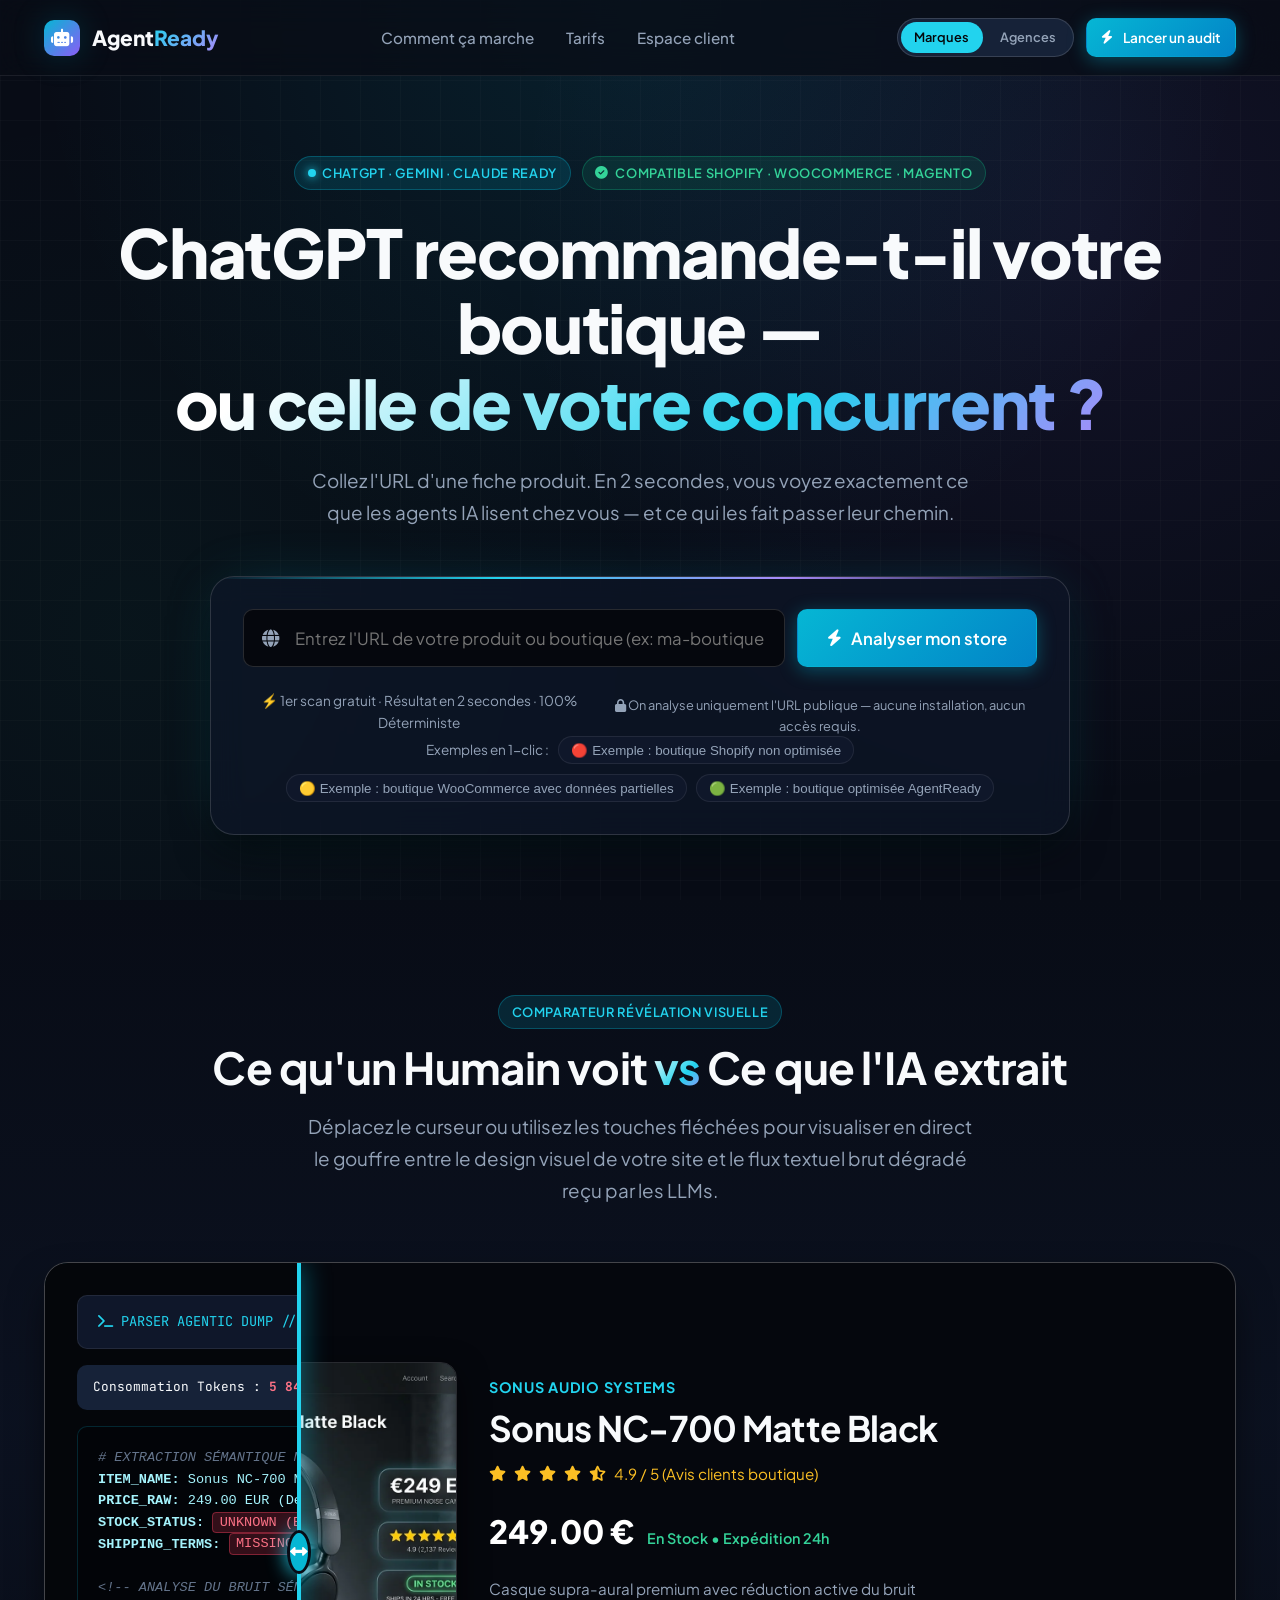
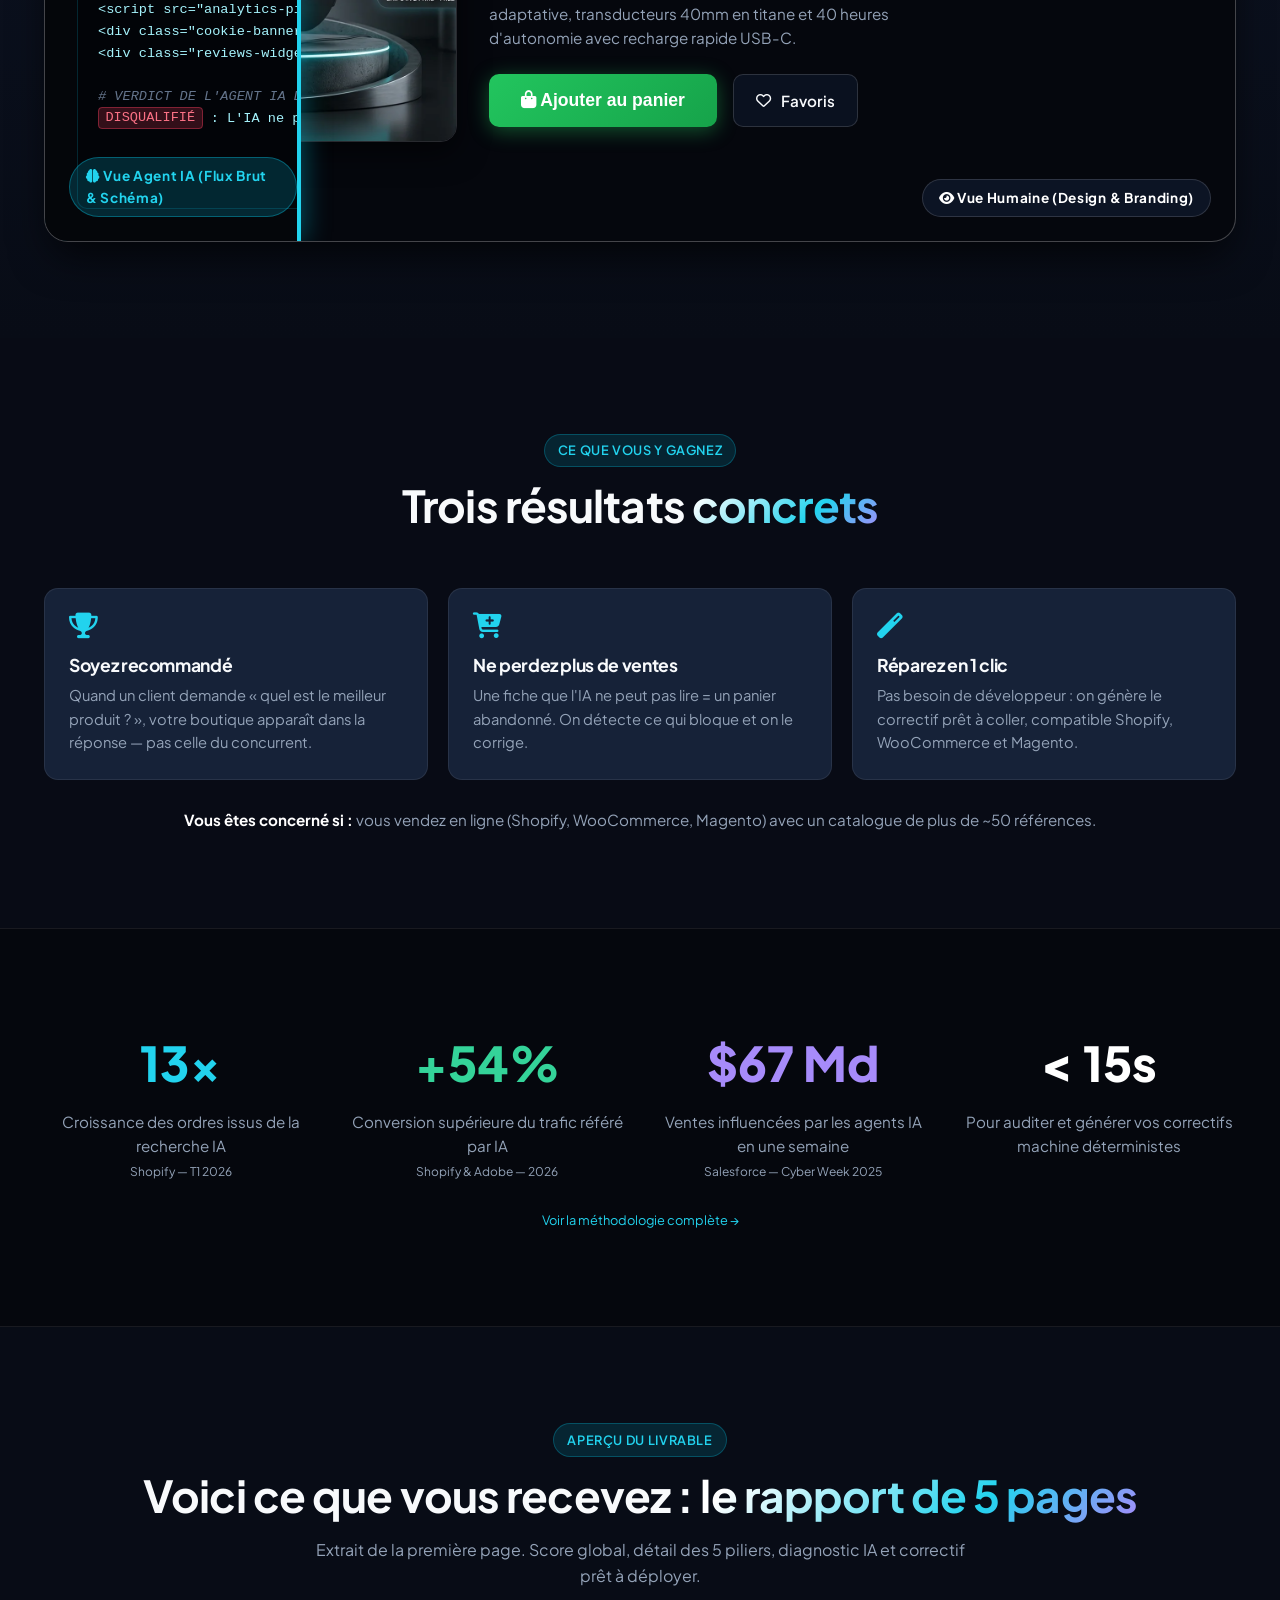
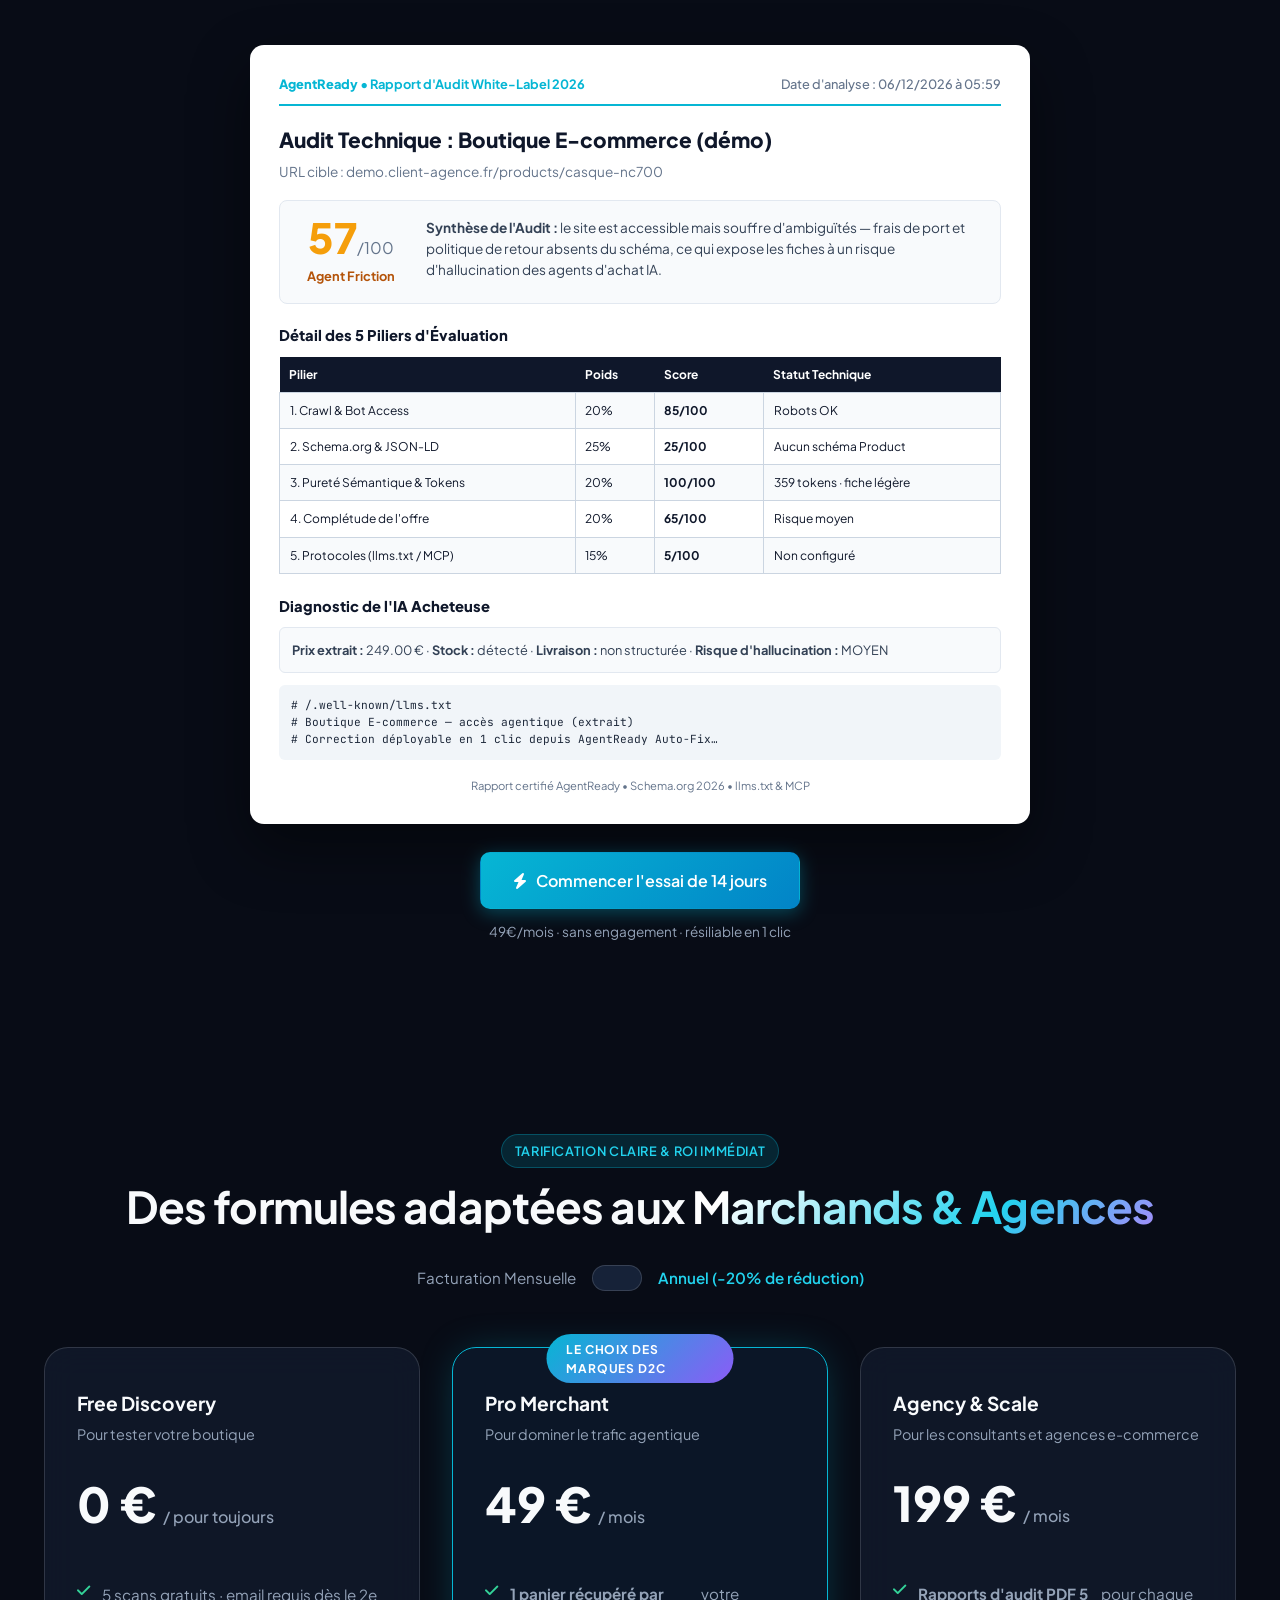
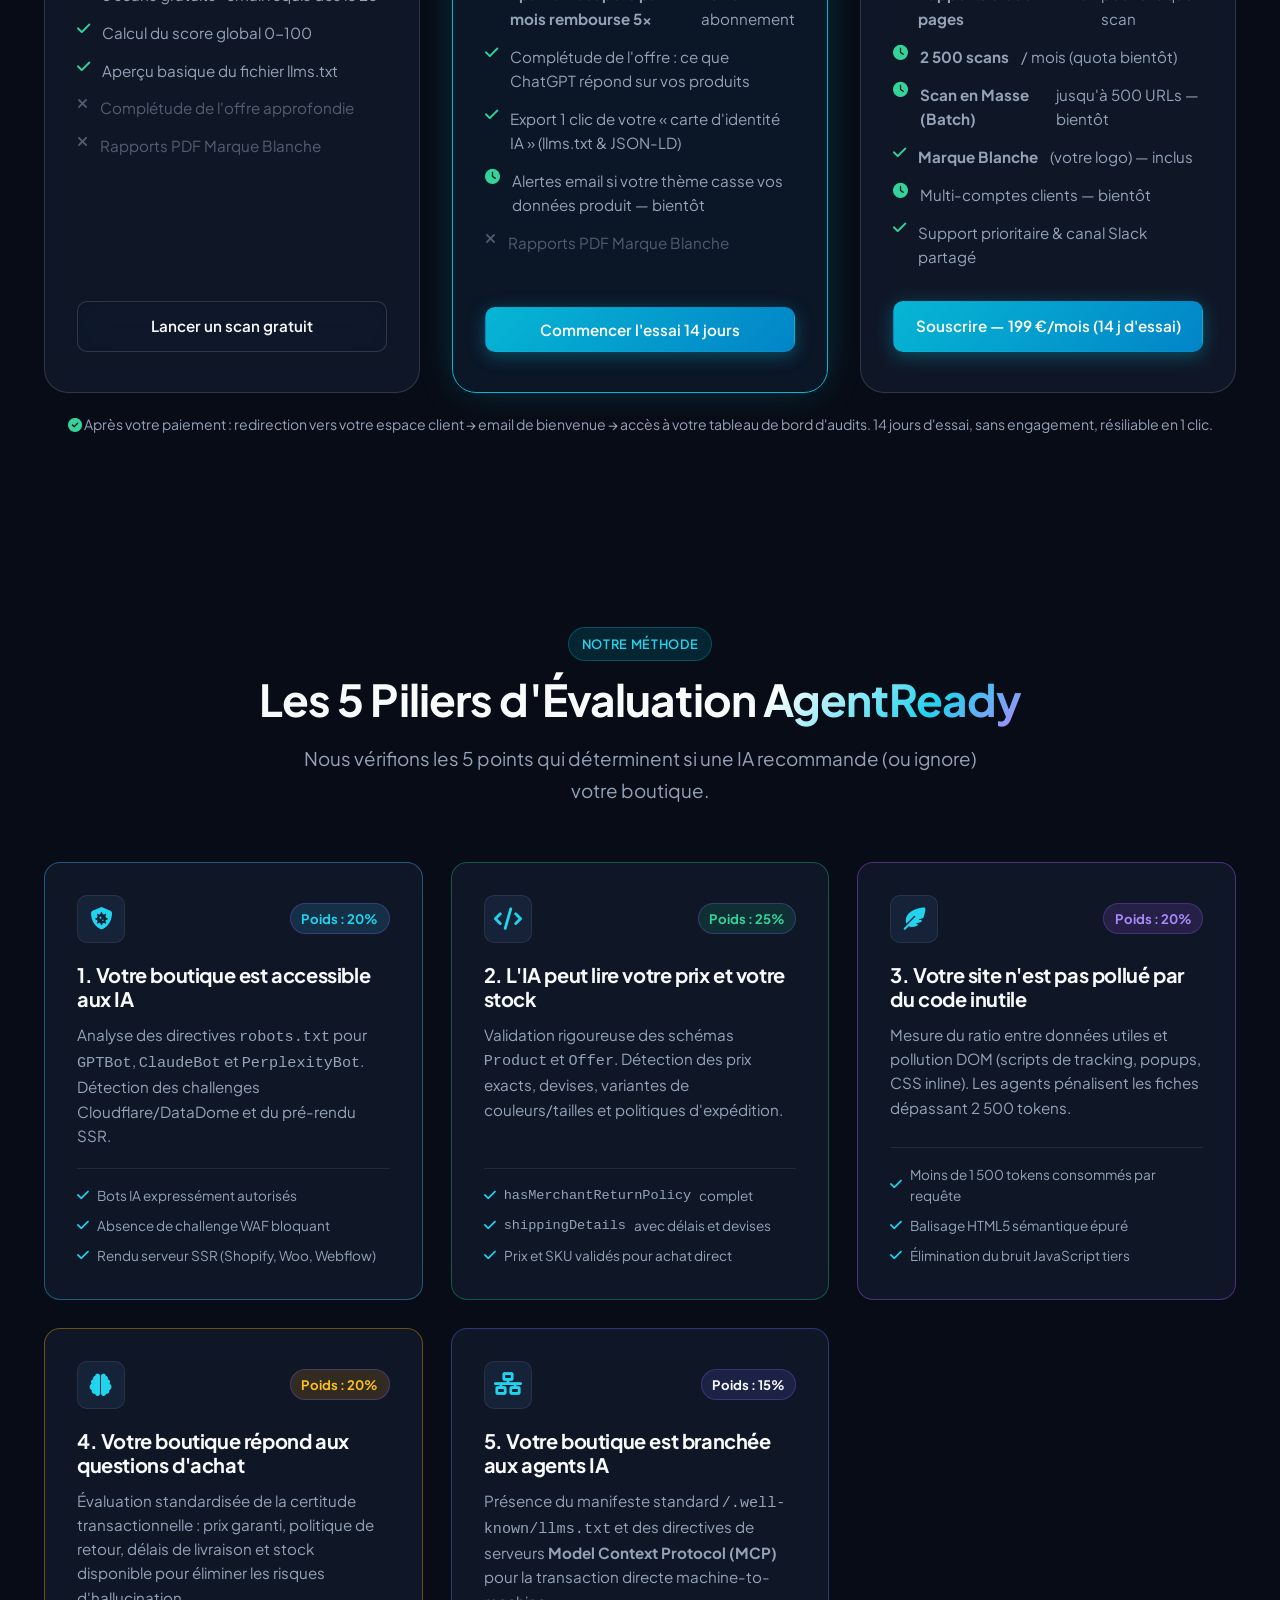
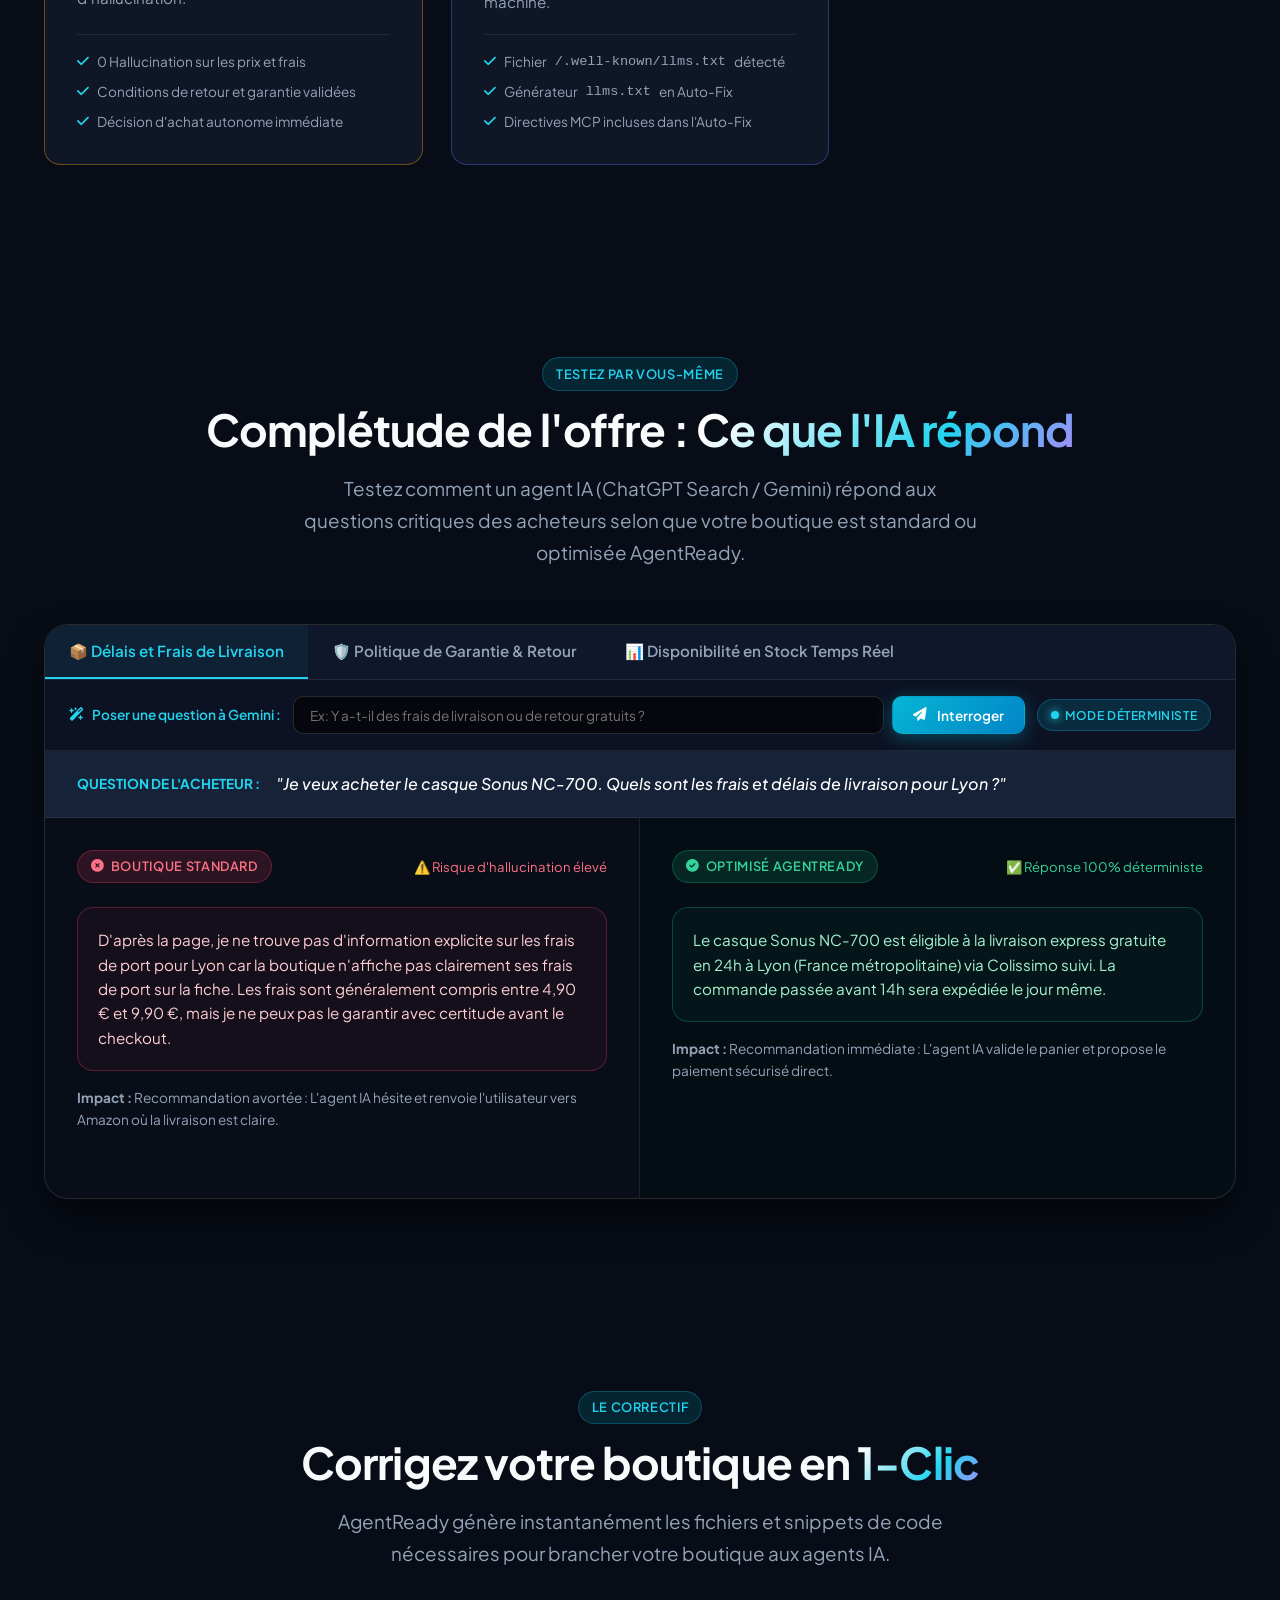
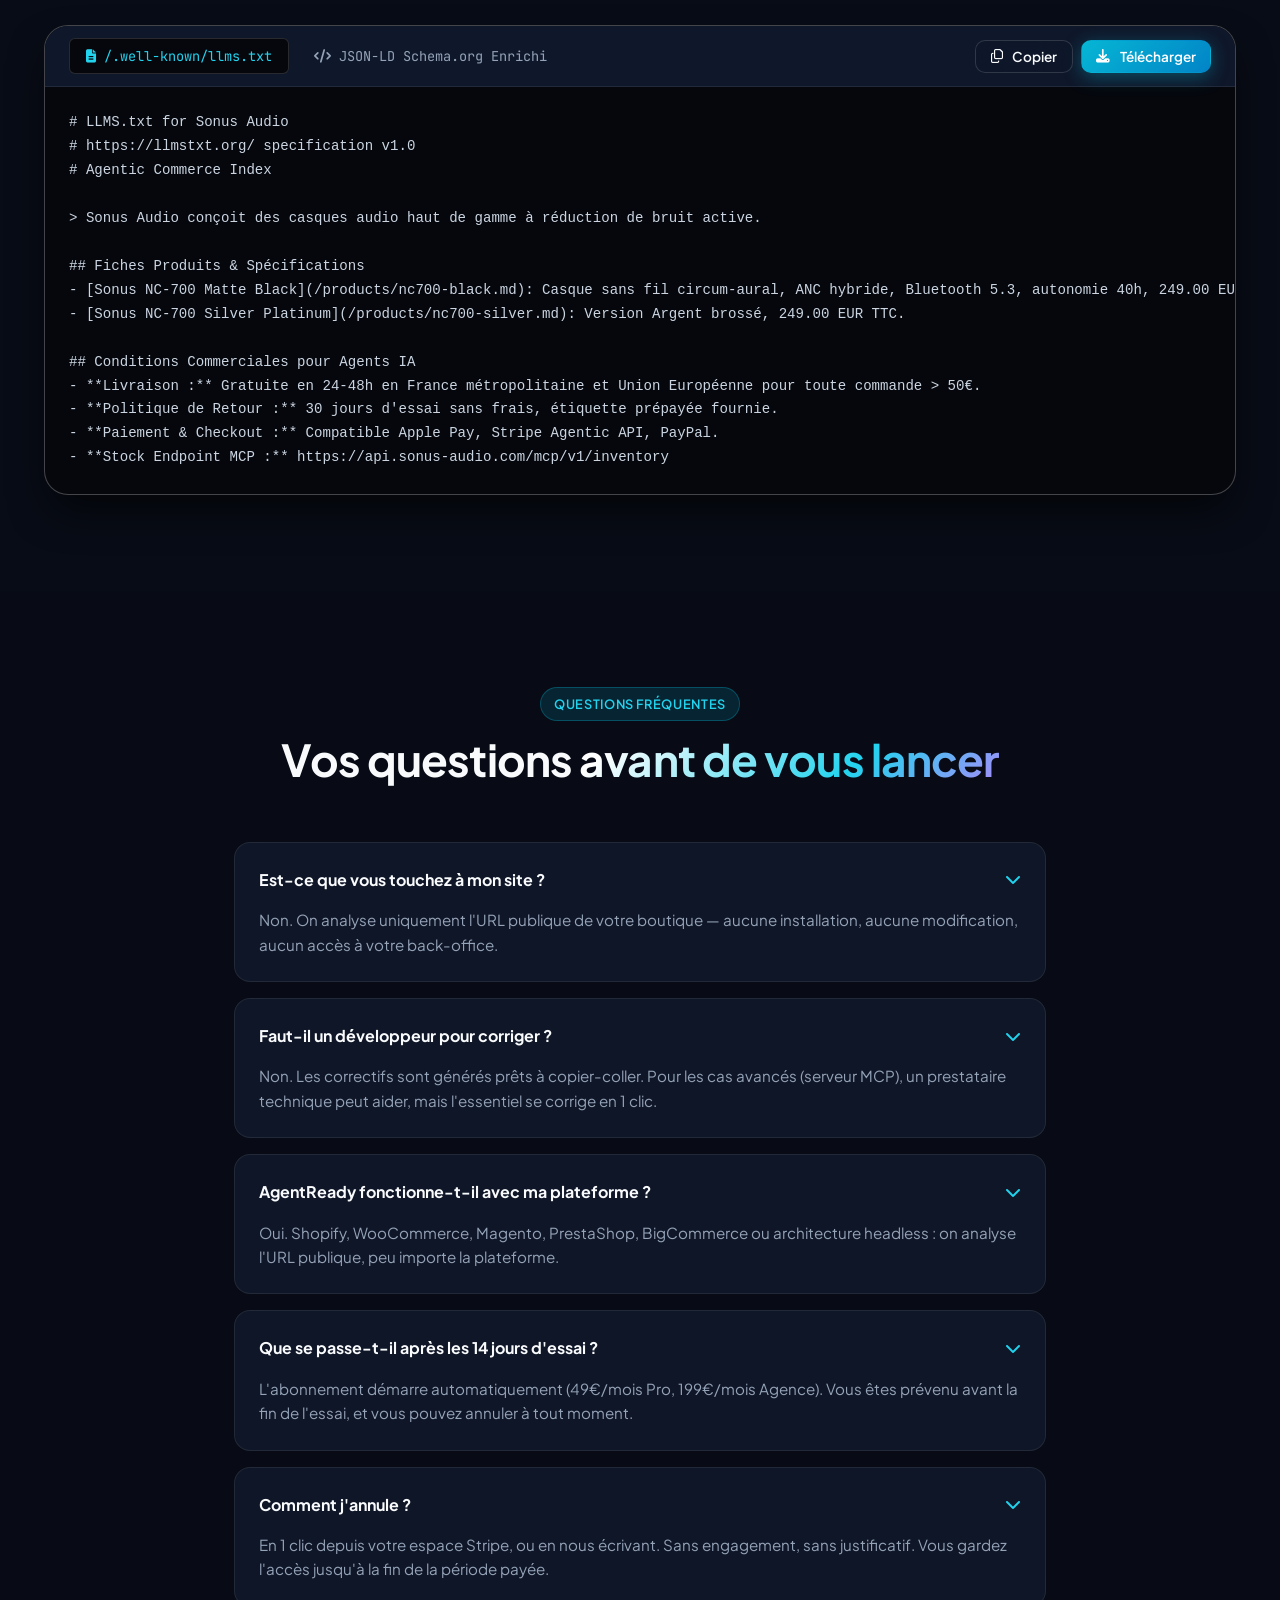
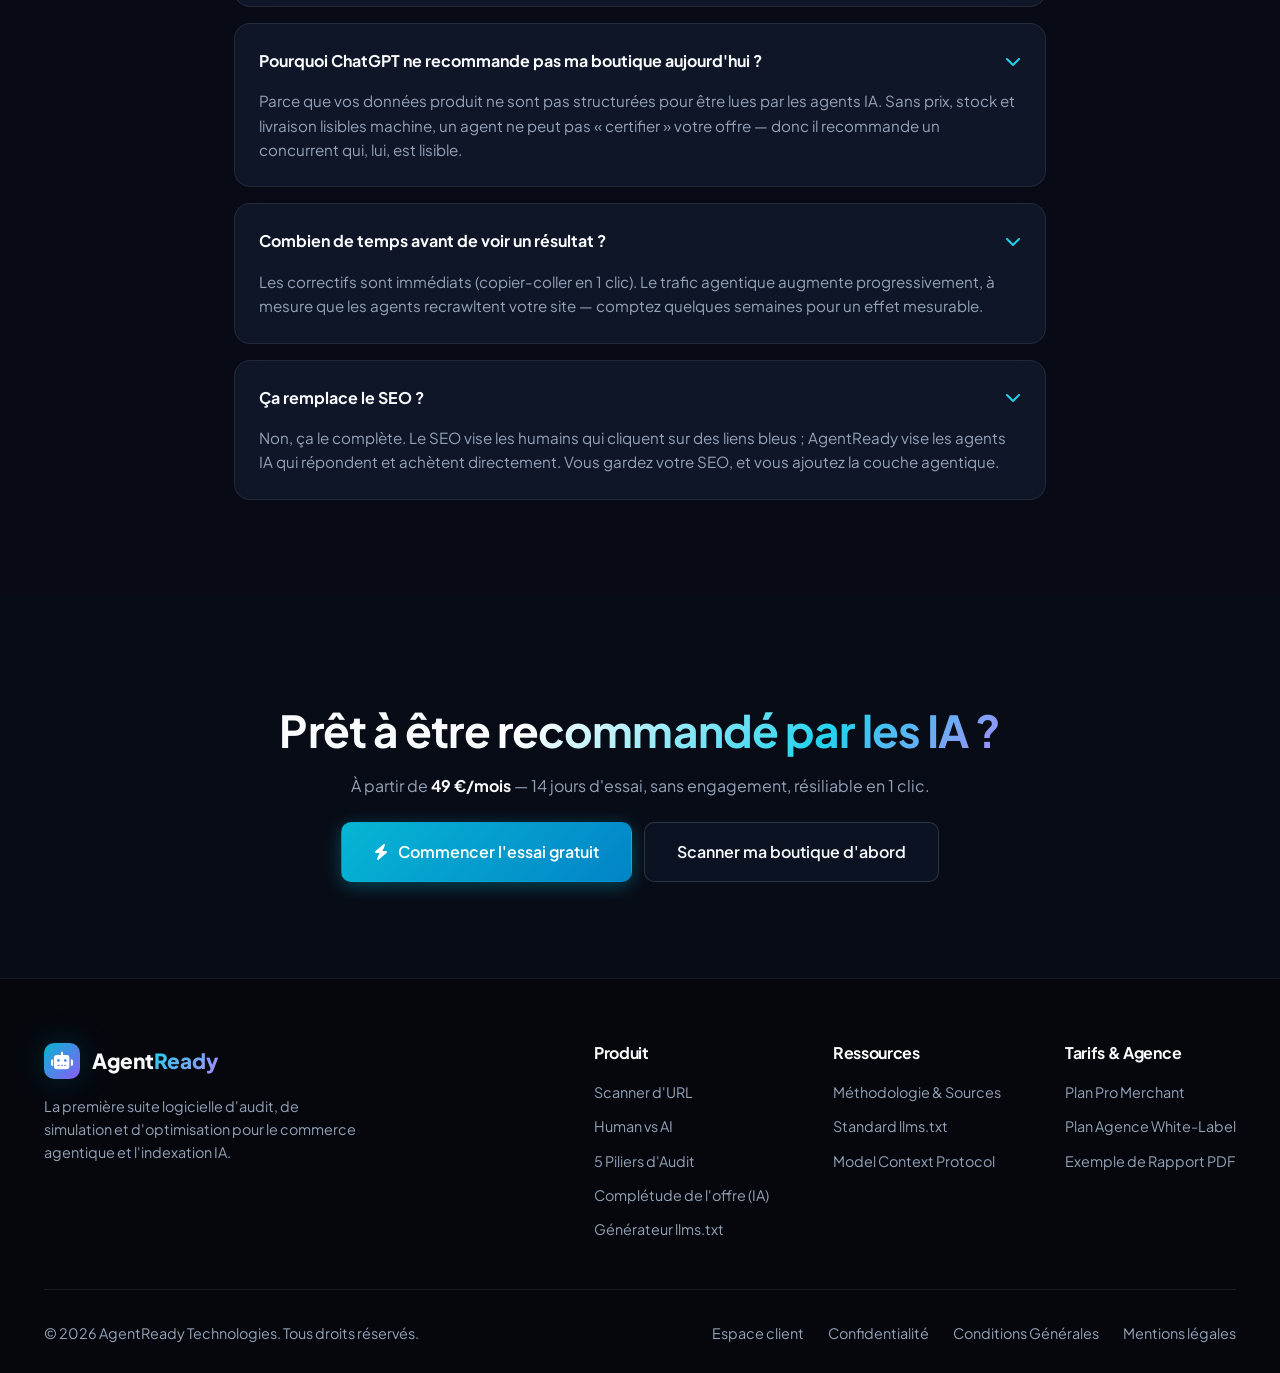
==== index.html @ 01f55ede "fix(honnêteté): désjargonise le fallback simulateur (JSON-LD/Schema.org) + retire la feature fantôme" ====
<!DOCTYPE html>
<html lang="fr">
<head>
  <meta charset="UTF-8">
  <link rel="icon" type="image/svg+xml" href="/favicon.ico">
  <meta name="viewport" content="width=device-width, initial-scale=1.0">
  <title>AgentReady 🤖 | Audit & Optimisation de Visibilité E-Commerce pour IA</title>
  <meta name="description" content="ChatGPT recommande-t-il votre boutique ou celle de votre concurrent ? AgentReady audite la perception de votre boutique par ChatGPT, Gemini et Claude, et déploie les protocoles en 1 clic. 100% déterministe.">
  
  <!-- OpenGraph / Social -->
  <meta property="og:type" content="website">
  <meta property="og:title" content="AgentReady | Visibilité E-Commerce pour Acheteurs IA">
  <meta property="og:description" content="Auditez comment ChatGPT, Gemini et Claude voient votre boutique — et déployez les protocoles de visibilité agentique en 1 clic.">
  <meta property="og:image" content="https://aiready-production-a6c0.up.railway.app/assets/product_human_view.jpg">

  <!-- Preconnect & Fonts Performance -->
  <link rel="preconnect" href="https://fonts.googleapis.com">
  <link rel="preconnect" href="https://fonts.gstatic.com" crossorigin>
  <link rel="preconnect" href="https://cdnjs.cloudflare.com">
  <link rel="preload" as="style" href="https://fonts.googleapis.com/css2?family=JetBrains+Mono:wght@400;500;600&family=Plus+Jakarta+Sans:wght@400;500;600;700;800&display=swap">
  <link rel="stylesheet" href="https://fonts.googleapis.com/css2?family=JetBrains+Mono:wght@400;500;600&family=Plus+Jakarta+Sans:wght@400;500;600;700;800&display=swap">

  <!-- FontAwesome Icons -->
  <link rel="stylesheet" href="https://cdnjs.cloudflare.com/ajax/libs/font-awesome/6.5.1/css/all.min.css" crossorigin="anonymous">

  <!-- Stylesheets -->
  <link rel="stylesheet" href="css/design-system.css">
  <link rel="stylesheet" href="css/components.css">
  <link rel="stylesheet" href="css/animations.css">

  <!-- Analytics Plausible (mesure d'audience anonyme, sans cookie) — remplacez le domaine par le vôtre -->
  <script defer data-domain="agentready.io" src="https://plausible.io/js/script.js"></script>
</head>
<body>

  <!-- Grid Background Deco -->
  <div class="bg-grid-pattern" aria-hidden="true"></div>

  <!-- ======================================================================
       1. NAVIGATION BAR
       ====================================================================== -->
  <header class="navbar">
    <div class="container">
      <a href="#" class="nav-brand">
        <div class="brand-icon">
          <i class="fas fa-robot"></i>
        </div>
        <span>Agent<span class="gradient-text-glow">Ready</span></span>
      </a>

      <button type="button" class="nav-toggle" id="btn-nav-toggle" aria-expanded="false" aria-controls="main-nav-menu" aria-label="Ouvrir le menu de navigation">
        <i class="fas fa-bars"></i>
      </button>

      <nav>
        <ul class="nav-menu" id="main-nav-menu">
          <li><a href="#split-screen" class="nav-link">Comment ça marche</a></li>
          <li><a href="#pricing" class="nav-link">Tarifs</a></li>
          <li><a href="/espace-client" class="nav-link">Espace client</a></li>
        </ul>
      </nav>

      <div class="nav-cta-group" style="display: flex; gap: 0.75rem; align-items: center;">
        <div class="audience-switch" aria-label="Changer d'audience">
          <a href="/" class="active">Marques</a>
          <a href="/agences">Agences</a>
        </div>
        <a href="#scanner" class="btn btn-primary btn-sm" id="nav-cta-fix">
          <i class="fas fa-bolt"></i> Lancer un audit
        </a>
      </div>
    </div>
  </header>

  <!-- ======================================================================
       2. HERO SECTION & LIVE SCANNER LEAD MAGNET
       ====================================================================== -->
  <section class="section hero-section" id="scanner">
    <div class="container">
      
      <div class="hero-pill-wrapper animate-fade-in">
        <span class="badge badge-cyan">
          <span class="pulse-dot"></span> ChatGPT · Gemini · Claude Ready
        </span>
        <span class="badge" style="background: rgba(16, 185, 129, 0.12); color: var(--emerald-400); border: 1px solid rgba(16, 185, 129, 0.3); margin-left: 0.5rem;">
          <i class="fas fa-check-circle"></i> Compatible Shopify · WooCommerce · Magento
        </span>
      </div>

      <h1 class="hero-title animate-slide-up" id="hero-main-title">
        ChatGPT recommande-t-il votre boutique — <br>
        <span class="gradient-text">ou celle de votre concurrent ?</span>
      </h1>

      <p class="lead animate-fade-in" id="hero-main-lead">
        Collez l'URL d'une fiche produit. En 2 secondes, vous voyez exactement ce que les agents IA lisent chez vous — et ce qui les fait passer leur chemin.
      </p>

      <!-- Language Toggle / Archive FR -->
      <div style="margin-bottom: 1.5rem; display: none; justify-content: center; gap: 0.5rem; font-size: 0.8rem;">
        <button type="button" class="lang-toggle-btn active" id="lang-btn-fr" style="background: none; border: 1px solid var(--border-medium); color: #fff; padding: 0.2rem 0.6rem; border-radius: 4px; cursor: pointer;">
          🇫🇷 Français
        </button>
        <button type="button" class="lang-toggle-btn" id="lang-btn-en" style="background: none; border: 1px solid var(--border-subtle); color: var(--text-muted); padding: 0.2rem 0.6rem; border-radius: 4px; cursor: pointer;">
          🇺🇸 English
        </button>
      </div>

      <!-- The Scanner Box -->
      <div class="scanner-card">
        <form id="scanner-form" class="scanner-form">
          <div class="scanner-input-wrapper">
            <i class="fas fa-globe scanner-input-icon"></i>
            <input 
              type="text" 
              id="scanner-url-input" 
              class="scanner-input" 
              placeholder="Entrez l'URL de votre produit ou boutique (ex: ma-boutique.fr/products/veste)"
              autocomplete="off"
            >
          </div>
          <button type="submit" class="btn btn-primary scanner-btn" id="btn-run-scan">
            <i class="fas fa-bolt"></i> Analyser mon store
          </button>
        </form>

        <div class="scanner-subtext">
          <span id="scanner-subtext-label">⚡ 1er scan gratuit · Résultat en 2 secondes · 100% Déterministe</span>
          <div style="font-size: 0.8rem; color: var(--text-muted); margin-top: 0.5rem;"><i class="fas fa-lock"></i> On analyse uniquement l'URL publique — aucune installation, aucun accès requis.</div>
        </div>

        <!-- Preset Chips -->
        <div class="preset-chips">
          <span>Exemples en 1-clic :</span>
          <button type="button" class="preset-chip" data-preset="blind" title="Simulation déterministe d'une boutique bloquée">
            🔴 Exemple : boutique Shopify non optimisée
          </button>
          <button type="button" class="preset-chip" data-preset="friction" title="Simulation déterministe avec données partielles">
            🟡 Exemple : boutique WooCommerce avec données partielles
          </button>
          <button type="button" class="preset-chip" data-preset="ready" title="Simulation déterministe optimisée Agent Ready">
            🟢 Exemple : boutique optimisée AgentReady
          </button>
        </div>

        <!-- Scan Progress Animation Box -->
        <div id="scan-progress-box" class="scan-progress-box">
          <div class="scan-progress-header">
            <span id="scan-progress-text">Analyse déterministe en cours...</span>
            <span class="radar-indicator"><i class="fas fa-circle-notch fa-spin"></i> Inspection temps réel</span>
          </div>
          <div class="scan-progress-bar-bg">
            <div id="scan-progress-fill" class="scan-progress-bar-fill"></div>
          </div>
          <ul class="scan-steps-list">
            <li class="scan-step-item" id="step-0"><i class="fas fa-circle-notch fa-spin"></i> 1. Robots.txt & WAF</li>
            <li class="scan-step-item" id="step-1"><i class="fas fa-circle-notch fa-spin"></i> 2. JSON-LD Schema.org</li>
            <li class="scan-step-item" id="step-2"><i class="fas fa-circle-notch fa-spin"></i> 3. Pureté & Tokens</li>
            <li class="scan-step-item" id="step-3"><i class="fas fa-clock"></i> 4. Complétude de l'offre</li>
            <li class="scan-step-item" id="step-4"><i class="fas fa-clock"></i> 5. Protocoles (llms.txt &amp; MCP)</li>
          </ul>
        </div>

        <!-- Scan Error / Backend explicit refusal Banner (TACHE-03 UX) -->
        <div id="scan-error-box" class="scan-error-box" style="display: none;">
          <div class="scan-error-head" id="scan-error-head">
            <i class="fas fa-exclamation-triangle"></i>
            <span id="scan-error-title">Scan non effectué</span>
          </div>
          <p id="scan-error-message" class="scan-error-message"></p>
          <div class="scan-error-actions">
            <button type="button" class="btn btn-primary btn-sm" id="btn-retry-scan-error">
              <i class="fas fa-redo"></i> Réessayer ce scan
            </button>
            <a id="scan-error-contact" class="btn btn-secondary btn-sm" href="mailto:contact@agentready.io?subject=Assistance%20Audit%20AgentReady">
              <i class="fas fa-envelope"></i> Contacter un conseiller
            </a>
          </div>
        </div>

        <!-- WAF / CSR Warning & Explanatory Banner -->
        <div id="waf-blocked-card" class="waf-blocked-card" style="display: none; margin-bottom: 1.5rem;">
          <div style="font-size: 1.1rem; font-weight: 800; color: #f87171; margin-bottom: 0.4rem; display: flex; align-items: center; gap: 0.5rem;">
            <i class="fas fa-exclamation-triangle" id="waf-banner-icon"></i> <span id="waf-banner-title">Alerte Architecture IA : Rendu CSR ou Pare-feu détecté</span>
          </div>
          <p style="color: var(--text-secondary); font-size: 0.9rem; margin-bottom: 0.5rem; line-height: 1.5;">
            Origine : <strong id="waf-blocker-name" style="color: #fff;">Cloudflare WAF / Anti-bot</strong>.
            <span id="waf-banner-message">Le contenu HTML initial ne contient pas de données produit textuelles directes.</span>
          </p>
          <div id="waf-banner-impact" style="font-size: 0.85rem; color: #fca5a5; margin-bottom: 0.5rem; line-height: 1.4;">
            <strong>Impact IA :</strong> Les robots d'achat IA (GPTBot, ClaudeBot, Perplexity) consomment le code brut sans moteur JavaScript lourd : vos fiches risquent d'être ignorées.
          </div>
          <div id="waf-banner-advice" style="font-size: 0.85rem; color: var(--cyan-400); margin-bottom: 1.25rem; line-height: 1.4;">
            <strong>Conseil :</strong> Activez le Server-Side Rendering (SSR) ou autorisez <code>AgentReadyBot</code> dans votre pare-feu.
          </div>
          <div style="display: flex; gap: 0.75rem; flex-wrap: wrap; align-items: center;">
            <button type="button" class="btn btn-secondary btn-sm" id="btn-retry-waf-scan">
              <i class="fas fa-redo"></i> Relancer le scan
            </button>
            <span style="font-size: 0.8rem; color: var(--text-muted);">
              <i class="fas fa-arrow-down"></i> Diagnostic détaillé des fichiers d'accès (robots.txt, llms.txt) disponible ci-dessous
            </span>
          </div>
        </div>

        <!-- Interactive Audit Results Card (Inverted Commando Layout) -->
        <div id="audit-results-card" class="audit-results-card">
          
          <!-- Top Info Bar -->
          <div class="audit-header-flex" style="margin-bottom: 1.25rem;">
            <div style="display: flex; gap: 1.25rem; align-items: center; flex-wrap: wrap;">
              <div id="audit-product-img-wrapper" style="width: 72px; height: 72px; border-radius: var(--radius-md); overflow: hidden; border: 1px solid var(--border-medium); background: var(--bg-surface-elevated); flex-shrink: 0; display: none; box-shadow: var(--shadow-sm);">
                <img id="audit-product-thumb" src="" alt="Photo de l'article scanné" style="width: 100%; height: 100%; object-fit: cover;" referrerpolicy="no-referrer" loading="lazy">
              </div>
              <div class="store-info">
                <div style="display: flex; gap: 0.6rem; align-items: center; margin-bottom: 0.25rem;">
                  <span id="audit-status-badge" class="badge badge-blind">
                    <span class="pulse-dot"></span> Agent Blind
                  </span>
                  <span class="badge" style="background: rgba(56, 189, 248, 0.1); color: var(--cyan-400); border: 1px solid rgba(56, 189, 248, 0.2); font-size: 0.75rem;">
                    <i class="fas fa-shield-alt"></i> 100% Déterministe
                  </span>
                </div>
                <h3 id="audit-domain-title" style="font-size: 1.25rem; margin-bottom: 0.2rem;">MyStore Fashion (Shopify Standard)</h3>
                <div id="audit-domain-url" class="store-url-badge">mystore-vintage.com/products/noise-canceling-nc700</div>
                <p id="audit-summary-text" style="color: var(--text-secondary); font-size: 0.88rem; margin-top: 0.5rem; line-height: 1.5;"></p>
              </div>
            </div>

            <!-- Score en retrait (Confirmation, pas star) -->
            <div style="display: flex; align-items: center; gap: 1rem;">
              <div style="text-align: right;">
                <div style="font-size: 0.75rem; text-transform: uppercase; color: var(--text-muted); font-weight: 700;">Score Agentique</div>
                <div style="font-size: 3.2rem; font-weight: 800; color: #fff; line-height: 1;" id="header-score-number">--<span style="font-size: 1rem; color: var(--text-muted);">/100</span></div>
                <div style="font-size: 0.7rem; color: var(--text-muted); margin-top: 0.2rem;">0-40 invisible · 40-60 partiel · 60+ recommandé</div>
              </div>
              <div class="gauge-svg-container" style="width: 64px; height: 64px;">
                <svg width="64" height="64" viewBox="0 0 96 96">
                  <circle class="gauge-circle-bg" cx="48" cy="48" r="40"></circle>
                  <circle id="gauge-circle-fill" class="gauge-circle-fill" cx="48" cy="48" r="40"></circle>
                </svg>
                <div class="gauge-score-text" style="font-size: 0.9rem;">
                  <span id="gauge-score-val">0</span>
                </div>
              </div>
            </div>
          </div>

          <!-- 1. WHAT'S BROKEN (LE CHOC VISUEL EN PREMIER) -->
          <div class="whats-broken-container" id="whats-broken-box">
            <div class="whats-broken-header">
              <div style="display: flex; align-items: center; gap: 0.5rem;">
                <span class="badge badge-blind" style="font-size: 0.78rem;">
                  <i class="fas fa-exclamation-triangle"></i> What's Broken
                </span>
                <span class="whats-broken-subtitle">Failles critiques empêchant les agents IA de convertir</span>
              </div>
              <span id="broken-count-badge" style="font-size: 0.8rem; color: var(--rose-400); font-weight: 600;">3 failles détectées</span>
            </div>
            <div class="whats-broken-list" id="whats-broken-list">
              <!-- Injecté dynamiquement par JavaScript -->
            </div>
          </div>

          <!-- 2. ONE-CLICK AUTO-FIX EN VEDETTE (AVANT / APRÈS) -->
          <div class="inline-autofix-card" id="inline-autofix-box">
            <div class="autofix-header-bar">
              <div>
                <div style="display: flex; align-items: center; gap: 0.5rem;">
                  <span class="badge badge-ready" style="font-size: 0.78rem;">
                    <i class="fas fa-magic"></i> 1-Click Fix
                  </span>
                  <span style="font-size: 0.95rem; font-weight: 700; color: #fff;">Correctif Schema.org Déployable</span>
                </div>
                <div style="font-size: 0.8rem; color: var(--text-muted); margin-top: 0.2rem;">
                  Injectez ce bloc dans le header de votre fiche produit pour réparer votre visibilité IA.
                </div>
              </div>

              <div style="display: flex; align-items: center; gap: 0.75rem;">
                <div class="autofix-tab-pills">
                  <button type="button" class="autofix-tab-btn before-mode" id="btn-tab-before">
                    <i class="fas fa-times-circle" style="color: var(--rose-400);"></i> Avant (Détecté)
                  </button>
                  <button type="button" class="autofix-tab-btn active after-mode" id="btn-tab-after">
                    <i class="fas fa-check-circle" style="color: var(--emerald-400);"></i> Après (Réparé)
                  </button>
                </div>
                <button type="button" class="btn btn-primary btn-sm" id="btn-copy-inline-fix" style="background: var(--emerald-500); border-color: var(--emerald-500);">
                  <i class="far fa-copy"></i> Copier le code
                </button>
              </div>
            </div>

            <div class="autofix-code-preview">
              <pre><code id="inline-autofix-code">Chargement du correctif...</code></pre>
            </div>
          </div>

          <!-- CTA POST-SCAN : débloquer les correctifs -->
          <div style="margin: 1.5rem 0; padding: 1.25rem; background: rgba(6, 182, 212, 0.08); border: 1px solid rgba(6, 182, 212, 0.3); border-radius: 12px; display: flex; justify-content: space-between; align-items: center; flex-wrap: wrap; gap: 1rem;">
            <div>
              <div style="font-weight: 700; color: #fff;">Débloquez tous les correctifs</div>
              <div style="font-size: 0.85rem; color: var(--text-secondary);">1 correctif affiché · les autres sont réservés aux membres Pro</div>
            </div>
            <a href="#pricing" class="btn btn-primary" style="white-space: nowrap;">
              <i class="fas fa-bolt"></i> Essai 14 jours gratuit
            </a>
          </div>

          <!-- 3. PILIERS DE SCORING DÉTERMINISTES (5 Piliers PRD) -->
          <div style="margin-bottom: 1.5rem;">
            <div style="display: flex; justify-content: space-between; align-items: center; margin-bottom: 0.75rem; flex-wrap: wrap; gap: 0.5rem;">
              <span style="font-size: 0.85rem; font-weight: 700; text-transform: uppercase; color: var(--text-muted); letter-spacing: 0.05em;">
                Détail des 5 Piliers d'Audit (Méthodologie PRD · 100% Déterministe)
              </span>
              <span style="font-size: 0.8rem; color: var(--cyan-400);">Pondération : Crawl 20% · Schema 25% · Tokens 20% · Complétude 20% · Protocoles 15%</span>
            </div>

            <div class="pillars-mini-grid" style="grid-template-columns: repeat(auto-fit, minmax(140px, 1fr));">
              <div class="pillar-mini-card">
                <div class="pillar-mini-title">1. Crawl (20%)</div>
                <div class="pillar-mini-score" id="pillar-score-crawl">--</div>
                <div style="font-size: 0.75rem; color: var(--text-muted); margin-top: 0.25rem;" id="pillar-status-crawl">--</div>
              </div>
              <div class="pillar-mini-card">
                <div class="pillar-mini-title">2. Schema (25%)</div>
                <div class="pillar-mini-score" id="pillar-score-schema">--</div>
                <div style="font-size: 0.75rem; color: var(--text-muted); margin-top: 0.25rem;" id="pillar-status-schema">--</div>
              </div>
              <div class="pillar-mini-card">
                <div class="pillar-mini-title">3. Tokens (20%)</div>
                <div class="pillar-mini-score" id="pillar-score-tokens">--</div>
                <div style="font-size: 0.75rem; color: var(--text-muted); margin-top: 0.25rem;" id="pillar-status-tokens">--</div>
              </div>
              <div class="pillar-mini-card">
                <div class="pillar-mini-title" style="display: flex; justify-content: space-between; align-items: center;">
                  <span>4. Simulator (20%)</span>
                  <span id="pillar-gemini-badge" style="font-size: 0.68rem; font-weight: 600; color: var(--cyan-400);"><i class="fas fa-microchip"></i> IA Déterministe</span>
                </div>
                <div class="pillar-mini-score" id="pillar-score-sim">--</div>
                <div style="font-size: 0.75rem; color: var(--text-muted); margin-top: 0.25rem;" id="pillar-status-sim">--</div>
              </div>
              <div class="pillar-mini-card">
                <div class="pillar-mini-title">5. Protocoles (15%)</div>
                <div class="pillar-mini-score" id="pillar-score-proto">--</div>
                <div style="font-size: 0.75rem; color: var(--text-muted); margin-top: 0.25rem;" id="pillar-status-proto">--</div>
              </div>
            </div>
          </div>

          <!-- Actions footer -->
          <div class="audit-actions" style="margin-top: 1.5rem; padding-top: 1.25rem; border-top: 1px solid var(--border-subtle); display: flex; justify-content: space-between; align-items: center; flex-wrap: wrap; gap: 1rem;">
            <div style="display: flex; gap: 0.75rem; flex-wrap: wrap;">
              <button type="button" class="btn btn-primary trigger-pdf-modal">
                <i class="fas fa-file-pdf"></i> Rapport complet PDF (Rapport Agence)
              </button>
              <button type="button" class="btn btn-secondary" id="btn-share-audit" title="Partager le lien direct vers cet audit">
                <i class="fas fa-share-nodes"></i> Partager l'audit
              </button>
              <a href="#autofix" class="btn btn-secondary">
                <i class="fas fa-file-code"></i> Fichiers llms.txt & MCP
              </a>
            </div>
            <div style="font-size: 0.8rem; color: var(--text-muted);">
              <i class="fas fa-check-circle" style="color: var(--emerald-400);"></i> Déployable sur Shopify, WooCommerce, Magento & Webflow
            </div>
          </div>

        </div>

      </div>

    </div>
  </section>

  <!-- ======================================================================
       3. SPLIT-SCREEN COMPARATOR : HUMAN VIEW vs AI AGENT VIEW
       ====================================================================== -->
  <section class="section comparator-section" id="split-screen">
    <div class="container">
      
      <div class="section-header">
        <span class="badge badge-cyan">Comparateur Révélation Visuelle</span>
        <h2 class="section-title">Ce qu'un Humain voit <span class="gradient-text">vs</span> Ce que l'IA extrait</h2>
        <p class="lead">
          Déplacez le curseur ou utilisez les touches fléchées pour visualiser en direct le gouffre entre le design visuel de votre site et le flux textuel brut dégradé reçu par les LLMs.
        </p>
      </div>

      <!-- Mobile Quick View Toggle -->
      <div class="split-mobile-toggle" id="split-mobile-toggle" aria-label="Choisir la vue du comparateur">
        <button type="button" class="btn btn-secondary btn-sm" id="btn-split-show-human">
          <i class="fas fa-eye"></i> Vue Humain
        </button>
        <button type="button" class="btn btn-secondary btn-sm" id="btn-split-show-center">
          <i class="fas fa-columns"></i> 50 / 50
        </button>
        <button type="button" class="btn btn-secondary btn-sm" id="btn-split-show-ai">
          <i class="fas fa-brain"></i> Vue Agent IA
        </button>
      </div>

      <div class="split-viewer-container" id="split-viewer-box">
        
        <!-- HUMAN VIEW (Left/Underneath) -->
        <div class="viewer-side viewer-human">
          <div class="viewer-content-human">
            <div class="human-store-mockup">
              <img id="human-product-img" src="assets/product_human_view.webp" width="1200" height="896" alt="Photo de l'article analysé - Vue Humaine" class="human-product-img" loading="lazy" decoding="async" referrerpolicy="no-referrer">
              <div class="human-product-details">
                <div class="human-brand" id="human-product-brand">Sonus Audio Systems</div>
                <h3 class="human-title" id="human-product-title">Sonus NC-700 Matte Black</h3>
                <div class="human-reviews">
                  <i class="fas fa-star"></i><i class="fas fa-star"></i><i class="fas fa-star"></i><i class="fas fa-star"></i><i class="fas fa-star-half-alt"></i>
                  <span>4.9 / 5 (Avis clients boutique)</span>
                </div>
                <div class="human-price" id="human-product-price">
                  249.00 € <span style="font-size: 0.9rem; color: var(--emerald-400); font-weight: 600;">En Stock • Expédition 24h</span>
                </div>
                <p id="human-product-desc" style="color: var(--text-secondary); margin-bottom: 1.5rem; max-width: 480px; font-size: 0.95rem;">
                  Casque supra-aural premium avec réduction active du bruit adaptative, transducteurs 40mm en titane et 40 heures d'autonomie avec recharge rapide USB-C.
                </p>
                <div style="display: flex; gap: 1rem;">
                  <button class="human-btn-buy"><i class="fas fa-shopping-bag"></i> Ajouter au panier</button>
                  <button class="btn btn-secondary"><i class="far fa-heart"></i> Favoris</button>
                </div>
              </div>
            </div>
          </div>
          <span class="viewer-label viewer-label-human">
            <i class="fas fa-eye"></i> Vue Humaine (Design & Branding)
          </span>
        </div>

        <!-- AI AGENT VIEW (Right Overlay) -->
        <div class="viewer-side viewer-ai" id="viewer-ai-side">
          <div class="viewer-content-ai">
            <div class="ai-store-mockup">
              
              <div class="ai-terminal-header">
                <span><i class="fas fa-terminal"></i> PARSER AGENTIC DUMP // GPTBot-v4.2</span>
                <span id="ai-inspect-bot" class="ai-tag-missing">GPTBot: BLOCKED (WAF Challenge)</span>
              </div>

              <div class="ai-metric-bar">
                <div>Consommation Tokens : <strong id="ai-inspect-tokens" style="color: var(--rose-400);">5 840 tokens</strong></div>
                <div>Pureté DOM : <strong id="ai-inspect-purity" style="color: var(--amber-400);">12.4% utile</strong></div>
                <div>Risque d'hallucination : <strong id="ai-inspect-risk" style="color: var(--rose-400);">ÉLEVÉ</strong></div>
              </div>

              <div class="ai-raw-stream">
<pre><code><span class="hl-comment"># EXTRACTION SÉMANTIQUE MACHINE-READABLE</span>
<strong>ITEM_NAME:</strong> <span id="ai-inspect-name">Sonus NC-700 Matte Black</span>
<strong>PRICE_RAW:</strong> <span id="ai-inspect-price">249.00 EUR (Devise non explicite dans JSON-LD)</span>
<strong>STOCK_STATUS:</strong> <span id="ai-inspect-stock" class="ai-tag-missing">UNKNOWN (Bouton JS non exécuté)</span>
<strong>SHIPPING_TERMS:</strong> <span id="ai-inspect-shipping" class="ai-tag-missing">MISSING (hasMerchantReturnPolicy absent)</span>

<span class="hl-comment">&lt;!-- ANALYSE DU BRUIT SÉMANTIQUE (Scripts, trackers et bannières) --&gt;</span>
&lt;script src="analytics-pixel.js"&gt;...&lt;/script&gt;
&lt;div class="cookie-banner modal-popup"&gt;Acceptez-vous les cookies tiers ?&lt;/div&gt;
&lt;div class="reviews-widget iframe"&gt;Avis masqués dans un iframe externe non indexable&lt;/div&gt;

<span class="hl-comment"># VERDICT DE L'AGENT IA D'ACHAT</span>
<span id="ai-inspect-verdict"><span class="ai-tag-missing">DISQUALIFIÉ</span> : L'IA ne peut pas confirmer la disponibilité ni la garantie en 24h.</span></code></pre>
              </div>

            </div>
          </div>
          <span class="viewer-label viewer-label-ai">
            <i class="fas fa-brain"></i> Vue Agent IA (Flux Brut & Schéma)
          </span>
        </div>

        <!-- Slider Handle with accessible ARIA slider role -->
        <div class="split-slider-handle" id="split-handle"
             role="slider"
             tabindex="0"
             aria-label="Curseur de comparaison vue humaine versus vue agent IA"
             aria-valuemin="0"
             aria-valuemax="100"
             aria-valuenow="50">
          <div class="handle-button">
            <i class="fas fa-arrows-alt-h"></i>
          </div>
        </div>

      </div>

    </div>
  </section>

  <!-- ======================================================================
       3bis. LES 3 RÉSULTATS CONCRETS
       ====================================================================== -->
  <section class="section" style="background: rgba(8, 12, 22, 0.4);">
    <div class="container">
      <div class="section-header">
        <span class="badge badge-cyan">Ce que vous y gagnez</span>
        <h2 class="section-title">Trois résultats <span class="gradient-text">concrets</span></h2>
      </div>
      <div class="steps-grid">
        <div class="step-card">
          <i class="fas fa-trophy" style="font-size: 1.6rem; color: var(--cyan-400); margin-bottom: 1rem;"></i>
          <h3 style="font-size: 1.1rem; margin-bottom: 0.5rem;">Soyez recommandé</h3>
          <p style="color: var(--text-secondary); font-size: 0.92rem; line-height: 1.6;">Quand un client demande « quel est le meilleur produit ? », votre boutique apparaît dans la réponse — pas celle du concurrent.</p>
        </div>
        <div class="step-card">
          <i class="fas fa-cart-plus" style="font-size: 1.6rem; color: var(--cyan-400); margin-bottom: 1rem;"></i>
          <h3 style="font-size: 1.1rem; margin-bottom: 0.5rem;">Ne perdez plus de ventes</h3>
          <p style="color: var(--text-secondary); font-size: 0.92rem; line-height: 1.6;">Une fiche que l'IA ne peut pas lire = un panier abandonné. On détecte ce qui bloque et on le corrige.</p>
        </div>
        <div class="step-card">
          <i class="fas fa-magic" style="font-size: 1.6rem; color: var(--cyan-400); margin-bottom: 1rem;"></i>
          <h3 style="font-size: 1.1rem; margin-bottom: 0.5rem;">Réparez en 1 clic</h3>
          <p style="color: var(--text-secondary); font-size: 0.92rem; line-height: 1.6;">Pas besoin de développeur : on génère le correctif prêt à coller, compatible Shopify, WooCommerce et Magento.</p>
        </div>
      </div>

      <p style="text-align: center; margin-top: 1.75rem; color: var(--text-secondary); font-size: 0.95rem;">
        <strong style="color: #fff;">Vous êtes concerné si :</strong> vous vendez en ligne (Shopify, WooCommerce, Magento) avec un catalogue de plus de ~50 références.
      </p>
    </div>
  </section>

  <!-- ======================================================================
       7. MARKET URGENCY & STATS
       ====================================================================== -->
  <section class="section" style="border-top: 1px solid var(--border-subtle); border-bottom: 1px solid var(--border-subtle); background: var(--bg-darkest);">
    <div class="container">
      <div style="display: grid; grid-template-columns: repeat(auto-fit, minmax(240px, 1fr)); gap: 2rem; text-align: center;">
        <div>
          <div style="font-size: 3rem; font-weight: 800; color: var(--cyan-400); margin-bottom: 0.5rem;">13×</div>
          <div style="color: var(--text-secondary); font-size: 0.95rem;">Croissance des ordres issus de la recherche IA</div>
          <div style="color: var(--text-muted); font-size: 0.75rem; margin-top: 0.25rem;">Shopify — T1 2026</div>
        </div>
        <div>
          <div style="font-size: 3rem; font-weight: 800; color: var(--emerald-400); margin-bottom: 0.5rem;">+54%</div>
          <div style="color: var(--text-secondary); font-size: 0.95rem;">Conversion supérieure du trafic référé par IA</div>
          <div style="color: var(--text-muted); font-size: 0.75rem; margin-top: 0.25rem;">Shopify & Adobe — 2026</div>
        </div>
        <div>
          <div style="font-size: 3rem; font-weight: 800; color: var(--violet-400); margin-bottom: 0.5rem;">$67 Md</div>
          <div style="color: var(--text-secondary); font-size: 0.95rem;">Ventes influencées par les agents IA en une semaine</div>
          <div style="color: var(--text-muted); font-size: 0.75rem; margin-top: 0.25rem;">Salesforce — Cyber Week 2025</div>
        </div>
        <div>
          <div style="font-size: 3rem; font-weight: 800; color: #fff; margin-bottom: 0.5rem;">&lt; 15s</div>
          <div style="color: var(--text-secondary); font-size: 0.95rem;">Pour auditer et générer vos correctifs machine déterministes</div>
        </div>
      </div>
      <div style="text-align: center; margin-top: 1.75rem; font-size: 0.8rem; color: var(--text-muted);">
        <a href="/methodologie" style="color: var(--cyan-400); text-decoration: none;">Voir la méthodologie complète →</a>
      </div>
    </div>
  </section>

  <!-- ======================================================================
       APERÇU DU RAPPORT (livrable PDF)
       ====================================================================== -->
  <section class="section" id="apercu-rapport">
    <div class="container">
      <div class="section-header">
        <span class="badge badge-cyan">Aperçu du livrable</span>
        <h2 class="section-title">Voici ce que vous recevez : <span class="gradient-text">le rapport de 5 pages</span></h2>
        <p class="section-subtitle" style="color: var(--text-secondary); max-width: 680px; margin-left: auto; margin-right: auto;">
          Extrait de la première page. Score global, détail des 5 piliers, diagnostic IA et correctif prêt à déployer.
        </p>
      </div>

      <div class="report-preview">
        <div class="report-preview-head">
          <div><span style="font-weight: 800;">AgentReady</span> • Rapport d'Audit White-Label 2026</div>
          <div class="date">Date d'analyse : <span class='report-date-dynamic'>—</span></div>
        </div>
        <div class="report-preview-rule"></div>
        <div class="report-preview-title">Audit Technique : Boutique E-commerce (démo)</div>
        <div class="report-preview-url">URL cible : demo.client-agence.fr/products/casque-nc700</div>

        <div class="report-preview-summary">
          <div class="report-score">
            <span class="report-score-num">57</span><span class="den">/100</span>
            <div class="report-score-status">Agent Friction</div>
          </div>
          <div class="report-summary-text">
            <b>Synthèse de l'Audit :</b> le site est accessible mais souffre d'ambiguïtés — frais de port et politique de retour absents du schéma, ce qui expose les fiches à un risque d'hallucination des agents d'achat IA.
          </div>
        </div>

        <div class="report-pillars-title">Détail des 5 Piliers d'Évaluation</div>
        <table class="report-pillars">
          <tr><th>Pilier</th><th>Poids</th><th>Score</th><th>Statut Technique</th></tr>
          <tr><td>1. Crawl &amp; Bot Access</td><td>20%</td><td><b>85/100</b></td><td>Robots OK</td></tr>
          <tr><td>2. Schema.org &amp; JSON-LD</td><td>25%</td><td><b>25/100</b></td><td>Aucun schéma Product</td></tr>
          <tr><td>3. Pureté Sémantique &amp; Tokens</td><td>20%</td><td><b>100/100</b></td><td>359 tokens · fiche légère</td></tr>
          <tr><td>4. Complétude de l'offre</td><td>20%</td><td><b>65/100</b></td><td>Risque moyen</td></tr>
          <tr><td>5. Protocoles (llms.txt / MCP)</td><td>15%</td><td><b>5/100</b></td><td>Non configuré</td></tr>
        </table>

        <div class="report-diag-title">Diagnostic de l'IA Acheteuse</div>
        <div class="report-diag">
          <b>Prix extrait :</b> 249.00 € · <b>Stock :</b> détecté · <b>Livraison :</b> non structurée · <b>Risque d'hallucination :</b> MOYEN
        </div>

        <div class="report-llms"># /.well-known/llms.txt
# Boutique E-commerce — accès agentique (extrait)
# Correction déployable en 1 clic depuis AgentReady Auto-Fix…</div>

        <div class="report-preview-foot">Rapport certifié AgentReady • Schema.org 2026 • llms.txt &amp; MCP</div>
      </div>

      <div style="text-align: center; margin-top: 1.75rem;">
        <a href="#pricing" class="btn btn-primary btn-lg" style="font-size: 1rem; padding: 0.9rem 2rem;">
          <i class="fas fa-bolt"></i> Commencer l'essai de 14 jours
        </a>
        <p style="color: var(--text-muted); font-size: 0.85rem; margin-top: 0.75rem;">49€/mois · sans engagement · résiliable en 1 clic</p>
      </div>
    </div>
  </section>

  <!-- ======================================================================
       8. PRICING & PLANS
       ====================================================================== -->
  <section class="section" id="pricing">
    <div class="container">
      
      <div class="section-header">
        <span class="badge badge-cyan">Tarification Claire & ROI Immédiat</span>
        <h2 class="section-title">Des formules adaptées aux <span class="gradient-text">Marchands & Agences</span></h2>
        
        <!-- Billing Toggle -->
        <div style="display: flex; align-items: center; justify-content: center; gap: 1rem; margin-top: 2rem;">
          <span style="font-size: 0.95rem; color: var(--text-secondary);">Facturation Mensuelle</span>
          <label style="position: relative; display: inline-block; width: 50px; height: 26px;">
            <input type="checkbox" id="pricing-billing-toggle" style="opacity: 0; width: 0; height: 0;">
            <span style="position: absolute; cursor: pointer; inset: 0; background: var(--bg-surface-elevated); border: 1px solid var(--border-medium); border-radius: 34px; transition: 0.3s;"></span>
          </label>
          <span style="font-size: 0.95rem; color: var(--cyan-400); font-weight: 600;">Annuel (-20% de réduction)</span>
        </div>
      </div>

      <div class="pricing-grid">
        
        <!-- Free Tier -->
        <div class="pricing-card">
          <div style="font-size: 1.2rem; font-weight: 700; color: var(--text-primary);">Free Discovery</div>
          <div style="font-size: 0.9rem; color: var(--text-muted); margin-top: 0.25rem;">Pour tester votre boutique</div>
          
          <div class="pricing-price">
            0 € <span class="pricing-period">/ pour toujours</span>
          </div>

          <ul class="pricing-features">
            <li class="included"><i class="fas fa-check"></i> 5 scans gratuits · email requis dès le 2e</li>
            <li class="included"><i class="fas fa-check"></i> Calcul du score global 0-100</li>
            <li class="included"><i class="fas fa-check"></i> Aperçu basique du fichier llms.txt</li>
            <li class="excluded"><i class="fas fa-times"></i> Complétude de l'offre approfondie</li>
            <li class="excluded"><i class="fas fa-times"></i> Rapports PDF Marque Blanche</li>
          </ul>

          <a href="#scanner" class="btn btn-secondary" style="width: 100%;">Lancer un scan gratuit</a>
        </div>

        <!-- Pro Merchant (Featured) -->
        <div class="pricing-card featured">
          <div class="pricing-badge-popular">Le Choix des Marques D2C</div>
          
          <div style="font-size: 1.2rem; font-weight: 700; color: var(--text-primary);">Pro Merchant</div>
          <div style="font-size: 0.9rem; color: var(--text-muted); margin-top: 0.25rem;">Pour dominer le trafic agentique</div>
          
          <div class="pricing-price" id="price-pro">
            49 € <span class="pricing-period">/ mois</span>
          </div>

          <ul class="pricing-features">
            <li class="included"><i class="fas fa-check"></i> <strong>1 panier récupéré par mois rembourse 5×</strong> votre abonnement</li>
            <li class="included"><i class="fas fa-check"></i> Complétude de l'offre : ce que ChatGPT répond sur vos produits</li>
            <li class="included"><i class="fas fa-check"></i> Export 1 clic de votre « carte d'identité IA » (llms.txt & JSON-LD)</li>
            <li class="included"><i class="fas fa-clock"></i> Alertes email si votre thème casse vos données produit — bientôt</li>
            <li class="excluded"><i class="fas fa-times"></i> Rapports PDF Marque Blanche</li>
          </ul>

          <button class="btn btn-primary" id="btn-pro-cta" style="width: 100%;">Commencer l'essai 14 jours</button>
        </div>

        <!-- Agency / Scale -->
        <div class="pricing-card">
          <div style="font-size: 1.2rem; font-weight: 700; color: var(--text-primary);">Agency & Scale</div>
          <div style="font-size: 0.9rem; color: var(--text-muted); margin-top: 0.25rem;">Pour les consultants et agences e-commerce</div>
          
          <div class="pricing-price" id="price-agency">
            199 € <span class="pricing-period">/ mois</span>
          </div>

          <ul class="pricing-features">
            <li class="included"><i class="fas fa-check"></i> <strong>Rapports d'audit PDF 5 pages</strong> pour chaque scan</li>
            <li class="included"><i class="fas fa-clock"></i> <strong>2 500 scans</strong> / mois (quota bientôt)</li>
            <li class="included"><i class="fas fa-clock"></i> <strong>Scan en Masse (Batch)</strong> jusqu'à 500 URLs — bientôt</li>
            <li class="included"><i class="fas fa-check"></i> <strong>Marque Blanche</strong> (votre logo) — inclus</li>
            <li class="included"><i class="fas fa-clock"></i> Multi-comptes clients — bientôt</li>
            <li class="included"><i class="fas fa-check"></i> Support prioritaire & canal Slack partagé</li>
          </ul>

          <a href="https://buy.stripe.com/4gM8wQa0te9cdQQ3hpco004" target="_blank" rel="noopener" class="btn btn-primary" style="width: 100%;">Souscrire — 199 €/mois (14 j d'essai)</a>
        </div>

      </div>

      <div style="text-align: center; margin-top: 1.25rem; color: var(--text-muted); font-size: 0.88rem;">
        <i class="fas fa-check-circle" style="color: var(--emerald-400);"></i>
        Après votre paiement : redirection vers votre espace client → email de bienvenue → accès à votre tableau de bord d'audits. 14 jours d'essai, sans engagement, résiliable en 1 clic.
      </div>

    </div>
  </section>

  <!-- ======================================================================
       4. THE 5 PILLARS DEEP DIVE
       ====================================================================== -->
  <section class="section" id="pillars">
    <div class="container">
      
      <div class="section-header">
        <span class="badge badge-cyan">Notre méthode</span>
        <h2 class="section-title">Les 5 Piliers d'Évaluation <span class="gradient-text">AgentReady</span></h2>
        <p class="lead">
          Nous vérifions les 5 points qui déterminent si une IA recommande (ou ignore) votre boutique.
        </p>
      </div>

      <div class="pillars-grid">
        
        <!-- Pilier 1 (20%) -->
        <div class="pillar-card" style="border-color: rgba(56, 189, 248, 0.4);">
          <div class="pillar-card-top">
            <div class="pillar-icon-box"><i class="fas fa-shield-virus"></i></div>
            <span class="pillar-weight-badge" style="background: rgba(56, 189, 248, 0.15); color: var(--cyan-400);">Poids : 20%</span>
          </div>
          <h3 class="pillar-title">1. Votre boutique est accessible aux IA</h3>
          <p class="pillar-desc">
            Analyse des directives <code>robots.txt</code> pour <code>GPTBot</code>, <code>ClaudeBot</code> et <code>PerplexityBot</code>. Détection des challenges Cloudflare/DataDome et du pré-rendu SSR.
          </p>
          <ul class="pillar-checklist">
            <li><i class="fas fa-check"></i> Bots IA expressément autorisés</li>
            <li><i class="fas fa-check"></i> Absence de challenge WAF bloquant</li>
            <li><i class="fas fa-check"></i> Rendu serveur SSR (Shopify, Woo, Webflow)</li>
          </ul>
        </div>

        <!-- Pilier 2 (25%) -->
        <div class="pillar-card" style="border-color: rgba(16, 185, 129, 0.4);">
          <div class="pillar-card-top">
            <div class="pillar-icon-box"><i class="fas fa-code"></i></div>
            <span class="pillar-weight-badge" style="background: rgba(16, 185, 129, 0.15); color: var(--emerald-400);">Poids : 25%</span>
          </div>
          <h3 class="pillar-title">2. L'IA peut lire votre prix et votre stock</h3>
          <p class="pillar-desc">
            Validation rigoureuse des schémas <code>Product</code> et <code>Offer</code>. Détection des prix exacts, devises, variantes de couleurs/tailles et politiques d'expédition.
          </p>
          <ul class="pillar-checklist">
            <li><i class="fas fa-check"></i> <code>hasMerchantReturnPolicy</code> complet</li>
            <li><i class="fas fa-check"></i> <code>shippingDetails</code> avec délais et devises</li>
            <li><i class="fas fa-check"></i> Prix et SKU validés pour achat direct</li>
          </ul>
        </div>

        <!-- Pilier 3 (20%) -->
        <div class="pillar-card" style="border-color: rgba(168, 85, 247, 0.4);">
          <div class="pillar-card-top">
            <div class="pillar-icon-box"><i class="fas fa-feather-alt"></i></div>
            <span class="pillar-weight-badge" style="background: rgba(168, 85, 247, 0.15); color: var(--violet-400);">Poids : 20%</span>
          </div>
          <h3 class="pillar-title">3. Votre site n'est pas pollué par du code inutile</h3>
          <p class="pillar-desc">
            Mesure du ratio entre données utiles et pollution DOM (scripts de tracking, popups, CSS inline). Les agents pénalisent les fiches dépassant 2 500 tokens.
          </p>
          <ul class="pillar-checklist">
            <li><i class="fas fa-check"></i> Moins de 1 500 tokens consommés par requête</li>
            <li><i class="fas fa-check"></i> Balisage HTML5 sémantique épuré</li>
            <li><i class="fas fa-check"></i> Élimination du bruit JavaScript tiers</li>
          </ul>
        </div>

        <!-- Pilier 4 (20%) -->
        <div class="pillar-card" style="border-color: rgba(245, 158, 11, 0.4);">
          <div class="pillar-card-top">
            <div class="pillar-icon-box"><i class="fas fa-brain"></i></div>
            <span class="pillar-weight-badge" style="background: rgba(245, 158, 11, 0.15); color: var(--amber-400);">Poids : 20%</span>
          </div>
          <h3 class="pillar-title">4. Votre boutique répond aux questions d'achat</h3>
          <p class="pillar-desc">
            Évaluation standardisée de la certitude transactionnelle : prix garanti, politique de retour, délais de livraison et stock disponible pour éliminer les risques d'hallucination.
          </p>
          <ul class="pillar-checklist">
            <li><i class="fas fa-check"></i> 0 Hallucination sur les prix et frais</li>
            <li><i class="fas fa-check"></i> Conditions de retour et garantie validées</li>
            <li><i class="fas fa-check"></i> Décision d'achat autonome immédiate</li>
          </ul>
        </div>

        <!-- Pilier 5 (15%) -->
        <div class="pillar-card" style="border-color: rgba(99, 102, 241, 0.4);">
          <div class="pillar-card-top">
            <div class="pillar-icon-box"><i class="fas fa-network-wired"></i></div>
            <span class="pillar-weight-badge" style="background: rgba(99, 102, 241, 0.15); color: var(--indigo-400);">Poids : 15%</span>
          </div>
          <h3 class="pillar-title">5. Votre boutique est branchée aux agents IA</h3>
          <p class="pillar-desc">
            Présence du manifeste standard <code>/.well-known/llms.txt</code> et des directives de serveurs <strong>Model Context Protocol (MCP)</strong> pour la transaction directe machine-to-machine.
          </p>
          <ul class="pillar-checklist">
            <li><i class="fas fa-check"></i> Fichier <code>/.well-known/llms.txt</code> détecté</li>
            <li><i class="fas fa-check"></i> Générateur <code>llms.txt</code> en Auto-Fix</li>
            <li><i class="fas fa-check"></i> Directives MCP incluses dans l'Auto-Fix</li>
          </ul>
        </div>

      </div>

    </div>
  </section>

  <!-- ======================================================================
       5. COMPLÉTUDE DE L'OFFRE — DÉMO DÉTERMINISTE (sans clé)
       ====================================================================== -->
  <section class="section" id="simulator" style="background: rgba(8, 12, 22, 0.6);">
    <div class="container">
      
      <div class="section-header">
        <span class="badge badge-cyan">Testez par vous-même</span>
        <h2 class="section-title">Complétude de l'offre : <span class="gradient-text">Ce que l'IA répond</span></h2>
        <p class="lead">
          Testez comment un agent IA (ChatGPT Search / Gemini) répond aux questions critiques des acheteurs selon que votre boutique est standard ou optimisée AgentReady.
        </p>
      </div>

      <div class="simulator-box">
        
        <!-- Question Selector Tabs -->
        <div class="sim-nav-pills" id="sim-nav-pills">
          <!-- Injected via JavaScript -->
        </div>

        <!-- Interactive Custom Question Bar with Gemini -->
        <div style="padding: 1rem 1.5rem; background: rgba(13, 20, 36, 0.95); border-bottom: 1px solid var(--border-subtle); display: flex; gap: 0.75rem; align-items: center; flex-wrap: wrap;">
          <div style="display: flex; align-items: center; gap: 0.5rem; color: var(--cyan-400); font-weight: 600; font-size: 0.85rem; white-space: nowrap;">
            <i class="fas fa-wand-magic-sparkles"></i> Poser une question à Gemini :
          </div>
          <div style="flex: 1; min-width: 250px; display: flex; gap: 0.5rem;">
            <input 
              type="text" 
              id="sim-custom-input" 
              placeholder="Ex: Y a-t-il des frais de livraison ou de retour gratuits ?" 
              class="scanner-input" 
              style="padding: 0.6rem 1rem; font-size: 0.85rem;"
            >
            <button class="btn btn-primary btn-sm" id="btn-ask-gemini" style="white-space: nowrap; padding: 0.6rem 1.25rem;">
              <i class="fas fa-paper-plane"></i> Interroger
            </button>
          </div>
          <div id="gemini-live-indicator-sim" class="badge badge-cyan" style="font-size: 0.75rem;">
            <span class="pulse-dot"></span> <span id="sim-model-label">Mode Déterministe</span>
          </div>
        </div>

        <!-- Question Prompt Banner -->
        <div style="padding: 1.25rem 2rem; background: var(--bg-surface-elevated); border-bottom: 1px solid var(--border-subtle); display: flex; align-items: center; gap: 1rem;">
          <span style="font-size: 0.85rem; text-transform: uppercase; color: var(--cyan-400); font-weight: 700;">Question de l'acheteur :</span>
          <span id="sim-user-prompt" style="font-style: italic; color: #fff; font-weight: 500;">"..."</span>
        </div>

        <div class="sim-content-grid">
          
          <!-- Standard Store Response -->
          <div class="sim-panel sim-panel-standard">
            <div class="sim-panel-header">
              <span class="badge badge-blind"><i class="fas fa-times-circle"></i> Boutique Standard</span>
              <span id="sim-std-status" style="font-size: 0.82rem; color: var(--rose-400);">⚠️ Hallucination</span>
            </div>
            
            <div class="sim-chat-bubble ai-fail" id="sim-std-response">
              Chargement de la réponse...
            </div>

            <div style="font-size: 0.85rem; color: var(--text-muted); margin-top: 1rem;" id="sim-std-verdict">
              <strong>Impact :</strong> Recommandation compromise.
            </div>
          </div>

          <!-- AgentReady Store Response -->
          <div class="sim-panel sim-panel-agentready">
            <div class="sim-panel-header">
              <span class="badge badge-ready"><i class="fas fa-check-circle"></i> Optimisé AgentReady</span>
              <span id="sim-ready-status" style="font-size: 0.82rem; color: var(--emerald-400);">✅ 100% Déterministe</span>
            </div>

            <div class="sim-chat-bubble ai-success" id="sim-ready-response">
              Chargement de la réponse...
            </div>

            <div style="font-size: 0.85rem; color: var(--text-muted); margin-top: 1rem;" id="sim-ready-verdict">
              <strong>Impact :</strong> Panier validé et achat direct.
            </div>
          </div>

        </div>

      </div>

    </div>
  </section>

  <!-- ======================================================================
       6. 1-CLICK AUTO-FIX & PROTOCOL GENERATOR
       ====================================================================== -->
  <section class="section" id="autofix">
    <div class="container">
      
      <div class="section-header">
        <span class="badge badge-cyan">Le correctif</span>
        <h2 class="section-title">Corrigez votre boutique en <span class="gradient-text">1-Clic</span></h2>
        <p class="lead">
          AgentReady génère instantanément les fichiers et snippets de code nécessaires pour brancher votre boutique aux agents IA.
        </p>
      </div>

      <div class="code-generator-wrapper">
        <div class="code-tabs-header">
          <div class="code-tabs-list">
            <button class="code-tab-btn active" data-tab="llmsTxt">
              <i class="fas fa-file-alt"></i> /.well-known/llms.txt
            </button>
            <button class="code-tab-btn" data-tab="schemaJson">
              <i class="fas fa-code"></i> JSON-LD Schema.org Enrichi
            </button>
          </div>

          <div class="code-actions">
            <button class="btn btn-secondary btn-sm" id="btn-copy-code">
              <i class="far fa-copy"></i> Copier
            </button>
            <button class="btn btn-primary btn-sm" id="btn-download-code">
              <i class="fas fa-download"></i> Télécharger
            </button>
          </div>
        </div>

        <div class="code-view-container">
          <pre><code id="code-display-block">Chargement du code...</code></pre>
        </div>
      </div>

    </div>
  </section>

  <!-- ======================================================================
       9. FAQ SECTION
       ====================================================================== -->
  <section class="section" style="background: rgba(8, 12, 22, 0.4);">
    <div class="container" style="max-width: 860px;">
      
      <div class="section-header">
        <span class="badge badge-cyan">Questions Fréquentes</span>
        <h2 class="section-title">Vos questions <span class="gradient-text">avant de vous lancer</span></h2>
      </div>

      <div class="faq-list" style="display: flex; flex-direction: column; gap: 1rem;">
        
        <div class="faq-item pillar-card" style="padding: 1.5rem; cursor: pointer;">
          <div class="faq-question" style="display: flex; justify-content: space-between; align-items: center; font-weight: 700;">
            <span>Est-ce que vous touchez à mon site ?</span>
            <i class="fas fa-chevron-down" style="color: var(--cyan-400);"></i>
          </div>
          <div class="faq-answer" style="margin-top: 1rem; color: var(--text-secondary); font-size: 0.95rem; line-height: 1.6;">
            Non. On analyse uniquement l'URL publique de votre boutique — aucune installation, aucune modification, aucun accès à votre back-office.
          </div>
        </div>

        <div class="faq-item pillar-card" style="padding: 1.5rem; cursor: pointer;">
          <div class="faq-question" style="display: flex; justify-content: space-between; align-items: center; font-weight: 700;">
            <span>Faut-il un développeur pour corriger ?</span>
            <i class="fas fa-chevron-down" style="color: var(--cyan-400);"></i>
          </div>
          <div class="faq-answer" style="margin-top: 1rem; color: var(--text-secondary); font-size: 0.95rem; line-height: 1.6;">
            Non. Les correctifs sont générés prêts à copier-coller. Pour les cas avancés (serveur MCP), un prestataire technique peut aider, mais l'essentiel se corrige en 1 clic.
          </div>
        </div>

        <div class="faq-item pillar-card" style="padding: 1.5rem; cursor: pointer;">
          <div class="faq-question" style="display: flex; justify-content: space-between; align-items: center; font-weight: 700;">
            <span>AgentReady fonctionne-t-il avec ma plateforme ?</span>
            <i class="fas fa-chevron-down" style="color: var(--cyan-400);"></i>
          </div>
          <div class="faq-answer" style="margin-top: 1rem; color: var(--text-secondary); font-size: 0.95rem; line-height: 1.6;">
            Oui. Shopify, WooCommerce, Magento, PrestaShop, BigCommerce ou architecture headless : on analyse l'URL publique, peu importe la plateforme.
          </div>
        </div>

        <div class="faq-item pillar-card" style="padding: 1.5rem; cursor: pointer;">
          <div class="faq-question" style="display: flex; justify-content: space-between; align-items: center; font-weight: 700;">
            <span>Que se passe-t-il après les 14 jours d'essai ?</span>
            <i class="fas fa-chevron-down" style="color: var(--cyan-400);"></i>
          </div>
          <div class="faq-answer" style="margin-top: 1rem; color: var(--text-secondary); font-size: 0.95rem; line-height: 1.6;">
            L'abonnement démarre automatiquement (49€/mois Pro, 199€/mois Agence). Vous êtes prévenu avant la fin de l'essai, et vous pouvez annuler à tout moment.
          </div>
        </div>

        <div class="faq-item pillar-card" style="padding: 1.5rem; cursor: pointer;">
          <div class="faq-question" style="display: flex; justify-content: space-between; align-items: center; font-weight: 700;">
            <span>Comment j'annule ?</span>
            <i class="fas fa-chevron-down" style="color: var(--cyan-400);"></i>
          </div>
          <div class="faq-answer" style="margin-top: 1rem; color: var(--text-secondary); font-size: 0.95rem; line-height: 1.6;">
            En 1 clic depuis votre espace Stripe, ou en nous écrivant. Sans engagement, sans justificatif. Vous gardez l'accès jusqu'à la fin de la période payée.
          </div>
        </div>

        <div class="faq-item pillar-card" style="padding: 1.5rem; cursor: pointer;">
          <div class="faq-question" style="display: flex; justify-content: space-between; align-items: center; font-weight: 700;">
            <span>Pourquoi ChatGPT ne recommande pas ma boutique aujourd'hui ?</span>
            <i class="fas fa-chevron-down" style="color: var(--cyan-400);"></i>
          </div>
          <div class="faq-answer" style="margin-top: 1rem; color: var(--text-secondary); font-size: 0.95rem; line-height: 1.6;">
            Parce que vos données produit ne sont pas structurées pour être lues par les agents IA. Sans prix, stock et livraison lisibles machine, un agent ne peut pas « certifier » votre offre — donc il recommande un concurrent qui, lui, est lisible.
          </div>
        </div>

        <div class="faq-item pillar-card" style="padding: 1.5rem; cursor: pointer;">
          <div class="faq-question" style="display: flex; justify-content: space-between; align-items: center; font-weight: 700;">
            <span>Combien de temps avant de voir un résultat ?</span>
            <i class="fas fa-chevron-down" style="color: var(--cyan-400);"></i>
          </div>
          <div class="faq-answer" style="margin-top: 1rem; color: var(--text-secondary); font-size: 0.95rem; line-height: 1.6;">
            Les correctifs sont immédiats (copier-coller en 1 clic). Le trafic agentique augmente progressivement, à mesure que les agents recrawltent votre site — comptez quelques semaines pour un effet mesurable.
          </div>
        </div>

        <div class="faq-item pillar-card" style="padding: 1.5rem; cursor: pointer;">
          <div class="faq-question" style="display: flex; justify-content: space-between; align-items: center; font-weight: 700;">
            <span>Ça remplace le SEO ?</span>
            <i class="fas fa-chevron-down" style="color: var(--cyan-400);"></i>
          </div>
          <div class="faq-answer" style="margin-top: 1rem; color: var(--text-secondary); font-size: 0.95rem; line-height: 1.6;">
            Non, ça le complète. Le SEO vise les humains qui cliquent sur des liens bleus ; AgentReady vise les agents IA qui répondent et achètent directement. Vous gardez votre SEO, et vous ajoutez la couche agentique.
          </div>
        </div>

      </div>

    </div>
  </section>

  <!-- ======================================================================
       9bis. CTA DE CLÔTURE
       ====================================================================== -->
  <section class="section" style="text-align: center;">
    <div class="container">
      <h2 class="section-title">Prêt à être <span class="gradient-text">recommandé par les IA ?</span></h2>
      <p style="color: var(--text-secondary); margin-top: 0.5rem;">À partir de <strong style="color: var(--text-primary);">49 €/mois</strong> — 14 jours d'essai, sans engagement, résiliable en 1 clic.</p>
      <div style="margin-top: 1.5rem; display: flex; justify-content: center; gap: 0.75rem; flex-wrap: wrap;">
        <a href="#pricing" class="btn btn-primary btn-lg" style="font-size: 1rem; padding: 1rem 2rem;">
          <i class="fas fa-bolt"></i> Commencer l'essai gratuit
        </a>
        <a href="#scanner" class="btn btn-secondary btn-lg" style="font-size: 1rem; padding: 1rem 2rem;">
          Scanner ma boutique d'abord
        </a>
      </div>
    </div>
  </section>

  <!-- ======================================================================
       10. FOOTER
       ====================================================================== -->
  <footer class="footer">
    <div class="container">
      <div class="footer-top">
        <div class="footer-brand">
          <div class="nav-brand">
            <div class="brand-icon">
              <i class="fas fa-robot"></i>
            </div>
            <span>Agent<span class="gradient-text-glow">Ready</span></span>
          </div>
          <p>
            La première suite logicielle d'audit, de simulation et d'optimisation pour le commerce agentique et l'indexation IA.
          </p>
        </div>

        <div class="footer-links-grid">
          <div class="footer-col">
            <h4>Produit</h4>
            <ul>
              <li><a href="#scanner">Scanner d'URL</a></li>
              <li><a href="#split-screen">Human vs AI</a></li>
              <li><a href="#pillars">5 Piliers d'Audit</a></li>
              <li><a href="#simulator">Complétude de l'offre (IA)</a></li>
              <li><a href="#autofix">Générateur llms.txt</a></li>
            </ul>
          </div>

          <div class="footer-col">
            <h4>Ressources</h4>
            <ul>
              <li><a href="/methodologie">Méthodologie &amp; Sources</a></li>
              <li><a href="https://llmstxt.org/" target="_blank">Standard llms.txt</a></li>
              <li><a href="https://modelcontextprotocol.io/" target="_blank">Model Context Protocol</a></li>
            </ul>
          </div>

          <div class="footer-col">
            <h4>Tarifs & Agence</h4>
            <ul>
              <li><a href="#pricing">Plan Pro Merchant</a></li>
              <li><a href="/agences">Plan Agence White-Label</a></li>
              <li><a href="#" class="trigger-pdf-modal">Exemple de Rapport PDF</a></li>
            </ul>
          </div>
        </div>
      </div>

      <div class="footer-bottom">
        <div>© 2026 AgentReady Technologies. Tous droits réservés.</div>
        <div style="display: flex; gap: 1.5rem;">
          <a href="/espace-client" style="color: var(--text-muted); text-decoration: none;">Espace client</a>
          <a href="/confidentialite" style="color: var(--text-muted); text-decoration: none;">Confidentialité</a>
          <a href="/cgu" style="color: var(--text-muted); text-decoration: none;">Conditions Générales</a>
          <a href="/mentions-legales" style="color: var(--text-muted); text-decoration: none;">Mentions légales</a>
        </div>
      </div>
    </div>
  </footer>

  <!-- ======================================================================
       11. LEAD CAPTURE MODAL (PDF REPORT DOWNLOAD)
       ====================================================================== -->
  <div class="modal-overlay" id="pdf-report-modal">
    <div class="modal-card">
      <button class="modal-close-btn" id="modal-close-x">&times;</button>
      
      <div id="modal-lead-form">
        <span class="badge badge-cyan" style="margin-bottom: 1rem;">Export Complet Marque Blanche</span>
        <h3 id="modal-heading" style="font-size: 1.5rem; margin-bottom: 0.75rem;">Recevez l'audit complet de 5 pages</h3>
        <p id="modal-subtext" style="color: var(--text-secondary); font-size: 0.95rem; margin-bottom: 1.75rem; line-height: 1.5;">
          Inclut la liste exhaustive des 32 points de contrôle, le rapport d'hallucinations de la Complétude de l'offre et le fichier <code>llms.txt</code> prêt à déployer.
        </p>

        <form>
          <div style="margin-bottom: 1rem;">
            <label style="display: block; font-size: 0.85rem; color: var(--text-secondary); margin-bottom: 0.5rem;">Votre Email Professionnel</label>
            <input 
              type="email" 
              id="lead-email-input" 
              required 
              placeholder="directeur.ecommerce@votre-marque.com" 
              class="scanner-input" 
              style="padding-left: 1.2rem;"
            >
          </div>

          <div style="margin-bottom: 1rem;">
            <label style="display: block; font-size: 0.85rem; color: var(--text-secondary); margin-bottom: 0.5rem;">Nom de votre agence (optionnel — marque blanche)</label>
            <input
              type="text"
              id="lead-brand-input"
              placeholder="Ex : Mon Agence Digitale"
              class="scanner-input"
              style="padding-left: 1.2rem;"
            >
            <div style="font-size: 0.72rem; color: var(--text-muted); margin-top: 0.3rem;">Agences : revendez l'audit sous votre marque. Laissez vide pour un rapport standard.</div>
          </div>

          <div style="margin-bottom: 1rem; display: flex; align-items: flex-start; gap: 0.5rem; text-align: left;">
            <input type="checkbox" id="lead-consent-input" style="margin-top: 0.2rem;">
            <label for="lead-consent-input" style="font-size: 0.8rem; color: var(--text-muted); cursor: pointer;">
              Recevez aussi mes 9 conseils d'optimisation GEO (gratuits, désinscription en 1 clic).
            </label>
          </div>

          <button type="submit" id="modal-submit-btn" class="btn btn-primary" style="width: 100%; padding: 1rem; font-size: 1rem;">
            <i class="fas fa-file-pdf"></i> Générer mon Rapport PDF Gratuit
          </button>
        </form>

        <div style="font-size: 0.8rem; color: var(--text-muted); text-align: center; margin-top: 1rem;">
          <i class="fas fa-lock"></i> Aucune carte bancaire requise. Données 100% confidentielles.
        </div>
      </div>

      <!-- Success State -->
      <div id="modal-success-state" style="display: none; text-align: center; padding: 1.5rem 0;">
        <div style="width: 64px; height: 64px; border-radius: 50%; background: rgba(16, 185, 129, 0.2); color: var(--emerald-400); display: flex; align-items: center; justify-content: center; font-size: 1.8rem; margin: 0 auto 1.25rem;">
          <i class="fas fa-check"></i>
        </div>
        <h3 style="font-size: 1.4rem; margin-bottom: 0.5rem;">Rapport PDF en route !</h3>
        <p style="color: var(--text-secondary); font-size: 0.95rem; margin-bottom: 1.5rem;">
          L'audit complet et le pack d'auto-fix viennent d'être envoyés à <strong id="lead-sent-email" style="color: var(--cyan-400);">votre email</strong>.
        </p>
        <button type="button" class="btn btn-secondary" onclick="document.getElementById('pdf-report-modal').classList.remove('active')">
          Fermer la fenêtre
        </button>
      </div>

    </div>
  </div>

  <!-- Scripts -->
  <script type="module" src="js/app.js?v=2.7"></script>
<script>
  (function() {
    var d = new Date();
    var dateStr = d.toLocaleDateString('fr-FR', {day:'2-digit',month:'2-digit',year:'numeric'}) + ' à ' + d.toLocaleTimeString('fr-FR', {hour:'2-digit',minute:'2-digit'});
    document.querySelectorAll('.report-date-dynamic').forEach(function(el){ el.textContent = dateStr; });
  })();
</script>
</body>
</html>
---- css/design-system.css ----
/* ==========================================================================
   AGENTREADY DESIGN SYSTEM - Core Tokens & Foundations
   ========================================================================== */

/* Google Fonts loaded asynchronously via <link rel="stylesheet"> in HTML head */

:root {
  /* Color Palette - Dark & Vibrant Accents */
  --bg-darkest: #05070d;
  --bg-primary: #080c16;
  --bg-surface: #0f172a;
  --bg-surface-elevated: #162238;
  --bg-surface-hover: #1e2e4a;
  
  /* Text & Sémantique */
  --text-primary: #f8fafc;
  --text-secondary: #94a3b8;
  --text-muted: #94a3b8; /* Enhanced contrast: > 5.5:1 against #080c16 (WCAG AA compliant) */
  --text-inverse: #020617;
  
  /* Accents & Gradients */
  --cyan-400: #22d3ee;
  --cyan-500: #06b6d4;
  --cyan-glow: rgba(6, 182, 212, 0.35);
  
  --violet-400: #a78bfa;
  --violet-500: #8b5cf6;
  --violet-glow: rgba(139, 92, 246, 0.35);
  
  --emerald-400: #34d399;
  --emerald-500: #10b981;
  --emerald-glow: rgba(16, 185, 129, 0.3);
  
  --amber-400: #fbbf24;
  --amber-500: #f59e0b;
  --amber-glow: rgba(245, 158, 11, 0.3);
  
  --rose-400: #fb7185;
  --rose-500: #f43f5e;
  --rose-glow: rgba(244, 63, 94, 0.3);

  /* Status Tokens */
  --status-ready: var(--emerald-500);
  --status-friction: var(--amber-500);
  --status-blind: var(--rose-500);

  /* Glassmorphism & Borders */
  --border-subtle: rgba(255, 255, 255, 0.08);
  --border-medium: rgba(255, 255, 255, 0.14);
  --border-bright: rgba(255, 255, 255, 0.25);
  --glass-bg: rgba(15, 23, 42, 0.65);
  --glass-bg-card: rgba(22, 34, 56, 0.55);
  --glass-blur: blur(16px);
  
  /* Radii */
  --radius-sm: 6px;
  --radius-md: 10px;
  --radius-lg: 16px;
  --radius-xl: 24px;
  --radius-full: 9999px;

  /* Typography */
  --font-sans: 'Plus Jakarta Sans', -apple-system, BlinkMacSystemFont, 'Segoe UI', Roboto, sans-serif;
  --font-mono: 'JetBrains Mono', monospace;

  /* Shadows */
  --shadow-sm: 0 2px 8px rgba(0, 0, 0, 0.4);
  --shadow-md: 0 8px 24px -4px rgba(0, 0, 0, 0.5);
  --shadow-lg: 0 20px 40px -8px rgba(0, 0, 0, 0.7);
  --shadow-neon-cyan: 0 0 35px -5px var(--cyan-glow);
  --shadow-neon-violet: 0 0 35px -5px var(--violet-glow);

  /* Transitions */
  --transition-fast: 0.15s cubic-bezier(0.4, 0, 0.2, 1);
  --transition-normal: 0.25s cubic-bezier(0.4, 0, 0.2, 1);
  --transition-slow: 0.45s cubic-bezier(0.16, 1, 0.3, 1);
}

/* Base resets & box-sizing */
*, *::before, *::after {
  box-sizing: border-box;
  margin: 0;
  padding: 0;
}

html {
  font-family: var(--font-sans);
  background-color: var(--bg-primary);
  color: var(--text-primary);
  scroll-behavior: smooth;
  text-rendering: optimizeLegibility;
  -webkit-font-smoothing: antialiased;
  -moz-osx-font-smoothing: grayscale;
}

body {
  min-height: 100vh;
  overflow-x: hidden;
  background-image: 
    radial-gradient(circle at 50% 0%, rgba(6, 182, 212, 0.12) 0%, transparent 55%),
    radial-gradient(circle at 85% 25%, rgba(139, 92, 246, 0.08) 0%, transparent 45%),
    radial-gradient(circle at 10% 70%, rgba(16, 185, 129, 0.05) 0%, transparent 40%);
  background-attachment: fixed;
  line-height: 1.6;
}

/* Background Grid Pattern */
.bg-grid-pattern {
  position: absolute;
  inset: 0;
  background-size: 40px 40px;
  background-image: 
    linear-gradient(to right, rgba(255, 255, 255, 0.02) 1px, transparent 1px),
    linear-gradient(to bottom, rgba(255, 255, 255, 0.02) 1px, transparent 1px);
  pointer-events: none;
  z-index: 0;
}

/* Container */
.container {
  width: 100%;
  max-width: 1240px;
  margin-inline: auto;
  padding-inline: 1.5rem;
  position: relative;
  z-index: 1;
}

/* Typography Utilities */
h1, h2, h3, h4, h5, h6 {
  color: var(--text-primary);
  font-weight: 700;
  line-height: 1.2;
  letter-spacing: -0.02em;
}

.gradient-text {
  background: linear-gradient(135deg, #ffffff 10%, var(--cyan-400) 65%, var(--violet-400) 100%);
  -webkit-background-clip: text;
  -webkit-text-fill-color: transparent;
}

.gradient-text-glow {
  background: linear-gradient(135deg, var(--cyan-400) 0%, var(--violet-400) 100%);
  -webkit-background-clip: text;
  -webkit-text-fill-color: transparent;
}

p.lead {
  font-size: 1.18rem;
  color: var(--text-secondary);
  max-width: 680px;
  margin-inline: auto;
  line-height: 1.7;
}

/* Buttons */
.btn {
  display: inline-flex;
  align-items: center;
  justify-content: center;
  gap: 0.6rem;
  font-family: var(--font-sans);
  font-size: 0.95rem;
  font-weight: 600;
  padding: 0.75rem 1.4rem;
  border-radius: var(--radius-md);
  border: 1px solid transparent;
  cursor: pointer;
  text-decoration: none;
  transition: all var(--transition-normal);
  white-space: nowrap;
}

.btn-primary {
  background: linear-gradient(135deg, var(--cyan-500) 0%, #0284c7 100%);
  color: #ffffff;
  box-shadow: 0 4px 18px var(--cyan-glow);
}

.btn-primary:hover {
  transform: translateY(-2px);
  box-shadow: 0 8px 26px rgba(6, 182, 212, 0.55);
  filter: brightness(1.1);
}

.btn-secondary {
  background: var(--glass-bg);
  backdrop-filter: var(--glass-blur);
  color: var(--text-primary);
  border-color: var(--border-medium);
}

.btn-secondary:hover {
  background: var(--bg-surface-elevated);
  border-color: var(--cyan-400);
  transform: translateY(-2px);
}

.btn-sm {
  padding: 0.45rem 0.9rem;
  font-size: 0.85rem;
}

/* Badges */
.badge {
  display: inline-flex;
  align-items: center;
  gap: 0.4rem;
  padding: 0.35rem 0.8rem;
  border-radius: var(--radius-full);
  font-size: 0.8rem;
  font-weight: 600;
  text-transform: uppercase;
  letter-spacing: 0.05em;
}

.badge-cyan {
  background: rgba(6, 182, 212, 0.15);
  color: var(--cyan-400);
  border: 1px solid rgba(6, 182, 212, 0.3);
}

.badge-ready {
  background: rgba(16, 185, 129, 0.15);
  color: var(--emerald-400);
  border: 1px solid rgba(16, 185, 129, 0.3);
}

.badge-friction {
  background: rgba(245, 158, 11, 0.15);
  color: var(--amber-400);
  border: 1px solid rgba(245, 158, 11, 0.3);
}

.badge-blind {
  background: rgba(244, 63, 94, 0.15);
  color: var(--rose-400);
  border: 1px solid rgba(244, 63, 94, 0.3);
}

/* Pulse Dot */
.pulse-dot {
  width: 8px;
  height: 8px;
  border-radius: 50%;
  background: currentColor;
  box-shadow: 0 0 10px currentColor;
  animation: pulseDot 2s infinite ease-in-out;
}

@keyframes pulseDot {
  0%, 100% { opacity: 1; transform: scale(1); }
  50% { opacity: 0.4; transform: scale(0.85); }
}

/* Section Wrapper */
.section {
  padding: 6rem 0;
  position: relative;
}

.section-header {
  text-align: center;
  margin-bottom: 3.5rem;
}

.section-title {
  font-size: clamp(2rem, 3.5vw, 2.75rem);
  margin-top: 0.75rem;
  margin-bottom: 1rem;
}

/* Custom Scrollbar */
::-webkit-scrollbar {
  width: 8px;
  height: 8px;
}
::-webkit-scrollbar-track {
  background: var(--bg-darkest);
}
::-webkit-scrollbar-thumb {
  background: var(--bg-surface-elevated);
  border-radius: var(--radius-full);
}
::-webkit-scrollbar-thumb:hover {
  background: var(--cyan-500);
}
---- css/components.css ----
/* ==========================================================================
   AGENTREADY COMPONENTS - Modern UI Elements
   ========================================================================== */

/* --------------------------------------------------------------------------
   1. NAVBAR
   -------------------------------------------------------------------------- */
.navbar {
  position: sticky;
  top: 0;
  width: 100%;
  height: 76px;
  display: flex;
  align-items: center;
  background: rgba(8, 12, 22, 0.75);
  backdrop-filter: var(--glass-blur);
  border-bottom: 1px solid var(--border-subtle);
  z-index: 100;
  transition: all var(--transition-normal);
}

.navbar .container {
  display: flex;
  align-items: center;
  justify-content: space-between;
}

.nav-brand {
  display: flex;
  align-items: center;
  gap: 0.75rem;
  text-decoration: none;
  font-weight: 800;
  font-size: 1.3rem;
  color: var(--text-primary);
}

.brand-icon {
  width: 36px;
  height: 36px;
  border-radius: var(--radius-md);
  background: linear-gradient(135deg, var(--cyan-500), var(--violet-500));
  display: flex;
  align-items: center;
  justify-content: center;
  color: #fff;
  font-size: 1.1rem;
  box-shadow: var(--shadow-neon-cyan);
}

.nav-menu {
  display: flex;
  align-items: center;
  gap: 2rem;
  list-style: none;
}

.nav-link {
  color: var(--text-secondary);
  text-decoration: none;
  font-size: 0.95rem;
  font-weight: 500;
  transition: color var(--transition-fast);
}

.nav-link:hover {
  color: var(--cyan-400);
}

.nav-cta-group {
  display: flex;
  align-items: center;
  gap: 1rem;
}

.nav-toggle {
  display: none;
  background: transparent;
  border: 1px solid var(--border-medium);
  color: var(--text-primary);
  font-size: 1.15rem;
  padding: 0.45rem 0.75rem;
  border-radius: var(--radius-md);
  cursor: pointer;
  transition: all var(--transition-fast);
}

.nav-toggle:hover {
  background: var(--bg-surface-elevated);
  border-color: var(--cyan-400);
}

@media (max-width: 900px) {
  .nav-toggle {
    display: block;
  }
  .nav-menu {
    display: none;
    position: absolute;
    top: 76px;
    left: 0;
    width: 100%;
    flex-direction: column;
    align-items: flex-start;
    background: rgba(8, 12, 22, 0.98);
    backdrop-filter: var(--glass-blur);
    border-bottom: 1px solid var(--border-medium);
    padding: 1.5rem 2rem;
    gap: 1.25rem;
    box-shadow: var(--shadow-lg);
    z-index: 99;
  }
  .nav-menu.mobile-open {
    display: flex;
  }
  .nav-cta-group {
    display: none;
  }
  .nav-menu.mobile-open .mobile-cta-row {
    display: flex;
    gap: 0.75rem;
    width: 100%;
    margin-top: 0.75rem;
    padding-top: 1rem;
    border-top: 1px solid var(--border-subtle);
  }
}

/* --------------------------------------------------------------------------
   2. HERO SECTION & SCANNER
   -------------------------------------------------------------------------- */
.hero-section {
  padding-top: 5rem;
  padding-bottom: 4rem;
  text-align: center;
  position: relative;
}

.hero-pill-wrapper {
  margin-bottom: 1.5rem;
}

.hero-title {
  font-size: clamp(2.5rem, 5.5vw, 4.2rem);
  font-weight: 800;
  line-height: 1.12;
  margin-bottom: 1.5rem;
}

/* The Scanner Box */
.scanner-card {
  margin: 3rem auto 0;
  max-width: 860px;
  background: var(--glass-bg);
  backdrop-filter: var(--glass-blur);
  border: 1px solid var(--border-medium);
  border-radius: var(--radius-xl);
  padding: 2rem;
  box-shadow: var(--shadow-lg), 0 0 60px -20px var(--cyan-glow);
  position: relative;
  overflow: hidden;
}

.scanner-card::before {
  content: '';
  position: absolute;
  top: 0;
  left: 0;
  right: 0;
  height: 2px;
  background: linear-gradient(90deg, transparent, var(--cyan-400), var(--violet-400), transparent);
}

.scanner-form {
  display: flex;
  flex-wrap: wrap;
  gap: 0.75rem;
  margin-bottom: 1.25rem;
}

.scanner-input-wrapper {
  flex: 1;
  position: relative;
  display: flex;
  align-items: center;
}

.scanner-input-icon {
  position: absolute;
  left: 1.2rem;
  color: var(--text-muted);
  font-size: 1.1rem;
  pointer-events: none;
}

.scanner-input {
  width: 100%;
  padding: 1.1rem 1.2rem 1.1rem 3.2rem;
  background: var(--bg-darkest);
  border: 1px solid var(--border-medium);
  border-radius: var(--radius-md);
  color: var(--text-primary);
  font-family: var(--font-sans);
  font-size: 1.05rem;
  outline: none;
  transition: all var(--transition-fast);
}

.scanner-input:focus {
  border-color: var(--cyan-400);
  box-shadow: 0 0 0 3px rgba(6, 182, 212, 0.2);
}

.scanner-btn {
  padding-inline: 1.8rem;
  font-size: 1.05rem;
}

/* Preset chips */
.preset-chips {
  display: flex;
  align-items: center;
  justify-content: center;
  flex-wrap: wrap;
  gap: 0.6rem;
  font-size: 0.85rem;
  color: var(--text-muted);
}

.preset-chip {
  background: var(--bg-surface);
  border: 1px solid var(--border-subtle);
  color: var(--text-secondary);
  padding: 0.35rem 0.75rem;
  border-radius: var(--radius-full);
  cursor: pointer;
  transition: all var(--transition-fast);
}

.preset-chip:hover {
  background: var(--bg-surface-elevated);
  border-color: var(--cyan-500);
  color: var(--text-primary);
  transform: translateY(-1px);
}

/* Live Scan Progress Animation State */
.scan-progress-box {
  display: none;
  margin-top: 1.75rem;
  padding: 1.25rem;
  background: var(--bg-darkest);
  border: 1px solid var(--border-subtle);
  border-radius: var(--radius-md);
  text-align: left;
}

.scan-progress-header {
  display: flex;
  justify-content: space-between;
  margin-bottom: 0.6rem;
  font-size: 0.88rem;
  font-weight: 600;
  color: var(--cyan-400);
}

.scan-progress-bar-bg {
  width: 100%;
  height: 6px;
  background: var(--bg-surface-elevated);
  border-radius: var(--radius-full);
  overflow: hidden;
  margin-bottom: 1rem;
}

.scan-progress-bar-fill {
  width: 0%;
  height: 100%;
  background: linear-gradient(90deg, var(--cyan-500), var(--violet-500));
  border-radius: var(--radius-full);
  transition: width 0.3s ease;
}

.scan-steps-list {
  display: grid;
  grid-template-columns: repeat(auto-fit, minmax(180px, 1fr));
  gap: 0.5rem;
  font-size: 0.82rem;
  color: var(--text-muted);
  list-style: none;
}

.scan-step-item {
  display: flex;
  align-items: center;
  gap: 0.5rem;
  transition: color var(--transition-fast);
}

.scan-step-item.active {
  color: var(--cyan-400);
  font-weight: 600;
}

.scan-step-item.done {
  color: var(--emerald-400);
}

/* --------------------------------------------------------------------------
   3. RESULT AUDIT DASHBOARD (Dynamic Showcase)
   -------------------------------------------------------------------------- */
.audit-results-card {
  margin-top: 2rem;
  background: var(--glass-bg-card);
  border: 1px solid var(--border-medium);
  border-radius: var(--radius-lg);
  padding: 2rem;
  text-align: left;
  display: none;
  animation: fadeIn 0.4s ease-out forwards;
}

.audit-results-card.active {
  display: block;
}

.audit-header-flex {
  display: flex;
  align-items: center;
  justify-content: space-between;
  flex-wrap: wrap;
  gap: 1.5rem;
  padding-bottom: 1.5rem;
  border-bottom: 1px solid var(--border-subtle);
  margin-bottom: 1.5rem;
}

.store-info h3 {
  font-size: 1.4rem;
  margin-bottom: 0.25rem;
}

.store-url-badge {
  font-family: var(--font-mono);
  font-size: 0.85rem;
  color: var(--cyan-400);
}

.gauge-wrapper {
  display: flex;
  align-items: center;
  gap: 1.25rem;
}

.gauge-svg-container {
  position: relative;
  width: 96px;
  height: 96px;
}

.gauge-circle-bg {
  fill: none;
  stroke: var(--bg-surface-elevated);
  stroke-width: 8;
}

.gauge-circle-fill {
  fill: none;
  stroke-width: 8;
  stroke-linecap: round;
  stroke: var(--emerald-500);
  transform: rotate(-90deg);
  transform-origin: 50% 50%;
  stroke-dasharray: 251.2;
  stroke-dashoffset: 251.2;
  transition: stroke-dashoffset 1.2s cubic-bezier(0.16, 1, 0.3, 1), stroke 0.4s;
}

.gauge-score-text {
  position: absolute;
  inset: 0;
  display: flex;
  flex-direction: column;
  align-items: center;
  justify-content: center;
  font-family: var(--font-sans);
  font-weight: 800;
  font-size: 1.6rem;
  line-height: 1;
  color: var(--text-primary);
}

.gauge-max {
  font-size: 0.7rem;
  color: var(--text-muted);
}

/* 5 Pillars Mini-Cards in Audit Result */
.pillars-mini-grid {
  display: grid;
  grid-template-columns: repeat(auto-fit, minmax(180px, 1fr));
  gap: 1rem;
  margin-bottom: 1.75rem;
}

.pillar-mini-card {
  background: var(--bg-surface);
  border: 1px solid var(--border-subtle);
  border-radius: var(--radius-md);
  padding: 1rem;
  transition: all var(--transition-fast);
}

.pillar-mini-card:hover {
  border-color: var(--border-medium);
  transform: translateY(-2px);
}

.pillar-mini-title {
  font-size: 0.8rem;
  color: var(--text-muted);
  text-transform: uppercase;
  margin-bottom: 0.4rem;
}

.pillar-mini-score {
  font-size: 1.3rem;
  font-weight: 700;
  display: flex;
  align-items: center;
  justify-content: space-between;
}

/* Actions in result card */
.audit-actions {
  display: flex;
  align-items: center;
  justify-content: space-between;
  flex-wrap: wrap;
  gap: 1rem;
  padding-top: 1rem;
  border-top: 1px solid var(--border-subtle);
}

/* --------------------------------------------------------------------------
   4. SPLIT-SCREEN COMPARATOR (Human vs AI View)
   -------------------------------------------------------------------------- */
.comparator-section {
  background: linear-gradient(180deg, transparent 0%, rgba(15, 23, 42, 0.5) 50%, transparent 100%);
}

.split-viewer-container {
  position: relative;
  width: 100%;
  height: 580px;
  background: var(--bg-darkest);
  border: 1px solid var(--border-bright);
  border-radius: var(--radius-xl);
  overflow: hidden;
  box-shadow: var(--shadow-lg);
  user-select: none;
}

/* The two sides */
.viewer-side {
  position: absolute;
  top: 0;
  bottom: 0;
  width: 100%;
  overflow: hidden;
}

.viewer-human {
  left: 0;
  z-index: 1;
}

.viewer-ai {
  left: 0;
  width: 50%;
  z-index: 2;
  border-right: 2px solid var(--cyan-400);
  background: #04060a;
  box-shadow: 5px 0 25px rgba(6, 182, 212, 0.4);
}

/* Internal full-width canvas */
.viewer-content-human, .viewer-content-ai {
  position: absolute;
  top: 0;
  left: 0;
  width: var(--slider-width, 100%);
  max-width: 1200px;
  height: 100%;
  padding: 2rem;
}

/* Human View Mockup */
.human-store-mockup {
  display: flex;
  gap: 2rem;
  align-items: center;
  height: 100%;
  max-width: 100%;
}

.human-product-img {
  width: 380px;
  max-width: 45%;
  height: auto;
  aspect-ratio: 1;
  border-radius: var(--radius-lg);
  object-fit: cover;
  border: 1px solid var(--border-medium);
  box-shadow: 0 10px 30px rgba(0, 0, 0, 0.6);
}

.human-product-details {
  flex: 1;
}

.human-brand {
  font-size: 0.9rem;
  color: var(--cyan-400);
  font-weight: 700;
  text-transform: uppercase;
  letter-spacing: 0.05em;
  margin-bottom: 0.5rem;
}

.human-title {
  font-size: 2.2rem;
  margin-bottom: 0.75rem;
}

.human-price {
  font-size: 2rem;
  font-weight: 800;
  color: #ffffff;
  margin-bottom: 1.25rem;
  display: flex;
  align-items: baseline;
  gap: 0.75rem;
}

.human-reviews {
  display: flex;
  align-items: center;
  gap: 0.5rem;
  color: var(--amber-400);
  margin-bottom: 1.25rem;
  font-size: 0.95rem;
}

.human-btn-buy {
  background: linear-gradient(135deg, #22c55e, #16a34a);
  color: #fff;
  font-size: 1.1rem;
  padding: 1rem 2rem;
  border-radius: var(--radius-md);
  border: none;
  font-weight: 700;
  box-shadow: 0 4px 20px rgba(34, 197, 94, 0.4);
}

/* AI View Mockup */
.ai-store-mockup {
  height: 100%;
  display: flex;
  flex-direction: column;
  gap: 1rem;
  font-family: var(--font-mono);
  max-width: 1100px;
}

.ai-terminal-header {
  display: flex;
  align-items: center;
  justify-content: space-between;
  padding: 0.75rem 1.25rem;
  background: var(--bg-surface);
  border: 1px solid var(--border-subtle);
  border-radius: var(--radius-md);
  font-size: 0.85rem;
  color: var(--cyan-400);
}

.ai-raw-stream {
  flex: 1;
  background: #020408;
  border: 1px solid rgba(6, 182, 212, 0.2);
  border-radius: var(--radius-md);
  padding: 1.25rem;
  font-size: 0.85rem;
  line-height: 1.6;
  color: #a5f3fc;
  overflow-y: auto;
}

.ai-tag-missing {
  background: rgba(244, 63, 94, 0.2);
  color: var(--rose-400);
  padding: 0.15rem 0.4rem;
  border-radius: 4px;
  border: 1px solid rgba(244, 63, 94, 0.4);
}

.ai-tag-ok {
  background: rgba(16, 185, 129, 0.2);
  color: var(--emerald-400);
  padding: 0.15rem 0.4rem;
  border-radius: 4px;
  border: 1px solid rgba(16, 185, 129, 0.4);
}

.ai-metric-bar {
  display: flex;
  gap: 1rem;
  background: var(--bg-surface-elevated);
  padding: 0.75rem 1rem;
  border-radius: var(--radius-md);
  font-size: 0.8rem;
}

/* Slider Handle */
.split-slider-handle {
  position: absolute;
  top: 0;
  bottom: 0;
  left: 50%;
  width: 4px;
  background: var(--cyan-400);
  cursor: ew-resize;
  z-index: 10;
  display: flex;
  align-items: center;
  justify-content: center;
  transform: translateX(-50%);
  outline: none;
}

.split-slider-handle:focus-visible .handle-button {
  outline: 3px solid var(--cyan-400);
  outline-offset: 4px;
  transform: scale(1.15);
  box-shadow: 0 0 35px var(--cyan-400);
}

.split-mobile-toggle {
  display: none;
  justify-content: center;
  gap: 0.5rem;
  margin-bottom: 1.25rem;
}

.split-mobile-toggle .btn {
  padding: 0.45rem 0.9rem;
  font-size: 0.82rem;
  border-radius: var(--radius-full);
}

.split-mobile-toggle .btn.active {
  background: linear-gradient(135deg, var(--cyan-500), #0284c7);
  color: #ffffff;
  border-color: var(--cyan-400);
  box-shadow: 0 2px 10px var(--cyan-glow);
}

.handle-button {
  width: 44px;
  height: 44px;
  border-radius: 50%;
  background: var(--cyan-500);
  color: #fff;
  border: 3px solid #080c16;
  box-shadow: 0 0 20px var(--cyan-400);
  display: flex;
  align-items: center;
  justify-content: center;
  font-size: 1.1rem;
  user-select: none;
  transition: transform var(--transition-fast), box-shadow var(--transition-fast);
}

.handle-button:hover {
  transform: scale(1.1);
  box-shadow: 0 0 30px var(--cyan-300);
}

.handle-button.is-auto-animating {
  animation: handleGlowPulse 2.5s ease-in-out infinite;
}

@keyframes handleGlowPulse {
  0%, 100% {
    box-shadow: 0 0 15px var(--cyan-400);
  }
  50% {
    box-shadow: 0 0 35px var(--cyan-300), 0 0 55px rgba(6, 182, 212, 0.45);
  }
}

.viewer-label {
  position: absolute;
  bottom: 1.5rem;
  padding: 0.45rem 1rem;
  border-radius: var(--radius-full);
  font-size: 0.85rem;
  font-weight: 700;
  letter-spacing: 0.05em;
  z-index: 15;
  pointer-events: none;
}

.viewer-label-human {
  right: 1.5rem;
  background: rgba(15, 23, 42, 0.85);
  color: #ffffff;
  border: 1px solid var(--border-medium);
}

.viewer-label-ai {
  left: 1.5rem;
  background: rgba(6, 182, 212, 0.2);
  color: var(--cyan-400);
  border: 1px solid rgba(6, 182, 212, 0.4);
}

/* --------------------------------------------------------------------------
   5. THE 5 PILLARS GRID
   -------------------------------------------------------------------------- */
.pillars-grid {
  display: grid;
  grid-template-columns: repeat(auto-fit, minmax(320px, 1fr));
  gap: 1.75rem;
}

.pillar-card {
  background: var(--glass-bg-card);
  backdrop-filter: var(--glass-blur);
  border: 1px solid var(--border-subtle);
  border-radius: var(--radius-lg);
  padding: 2rem;
  position: relative;
  transition: all var(--transition-normal);
  display: flex;
  flex-direction: column;
}

.pillar-card:hover {
  border-color: var(--border-bright);
  transform: translateY(-4px);
  box-shadow: var(--shadow-md);
}

.pillar-card-top {
  display: flex;
  align-items: center;
  justify-content: space-between;
  margin-bottom: 1.25rem;
}

.pillar-icon-box {
  width: 48px;
  height: 48px;
  border-radius: var(--radius-md);
  background: var(--bg-surface-elevated);
  display: flex;
  align-items: center;
  justify-content: center;
  font-size: 1.4rem;
  color: var(--cyan-400);
  border: 1px solid var(--border-subtle);
}

.pillar-weight-badge {
  font-size: 0.82rem;
  font-weight: 700;
  color: var(--violet-400);
  background: rgba(139, 92, 246, 0.15);
  border: 1px solid rgba(139, 92, 246, 0.3);
  padding: 0.25rem 0.65rem;
  border-radius: var(--radius-full);
}

.pillar-title {
  font-size: 1.25rem;
  margin-bottom: 0.75rem;
}

.pillar-desc {
  font-size: 0.95rem;
  color: var(--text-secondary);
  line-height: 1.6;
  margin-bottom: 1.25rem;
  flex: 1;
}

.pillar-checklist {
  list-style: none;
  font-size: 0.85rem;
  color: var(--text-muted);
  display: flex;
  flex-direction: column;
  gap: 0.5rem;
  padding-top: 1rem;
  border-top: 1px solid var(--border-subtle);
}

.pillar-checklist li {
  display: flex;
  align-items: center;
  gap: 0.5rem;
}

.pillar-checklist li i {
  color: var(--cyan-400);
}

/* --------------------------------------------------------------------------
   6. COMPLÉTUDE DE L'OFFRE — DÉMO DÉTERMINISTE
   -------------------------------------------------------------------------- */
.simulator-box {
  background: var(--bg-darkest);
  border: 1px solid var(--border-medium);
  border-radius: var(--radius-xl);
  overflow: hidden;
  box-shadow: var(--shadow-lg);
}

.sim-nav-pills {
  display: flex;
  background: var(--bg-surface);
  border-bottom: 1px solid var(--border-subtle);
  overflow-x: auto;
}

.sim-pill {
  padding: 1rem 1.5rem;
  background: transparent;
  border: none;
  color: var(--text-secondary);
  font-family: var(--font-sans);
  font-size: 0.95rem;
  font-weight: 600;
  cursor: pointer;
  border-bottom: 2px solid transparent;
  transition: all var(--transition-fast);
  white-space: nowrap;
}

.sim-pill.active {
  color: var(--cyan-400);
  background: rgba(6, 182, 212, 0.06);
  border-bottom-color: var(--cyan-400);
}

.sim-content-grid {
  display: grid;
  grid-template-columns: 1fr 1fr;
  min-height: 380px;
}

@media (max-width: 768px) {
  .sim-content-grid {
    grid-template-columns: 1fr;
  }
}

.sim-panel {
  padding: 2rem;
}

.sim-panel-standard {
  background: rgba(15, 23, 42, 0.4);
  border-right: 1px solid var(--border-subtle);
}

.sim-panel-agentready {
  background: rgba(6, 182, 212, 0.03);
}

.sim-panel-header {
  display: flex;
  align-items: center;
  justify-content: space-between;
  margin-bottom: 1.5rem;
}

.sim-chat-bubble {
  background: var(--bg-surface-elevated);
  border-radius: var(--radius-lg);
  padding: 1.25rem;
  margin-bottom: 1rem;
  font-size: 0.95rem;
  line-height: 1.6;
}

.sim-chat-bubble.user {
  background: var(--bg-surface);
  border: 1px solid var(--border-subtle);
  color: var(--text-primary);
}

.sim-chat-bubble.ai-fail {
  border: 1px solid rgba(244, 63, 94, 0.3);
  background: rgba(244, 63, 94, 0.05);
  color: #fecdd3;
}

.sim-chat-bubble.ai-success {
  border: 1px solid rgba(16, 185, 129, 0.3);
  background: rgba(16, 185, 129, 0.05);
  color: #a7f3d0;
}

/* --------------------------------------------------------------------------
   7. AUTO-FIX & PROTOCOL CODE GENERATOR
   -------------------------------------------------------------------------- */
.code-generator-wrapper {
  background: #05070d;
  border: 1px solid var(--border-bright);
  border-radius: var(--radius-xl);
  overflow: hidden;
  box-shadow: var(--shadow-lg);
}

.code-tabs-header {
  display: flex;
  align-items: center;
  justify-content: space-between;
  padding: 0.75rem 1.5rem;
  background: var(--bg-surface);
  border-bottom: 1px solid var(--border-subtle);
}

.code-tabs-list {
  display: flex;
  gap: 0.5rem;
}

.code-tab-btn {
  background: transparent;
  border: 1px solid transparent;
  padding: 0.5rem 1rem;
  border-radius: var(--radius-sm);
  color: var(--text-muted);
  font-family: var(--font-mono);
  font-size: 0.85rem;
  cursor: pointer;
  transition: all var(--transition-fast);
}

.code-tab-btn.active {
  background: var(--bg-darkest);
  border-color: var(--border-medium);
  color: var(--cyan-400);
}

.code-actions {
  display: flex;
  gap: 0.5rem;
}

.code-view-container {
  padding: 1.5rem;
  max-height: 420px;
  overflow-y: auto;
  font-family: var(--font-mono);
  font-size: 0.88rem;
  line-height: 1.7;
  color: #cbd5e1;
}

pre code {
  font-family: inherit;
}

/* Syntax highlight simulation */
.hl-key { color: #38bdf8; }
.hl-str { color: #34d399; }
.hl-num { color: #f59e0b; }
.hl-comment { color: #64748b; font-style: italic; }

/* --------------------------------------------------------------------------
   8. PRICING SECTION
   -------------------------------------------------------------------------- */
.pricing-grid {
  display: grid;
  grid-template-columns: repeat(auto-fit, minmax(300px, 1fr));
  gap: 2rem;
  align-items: stretch;
}

.pricing-card {
  background: var(--glass-bg-card);
  backdrop-filter: var(--glass-blur);
  border: 1px solid var(--border-medium);
  border-radius: var(--radius-xl);
  padding: 2.5rem 2rem;
  display: flex;
  flex-direction: column;
  position: relative;
  transition: all var(--transition-normal);
}

.pricing-card:hover {
  transform: translateY(-6px);
  border-color: var(--border-bright);
  box-shadow: var(--shadow-lg);
}

.pricing-card.featured {
  border-color: var(--cyan-500);
  box-shadow: 0 0 40px -10px var(--cyan-glow);
  background: rgba(14, 28, 48, 0.7);
}

.pricing-badge-popular {
  position: absolute;
  top: -14px;
  left: 50%;
  transform: translateX(-50%);
  background: linear-gradient(135deg, var(--cyan-500), var(--violet-500));
  color: #ffffff;
  padding: 0.35rem 1.2rem;
  border-radius: var(--radius-full);
  font-size: 0.75rem;
  font-weight: 700;
  letter-spacing: 0.08em;
  text-transform: uppercase;
}

.pricing-price {
  font-size: 3rem;
  font-weight: 800;
  margin: 1.25rem 0 0.5rem;
  display: flex;
  align-items: baseline;
  gap: 0.4rem;
}

.pricing-period {
  font-size: 1rem;
  color: var(--text-muted);
  font-weight: 500;
}

.pricing-features {
  list-style: none;
  margin: 2rem 0;
  display: flex;
  flex-direction: column;
  gap: 0.85rem;
  font-size: 0.95rem;
  flex: 1;
}

.pricing-features li {
  display: flex;
  align-items: flex-start;
  gap: 0.75rem;
  color: var(--text-secondary);
}

.pricing-features li.included i {
  color: var(--emerald-400);
}

.pricing-features li.excluded {
  color: var(--text-muted);
  opacity: 0.5;
}

/* --------------------------------------------------------------------------
   9. MODAL LEAD CAPTURE (PDF AUDIT)
   -------------------------------------------------------------------------- */
.modal-overlay {
  position: fixed;
  inset: 0;
  background: rgba(2, 6, 15, 0.85);
  backdrop-filter: blur(12px);
  z-index: 1000;
  display: none;
  align-items: center;
  justify-content: center;
  padding: 1.5rem;
}

.modal-overlay.active {
  display: flex;
  animation: fadeIn 0.25s ease-out;
}

.modal-card {
  background: var(--bg-surface);
  border: 1px solid var(--border-bright);
  border-radius: var(--radius-xl);
  max-width: 540px;
  width: 100%;
  padding: 2.5rem;
  position: relative;
  box-shadow: var(--shadow-lg), 0 0 50px -10px var(--cyan-glow);
}

.modal-close-btn {
  position: absolute;
  top: 1.25rem;
  right: 1.25rem;
  background: transparent;
  border: none;
  color: var(--text-muted);
  font-size: 1.5rem;
  cursor: pointer;
  transition: color var(--transition-fast);
}

.modal-close-btn:hover {
  color: var(--text-primary);
}

/* --------------------------------------------------------------------------
   10. FOOTER
   -------------------------------------------------------------------------- */
.footer {
  border-top: 1px solid var(--border-subtle);
  padding: 4rem 0 2rem;
  background: var(--bg-darkest);
  color: var(--text-muted);
  font-size: 0.9rem;
}

.footer-top {
  display: flex;
  justify-content: space-between;
  flex-wrap: wrap;
  gap: 3rem;
  margin-bottom: 3rem;
}

.footer-brand p {
  max-width: 320px;
  margin-top: 1rem;
  line-height: 1.6;
}

.footer-links-grid {
  display: flex;
  gap: 4rem;
  flex-wrap: wrap;
}

.footer-col h4 {
  color: var(--text-primary);
  font-size: 1rem;
  margin-bottom: 1.2rem;
}

.footer-col ul {
  list-style: none;
  display: flex;
  flex-direction: column;
  gap: 0.7rem;
}

.footer-col a {
  color: var(--text-muted);
  text-decoration: none;
  transition: color var(--transition-fast);
}

.footer-col a:hover {
  color: var(--cyan-400);
}

.footer-bottom {
  padding-top: 2rem;
  border-top: 1px solid var(--border-subtle);
  display: flex;
  justify-content: space-between;
  align-items: center;
  flex-wrap: wrap;
  gap: 1rem;
}

/* --------------------------------------------------------------------------
   NEW V1 COMMANDO: WHAT'S BROKEN & INLINE BEFORE/AFTER AUTO-FIX
   -------------------------------------------------------------------------- */
.scanner-subtext {
  margin-top: 0.75rem;
  font-size: 0.85rem;
  color: var(--text-muted);
  display: flex;
  align-items: center;
  justify-content: center;
  gap: 0.5rem;
}

.whats-broken-container {
  background: rgba(239, 68, 68, 0.06);
  border: 1px solid rgba(239, 68, 68, 0.25);
  border-radius: var(--radius-md);
  padding: 1.25rem 1.5rem;
  margin-bottom: 1.75rem;
  box-shadow: 0 4px 20px rgba(239, 68, 68, 0.08);
}

.whats-broken-header {
  display: flex;
  align-items: center;
  justify-content: space-between;
  flex-wrap: wrap;
  gap: 0.75rem;
  margin-bottom: 1rem;
  padding-bottom: 0.75rem;
  border-bottom: 1px solid rgba(239, 68, 68, 0.15);
}

.whats-broken-subtitle {
  font-size: 0.85rem;
  color: var(--rose-400);
  font-weight: 600;
}

.whats-broken-list {
  display: flex;
  flex-direction: column;
  gap: 0.85rem;
}

.whats-broken-item {
  display: flex;
  align-items: flex-start;
  gap: 0.85rem;
  padding: 0.75rem 1rem;
  background: rgba(15, 23, 42, 0.6);
  border: 1px solid rgba(239, 68, 68, 0.2);
  border-radius: var(--radius-sm);
}

.whats-broken-item.warning {
  border-color: rgba(245, 158, 11, 0.3);
  background: rgba(245, 158, 11, 0.05);
}

.whats-broken-item.info {
  border-color: rgba(56, 189, 248, 0.3);
  background: rgba(56, 189, 248, 0.05);
}

.whats-broken-icon {
  font-size: 1.1rem;
  margin-top: 0.15rem;
  flex-shrink: 0;
}

.whats-broken-content {
  flex: 1;
}

.whats-broken-title {
  font-size: 0.92rem;
  font-weight: 700;
  color: #fff;
  margin-bottom: 0.2rem;
}

.whats-broken-impact {
  font-size: 0.84rem;
  color: var(--text-secondary);
  line-height: 1.45;
}

/* Inline Auto-Fix Card (Before / After) */
.inline-autofix-card {
  background: var(--bg-surface-elevated);
  border: 1px solid var(--border-medium);
  border-radius: var(--radius-md);
  margin-bottom: 1.75rem;
  overflow: hidden;
}

.autofix-header-bar {
  display: flex;
  align-items: center;
  justify-content: space-between;
  flex-wrap: wrap;
  gap: 1rem;
  padding: 1rem 1.25rem;
  background: rgba(13, 20, 36, 0.95);
  border-bottom: 1px solid var(--border-subtle);
}

.autofix-tab-pills {
  display: flex;
  gap: 0.4rem;
  background: var(--bg-darkest);
  padding: 0.25rem;
  border-radius: var(--radius-full);
  border: 1px solid var(--border-subtle);
}

.autofix-tab-btn {
  background: transparent;
  border: none;
  color: var(--text-muted);
  padding: 0.35rem 0.85rem;
  border-radius: var(--radius-full);
  font-size: 0.82rem;
  font-weight: 600;
  cursor: pointer;
  display: flex;
  align-items: center;
  gap: 0.4rem;
  transition: all var(--transition-fast);
}

.autofix-tab-btn:hover {
  color: #fff;
}

.autofix-tab-btn.active {
  background: var(--bg-surface-elevated);
  color: #fff;
  box-shadow: var(--shadow-sm);
}

.autofix-tab-btn.active.before-mode {
  background: rgba(239, 68, 68, 0.2);
  color: var(--rose-400);
}

.autofix-tab-btn.active.after-mode {
  background: rgba(16, 185, 129, 0.2);
  color: var(--emerald-400);
}

.autofix-code-preview {
  padding: 1.25rem;
  background: #060911;
  max-height: 260px;
  overflow-y: auto;
  font-family: var(--font-mono);
  font-size: 0.82rem;
  line-height: 1.6;
}

.autofix-code-preview pre {
  margin: 0;
  white-space: pre-wrap;
  word-break: break-word;
}

/* Scan error / explicit refusal state (TACHE-03 UX) */
.scan-error-box {
  background: rgba(245, 158, 11, 0.08);
  border: 1px solid rgba(245, 158, 11, 0.4);
  border-radius: var(--radius-md);
  padding: 1.25rem 1.5rem;
  margin-top: 1.25rem;
  box-shadow: 0 4px 20px rgba(245, 158, 11, 0.10);
  animation: fadeIn 0.3s ease-out forwards;
  text-align: left;
}
.scan-error-box.is-hard {
  background: rgba(239, 68, 68, 0.08);
  border-color: rgba(239, 68, 68, 0.4);
  box-shadow: 0 4px 20px rgba(239, 68, 68, 0.10);
}
.scan-error-head {
  display: flex;
  align-items: center;
  gap: 0.5rem;
  font-weight: 800;
  color: #fbbf24;
  margin-bottom: 0.45rem;
}
.scan-error-box.is-hard .scan-error-head { color: #f87171; }
.scan-error-message { line-height: 1.6; font-size: 0.9rem; color: var(--text-secondary); }
.scan-error-actions {
  display: flex;
  gap: 0.75rem;
  flex-wrap: wrap;
  margin-top: 1rem;
}

/* WAF / CSR Fallback State (Task 4) */
.waf-blocked-card {
  background: rgba(239, 68, 68, 0.08);
  border: 1px solid rgba(239, 68, 68, 0.35);
  border-radius: var(--radius-md);
  padding: 1.5rem 1.75rem;
  margin-top: 1.5rem;
  box-shadow: 0 4px 24px rgba(239, 68, 68, 0.12);
  animation: fadeIn 0.3s ease-out forwards;
  text-align: left;
}

/* ==========================================================================
   MOBILE RESPONSIVE RULES (Viewport 390px - 768px)
   ========================================================================== */
@media (max-width: 768px) {
  .hero-section {
    padding-top: 3rem;
  }
  .hero-title {
    font-size: 1.95rem;
    line-height: 1.25;
  }
  p.lead {
    font-size: 1rem;
  }
  .scanner-form {
    flex-direction: column;
    gap: 0.75rem;
  }
  .scanner-input-wrapper {
    width: 100%;
  }
  .scanner-form .btn-primary {
    width: 100%;
    justify-content: center;
    padding: 0.85rem;
  }
  .preset-chips {
    flex-wrap: wrap;
    gap: 0.4rem;
  }
  .preset-chip {
    font-size: 0.75rem;
    padding: 0.35rem 0.65rem;
  }
  .split-mobile-toggle {
    display: flex;
  }
  .split-viewer-container {
    height: 520px;
  }
  .viewer-content-human, .viewer-content-ai {
    padding: 1rem;
    width: 100%;
  }
  .human-store-mockup {
    flex-direction: column;
    align-items: flex-start;
    gap: 1rem;
  }
  .human-product-img {
    width: 140px;
    max-width: 140px;
    height: 140px;
  }
  .human-title {
    font-size: 1.35rem;
  }
  .human-price {
    font-size: 1.25rem;
    margin-bottom: 0.75rem;
  }
  .ai-store-mockup {
    padding: 0.5rem;
  }
  .ai-raw-code {
    font-size: 0.72rem;
    padding: 0.75rem;
  }
  .audit-header-flex {
    flex-direction: column;
    align-items: flex-start;
    gap: 1rem;
  }
  .pillars-mini-grid {
    grid-template-columns: repeat(2, 1fr) !important;
  }
  .autofix-header-bar {
    flex-direction: column;
    align-items: flex-start;
    gap: 0.75rem;
  }
  .pricing-grid {
    grid-template-columns: 1fr !important;
  }
  .footer-grid {
    grid-template-columns: 1fr 1fr !important;
    gap: 2rem !important;
  }
}

@media (max-width: 480px) {
  .pillars-mini-grid {
    grid-template-columns: 1fr !important;
  }
  .footer-grid {
    grid-template-columns: 1fr !important;
  }
  .modal-card {
    padding: 1.25rem !important;
    margin: 1rem;
  }
}

/* ==========================================================================
   AUDIENCE SWITCH (Marques / Agences)
   ========================================================================== */
.audience-switch {
  display: inline-flex;
  align-items: center;
  gap: 0.2rem;
  background: var(--bg-surface-elevated);
  border: 1px solid var(--border-medium);
  border-radius: 999px;
  padding: 0.2rem;
  flex-shrink: 0;
}
.audience-switch a {
  font-size: 0.8rem;
  font-weight: 600;
  color: var(--text-muted);
  text-decoration: none;
  padding: 0.32rem 0.85rem;
  border-radius: 999px;
  transition: color 0.2s, background 0.2s;
  white-space: nowrap;
}
.audience-switch a.active {
  background: var(--cyan-400);
  color: #04060a;
}
.audience-switch a:hover:not(.active) {
  color: var(--text-primary);
}

/* ==========================================================================
   CROSS BANNER (routage audience)
   ========================================================================== */
.cross-banner {
  background: linear-gradient(90deg, rgba(6, 182, 212, 0.12), rgba(59, 130, 246, 0.12));
  border-bottom: 1px solid var(--border-subtle);
  text-align: center;
  padding: 0.6rem 1rem;
  font-size: 0.9rem;
  color: var(--text-secondary);
}
.cross-banner a {
  color: var(--cyan-400);
  font-weight: 700;
  text-decoration: none;
}
.cross-banner a:hover {
  text-decoration: underline;
}

/* ==========================================================================
   AGENCY PAGE — cartes & blocs dédiés
   ========================================================================== */
.margin-grid {
  display: grid;
  grid-template-columns: repeat(3, 1fr);
  gap: 1.25rem;
  margin-top: 2rem;
}
.margin-card {
  background: var(--bg-surface-elevated);
  border: 1px solid var(--border-medium);
  border-radius: 14px;
  padding: 1.5rem;
  text-align: center;
}
.margin-card .margin-value {
  font-size: 2rem;
  font-weight: 800;
  color: var(--cyan-400);
  line-height: 1.1;
}
.margin-card .margin-label {
  font-size: 0.85rem;
  color: var(--text-muted);
  margin-top: 0.4rem;
}
.steps-grid {
  display: grid;
  grid-template-columns: repeat(3, 1fr);
  gap: 1.25rem;
  margin-top: 2rem;
}
.step-card {
  background: var(--bg-surface-elevated);
  border: 1px solid var(--border-subtle);
  border-radius: 14px;
  padding: 1.5rem;
}
.step-card .step-num {
  display: inline-flex;
  align-items: center;
  justify-content: center;
  width: 2rem;
  height: 2rem;
  border-radius: 50%;
  background: rgba(6, 182, 212, 0.15);
  color: var(--cyan-400);
  font-weight: 800;
  margin-bottom: 0.75rem;
}
@media (max-width: 820px) {
  .margin-grid, .steps-grid {
    grid-template-columns: 1fr;
  }
}

/* ==========================================================================
   REPORT PREVIEW (mockup du livrable PDF)
   ========================================================================== */
.report-preview {
  background: #ffffff;
  color: #0f172a;
  border-radius: 14px;
  padding: 1.75rem;
  max-width: 780px;
  margin: 2.5rem auto 0;
  text-align: left;
  box-shadow: 0 24px 60px rgba(0, 0, 0, 0.45);
  border: 1px solid var(--border-subtle);
  font-family: 'Plus Jakarta Sans', system-ui, sans-serif;
}
.report-preview-head {
  display: flex;
  justify-content: space-between;
  gap: 1rem;
  font-size: 0.8rem;
  color: #06b6d4;
  font-weight: 700;
  flex-wrap: wrap;
}
.report-preview-head .date { color: #64748b; font-weight: 500; }
.report-preview-rule { height: 2px; background: #06b6d4; margin: 0.6rem 0 1.1rem; }
.report-preview-title { font-size: 1.3rem; font-weight: 800; color: #0f172a; }
.report-preview-url { font-size: 0.85rem; color: #64748b; margin-top: 0.25rem; }
.report-preview-summary {
  display: flex;
  gap: 1.25rem;
  background: #f8fafc;
  border: 1px solid #e2e8f0;
  border-radius: 8px;
  padding: 1rem;
  margin-top: 1.1rem;
  align-items: flex-start;
  flex-wrap: wrap;
}
.report-score { text-align: center; min-width: 110px; }
.report-score-num { font-size: 2.6rem; font-weight: 800; color: #f59e0b; line-height: 1; }
.report-score .den { color: #64748b; font-size: 1rem; }
.report-score-status { font-size: 0.8rem; font-weight: 700; color: #b45309; margin-top: 0.35rem; }
.report-summary-text { flex: 1; min-width: 220px; font-size: 0.85rem; color: #334155; line-height: 1.55; }
.report-pillars-title, .report-diag-title { font-size: 0.92rem; font-weight: 800; color: #0f172a; margin: 1.3rem 0 0.55rem; }
.report-pillars { width: 100%; border-collapse: collapse; font-size: 0.75rem; }
.report-pillars th { background: #0f172a; color: #fff; text-align: left; padding: 0.5rem 0.6rem; }
.report-pillars td { border: 1px solid #cbd5e1; padding: 0.5rem 0.6rem; }
.report-pillars tr:nth-child(even) td { background: #f8fafc; }
.report-diag {
  font-size: 0.8rem;
  color: #334155;
  background: #f8fafc;
  border: 1px solid #e2e8f0;
  padding: 0.75rem;
  border-radius: 6px;
  line-height: 1.6;
}
.report-llms {
  font-family: 'JetBrains Mono', monospace;
  font-size: 0.7rem;
  color: #1e293b;
  background: #f1f5f9;
  padding: 0.75rem;
  border-radius: 6px;
  margin-top: 0.75rem;
  white-space: pre-wrap;
  line-height: 1.5;
}
.report-preview-foot { font-size: 0.7rem; color: #64748b; margin-top: 1.1rem; text-align: center; }
---- css/animations.css ----
/* ==========================================================================
   AGENTREADY ANIMATIONS & MOTION
   ========================================================================== */

@keyframes fadeIn {
  from {
    opacity: 0;
    transform: translateY(8px);
  }
  to {
    opacity: 1;
    transform: translateY(0);
  }
}

@keyframes slideUp {
  from {
    opacity: 0;
    transform: translateY(24px);
  }
  to {
    opacity: 1;
    transform: translateY(0);
  }
}

@keyframes radarScan {
  0% {
    transform: translateY(-100%);
  }
  100% {
    transform: translateY(1000%);
  }
}

@keyframes neonShimmer {
  0% {
    background-position: -200% 0;
  }
  100% {
    background-position: 200% 0;
  }
}

@keyframes floatElement {
  0%, 100% {
    transform: translateY(0);
  }
  50% {
    transform: translateY(-6px);
  }
}

.animate-fade-in {
  animation: fadeIn 0.4s ease-out forwards;
}

.animate-slide-up {
  animation: slideUp 0.6s cubic-bezier(0.16, 1, 0.3, 1) forwards;
}

.animate-float {
  animation: floatElement 4s ease-in-out infinite;
}

/* Shimmer on highlight text */
.text-shimmer {
  background: linear-gradient(90deg, #fff 0%, var(--cyan-400) 25%, #fff 50%, var(--violet-400) 75%, #fff 100%);
  background-size: 200% auto;
  -webkit-background-clip: text;
  -webkit-text-fill-color: transparent;
  animation: neonShimmer 6s linear infinite;
}

/* Radar scan beam effect */
.radar-beam {
  position: absolute;
  top: 0;
  left: 0;
  right: 0;
  height: 60px;
  background: linear-gradient(180deg, rgba(6, 182, 212, 0.35) 0%, transparent 100%);
  pointer-events: none;
  animation: radarScan 3s ease-in-out infinite;
}

/* Accessibility: prefers-reduced-motion */
@media (prefers-reduced-motion: reduce) {
  *,
  *::before,
  *::after {
    animation-duration: 0.01ms !important;
    animation-iteration-count: 1 !important;
    transition-duration: 0.01ms !important;
    scroll-behavior: auto !important;
  }
  
  .gauge-circle-fill {
    transition: none !important;
  }

  .radar-beam {
    display: none !important;
    animation: none !important;
  }

  .pulse-dot,
  .animate-float,
  .animate-fade-in,
  .animate-slide-up,
  .text-shimmer,
  .fa-spin {
    animation: none !important;
  }
}
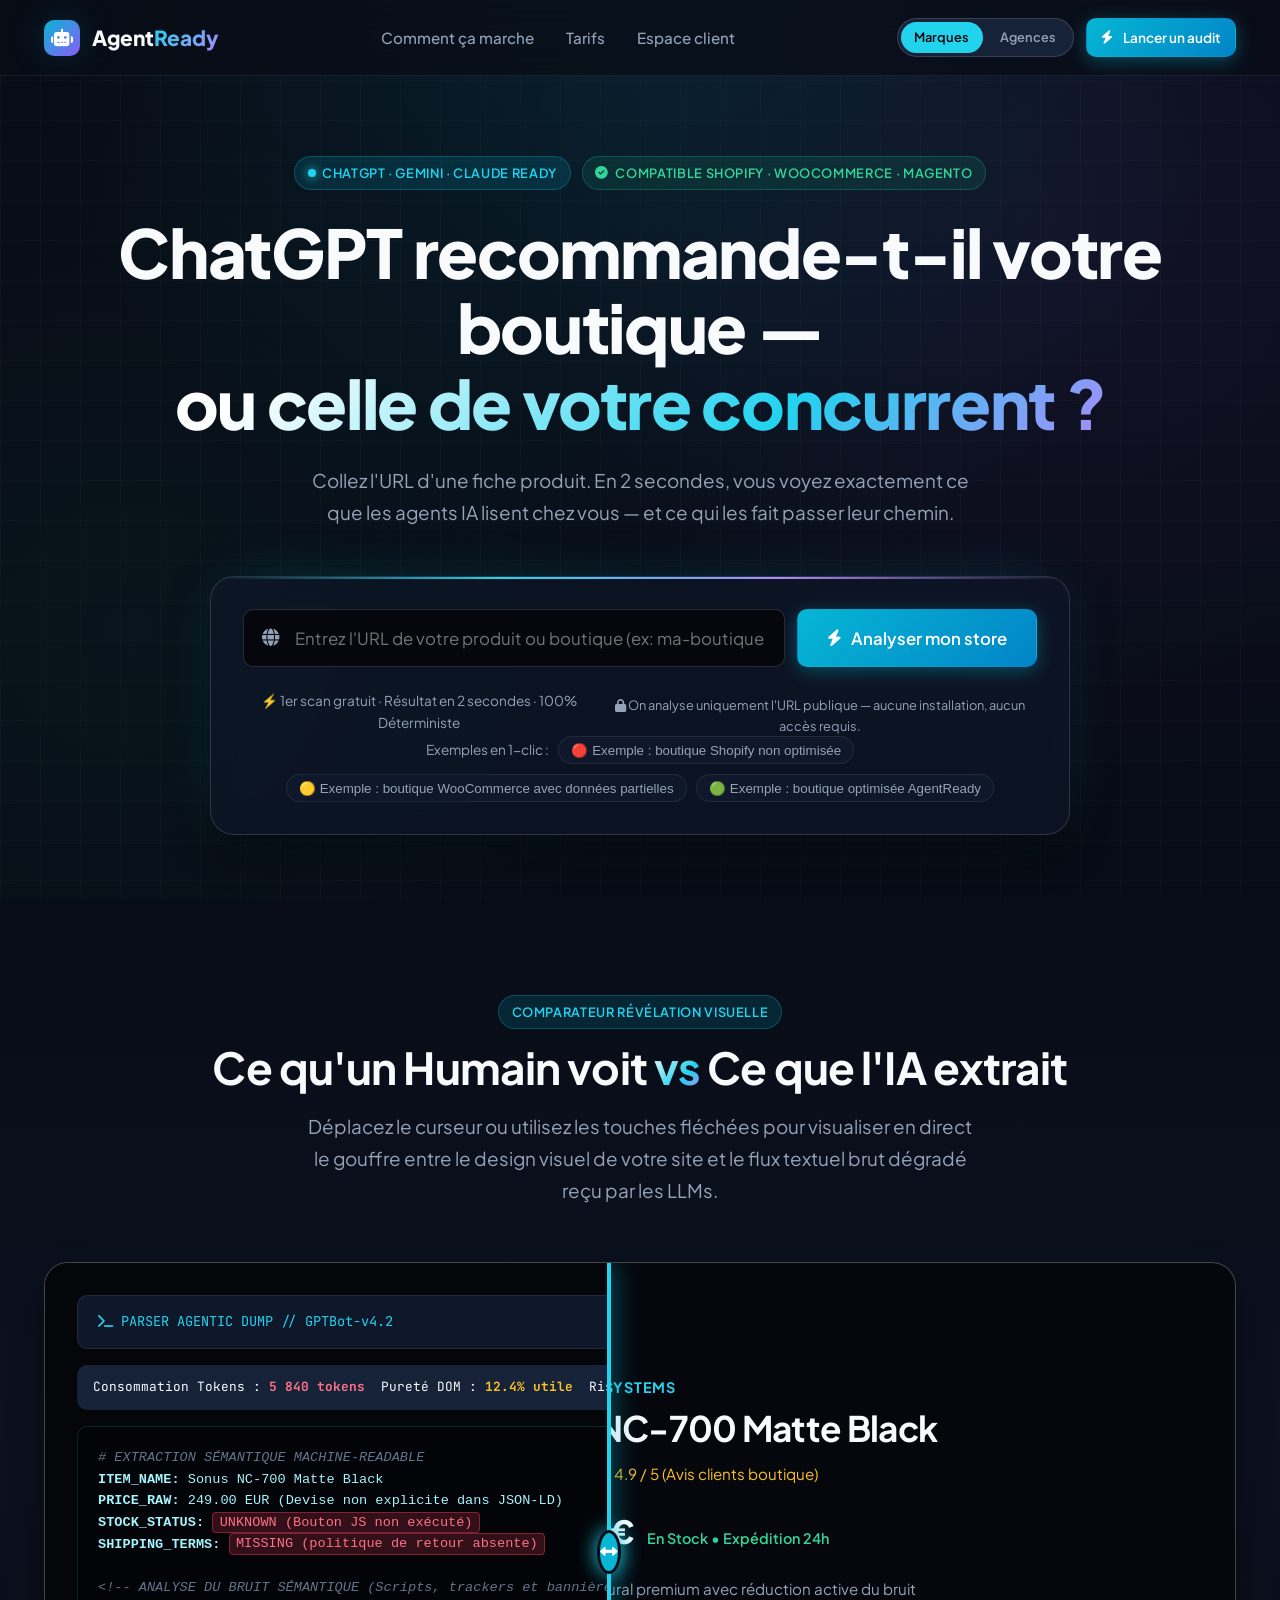
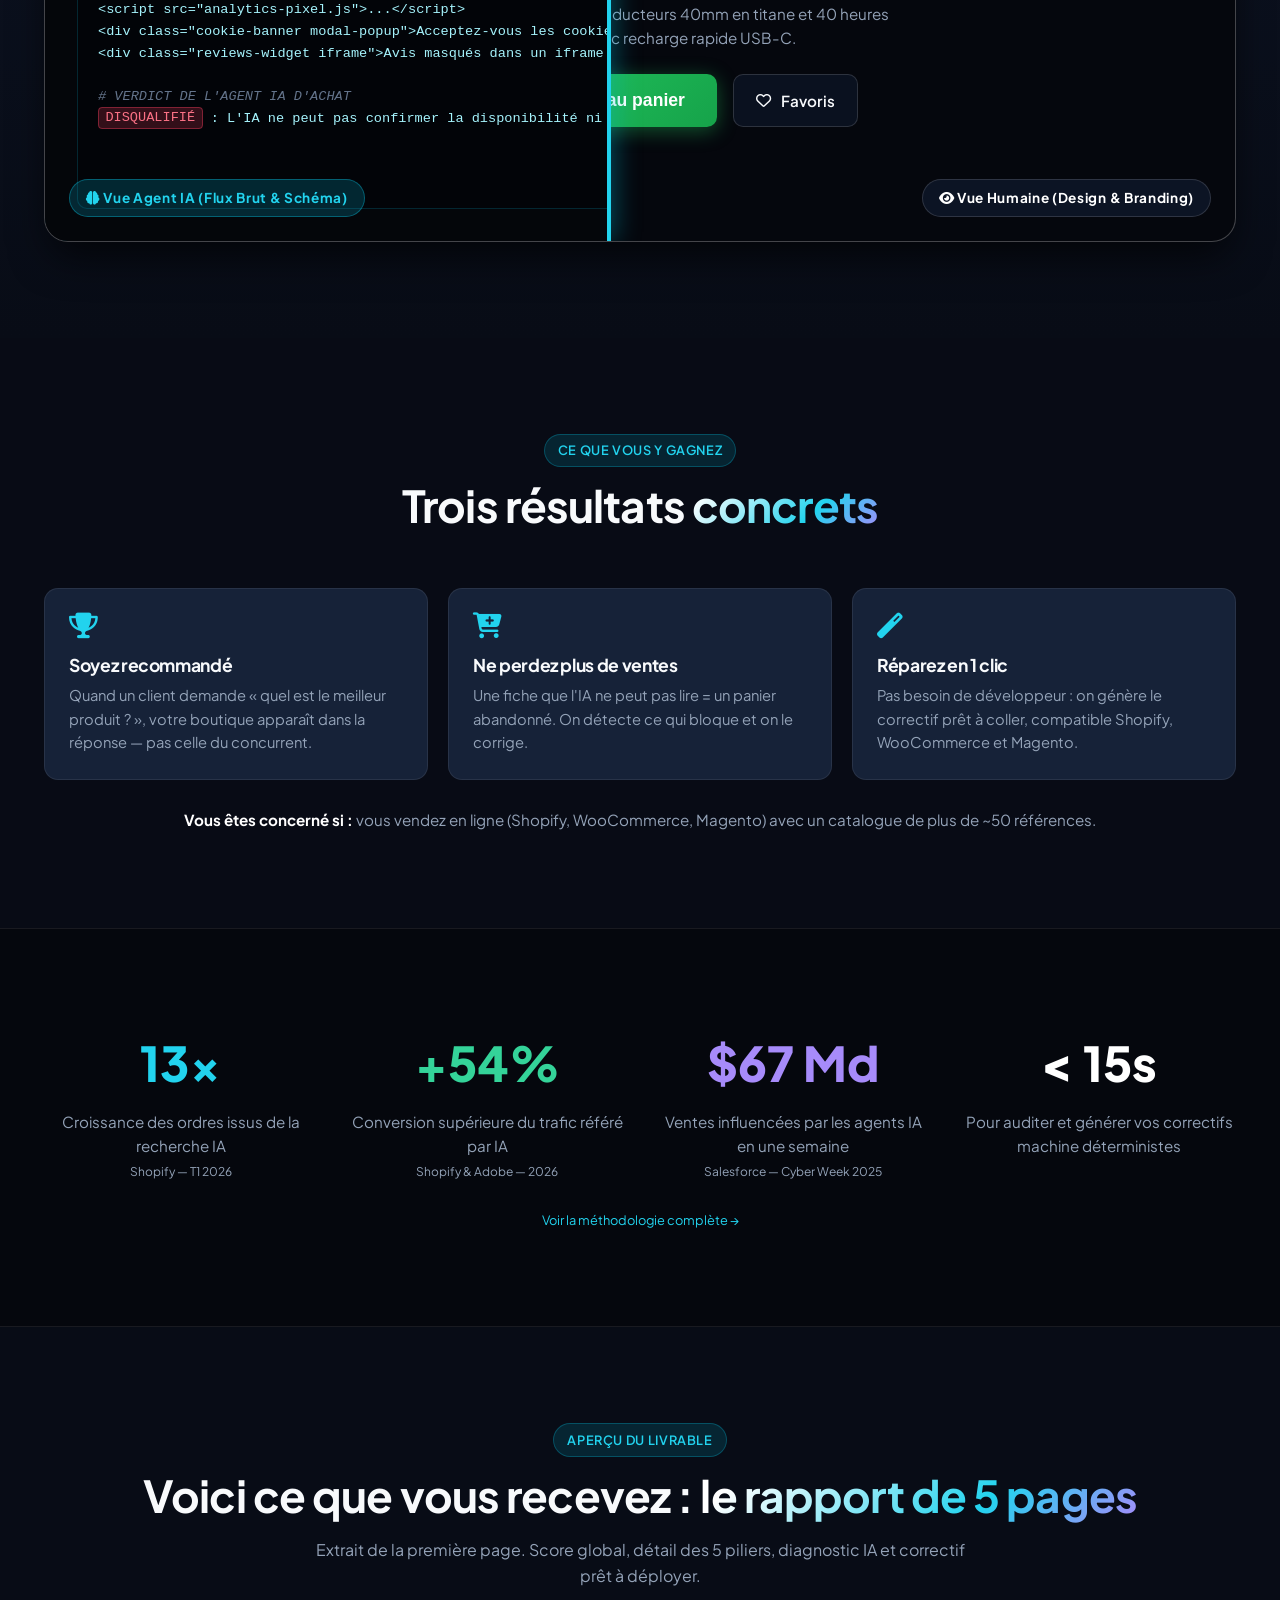
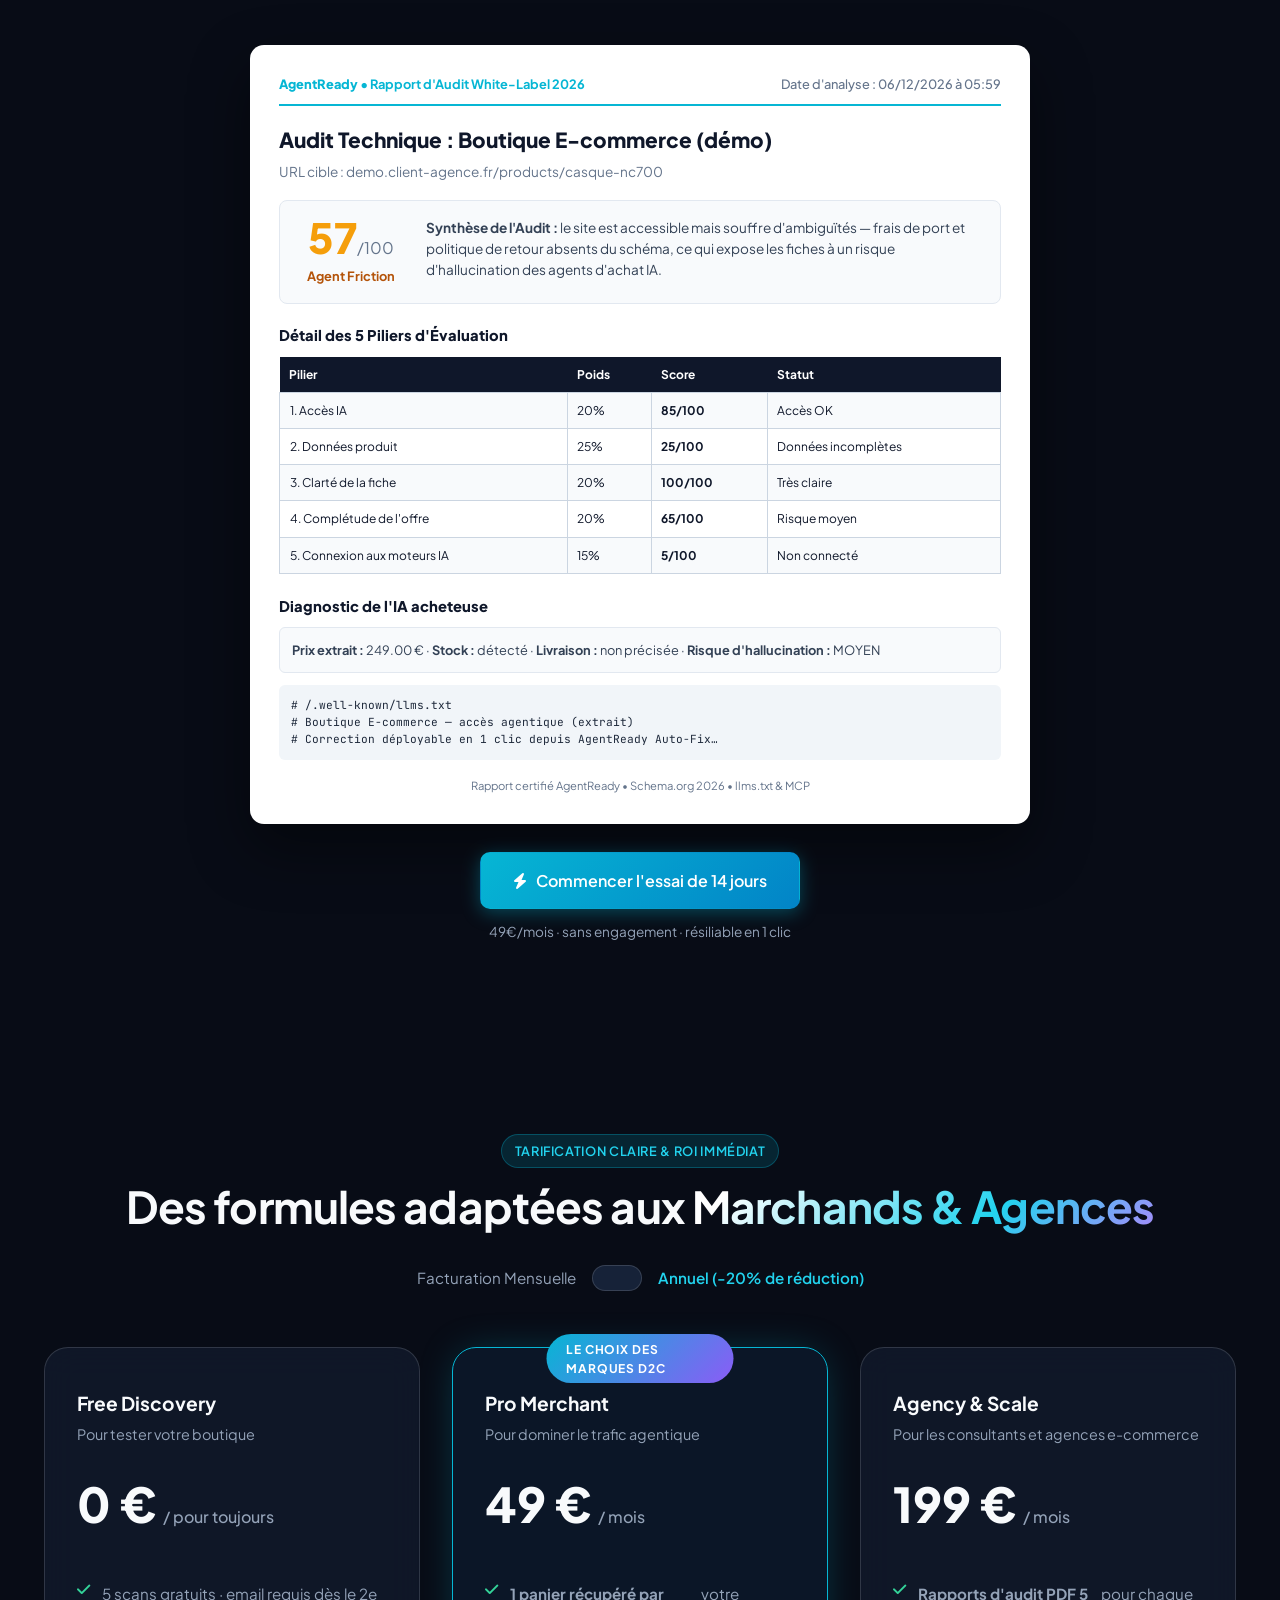
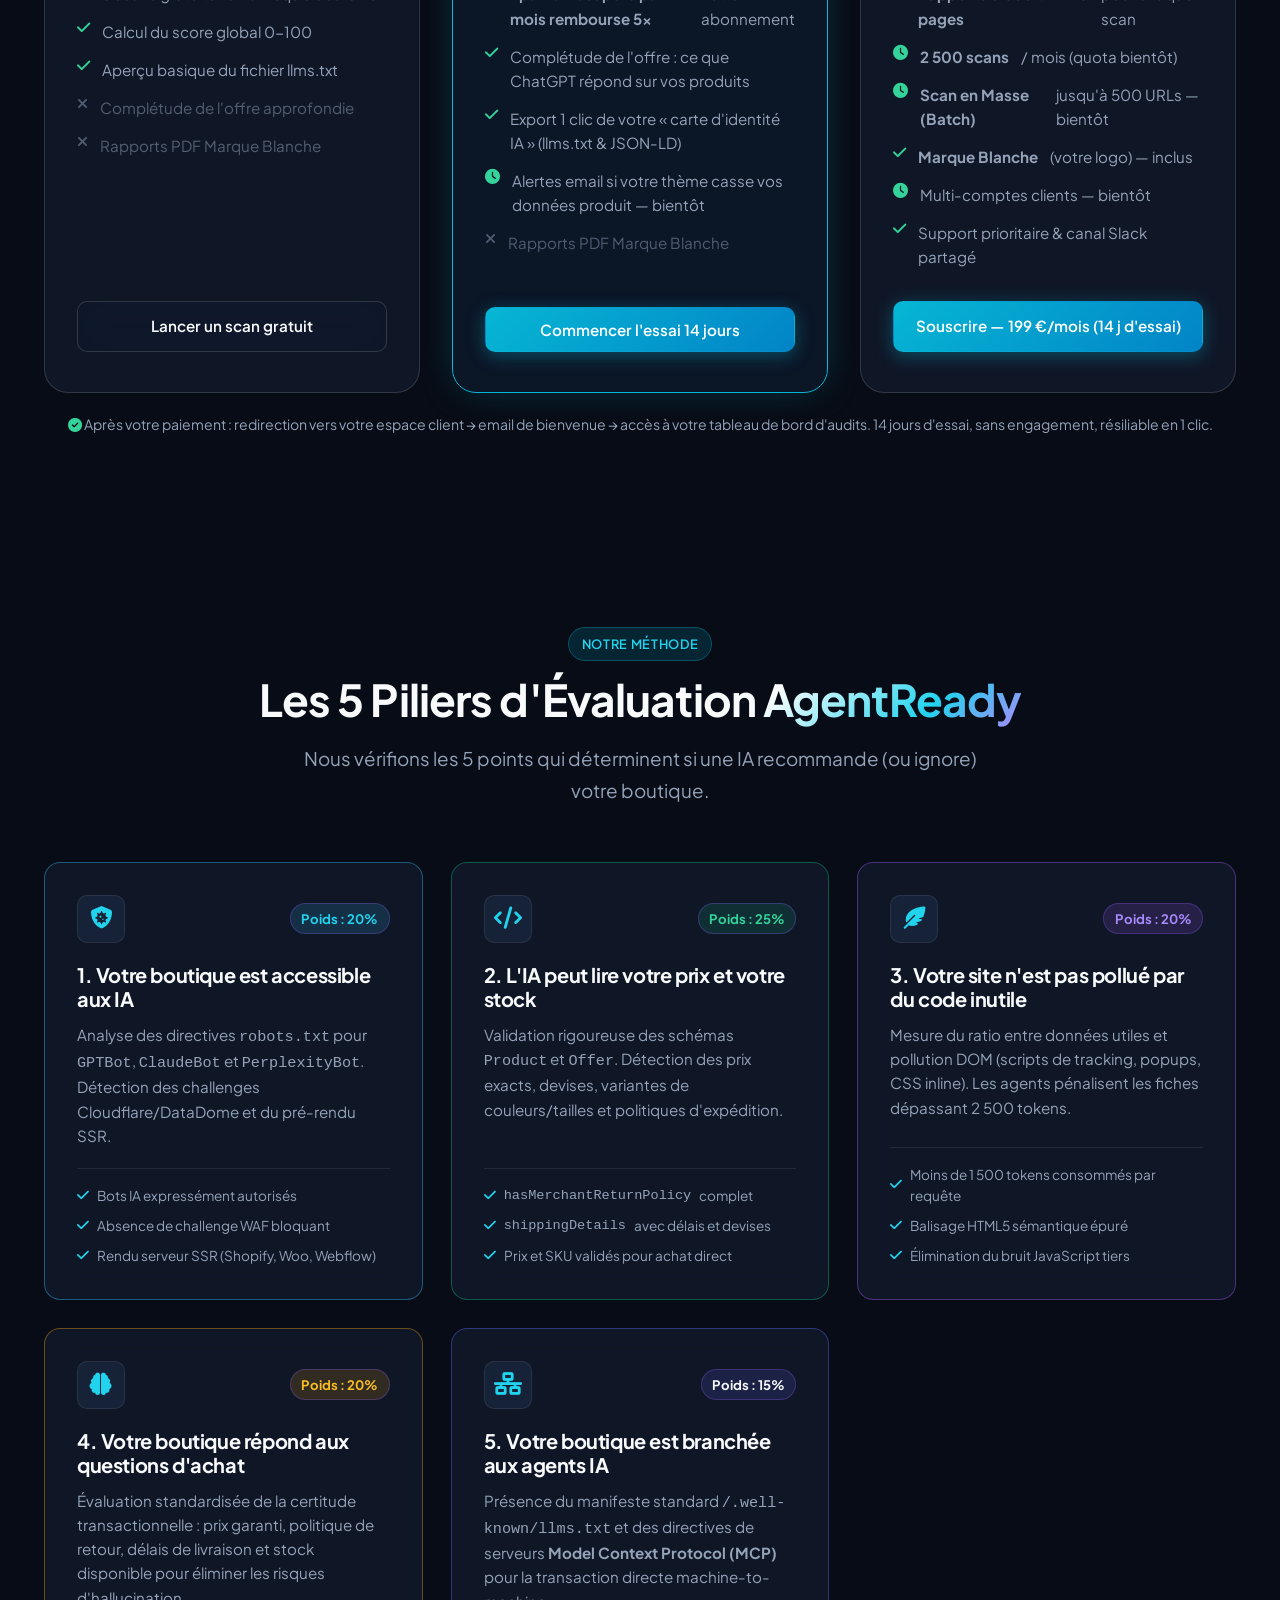
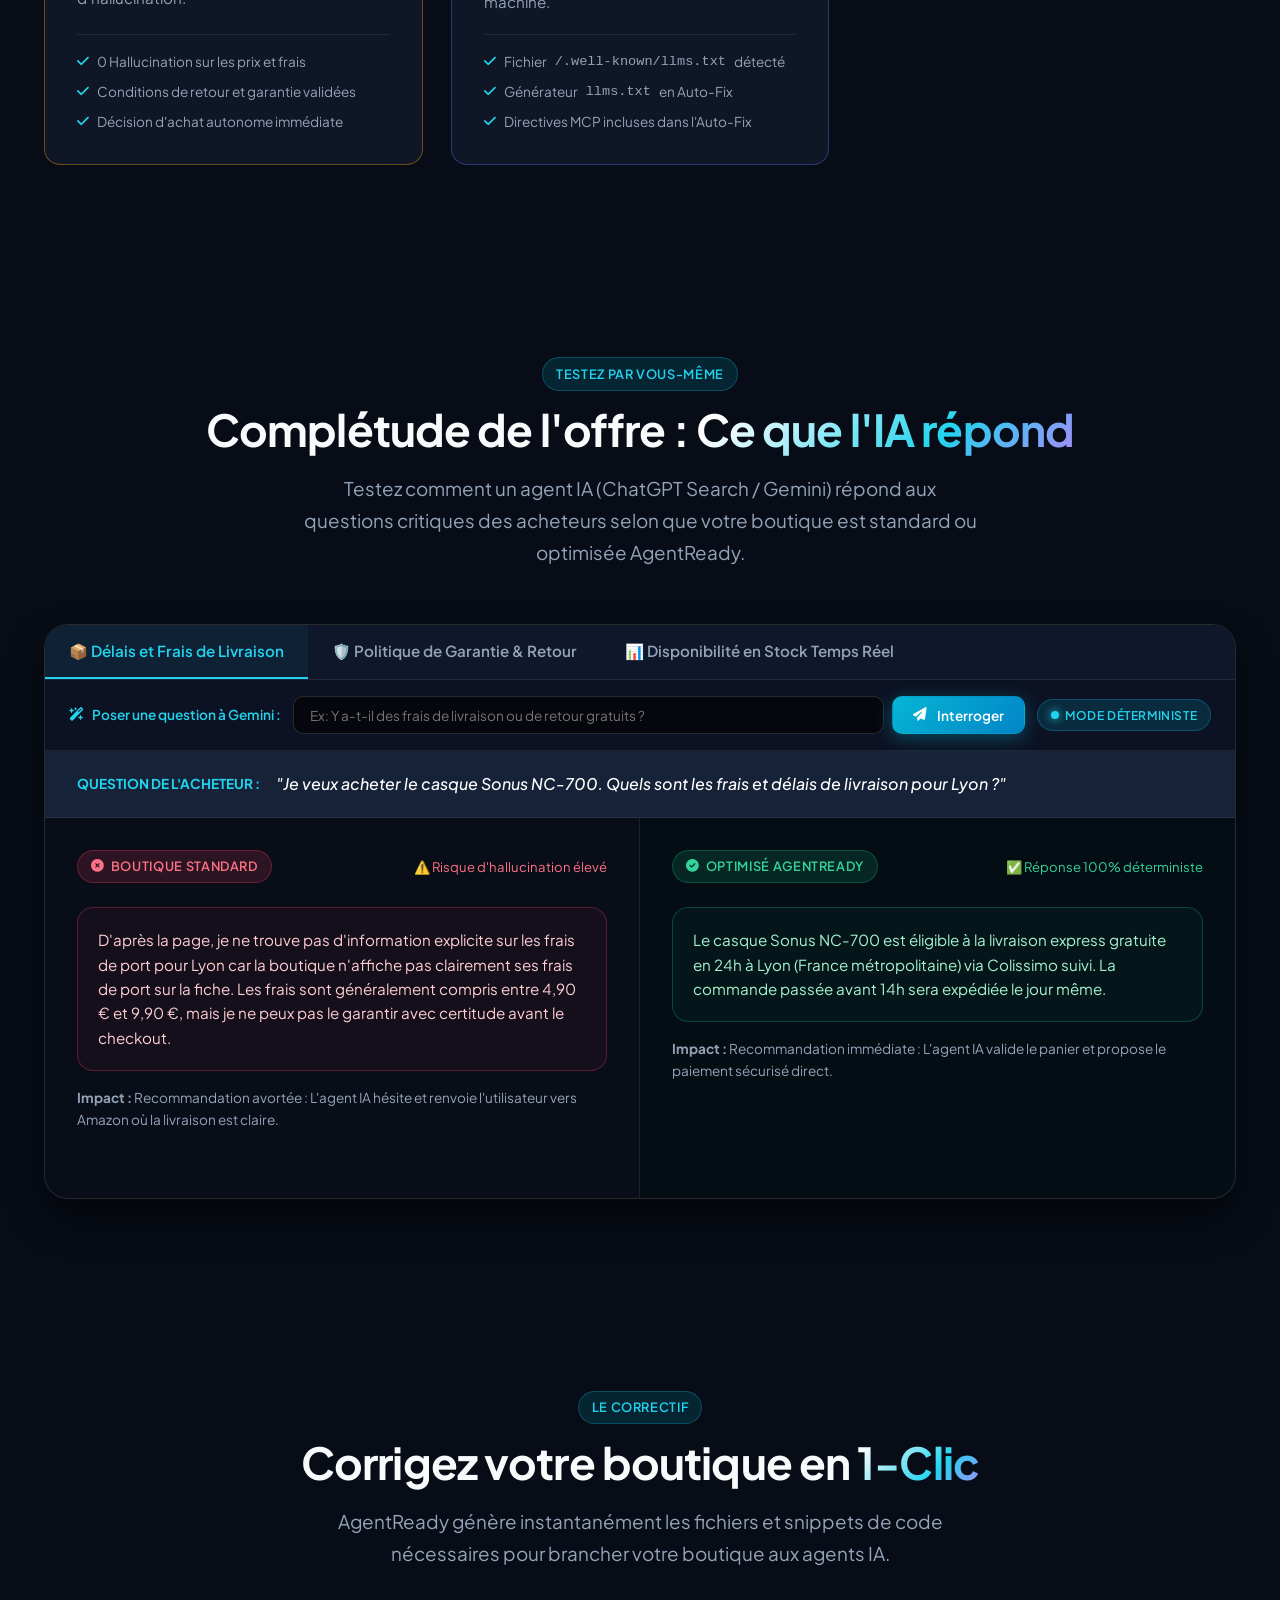
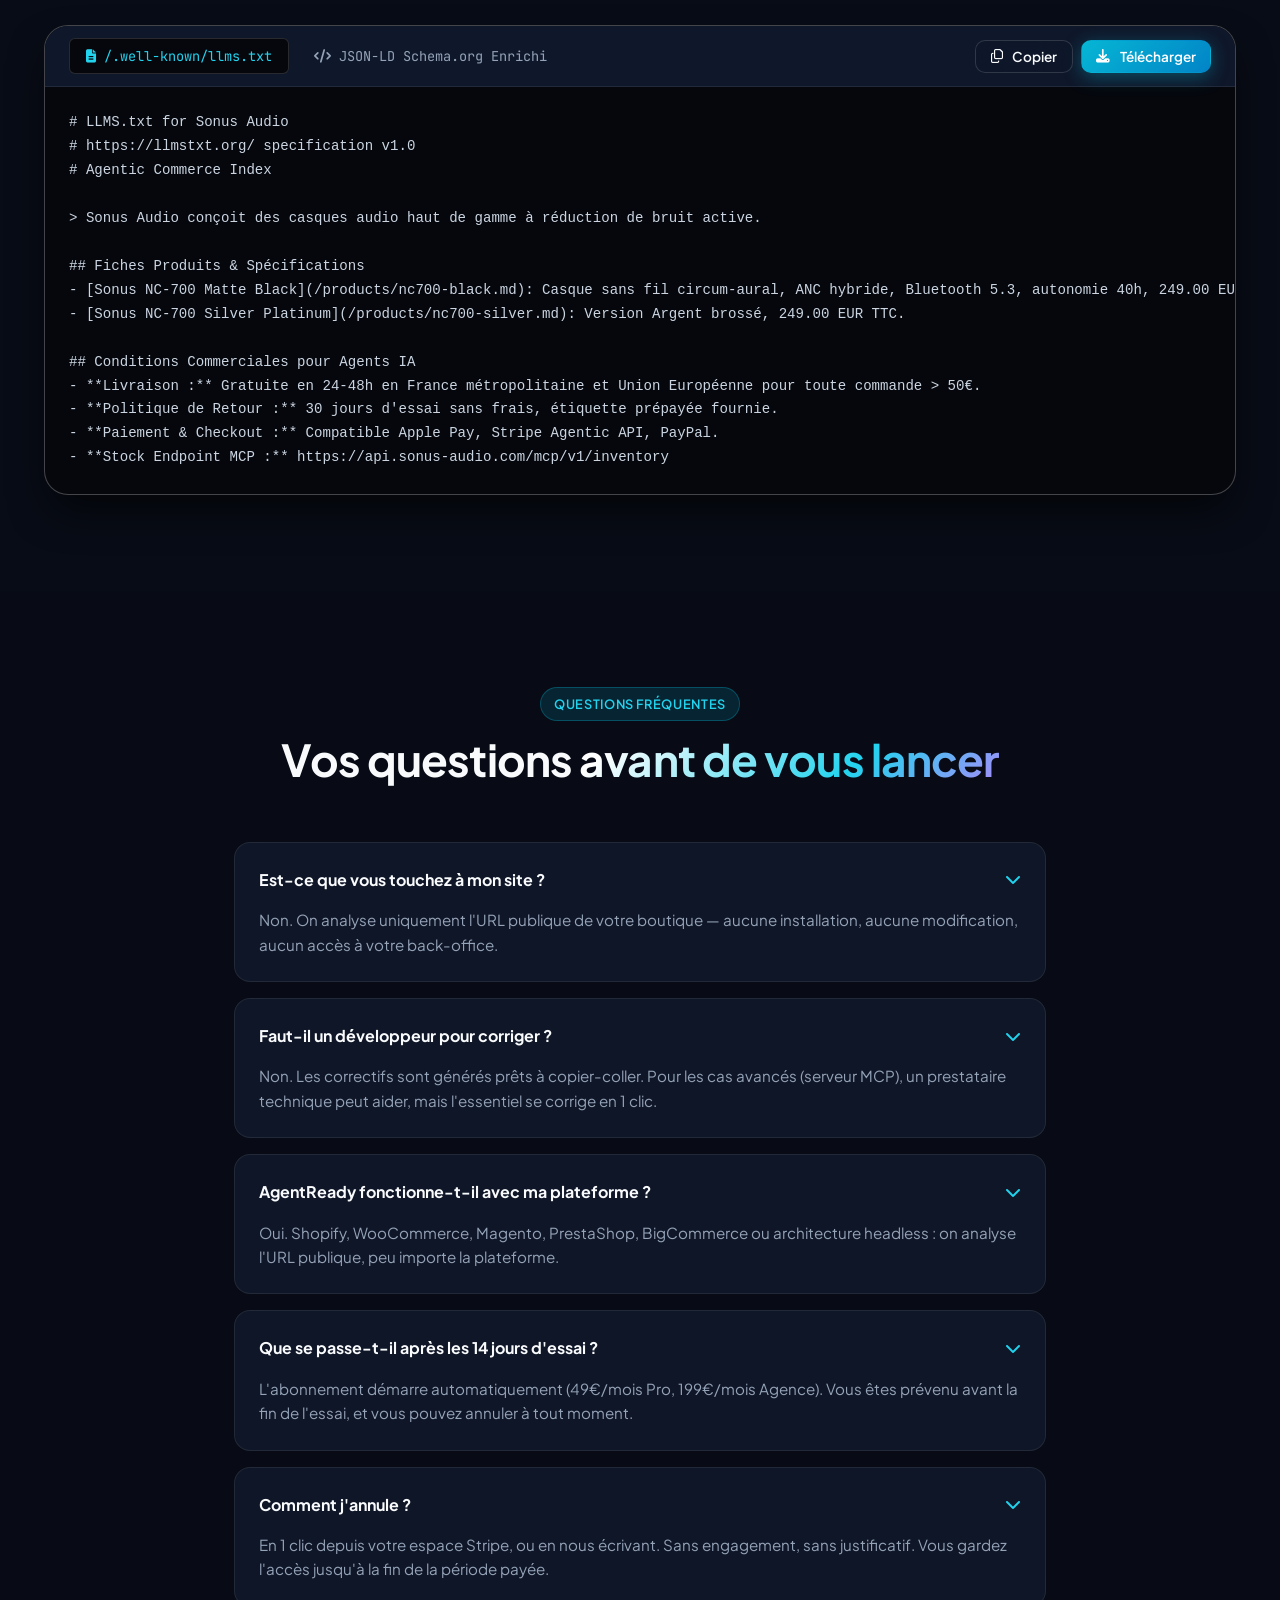
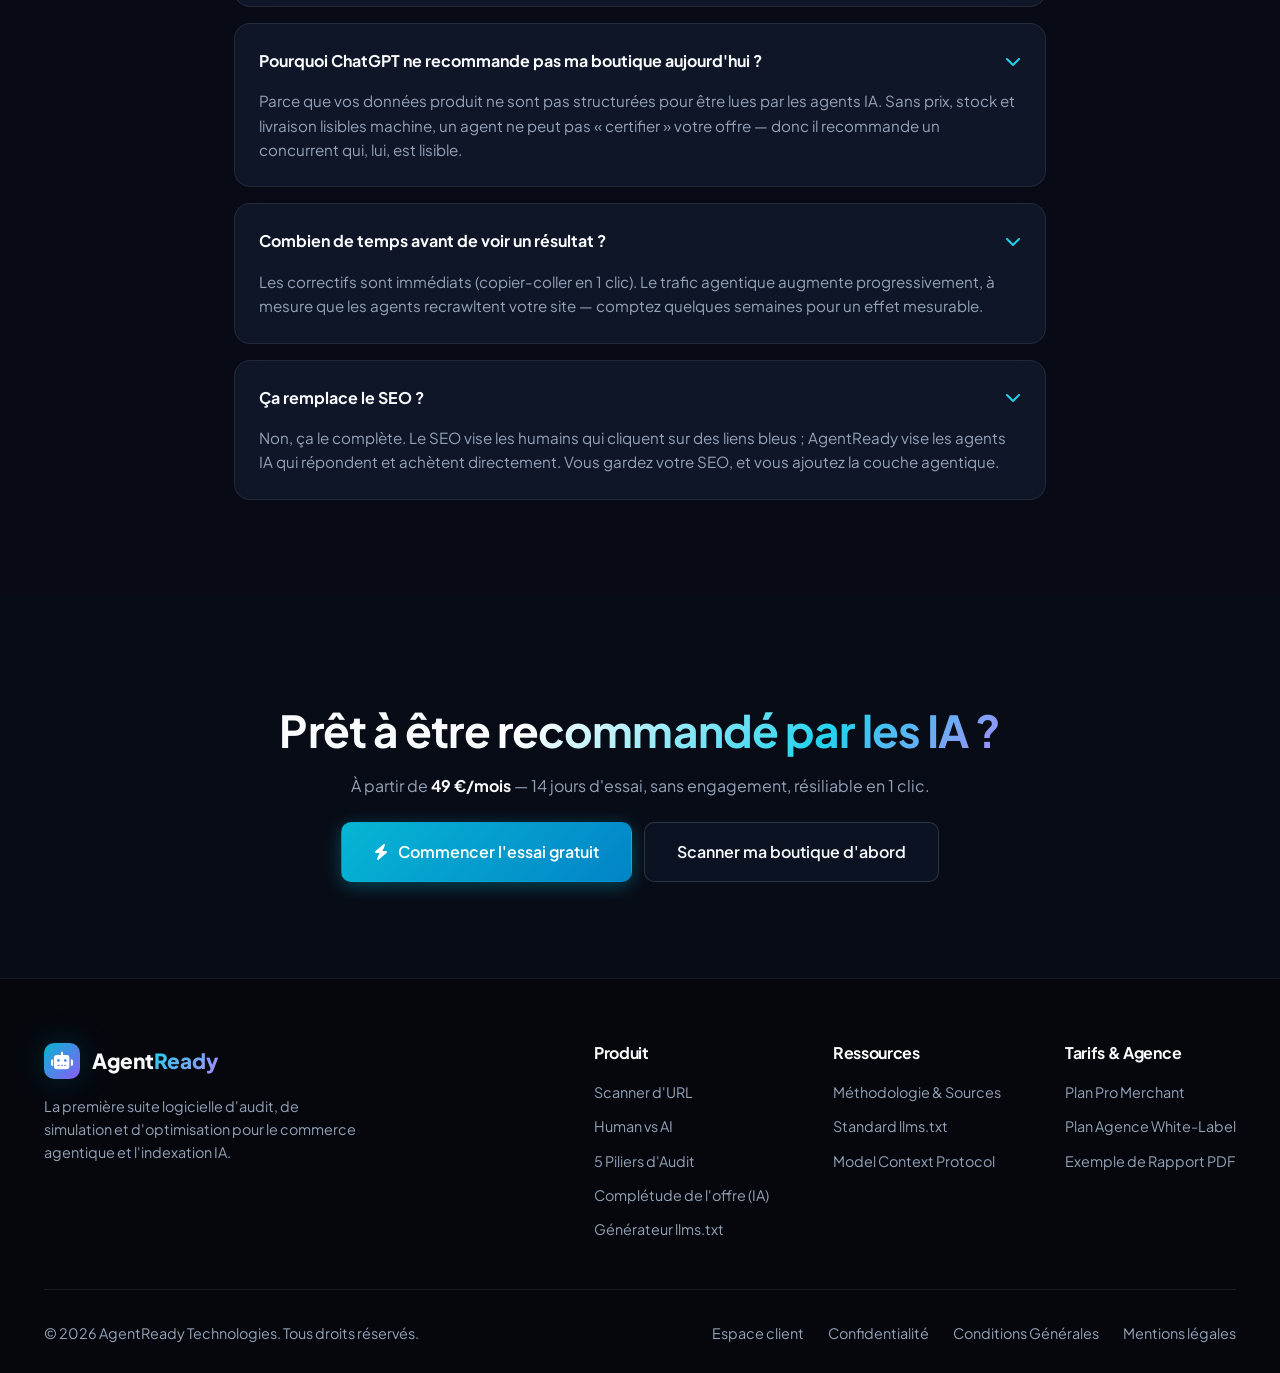
==== commit 9fc5da85: "fix(coherence): uniformise les noms des 5 piliers partout (mini-cartes, étapes scan, rapport exemple" ====
--- a/index.html
+++ b/index.html
@@ -153,11 +153,11 @@
             <div id="scan-progress-fill" class="scan-progress-bar-fill"></div>
           </div>
           <ul class="scan-steps-list">
-            <li class="scan-step-item" id="step-0"><i class="fas fa-circle-notch fa-spin"></i> 1. Robots.txt & WAF</li>
-            <li class="scan-step-item" id="step-1"><i class="fas fa-circle-notch fa-spin"></i> 2. JSON-LD Schema.org</li>
-            <li class="scan-step-item" id="step-2"><i class="fas fa-circle-notch fa-spin"></i> 3. Pureté & Tokens</li>
+            <li class="scan-step-item" id="step-0"><i class="fas fa-circle-notch fa-spin"></i> 1. Accès de ChatGPT à votre boutique</li>
+            <li class="scan-step-item" id="step-1"><i class="fas fa-circle-notch fa-spin"></i> 2. Lecture de vos données produit</li>
+            <li class="scan-step-item" id="step-2"><i class="fas fa-circle-notch fa-spin"></i> 3. Clarté de vos fiches</li>
             <li class="scan-step-item" id="step-3"><i class="fas fa-clock"></i> 4. Complétude de l'offre</li>
-            <li class="scan-step-item" id="step-4"><i class="fas fa-clock"></i> 5. Protocoles (llms.txt &amp; MCP)</li>
+            <li class="scan-step-item" id="step-4"><i class="fas fa-clock"></i> 5. Connexion aux moteurs IA</li>
           </ul>
         </div>
 
@@ -314,35 +314,35 @@
               <span style="font-size: 0.85rem; font-weight: 700; text-transform: uppercase; color: var(--text-muted); letter-spacing: 0.05em;">
                 Détail des 5 Piliers d'Audit (Méthodologie PRD · 100% Déterministe)
               </span>
-              <span style="font-size: 0.8rem; color: var(--cyan-400);">Pondération : Crawl 20% · Schema 25% · Tokens 20% · Complétude 20% · Protocoles 15%</span>
+              <span style="font-size: 0.8rem; color: var(--cyan-400);">Pondération : Accès IA 20% · Données produit 25% · Clarté 20% · Complétude 20% · Connexion IA 15%</span>
             </div>
 
             <div class="pillars-mini-grid" style="grid-template-columns: repeat(auto-fit, minmax(140px, 1fr));">
               <div class="pillar-mini-card">
-                <div class="pillar-mini-title">1. Crawl (20%)</div>
+                <div class="pillar-mini-title">1. Accès IA (20%)</div>
                 <div class="pillar-mini-score" id="pillar-score-crawl">--</div>
                 <div style="font-size: 0.75rem; color: var(--text-muted); margin-top: 0.25rem;" id="pillar-status-crawl">--</div>
               </div>
               <div class="pillar-mini-card">
-                <div class="pillar-mini-title">2. Schema (25%)</div>
+                <div class="pillar-mini-title">2. Données produit (25%)</div>
                 <div class="pillar-mini-score" id="pillar-score-schema">--</div>
                 <div style="font-size: 0.75rem; color: var(--text-muted); margin-top: 0.25rem;" id="pillar-status-schema">--</div>
               </div>
               <div class="pillar-mini-card">
-                <div class="pillar-mini-title">3. Tokens (20%)</div>
+                <div class="pillar-mini-title">3. Clarté (20%)</div>
                 <div class="pillar-mini-score" id="pillar-score-tokens">--</div>
                 <div style="font-size: 0.75rem; color: var(--text-muted); margin-top: 0.25rem;" id="pillar-status-tokens">--</div>
               </div>
               <div class="pillar-mini-card">
                 <div class="pillar-mini-title" style="display: flex; justify-content: space-between; align-items: center;">
-                  <span>4. Simulator (20%)</span>
+                  <span>4. Complétude (20%)</span>
                   <span id="pillar-gemini-badge" style="font-size: 0.68rem; font-weight: 600; color: var(--cyan-400);"><i class="fas fa-microchip"></i> IA Déterministe</span>
                 </div>
                 <div class="pillar-mini-score" id="pillar-score-sim">--</div>
                 <div style="font-size: 0.75rem; color: var(--text-muted); margin-top: 0.25rem;" id="pillar-status-sim">--</div>
               </div>
               <div class="pillar-mini-card">
-                <div class="pillar-mini-title">5. Protocoles (15%)</div>
+                <div class="pillar-mini-title">5. Connexion IA (15%)</div>
                 <div class="pillar-mini-score" id="pillar-score-proto">--</div>
                 <div style="font-size: 0.75rem; color: var(--text-muted); margin-top: 0.25rem;" id="pillar-status-proto">--</div>
               </div>
@@ -454,7 +454,7 @@
 <strong>ITEM_NAME:</strong> <span id="ai-inspect-name">Sonus NC-700 Matte Black</span>
 <strong>PRICE_RAW:</strong> <span id="ai-inspect-price">249.00 EUR (Devise non explicite dans JSON-LD)</span>
 <strong>STOCK_STATUS:</strong> <span id="ai-inspect-stock" class="ai-tag-missing">UNKNOWN (Bouton JS non exécuté)</span>
-<strong>SHIPPING_TERMS:</strong> <span id="ai-inspect-shipping" class="ai-tag-missing">MISSING (hasMerchantReturnPolicy absent)</span>
+<strong>SHIPPING_TERMS:</strong> <span id="ai-inspect-shipping" class="ai-tag-missing">MISSING (politique de retour absente)</span>
 
 <span class="hl-comment">&lt;!-- ANALYSE DU BRUIT SÉMANTIQUE (Scripts, trackers et bannières) --&gt;</span>
 &lt;script src="analytics-pixel.js"&gt;...&lt;/script&gt;
@@ -589,17 +589,17 @@
 
         <div class="report-pillars-title">Détail des 5 Piliers d'Évaluation</div>
         <table class="report-pillars">
-          <tr><th>Pilier</th><th>Poids</th><th>Score</th><th>Statut Technique</th></tr>
-          <tr><td>1. Crawl &amp; Bot Access</td><td>20%</td><td><b>85/100</b></td><td>Robots OK</td></tr>
-          <tr><td>2. Schema.org &amp; JSON-LD</td><td>25%</td><td><b>25/100</b></td><td>Aucun schéma Product</td></tr>
-          <tr><td>3. Pureté Sémantique &amp; Tokens</td><td>20%</td><td><b>100/100</b></td><td>359 tokens · fiche légère</td></tr>
+          <tr><th>Pilier</th><th>Poids</th><th>Score</th><th>Statut</th></tr>
+          <tr><td>1. Accès IA</td><td>20%</td><td><b>85/100</b></td><td>Accès OK</td></tr>
+          <tr><td>2. Données produit</td><td>25%</td><td><b>25/100</b></td><td>Données incomplètes</td></tr>
+          <tr><td>3. Clarté de la fiche</td><td>20%</td><td><b>100/100</b></td><td>Très claire</td></tr>
           <tr><td>4. Complétude de l'offre</td><td>20%</td><td><b>65/100</b></td><td>Risque moyen</td></tr>
-          <tr><td>5. Protocoles (llms.txt / MCP)</td><td>15%</td><td><b>5/100</b></td><td>Non configuré</td></tr>
+          <tr><td>5. Connexion aux moteurs IA</td><td>15%</td><td><b>5/100</b></td><td>Non connecté</td></tr>
         </table>
 
-        <div class="report-diag-title">Diagnostic de l'IA Acheteuse</div>
+        <div class="report-diag-title">Diagnostic de l'IA acheteuse</div>
         <div class="report-diag">
-          <b>Prix extrait :</b> 249.00 € · <b>Stock :</b> détecté · <b>Livraison :</b> non structurée · <b>Risque d'hallucination :</b> MOYEN
+          <b>Prix extrait :</b> 249.00 € · <b>Stock :</b> détecté · <b>Livraison :</b> non précisée · <b>Risque d'hallucination :</b> MOYEN
         </div>
 
         <div class="report-llms"># /.well-known/llms.txt
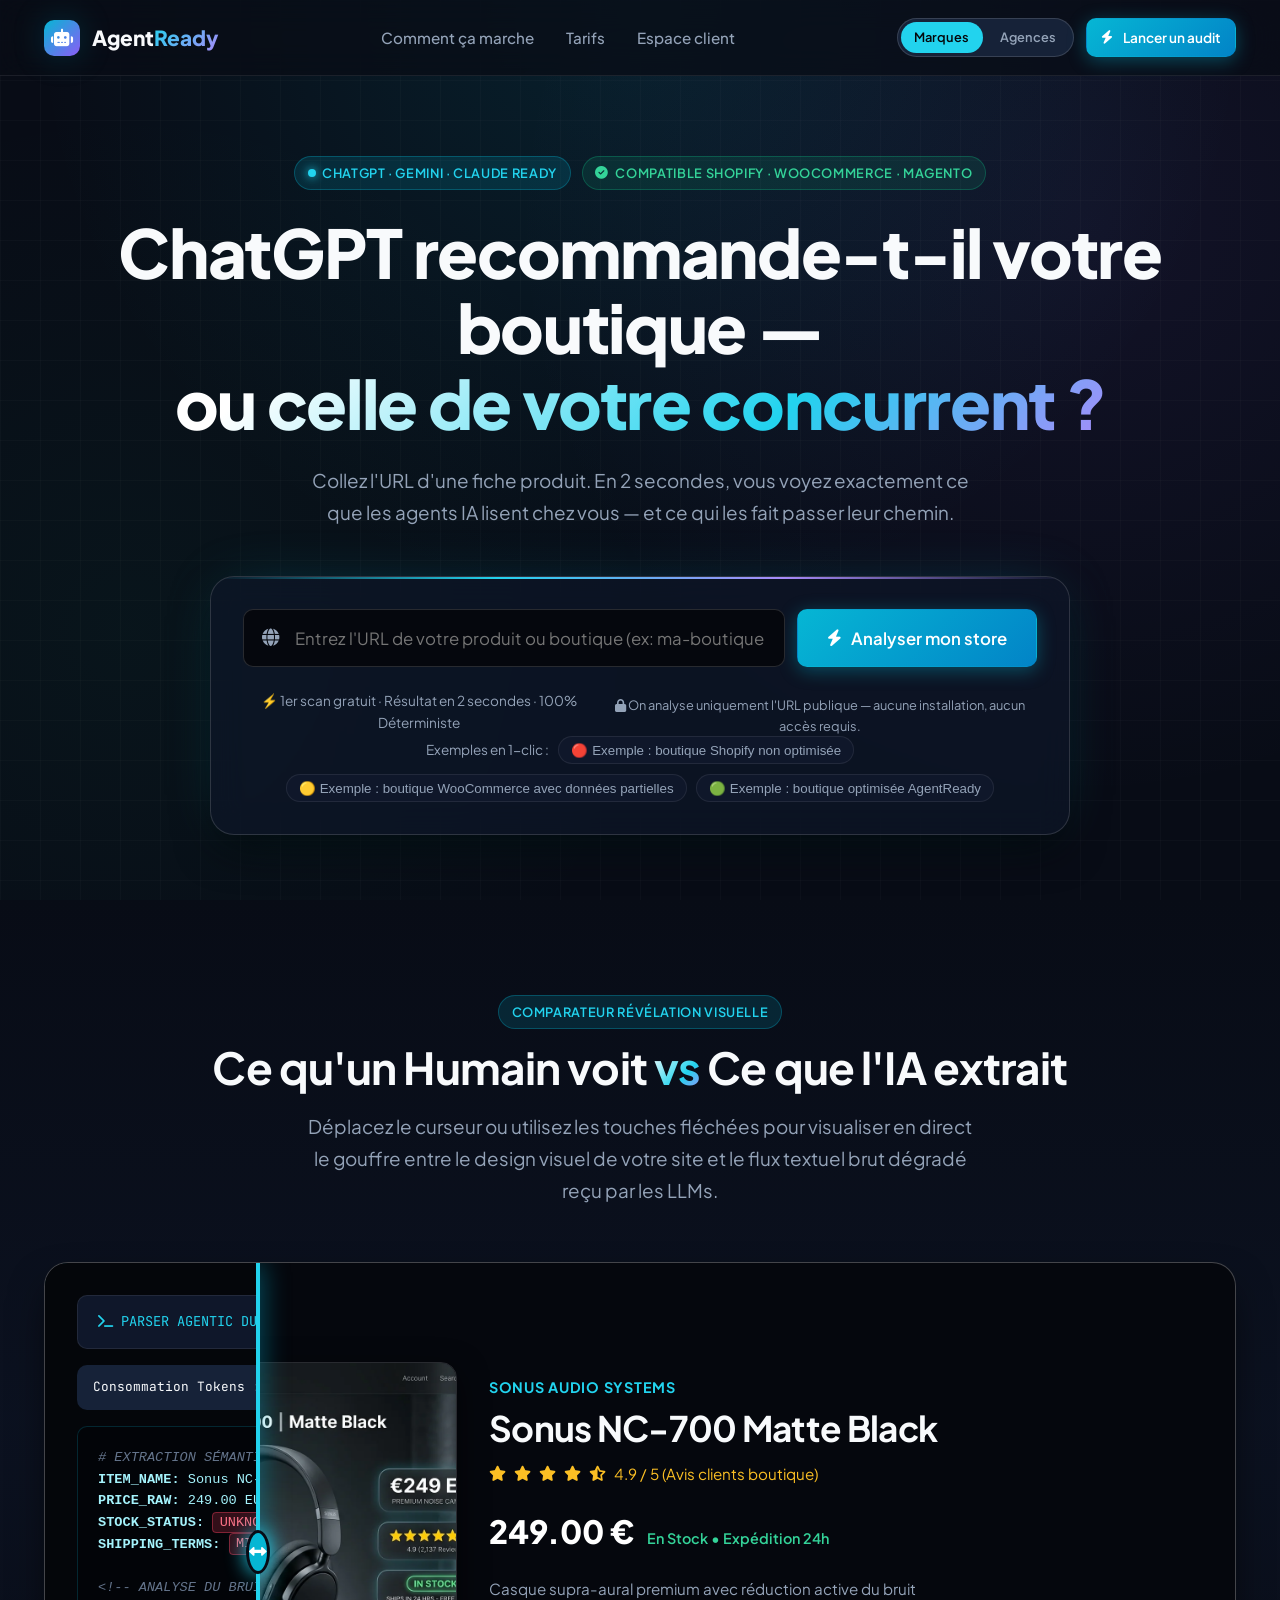
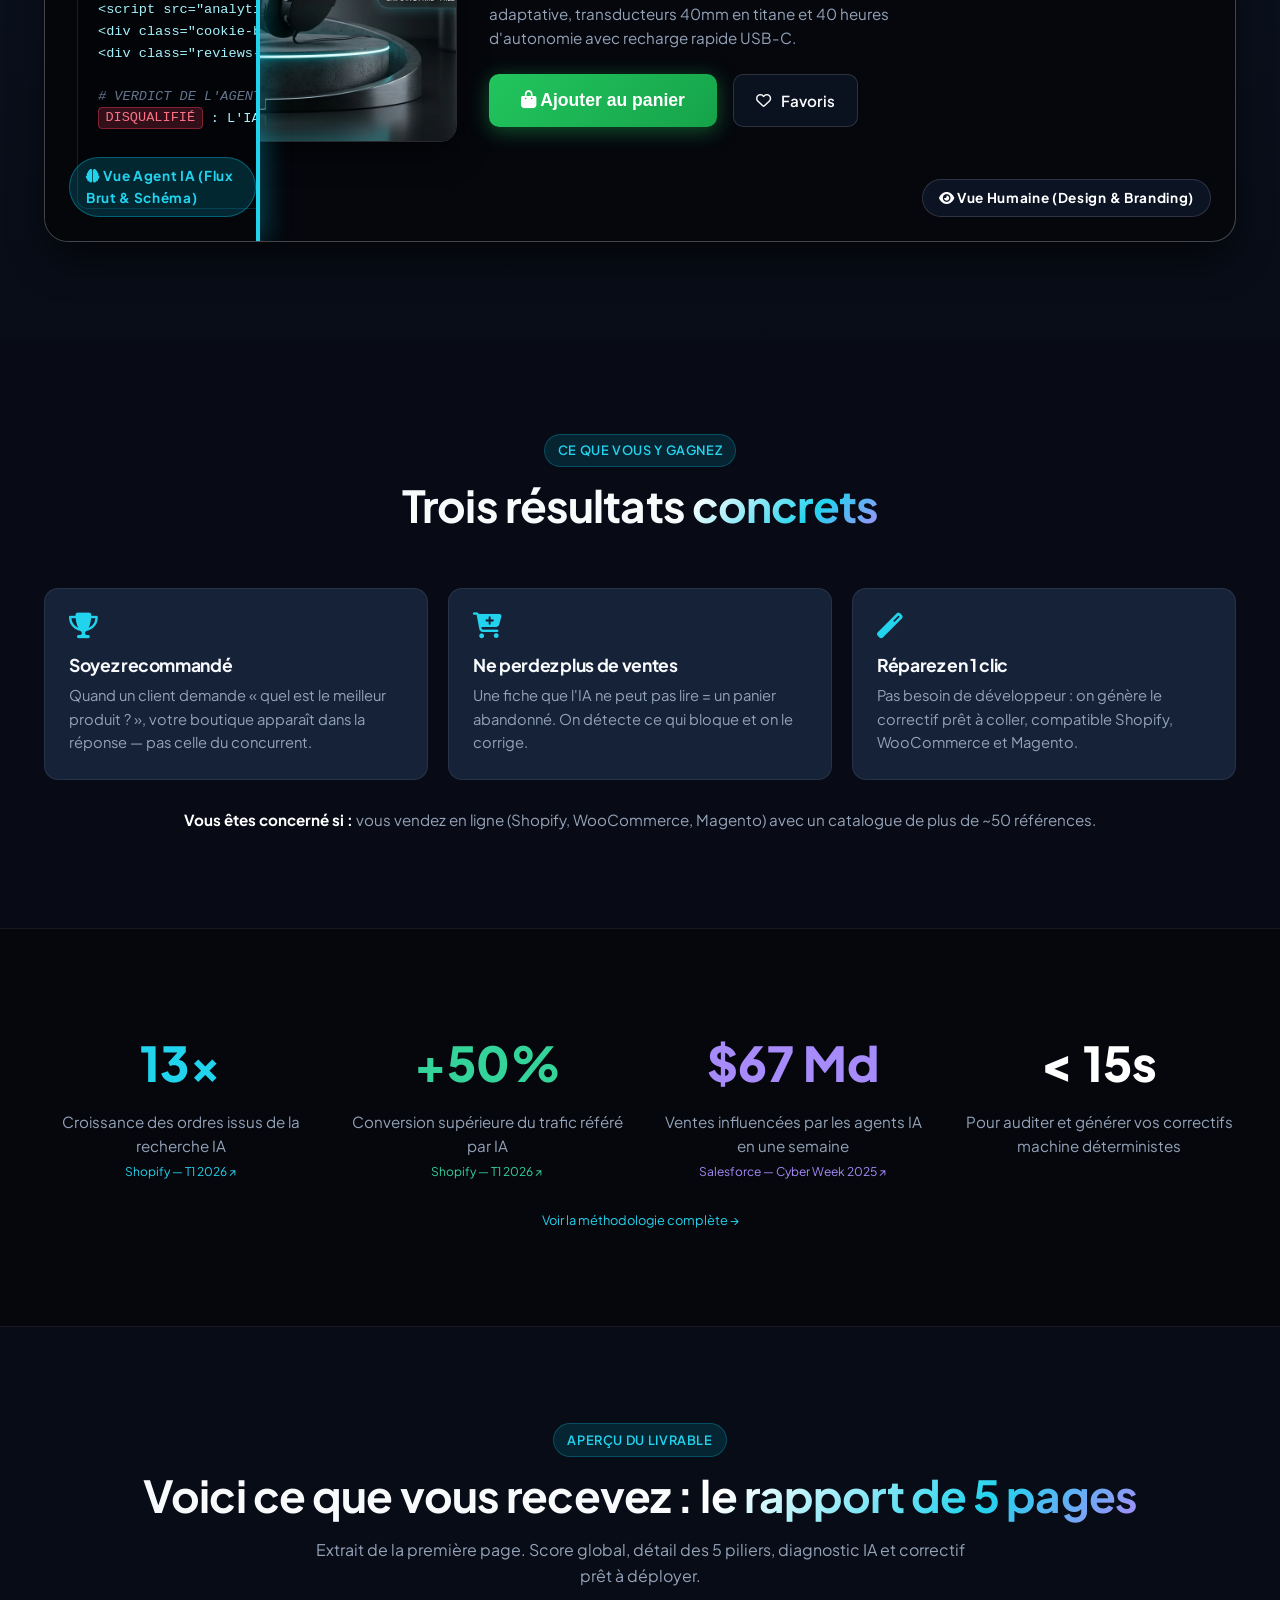
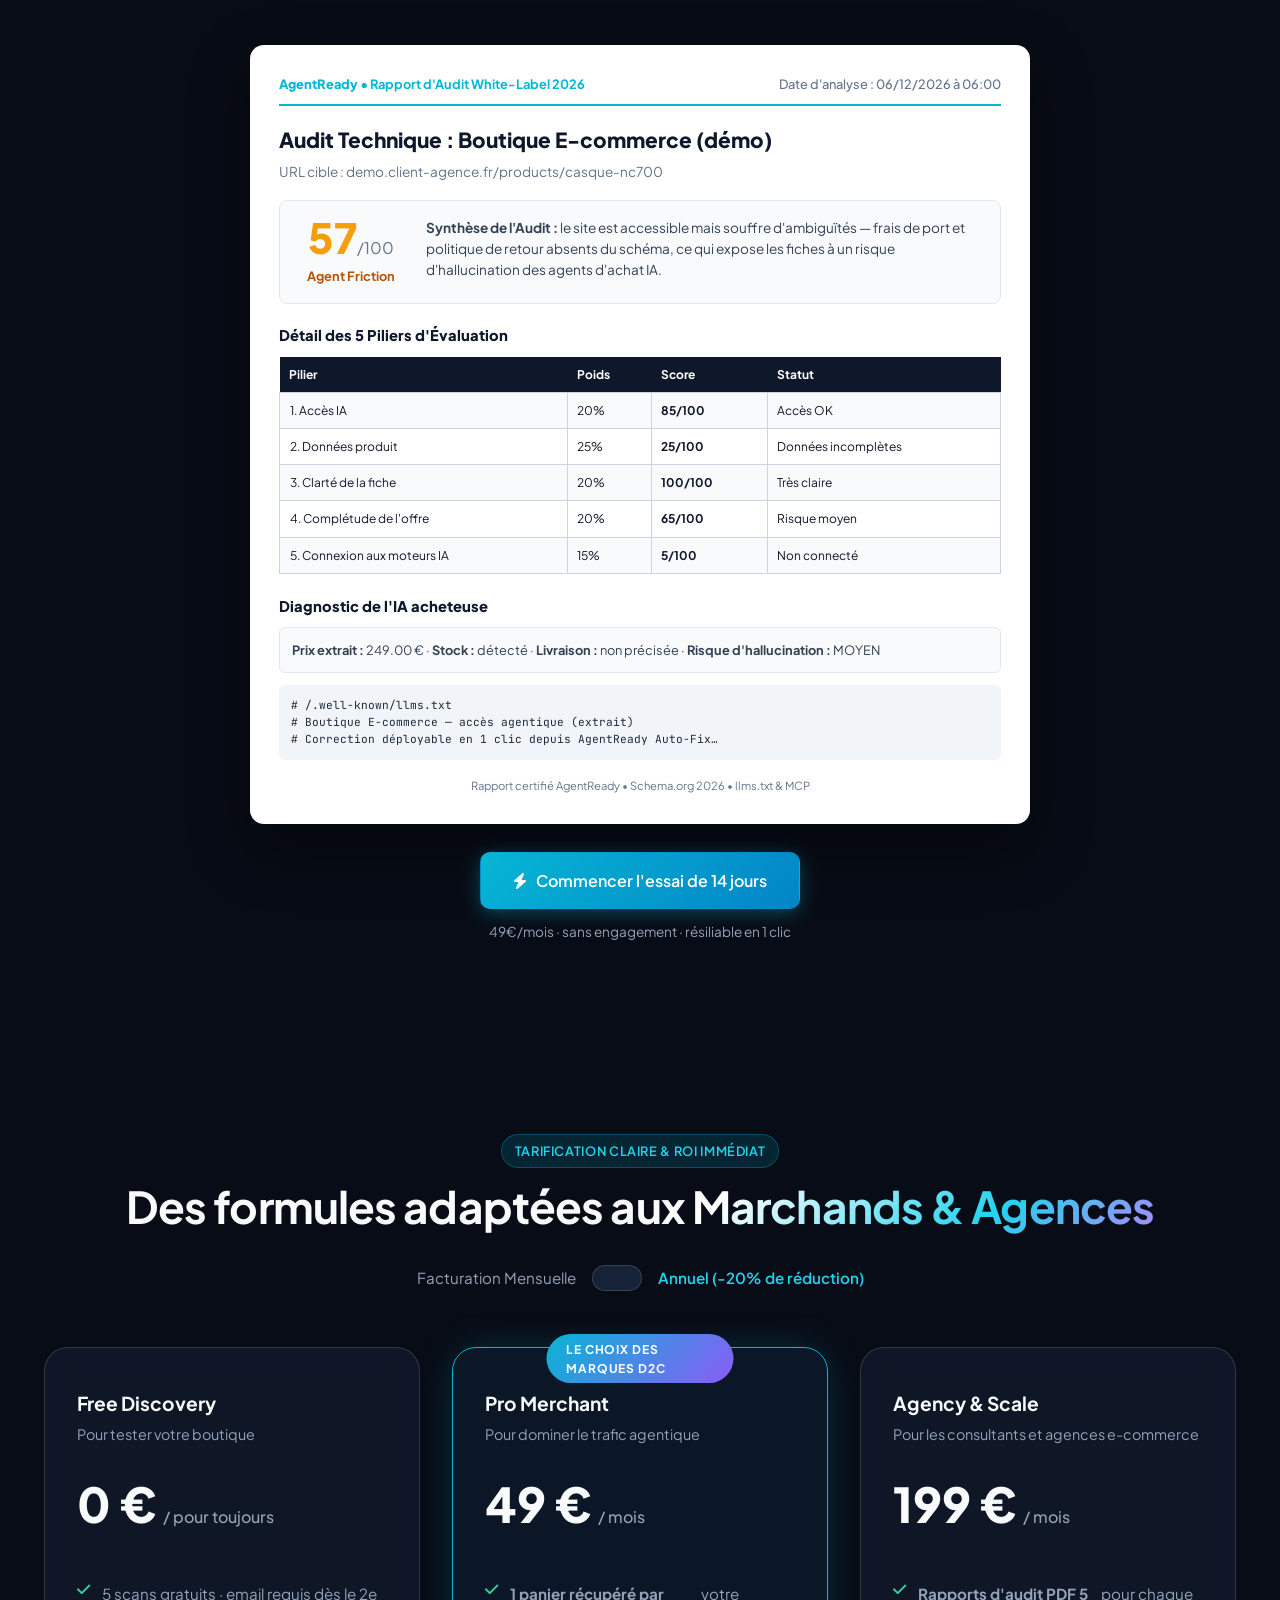
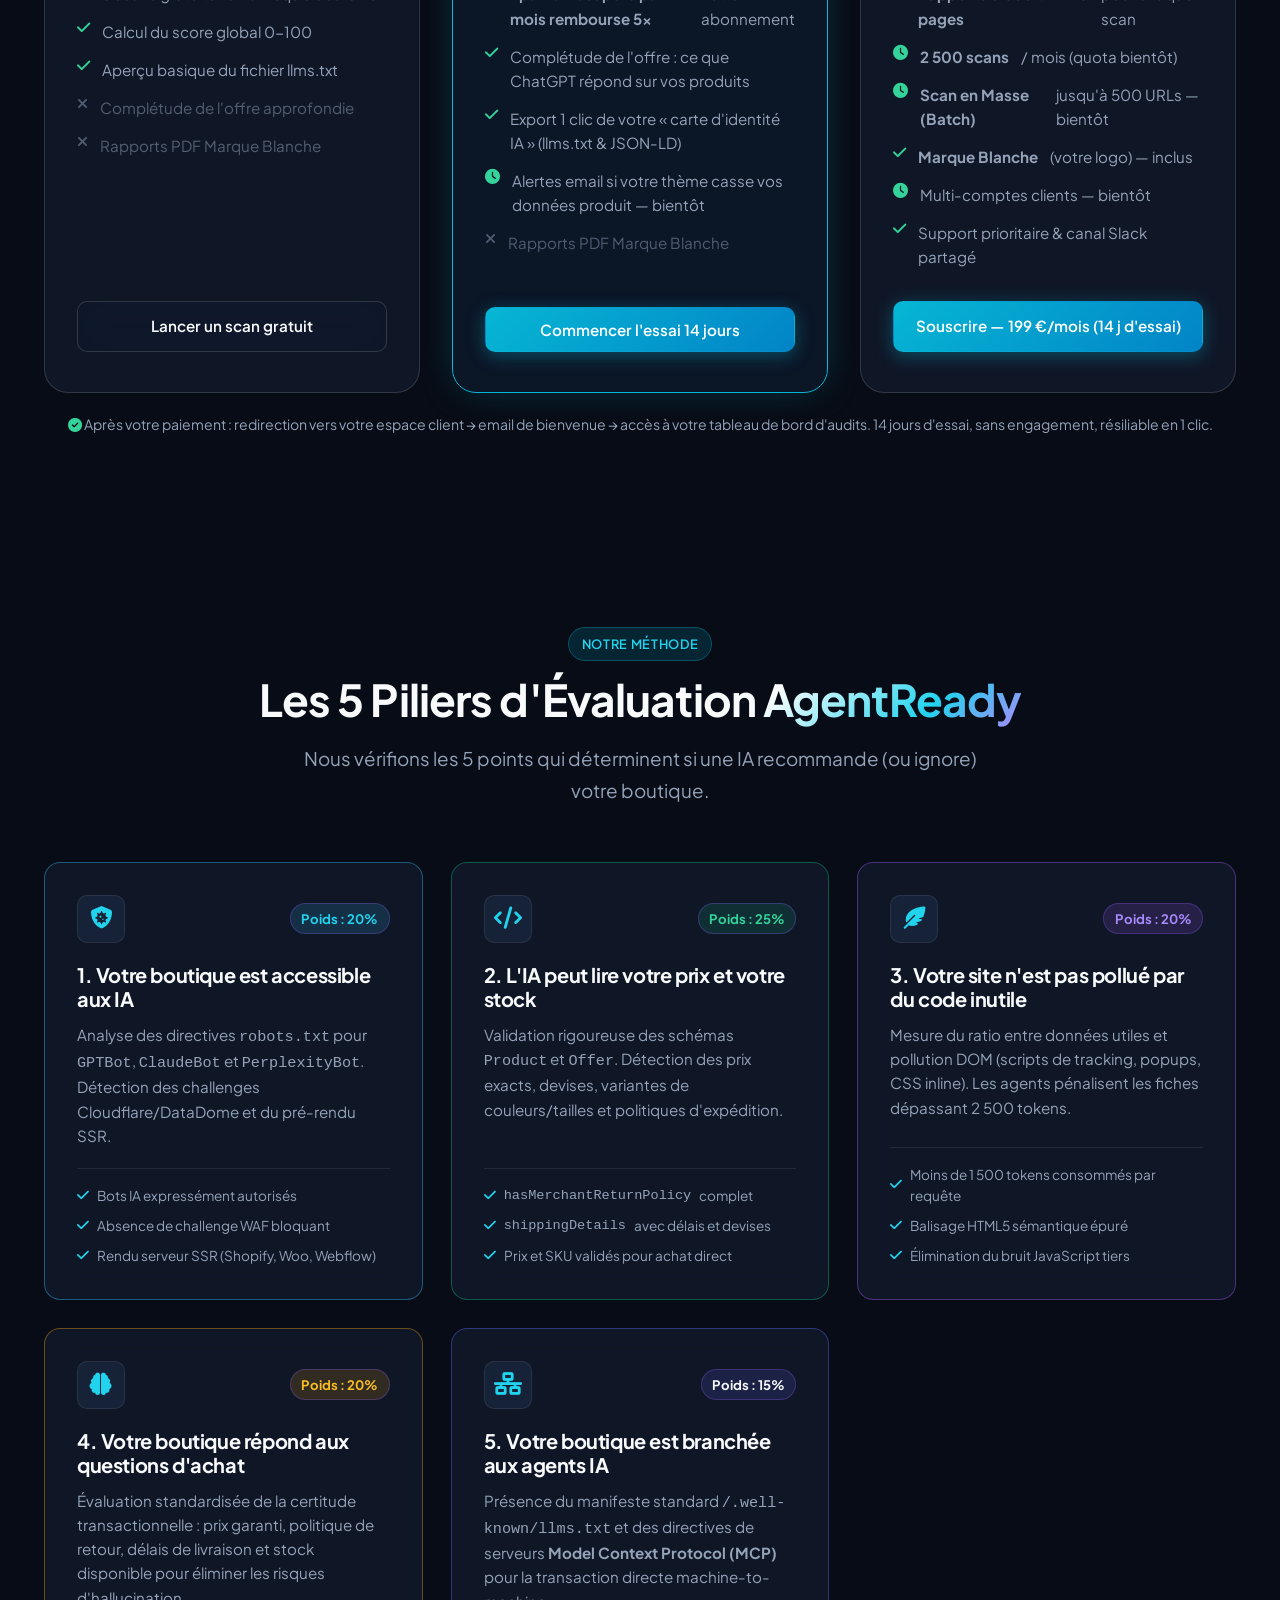
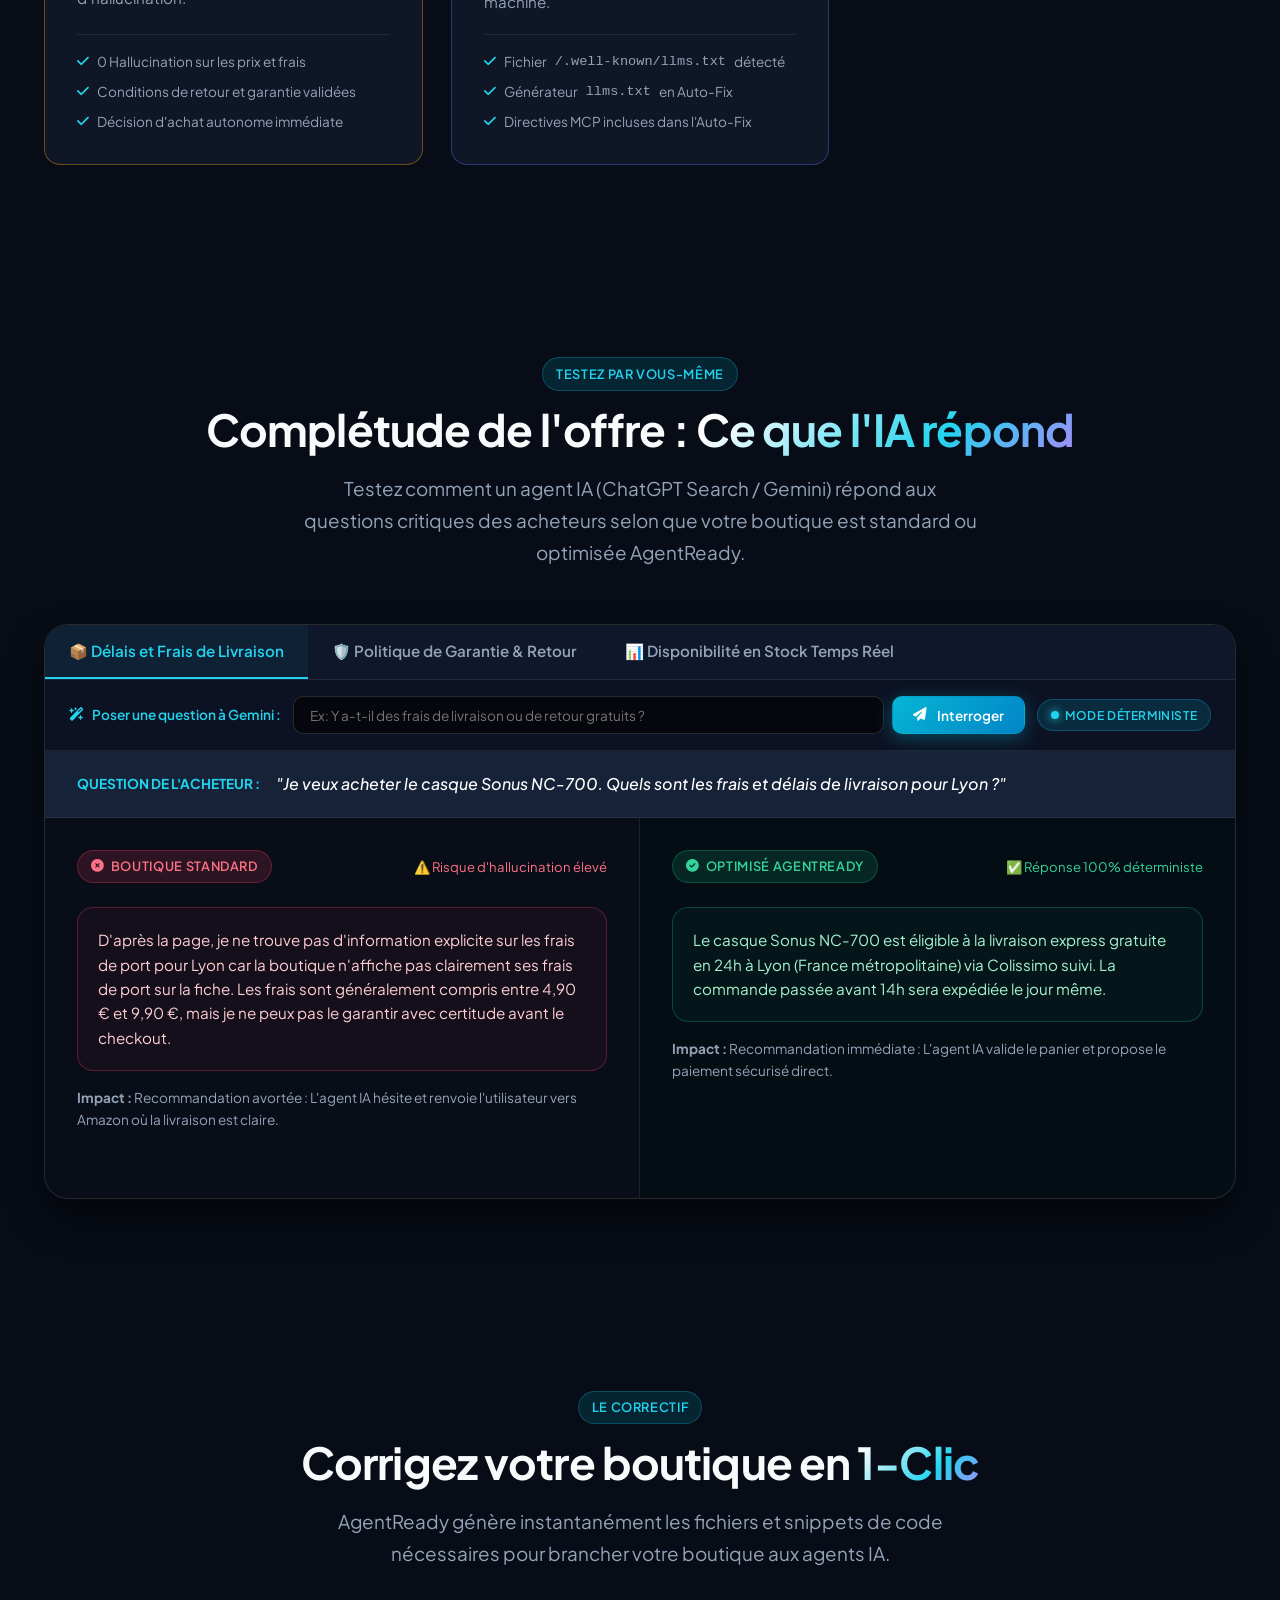
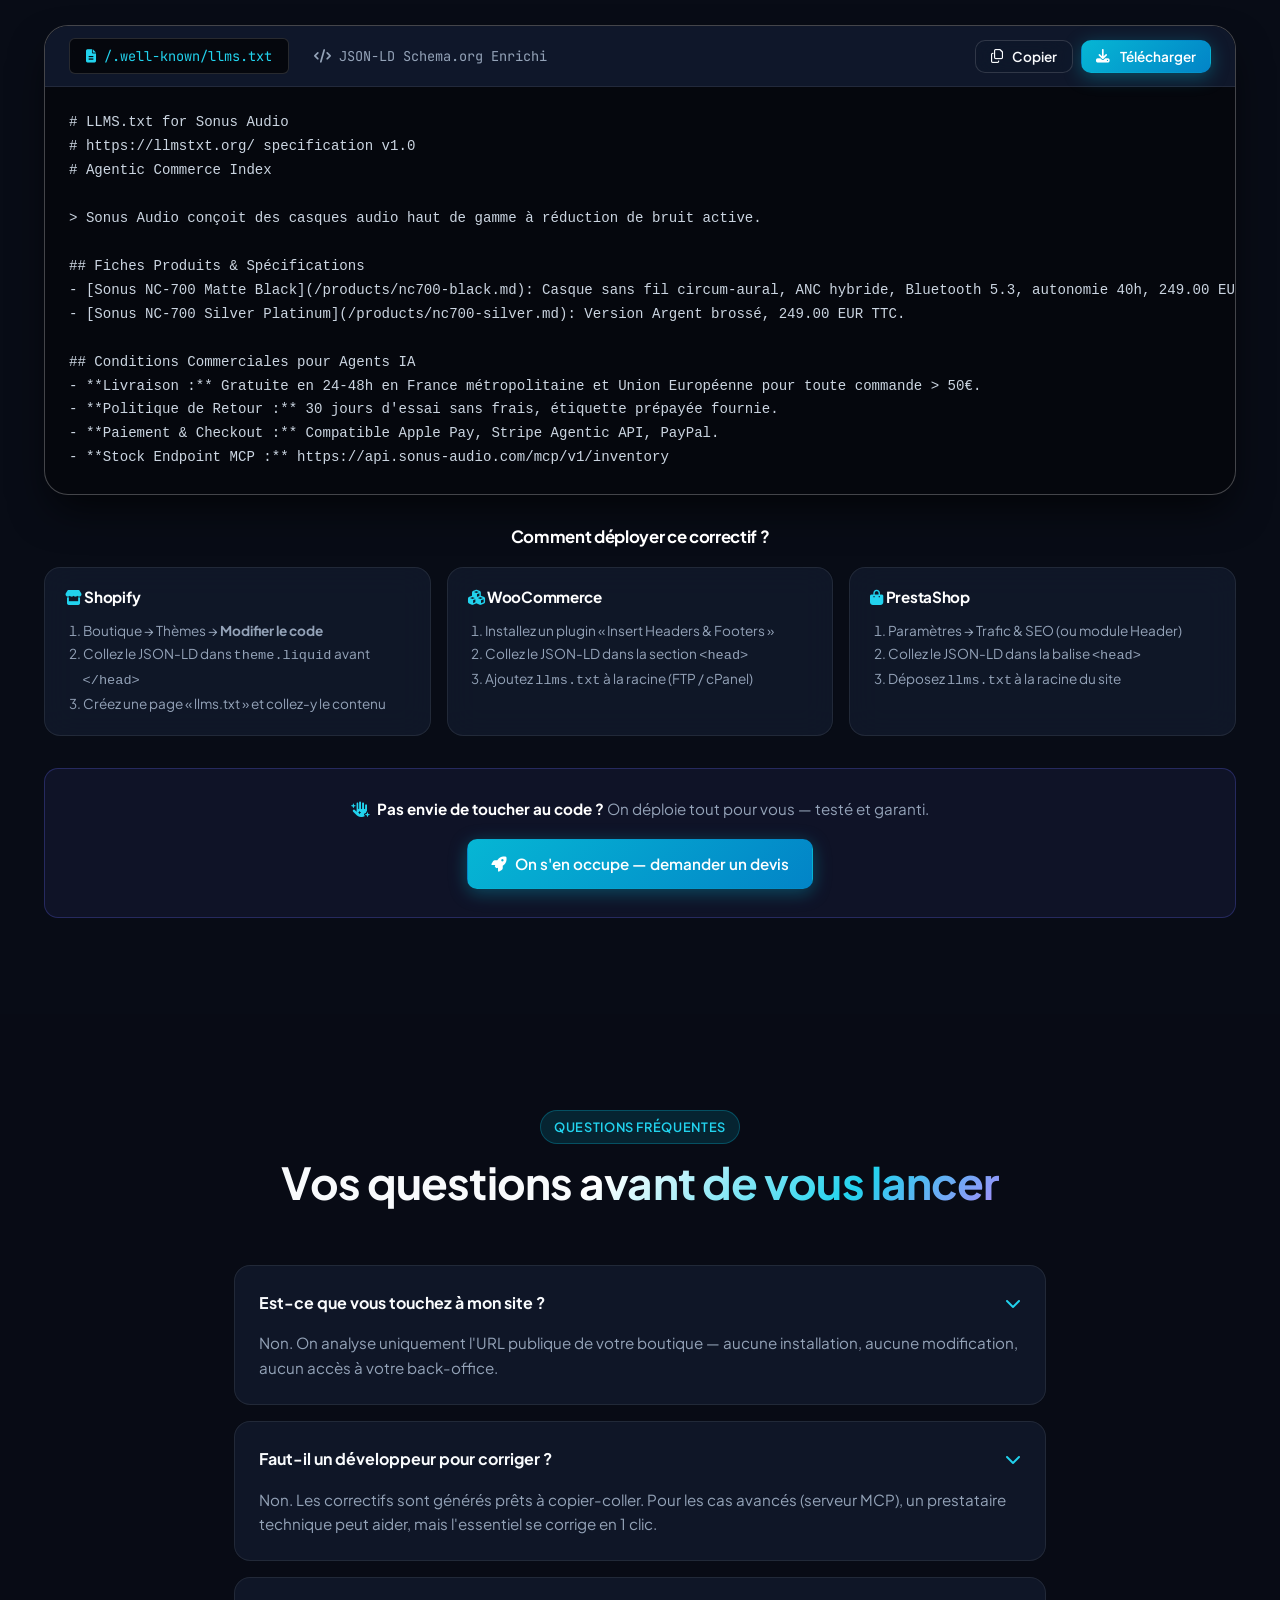
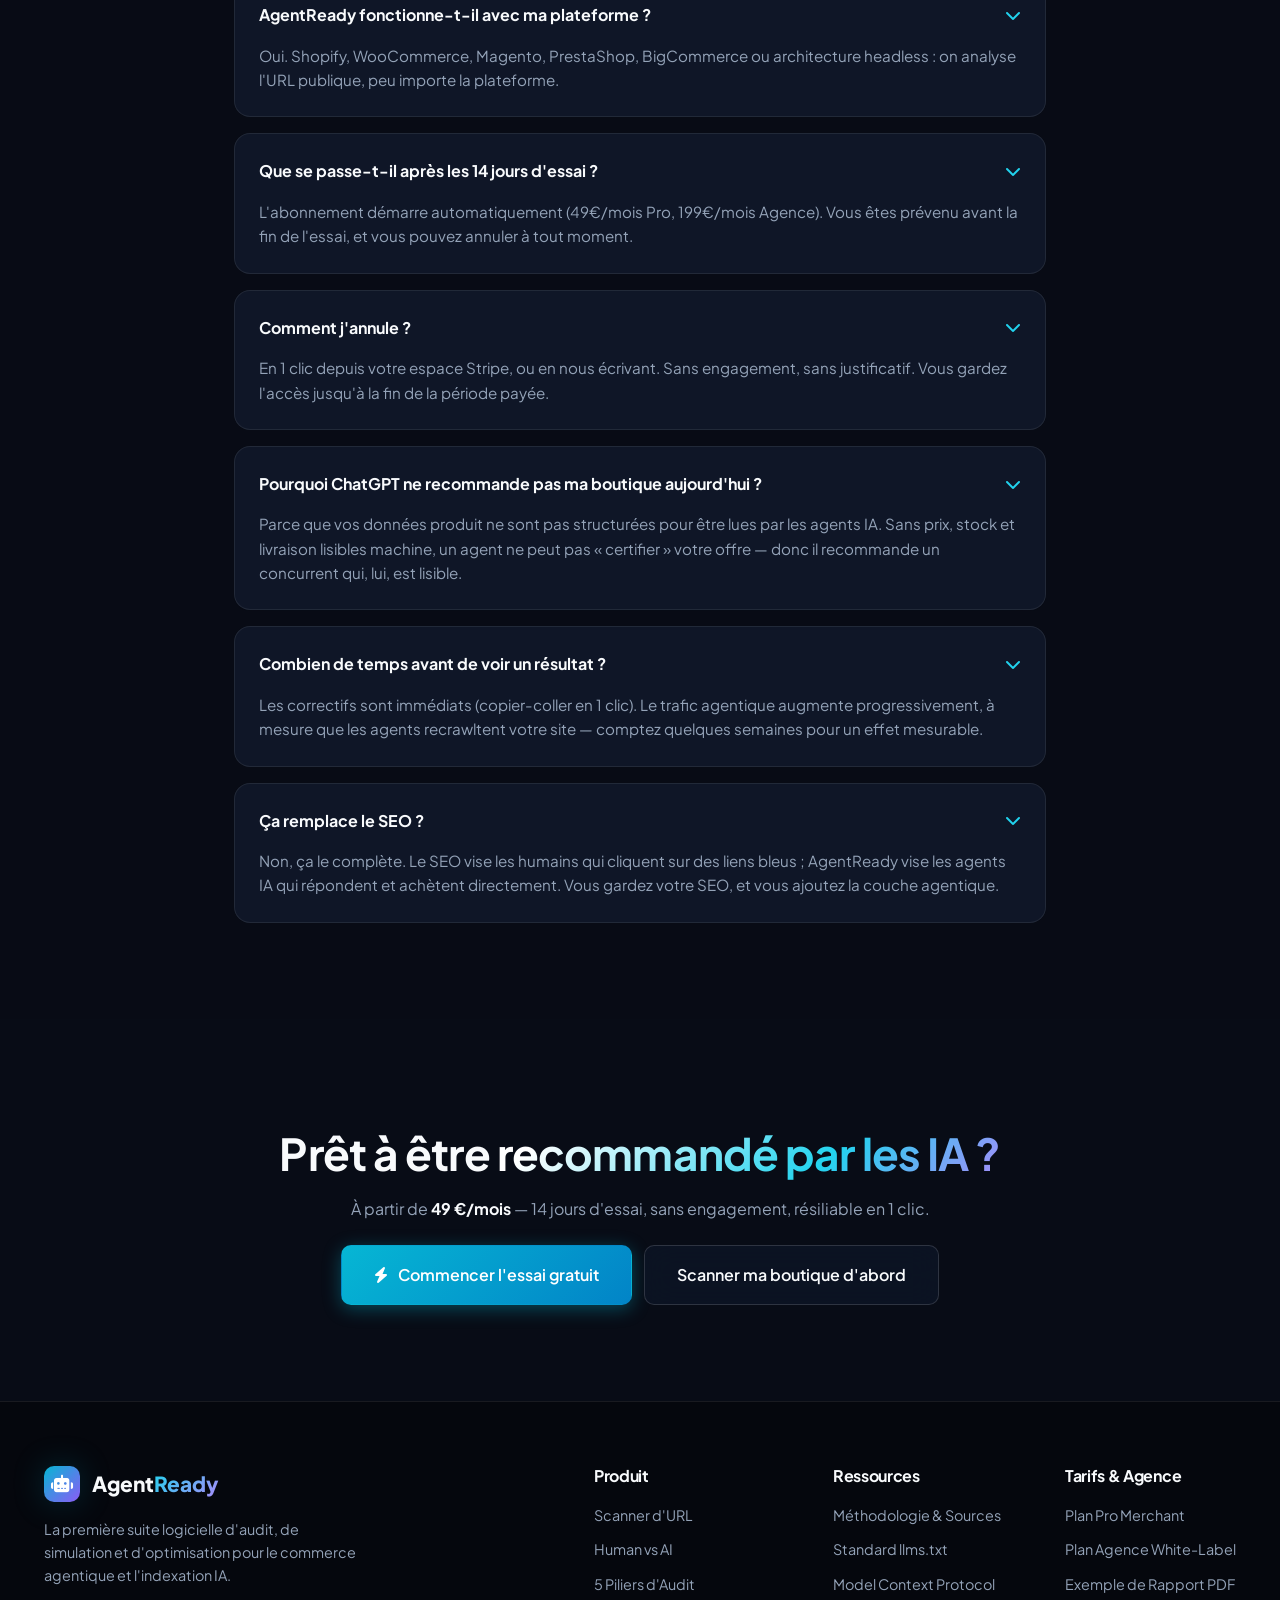
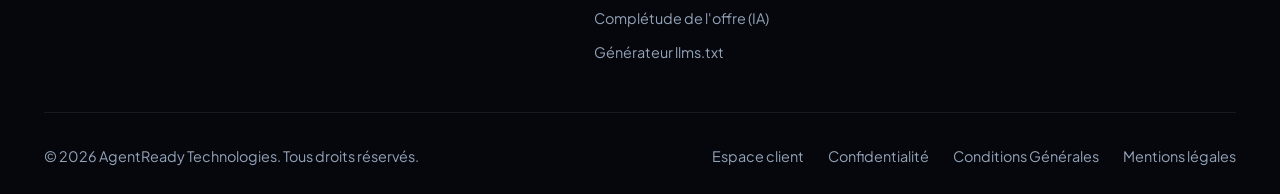
==== commit 55a055fa: "fix(honnetete+conversion): stats marche sourcées avec liens réels (Adobe 805%, Shopify +50%, Salesfo" ====
--- a/index.html
+++ b/index.html
@@ -532,17 +532,17 @@
         <div>
           <div style="font-size: 3rem; font-weight: 800; color: var(--cyan-400); margin-bottom: 0.5rem;">13×</div>
           <div style="color: var(--text-secondary); font-size: 0.95rem;">Croissance des ordres issus de la recherche IA</div>
-          <div style="color: var(--text-muted); font-size: 0.75rem; margin-top: 0.25rem;">Shopify — T1 2026</div>
+          <div style="color: var(--text-muted); font-size: 0.75rem; margin-top: 0.25rem;"><a href="https://www.shopify.com/enterprise/blog/ai-search-insights" target="_blank" rel="noopener" style="color: var(--cyan-400); text-decoration: none;">Shopify — T1 2026 ↗</a></div>
         </div>
         <div>
-          <div style="font-size: 3rem; font-weight: 800; color: var(--emerald-400); margin-bottom: 0.5rem;">+54%</div>
+          <div style="font-size: 3rem; font-weight: 800; color: var(--emerald-400); margin-bottom: 0.5rem;">+50%</div>
           <div style="color: var(--text-secondary); font-size: 0.95rem;">Conversion supérieure du trafic référé par IA</div>
-          <div style="color: var(--text-muted); font-size: 0.75rem; margin-top: 0.25rem;">Shopify & Adobe — 2026</div>
+          <div style="color: var(--text-muted); font-size: 0.75rem; margin-top: 0.25rem;"><a href="https://www.shopify.com/enterprise/blog/ai-search-insights" target="_blank" rel="noopener" style="color: var(--emerald-400); text-decoration: none;">Shopify — T1 2026 ↗</a></div>
         </div>
         <div>
           <div style="font-size: 3rem; font-weight: 800; color: var(--violet-400); margin-bottom: 0.5rem;">$67 Md</div>
           <div style="color: var(--text-secondary); font-size: 0.95rem;">Ventes influencées par les agents IA en une semaine</div>
-          <div style="color: var(--text-muted); font-size: 0.75rem; margin-top: 0.25rem;">Salesforce — Cyber Week 2025</div>
+          <div style="color: var(--text-muted); font-size: 0.75rem; margin-top: 0.25rem;"><a href="https://www.salesforce.com/news/press-releases/2025/12/05/cyber-week-ai-agents-sales/" target="_blank" rel="noopener" style="color: var(--violet-400); text-decoration: none;">Salesforce — Cyber Week 2025 ↗</a></div>
         </div>
         <div>
           <div style="font-size: 3rem; font-weight: 800; color: #fff; margin-bottom: 0.5rem;">&lt; 15s</div>
@@ -950,6 +950,48 @@
         </div>
       </div>
 
+      <!-- Guide de déploiement par plateforme -->
+      <div style="margin-top: 2rem; text-align: center;">
+        <h3 style="font-size: 1.05rem; margin-bottom: 1.25rem; color: #fff;">Comment déployer ce correctif ?</h3>
+        <div style="display: grid; grid-template-columns: repeat(auto-fit, minmax(240px, 1fr)); gap: 1rem; text-align: left;">
+          <div class="pillar-card" style="padding: 1.25rem;">
+            <h4 style="font-size: 0.95rem; margin-bottom: 0.75rem; color: #fff;"><i class="fas fa-store" style="color: var(--cyan-400);"></i> Shopify</h4>
+            <ol style="padding-left: 1.1rem; color: var(--text-secondary); font-size: 0.85rem; line-height: 1.7; margin: 0;">
+              <li>Boutique → Thèmes → <b>Modifier le code</b></li>
+              <li>Collez le JSON-LD dans <code>theme.liquid</code> avant <code>&lt;/head&gt;</code></li>
+              <li>Créez une page « llms.txt » et collez-y le contenu</li>
+            </ol>
+          </div>
+          <div class="pillar-card" style="padding: 1.25rem;">
+            <h4 style="font-size: 0.95rem; margin-bottom: 0.75rem; color: #fff;"><i class="fas fa-cubes" style="color: var(--cyan-400);"></i> WooCommerce</h4>
+            <ol style="padding-left: 1.1rem; color: var(--text-secondary); font-size: 0.85rem; line-height: 1.7; margin: 0;">
+              <li>Installez un plugin « Insert Headers &amp; Footers »</li>
+              <li>Collez le JSON-LD dans la section <code>&lt;head&gt;</code></li>
+              <li>Ajoutez <code>llms.txt</code> à la racine (FTP / cPanel)</li>
+            </ol>
+          </div>
+          <div class="pillar-card" style="padding: 1.25rem;">
+            <h4 style="font-size: 0.95rem; margin-bottom: 0.75rem; color: #fff;"><i class="fas fa-shopping-bag" style="color: var(--cyan-400);"></i> PrestaShop</h4>
+            <ol style="padding-left: 1.1rem; color: var(--text-secondary); font-size: 0.85rem; line-height: 1.7; margin: 0;">
+              <li>Paramètres → Trafic &amp; SEO (ou module Header)</li>
+              <li>Collez le JSON-LD dans la balise <code>&lt;head&gt;</code></li>
+              <li>Déposez <code>llms.txt</code> à la racine du site</li>
+            </ol>
+          </div>
+        </div>
+      </div>
+
+      <!-- Upsell "on s'en occupe" -->
+      <div style="text-align: center; margin-top: 2rem; padding: 1.75rem 1.5rem; background: rgba(99, 102, 241, 0.08); border: 1px solid rgba(99, 102, 241, 0.28); border-radius: 14px;">
+        <p style="color: var(--text-secondary); font-size: 0.95rem; margin-bottom: 1.1rem; line-height: 1.6;">
+          <i class="fas fa-hand-sparkles" style="color: var(--cyan-400); margin-right: 0.3rem;"></i>
+          <strong style="color: #fff;">Pas envie de toucher au code ?</strong> On déploie tout pour vous — testé et garanti.
+        </p>
+        <a href="mailto:contact@agentready.io?subject=D%C3%A9ploiement%20AgentReady%20pour%20ma%20boutique" class="btn btn-primary" style="font-size: 0.95rem;">
+          <i class="fas fa-rocket"></i> On s'en occupe — demander un devis
+        </a>
+      </div>
+
     </div>
   </section>
 
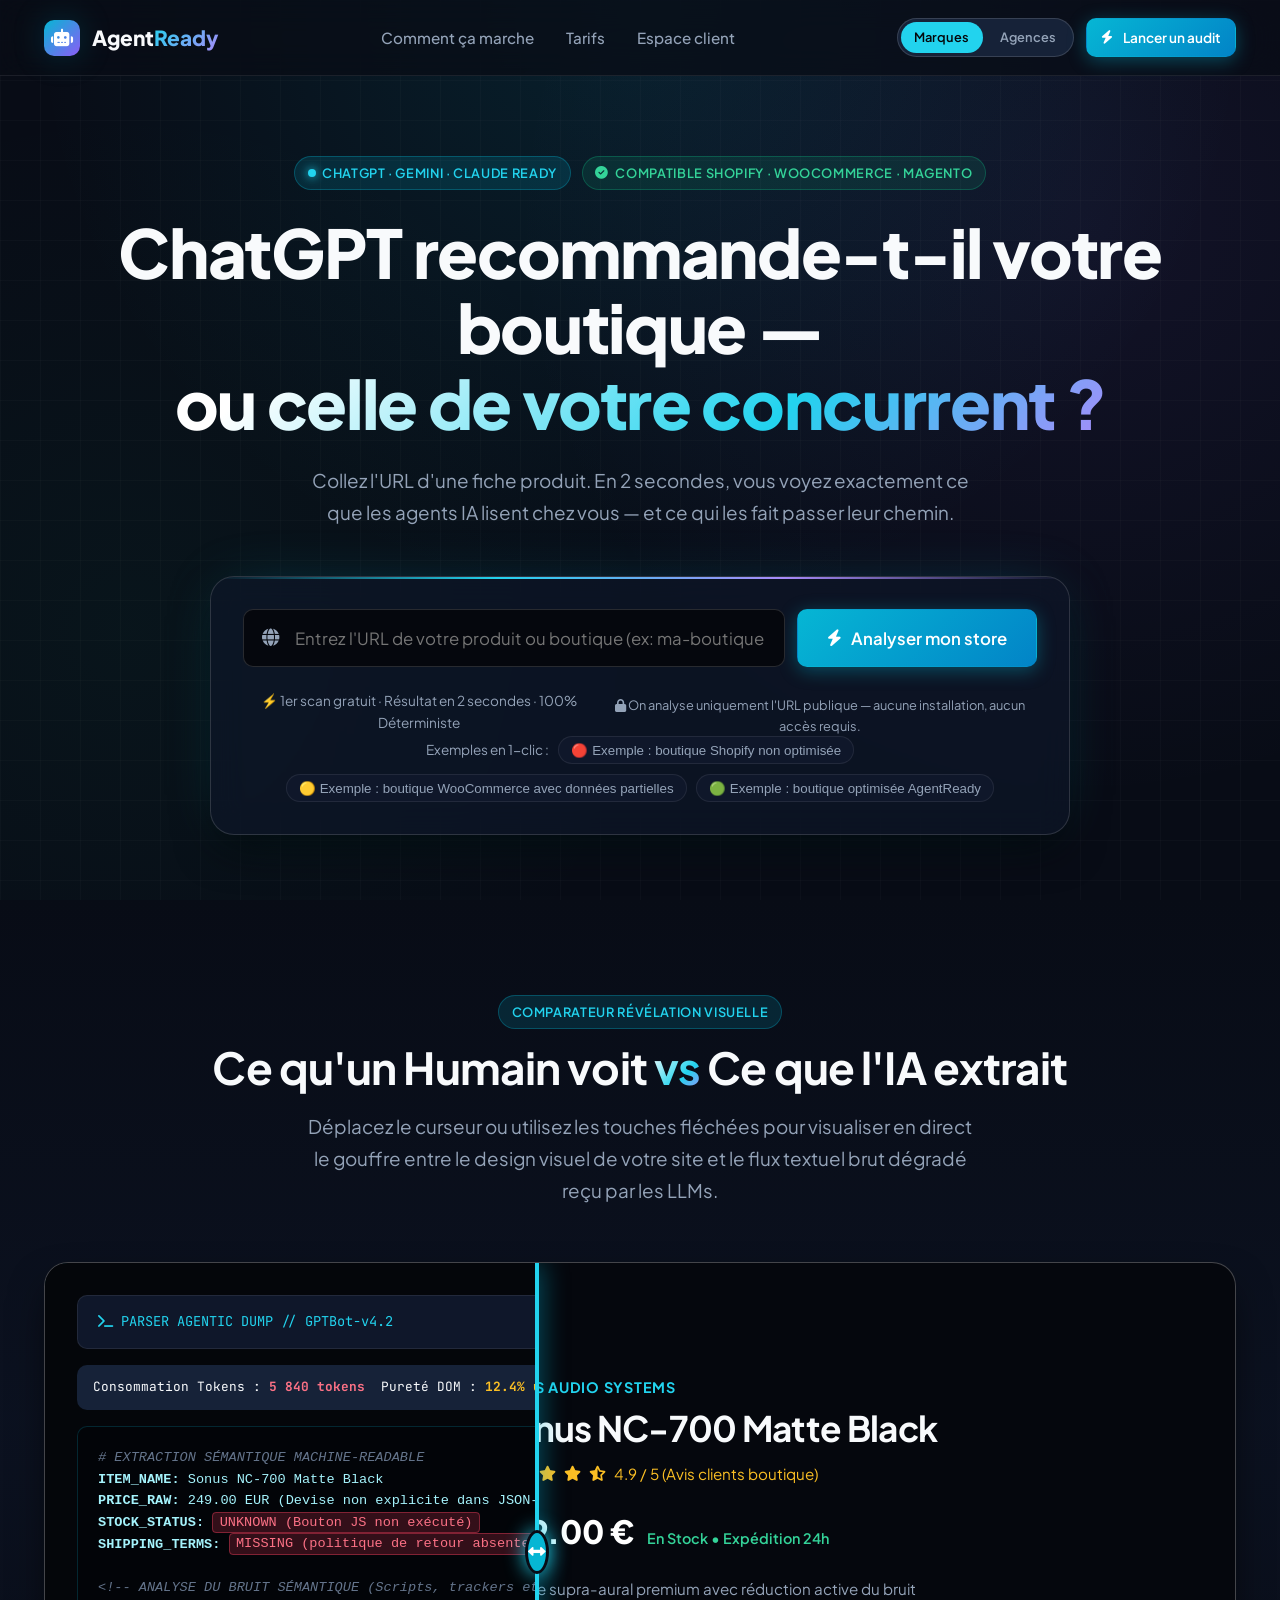
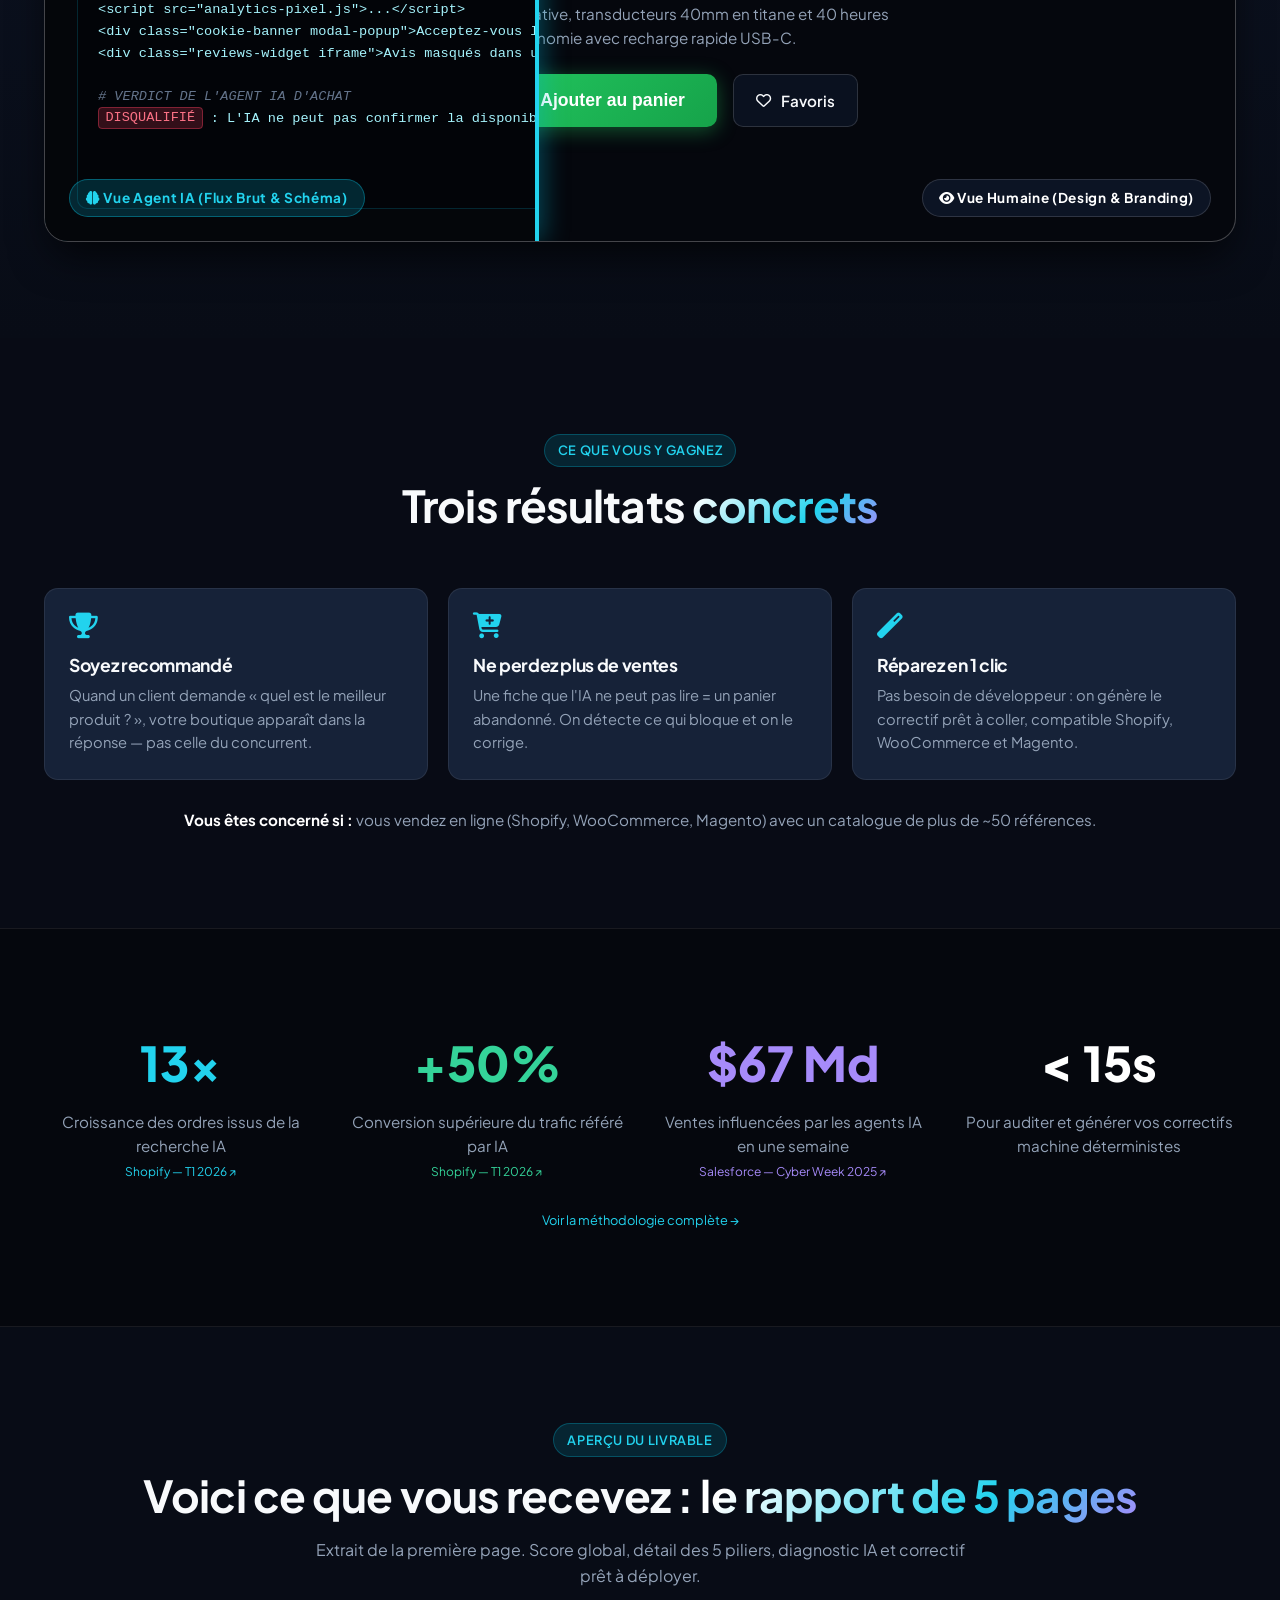
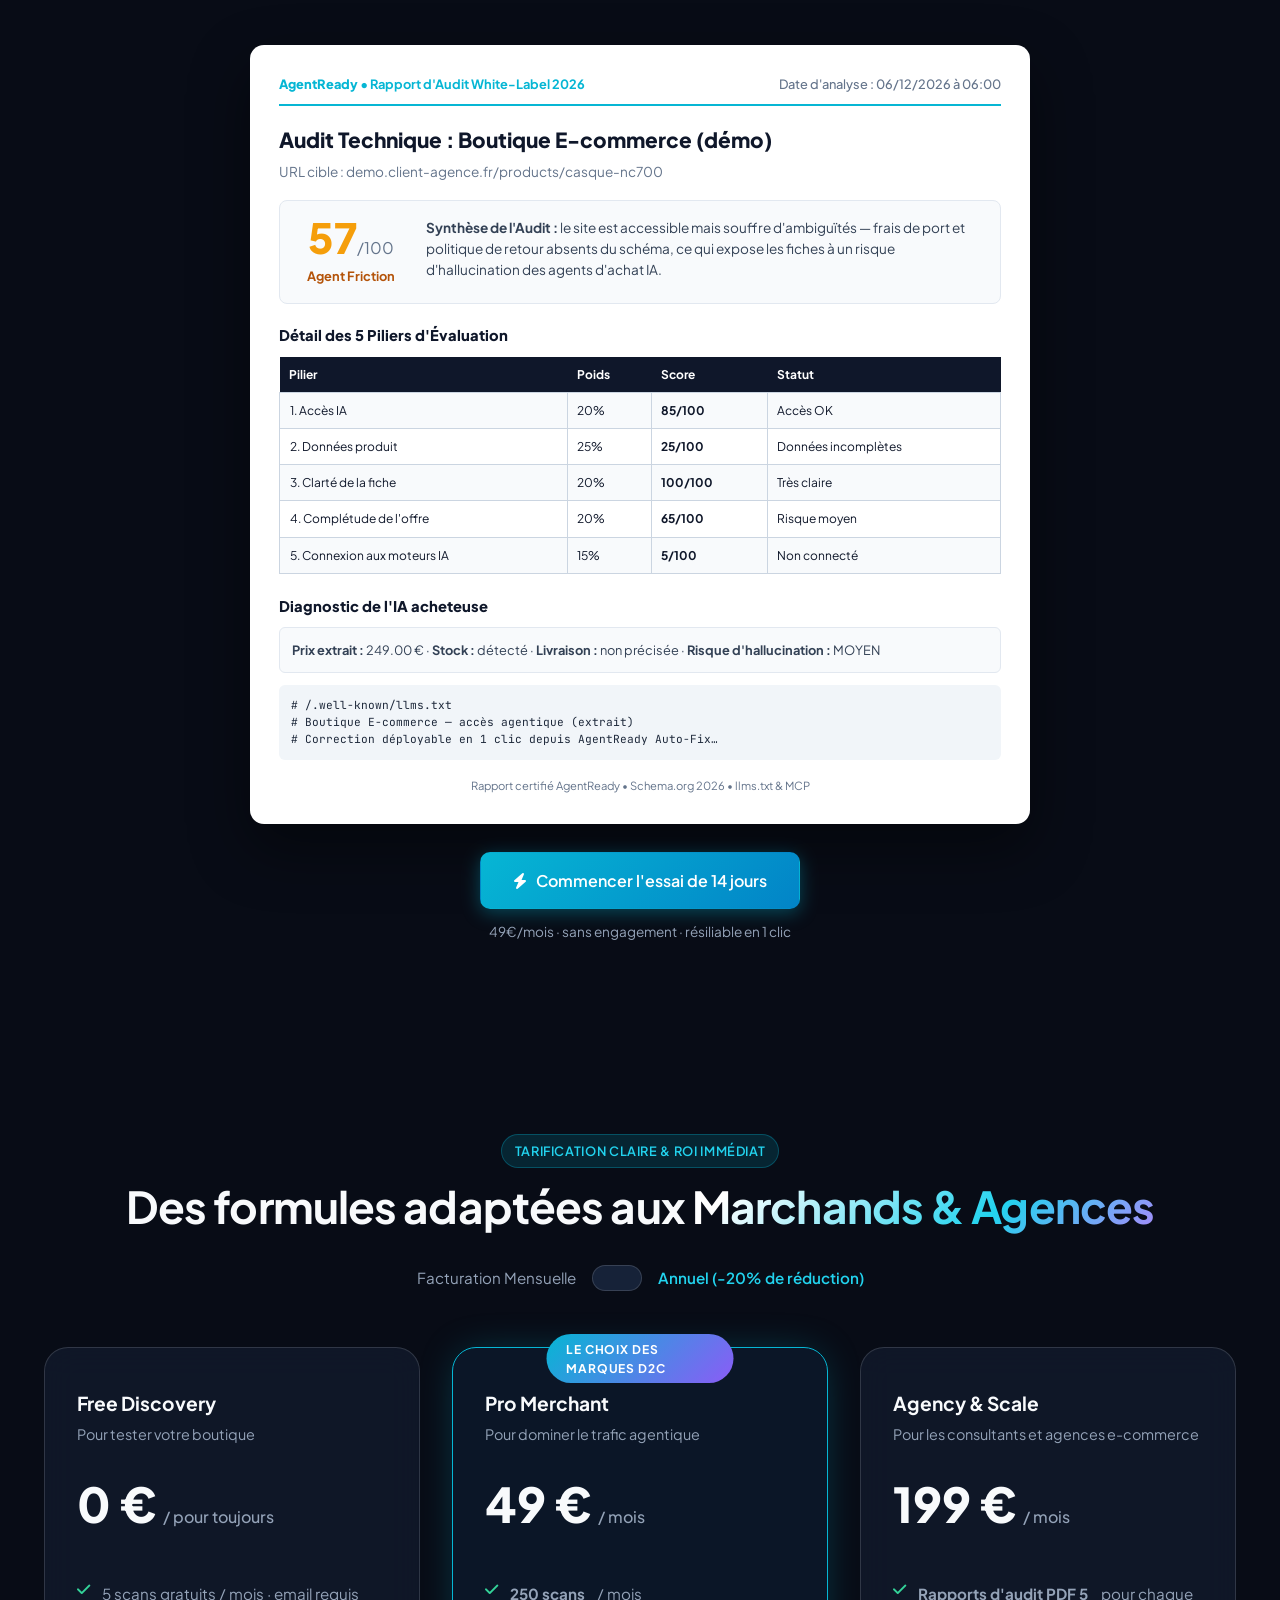
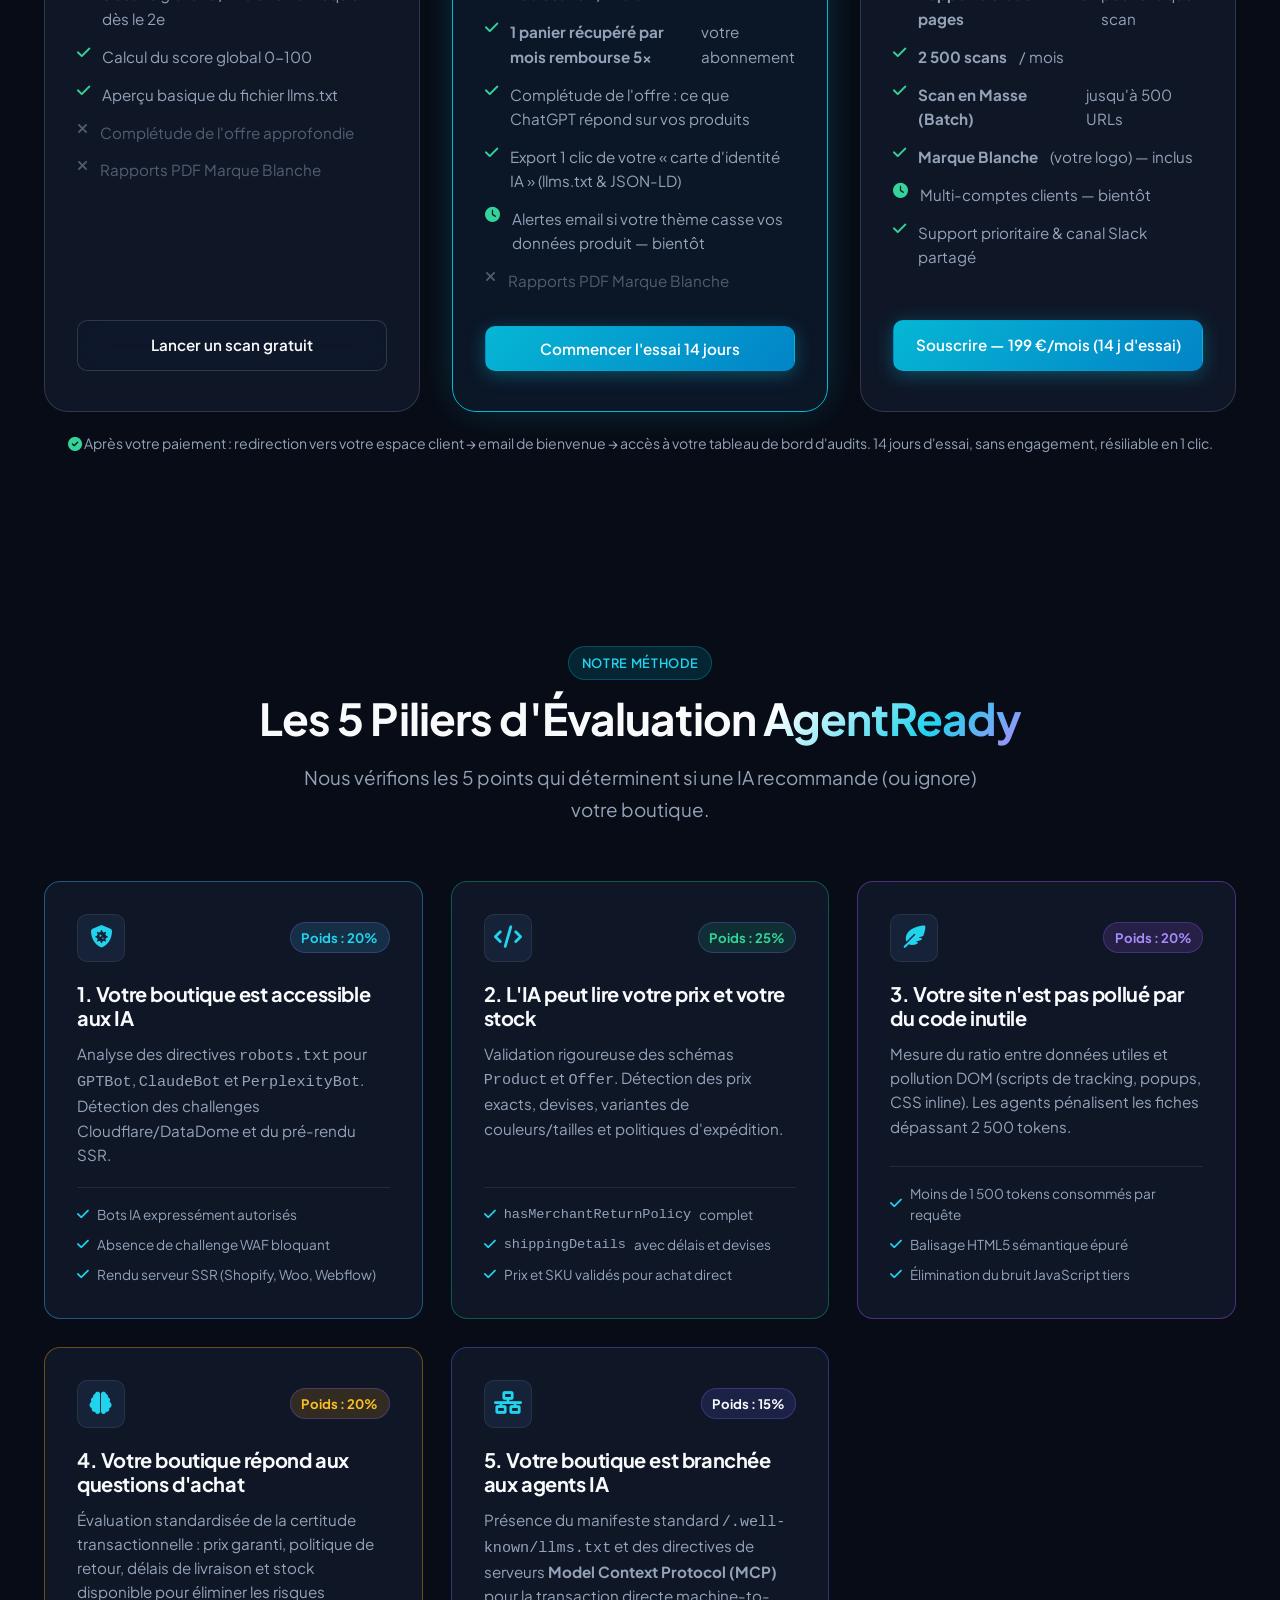
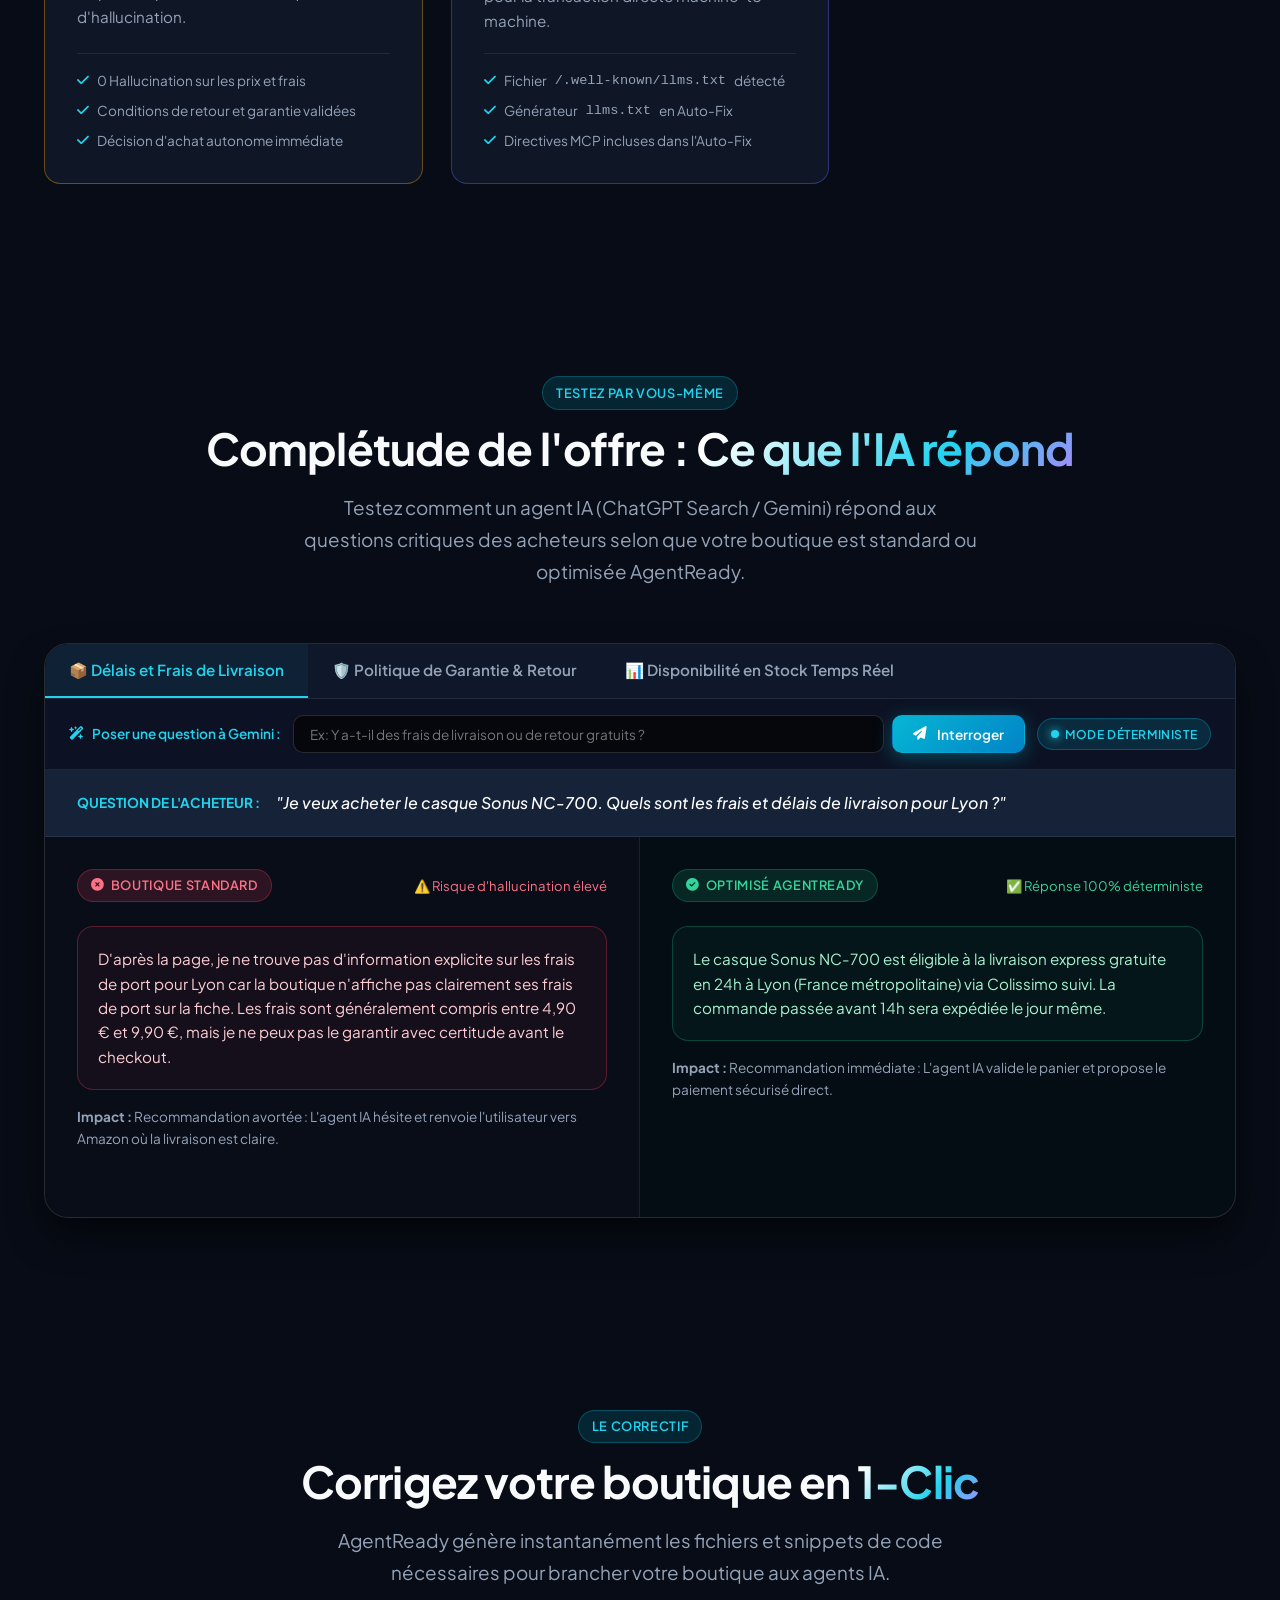
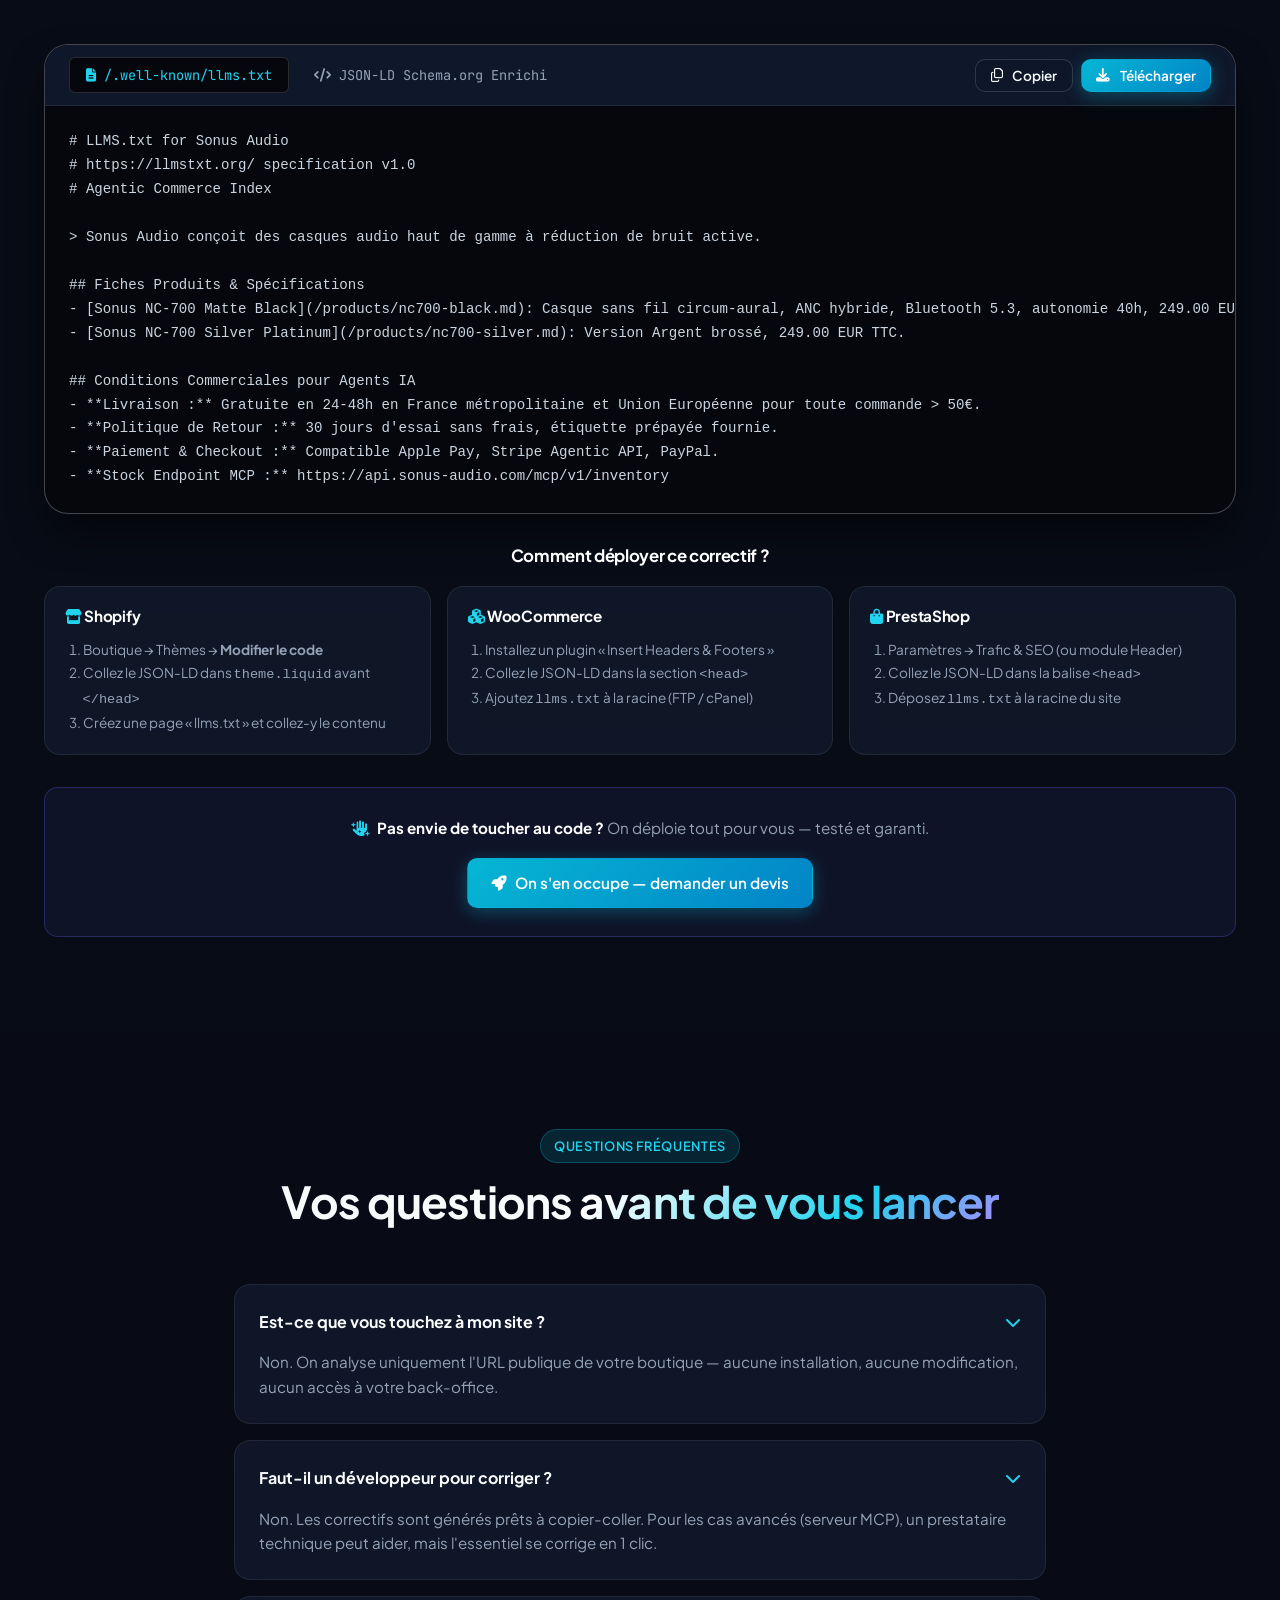
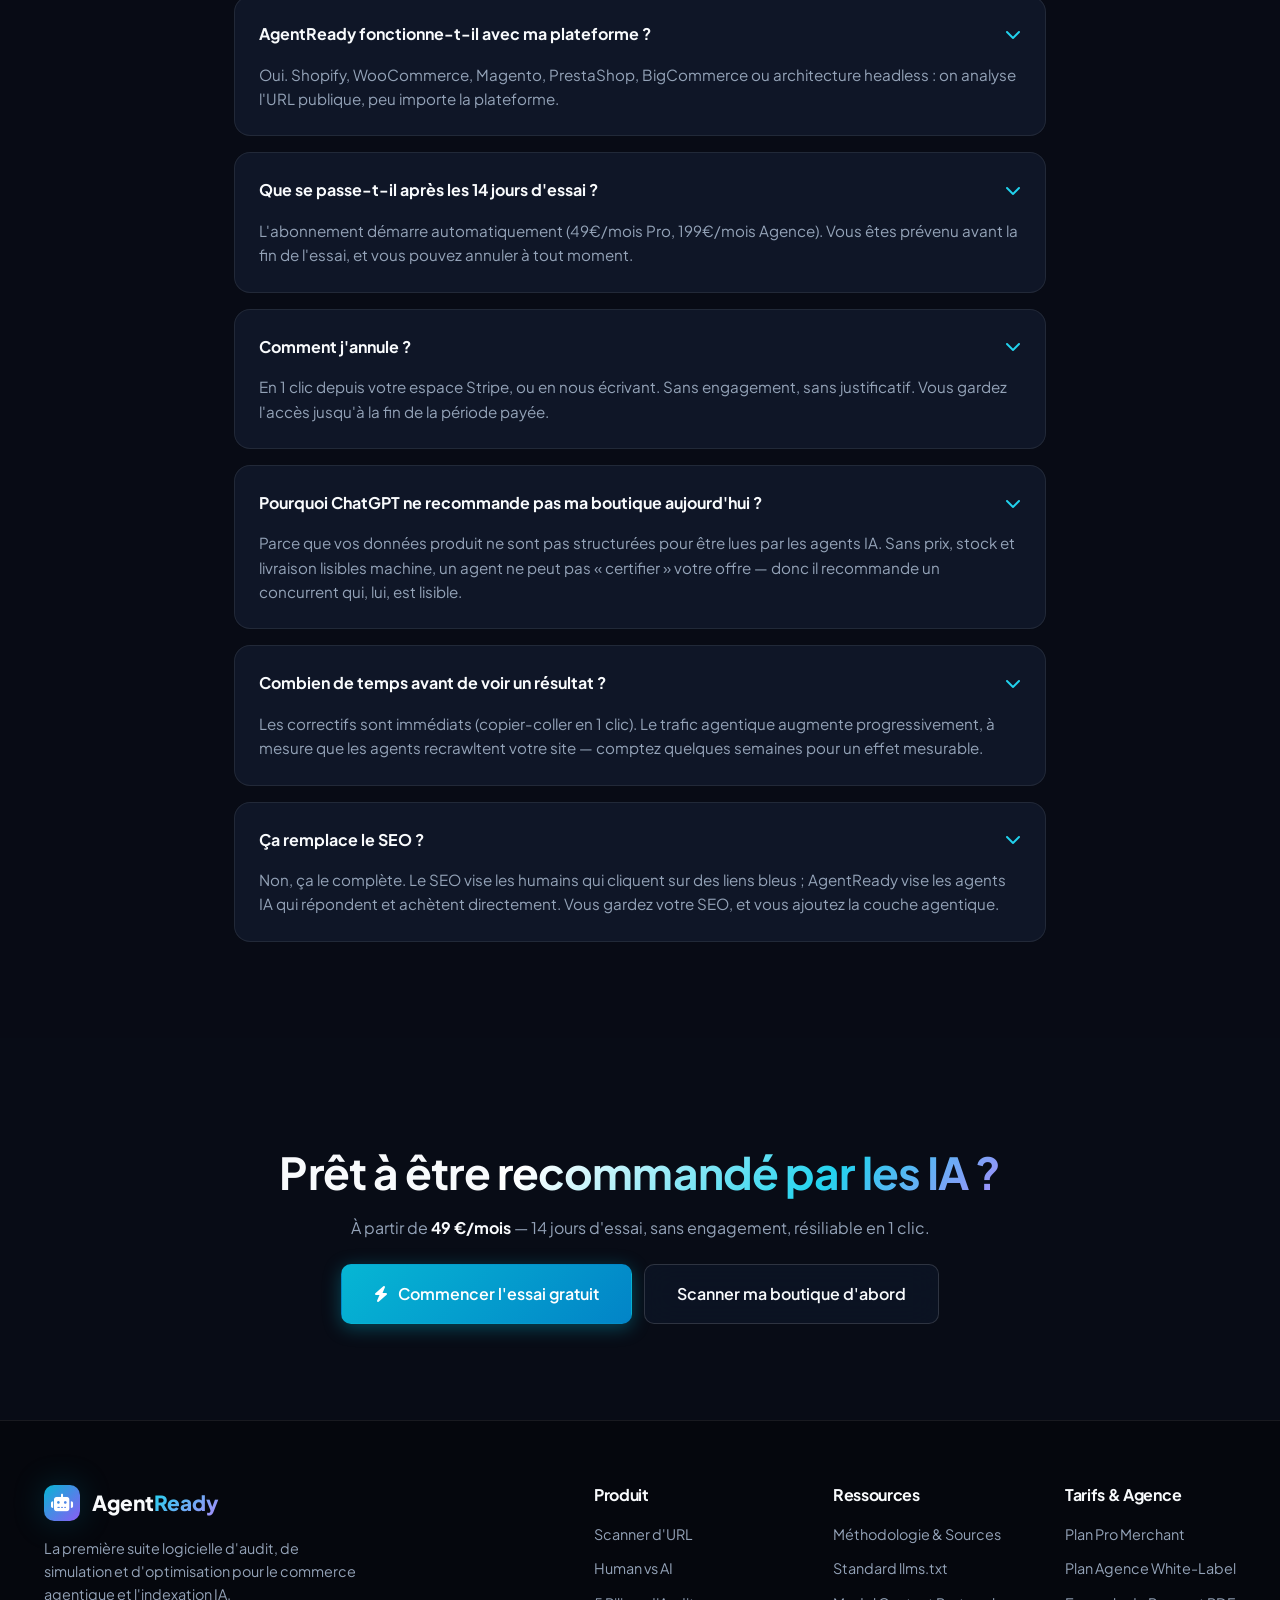
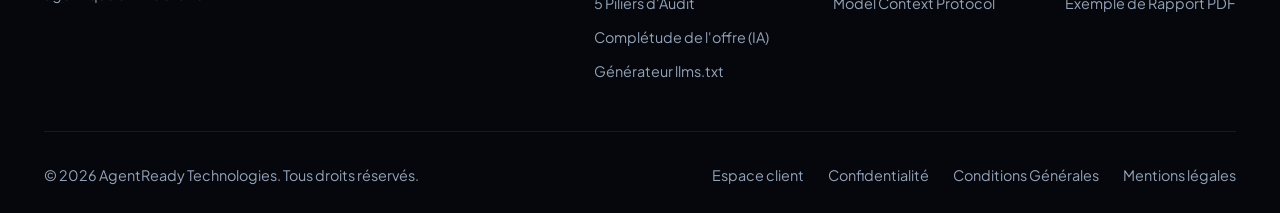
==== commit cffeeedd: "feat(quota): quota mensuel par palier (gratuit 5 / Pro 250 / Agency 2500) - _get_subscription_tier()" ====
--- a/index.html
+++ b/index.html
@@ -651,7 +651,7 @@
           </div>
 
           <ul class="pricing-features">
-            <li class="included"><i class="fas fa-check"></i> 5 scans gratuits · email requis dès le 2e</li>
+            <li class="included"><i class="fas fa-check"></i> 5 scans gratuits / mois · email requis dès le 2e</li>
             <li class="included"><i class="fas fa-check"></i> Calcul du score global 0-100</li>
             <li class="included"><i class="fas fa-check"></i> Aperçu basique du fichier llms.txt</li>
             <li class="excluded"><i class="fas fa-times"></i> Complétude de l'offre approfondie</li>
@@ -673,6 +673,7 @@
           </div>
 
           <ul class="pricing-features">
+            <li class="included"><i class="fas fa-check"></i> <strong>250 scans</strong> / mois</li>
             <li class="included"><i class="fas fa-check"></i> <strong>1 panier récupéré par mois rembourse 5×</strong> votre abonnement</li>
             <li class="included"><i class="fas fa-check"></i> Complétude de l'offre : ce que ChatGPT répond sur vos produits</li>
             <li class="included"><i class="fas fa-check"></i> Export 1 clic de votre « carte d'identité IA » (llms.txt & JSON-LD)</li>
@@ -694,8 +695,8 @@
 
           <ul class="pricing-features">
             <li class="included"><i class="fas fa-check"></i> <strong>Rapports d'audit PDF 5 pages</strong> pour chaque scan</li>
-            <li class="included"><i class="fas fa-clock"></i> <strong>2 500 scans</strong> / mois (quota bientôt)</li>
-            <li class="included"><i class="fas fa-clock"></i> <strong>Scan en Masse (Batch)</strong> jusqu'à 500 URLs — bientôt</li>
+            <li class="included"><i class="fas fa-check"></i> <strong>2 500 scans</strong> / mois</li>
+            <li class="included"><i class="fas fa-check"></i> <strong>Scan en Masse (Batch)</strong> jusqu'à 500 URLs</li>
             <li class="included"><i class="fas fa-check"></i> <strong>Marque Blanche</strong> (votre logo) — inclus</li>
             <li class="included"><i class="fas fa-clock"></i> Multi-comptes clients — bientôt</li>
             <li class="included"><i class="fas fa-check"></i> Support prioritaire & canal Slack partagé</li>
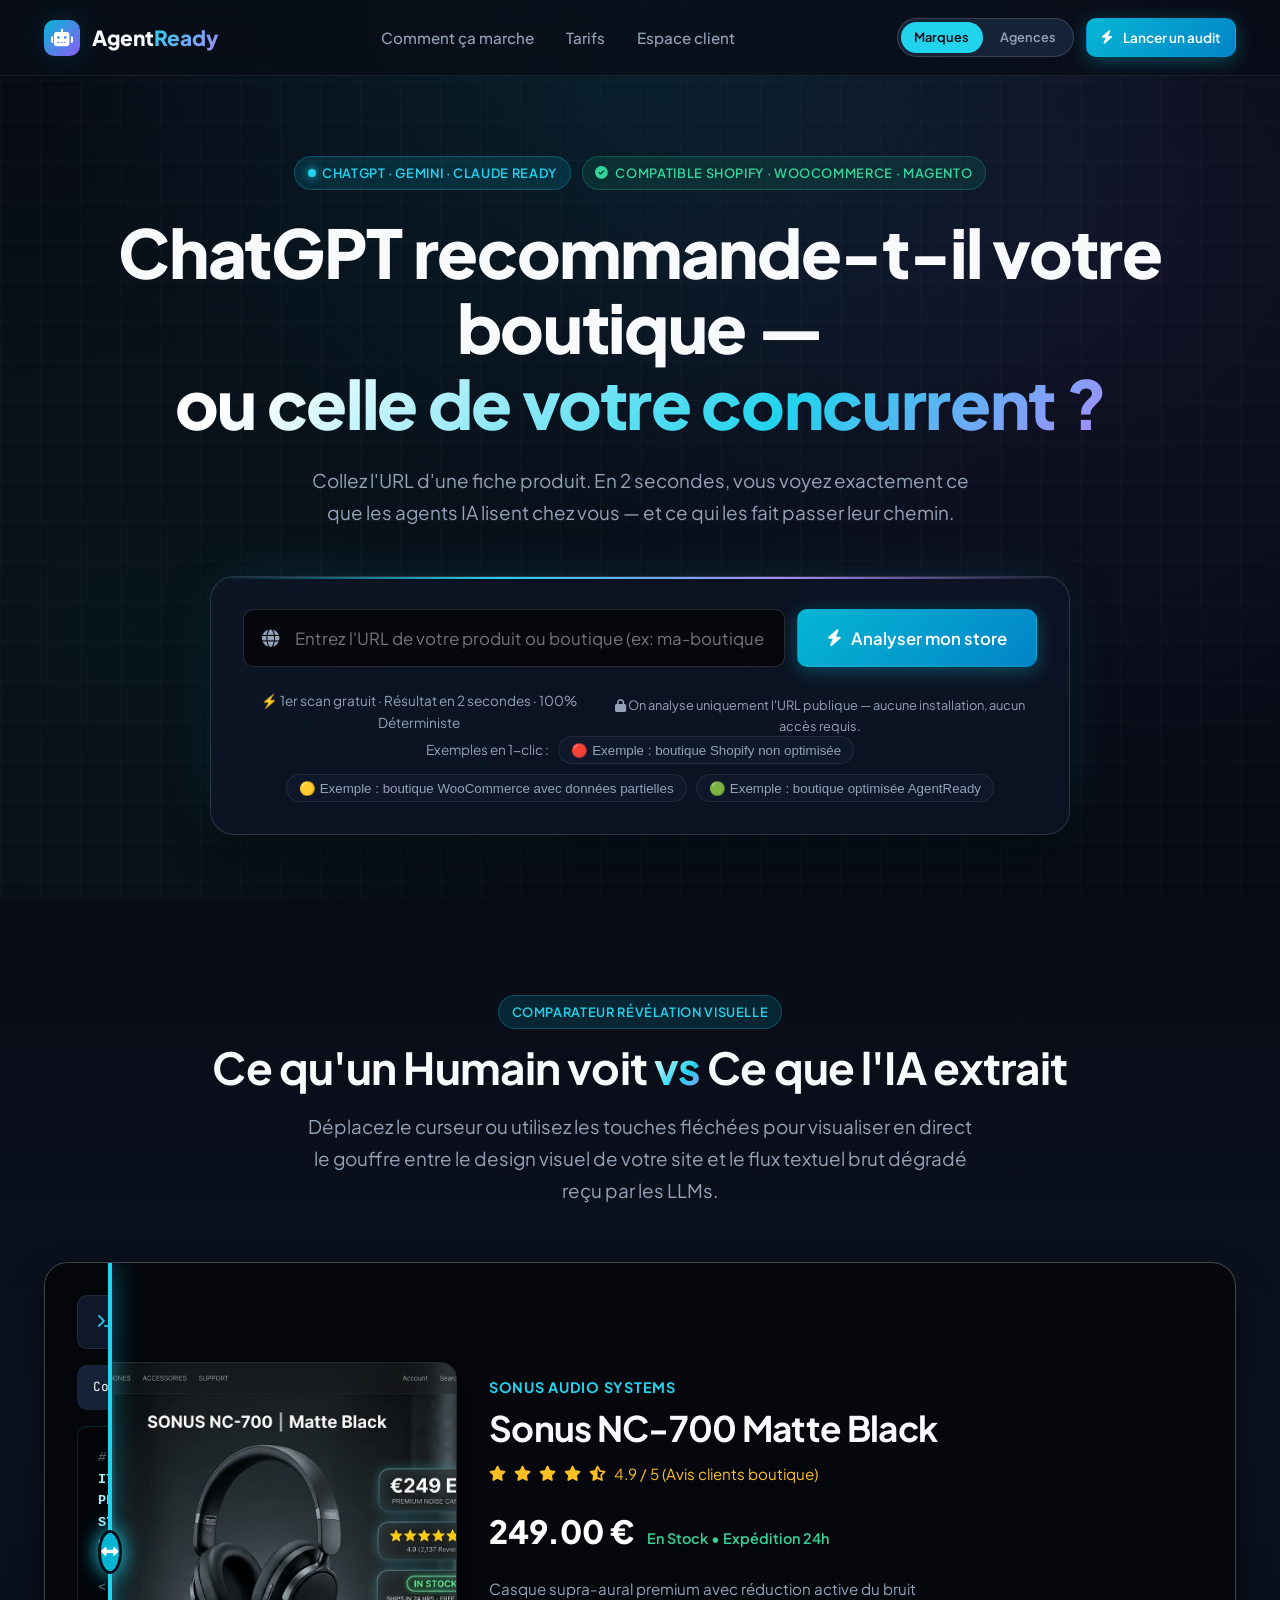
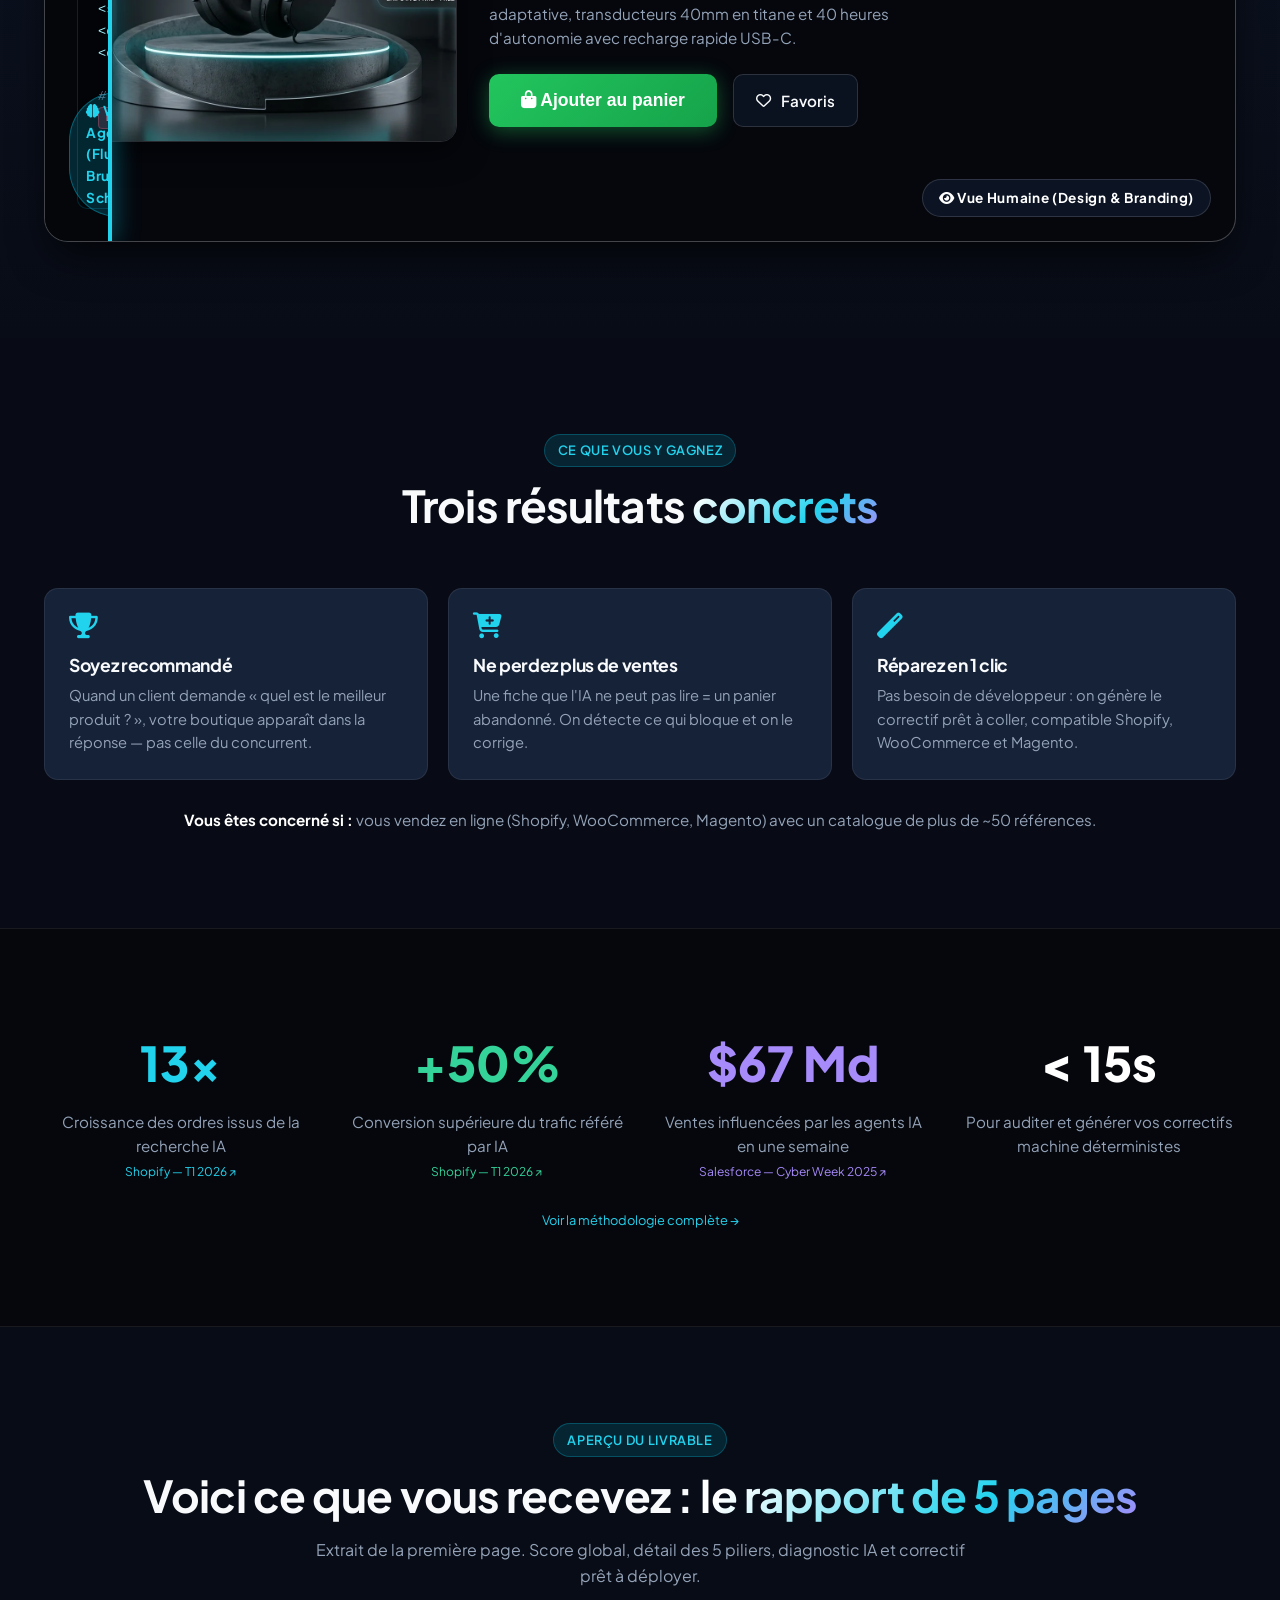
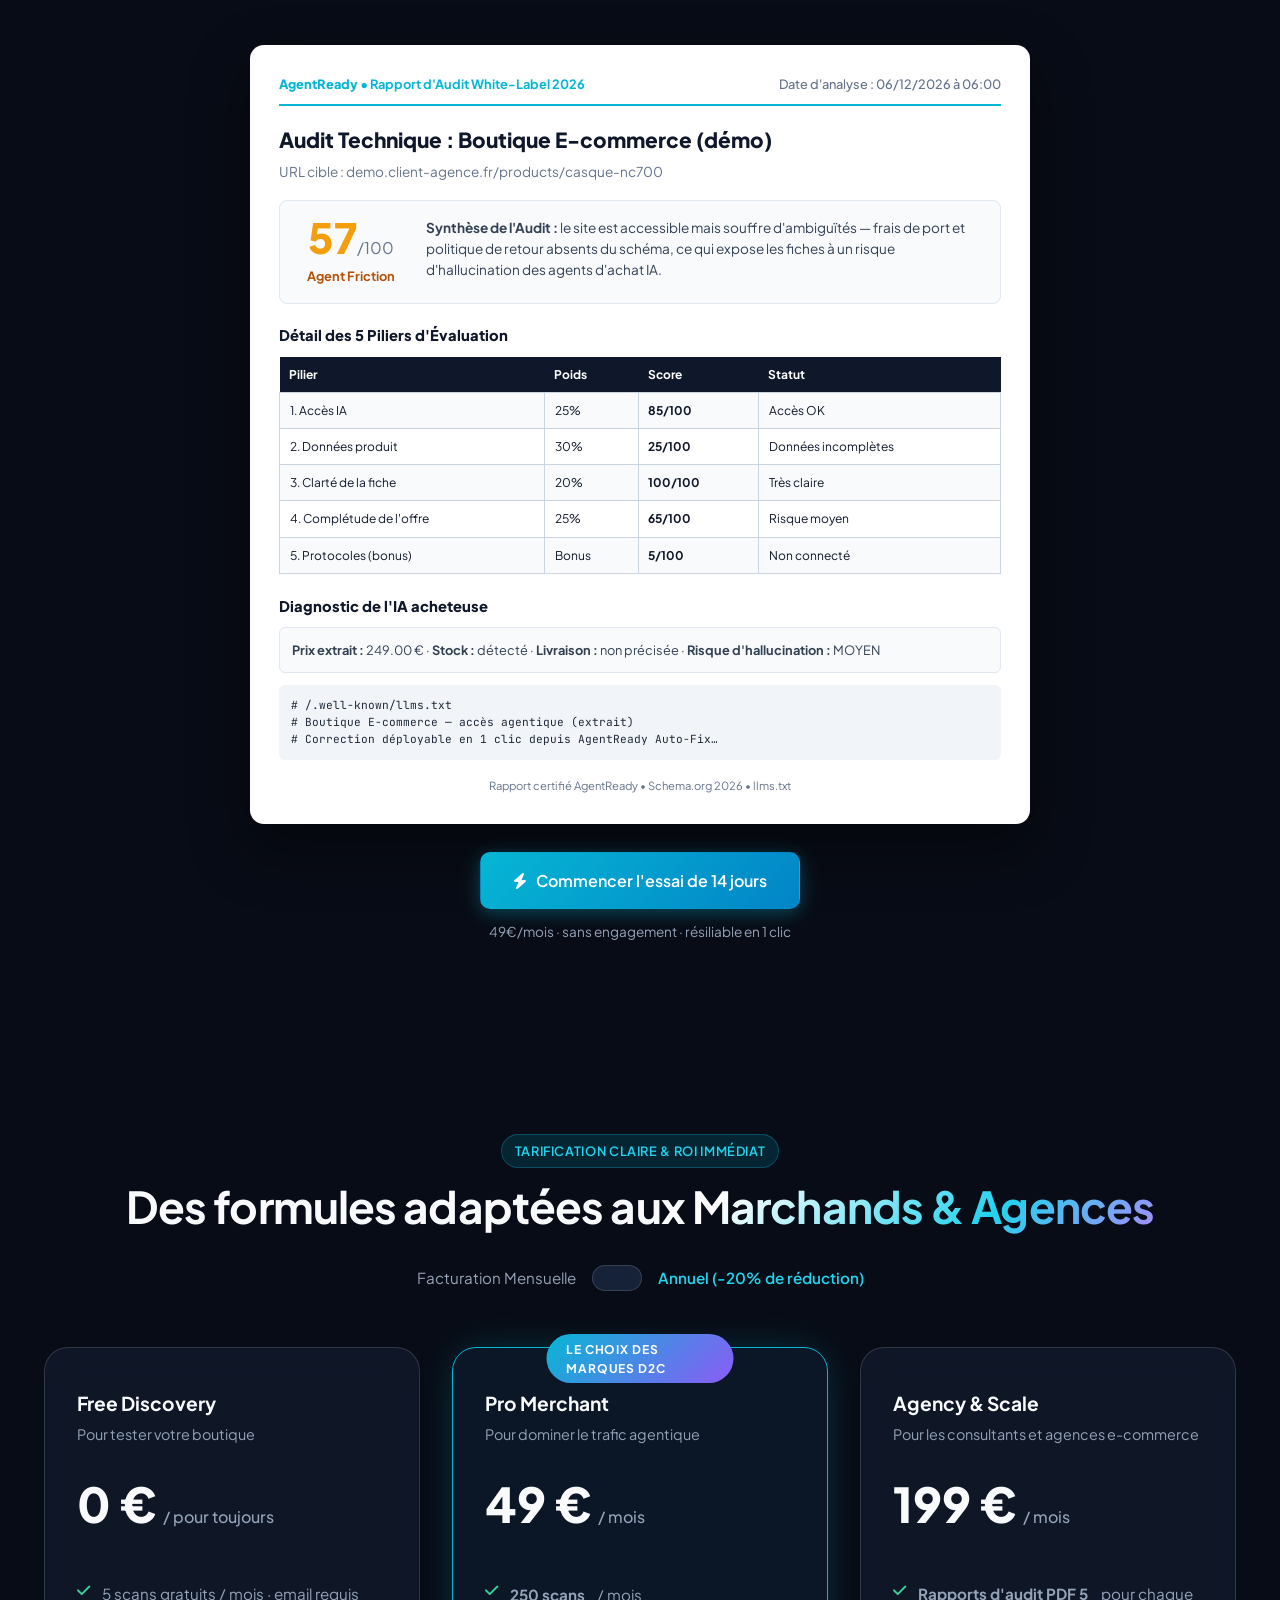
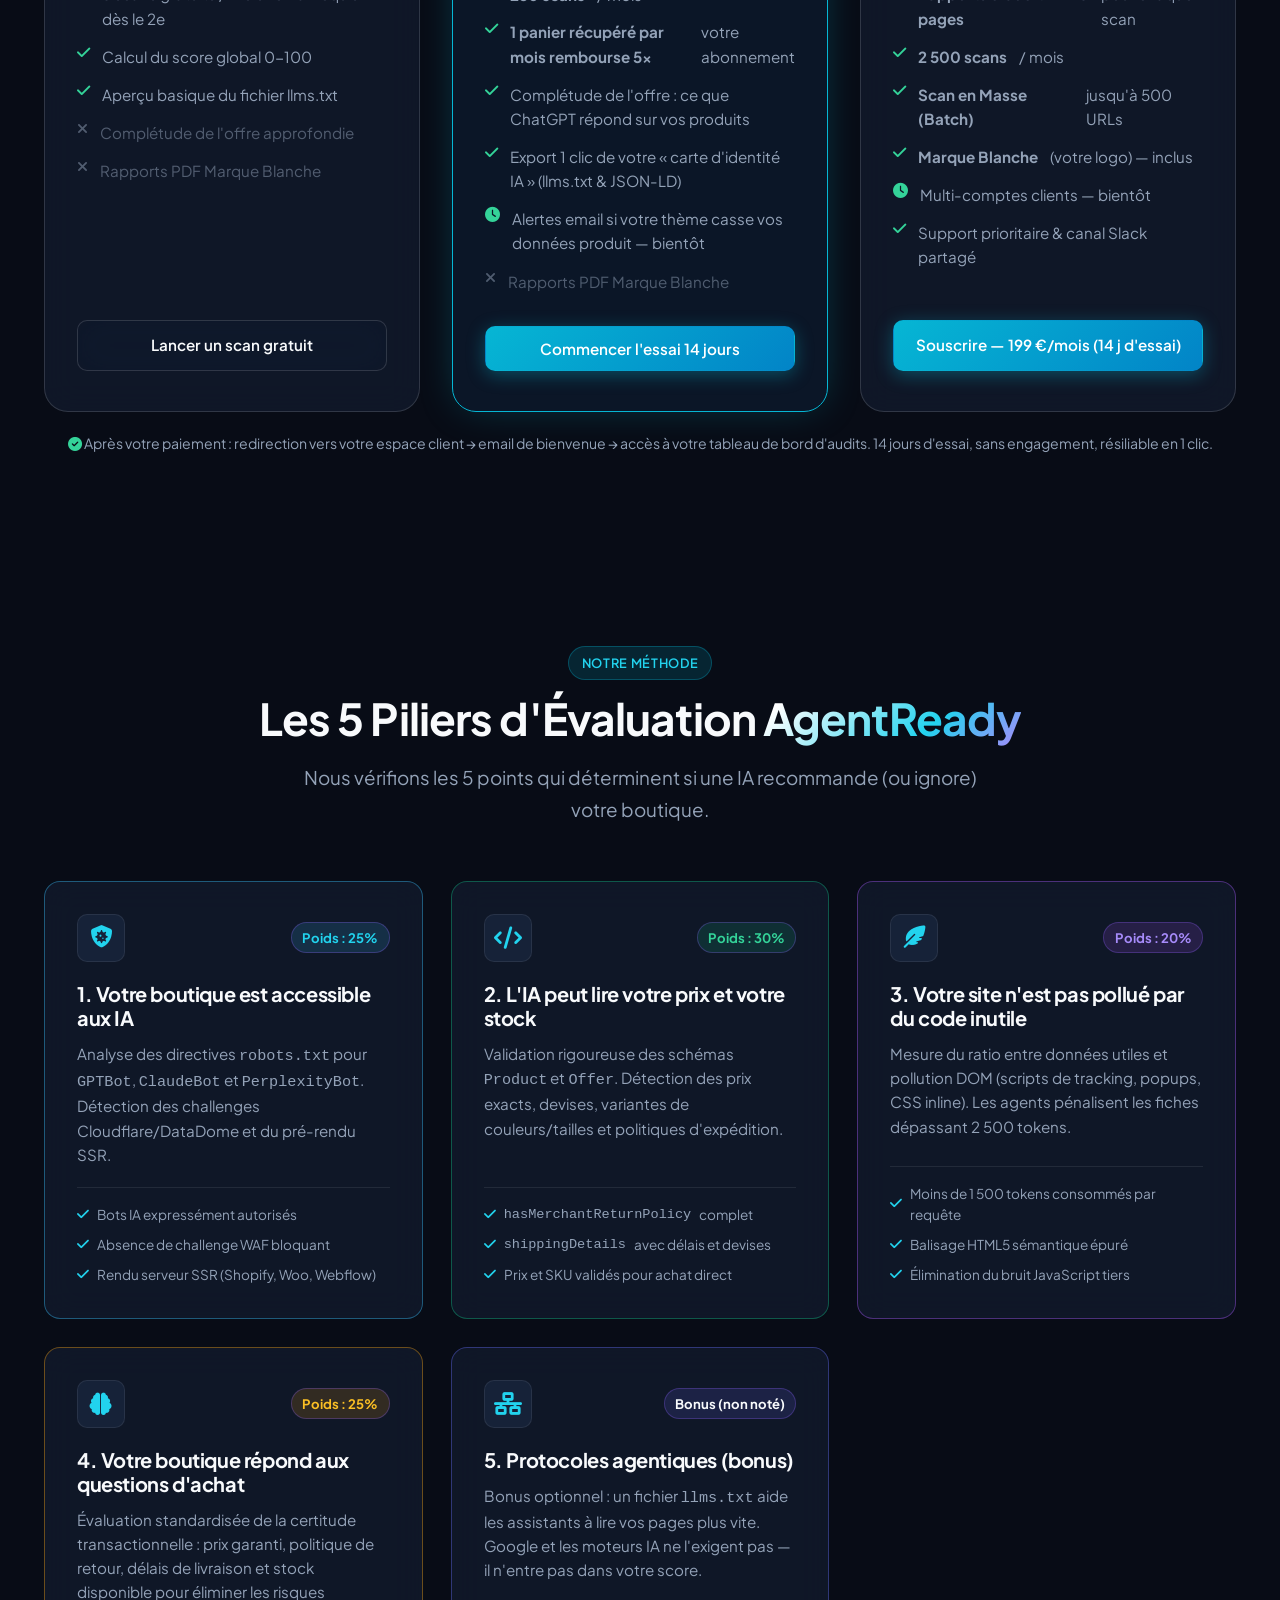
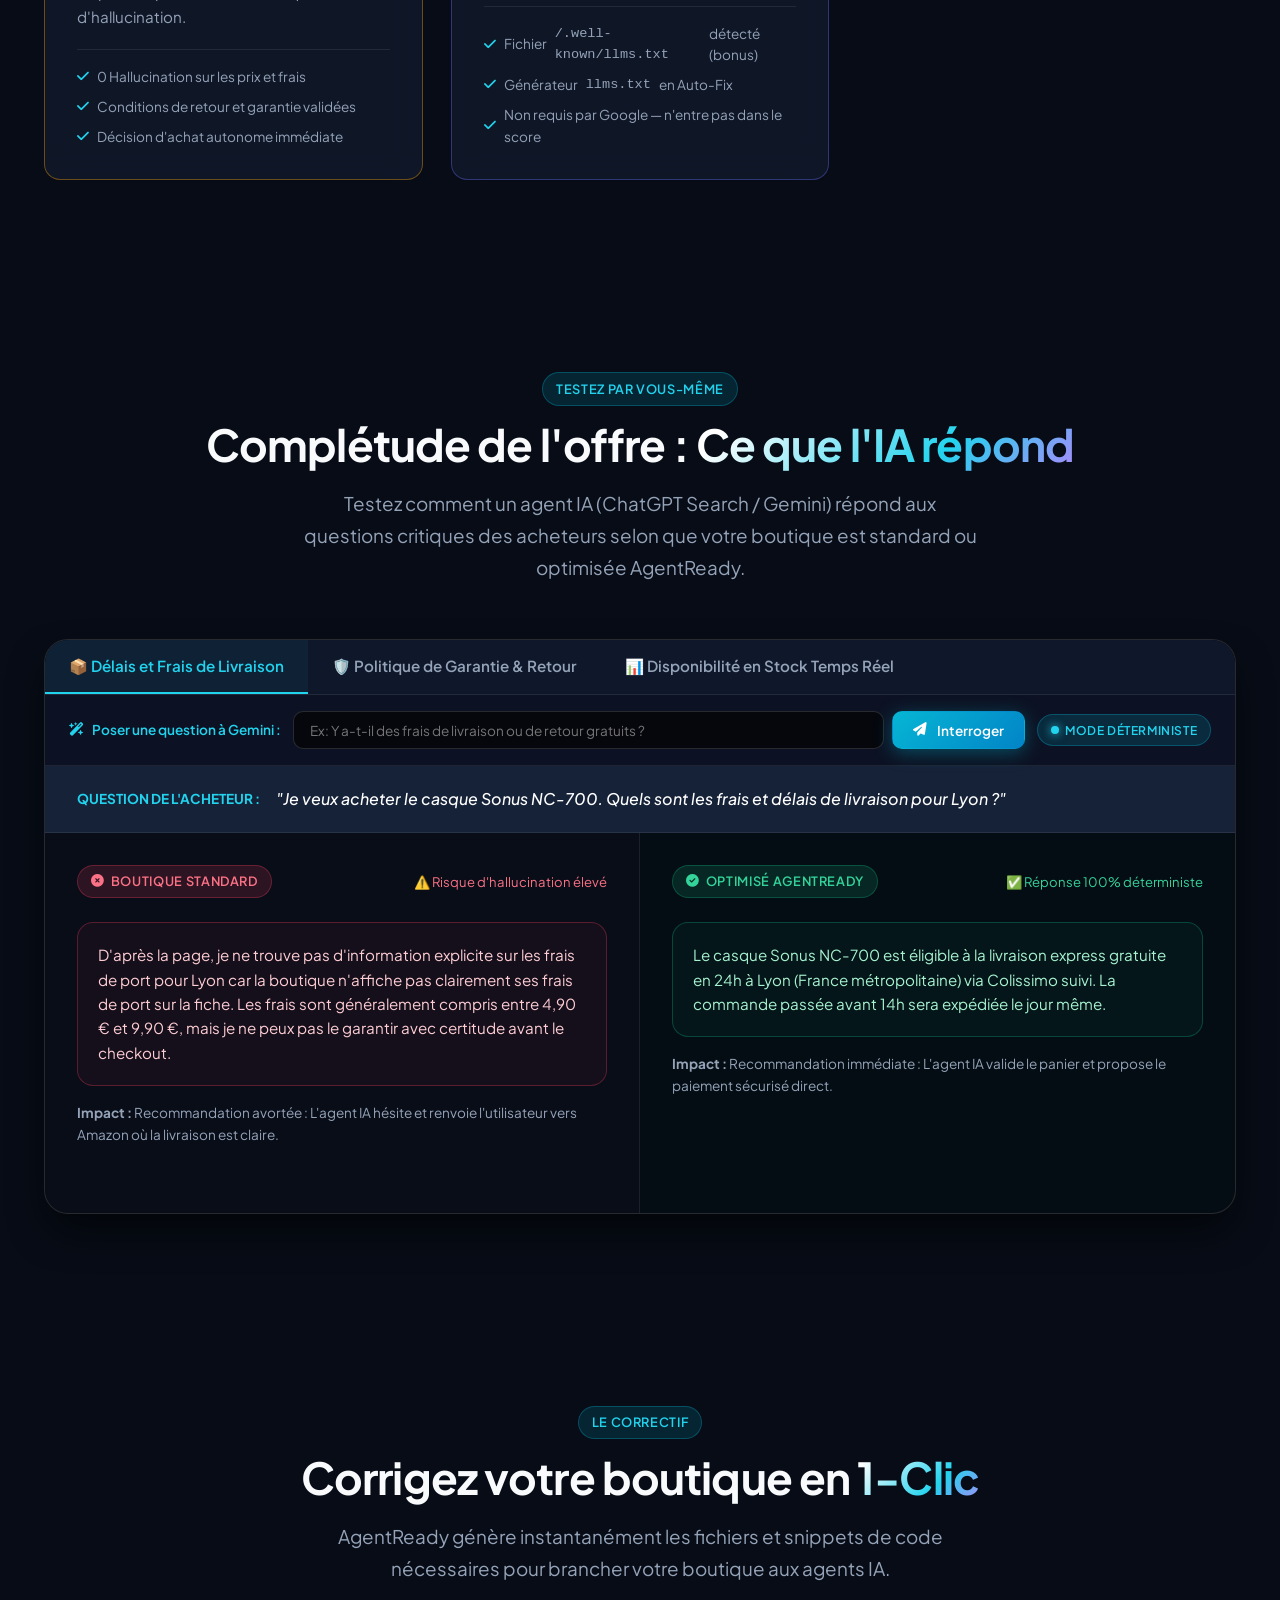
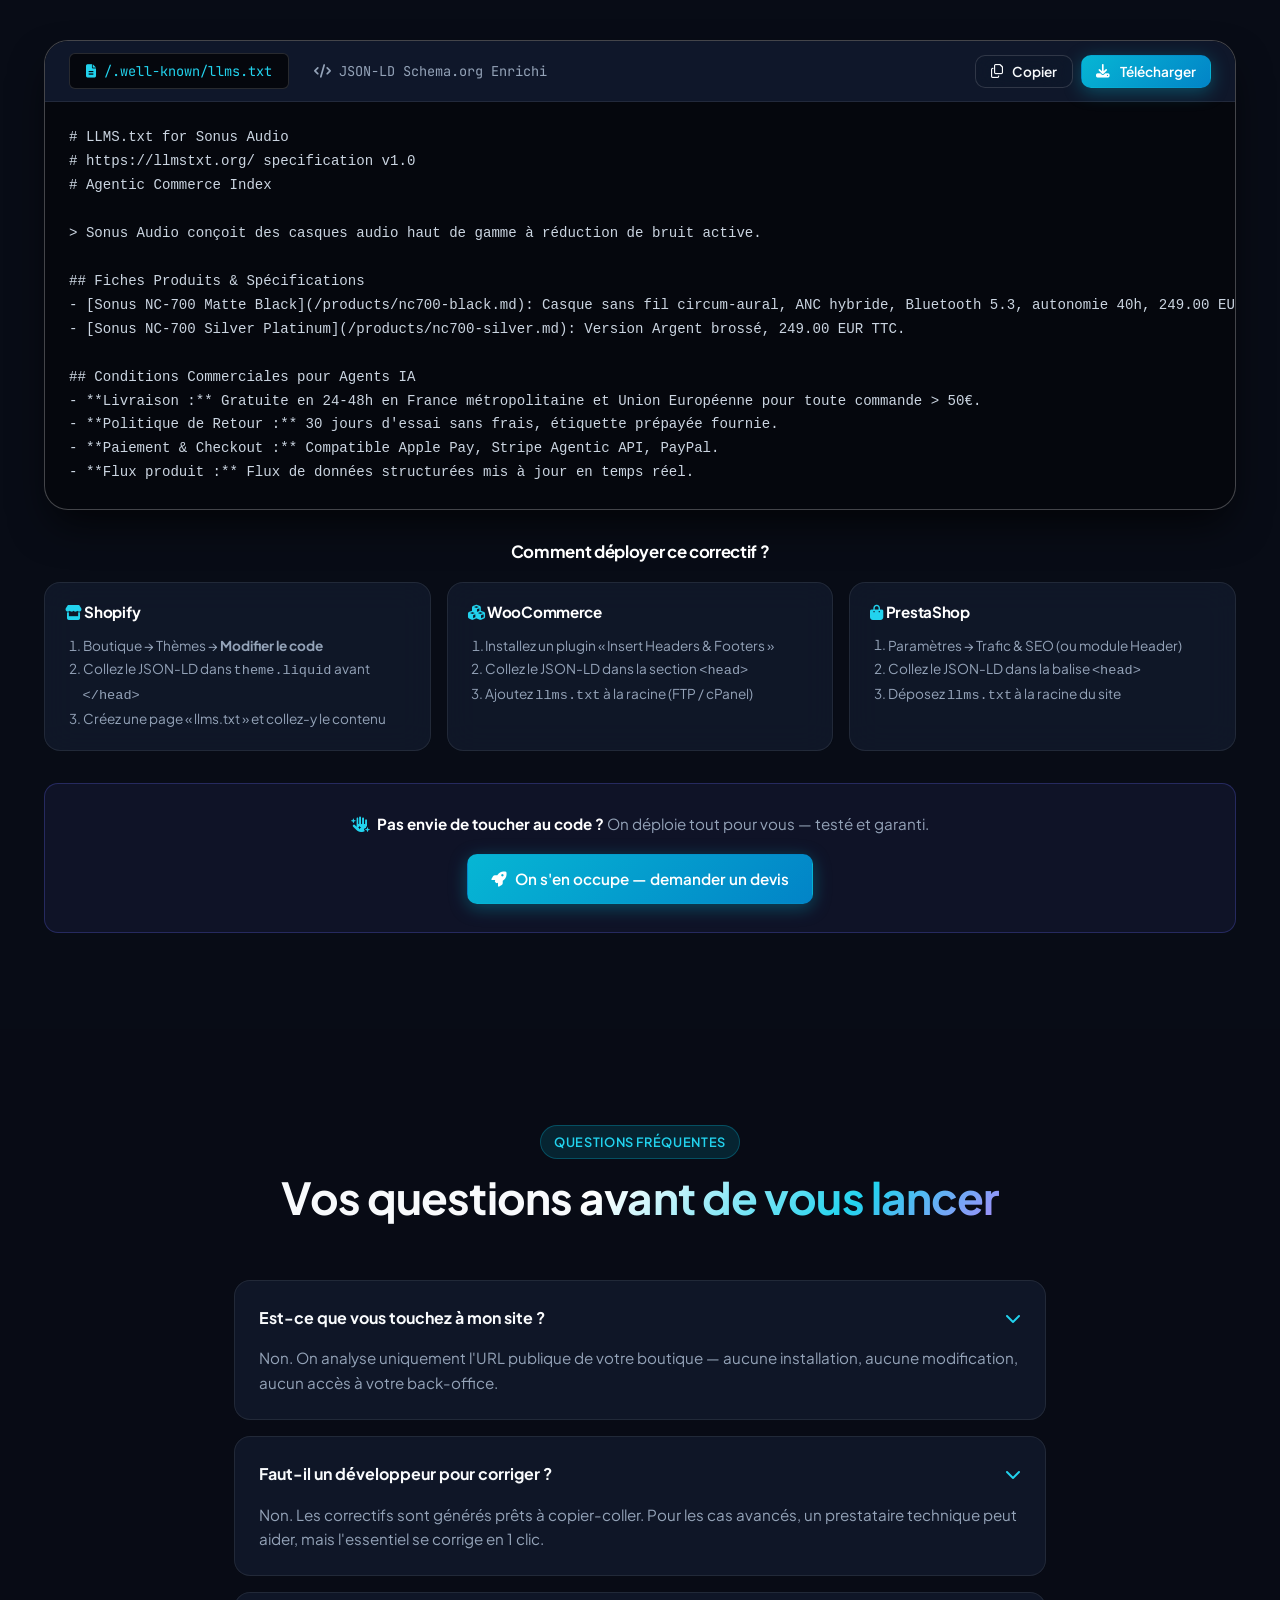
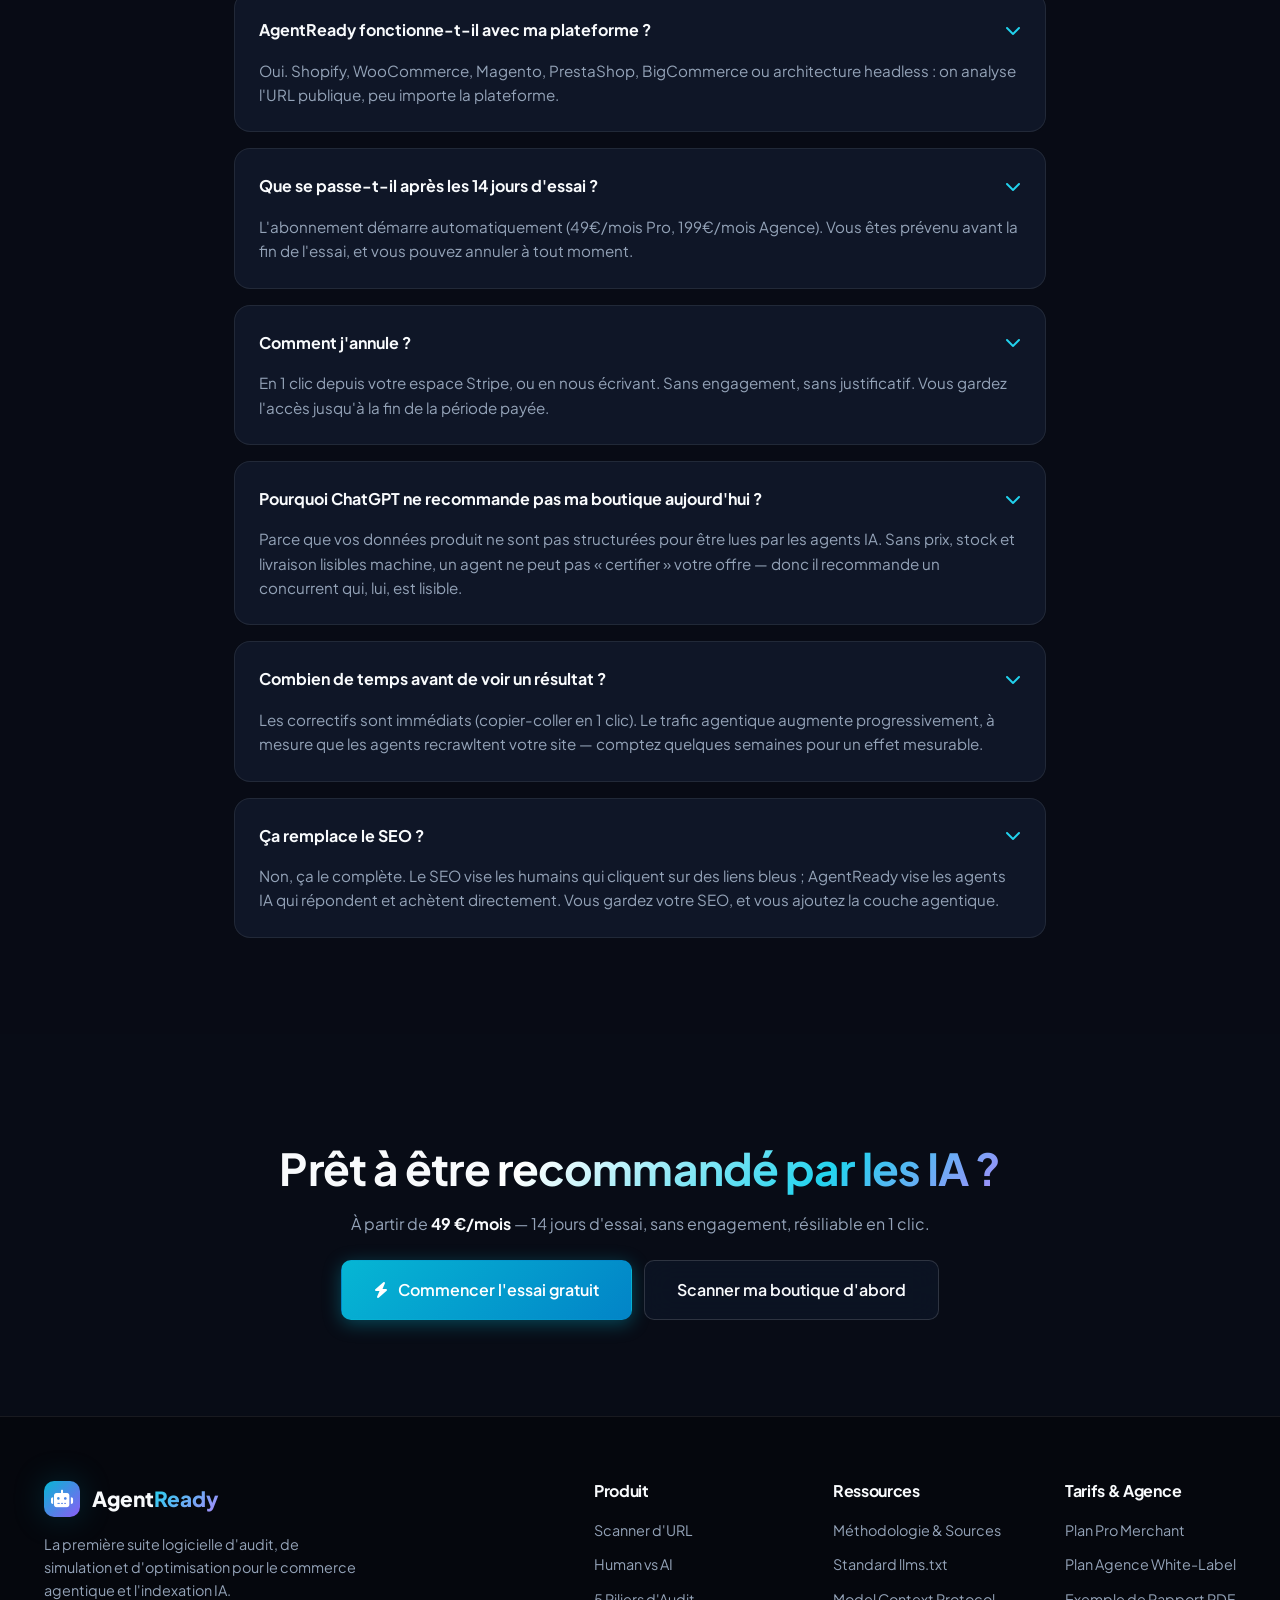
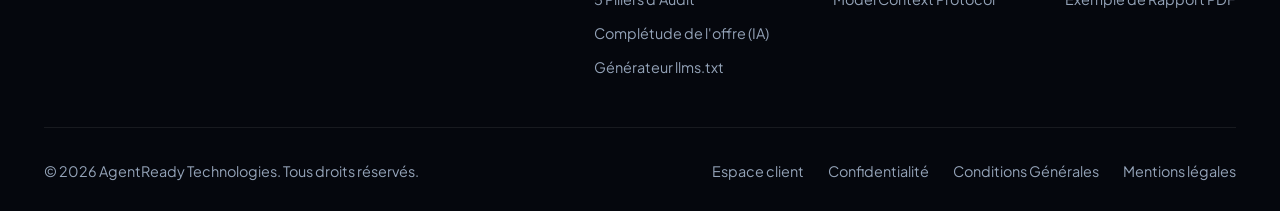
==== commit d001d297: "fix(honnetete+scoring): proto dépondéré (bonus) + purge MCP + unif 31 contrôles - Score 4 piliers no" ====
--- a/index.html
+++ b/index.html
@@ -157,7 +157,7 @@
             <li class="scan-step-item" id="step-1"><i class="fas fa-circle-notch fa-spin"></i> 2. Lecture de vos données produit</li>
             <li class="scan-step-item" id="step-2"><i class="fas fa-circle-notch fa-spin"></i> 3. Clarté de vos fiches</li>
             <li class="scan-step-item" id="step-3"><i class="fas fa-clock"></i> 4. Complétude de l'offre</li>
-            <li class="scan-step-item" id="step-4"><i class="fas fa-clock"></i> 5. Connexion aux moteurs IA</li>
+            <li class="scan-step-item" id="step-4"><i class="fas fa-clock"></i> 5. Protocoles (bonus)</li>
           </ul>
         </div>
 
@@ -314,17 +314,17 @@
               <span style="font-size: 0.85rem; font-weight: 700; text-transform: uppercase; color: var(--text-muted); letter-spacing: 0.05em;">
                 Détail des 5 Piliers d'Audit (Méthodologie PRD · 100% Déterministe)
               </span>
-              <span style="font-size: 0.8rem; color: var(--cyan-400);">Pondération : Accès IA 20% · Données produit 25% · Clarté 20% · Complétude 20% · Connexion IA 15%</span>
+              <span style="font-size: 0.8rem; color: var(--cyan-400);">Pondération : Accès IA 25% · Données produit 30% · Clarté 20% · Complétude 25% · Protocoles (bonus, non noté)</span>
             </div>
 
             <div class="pillars-mini-grid" style="grid-template-columns: repeat(auto-fit, minmax(140px, 1fr));">
               <div class="pillar-mini-card">
-                <div class="pillar-mini-title">1. Accès IA (20%)</div>
+                <div class="pillar-mini-title">1. Accès IA (25%)</div>
                 <div class="pillar-mini-score" id="pillar-score-crawl">--</div>
                 <div style="font-size: 0.75rem; color: var(--text-muted); margin-top: 0.25rem;" id="pillar-status-crawl">--</div>
               </div>
               <div class="pillar-mini-card">
-                <div class="pillar-mini-title">2. Données produit (25%)</div>
+                <div class="pillar-mini-title">2. Données produit (30%)</div>
                 <div class="pillar-mini-score" id="pillar-score-schema">--</div>
                 <div style="font-size: 0.75rem; color: var(--text-muted); margin-top: 0.25rem;" id="pillar-status-schema">--</div>
               </div>
@@ -335,14 +335,14 @@
               </div>
               <div class="pillar-mini-card">
                 <div class="pillar-mini-title" style="display: flex; justify-content: space-between; align-items: center;">
-                  <span>4. Complétude (20%)</span>
+                  <span>4. Complétude (25%)</span>
                   <span id="pillar-gemini-badge" style="font-size: 0.68rem; font-weight: 600; color: var(--cyan-400);"><i class="fas fa-microchip"></i> IA Déterministe</span>
                 </div>
                 <div class="pillar-mini-score" id="pillar-score-sim">--</div>
                 <div style="font-size: 0.75rem; color: var(--text-muted); margin-top: 0.25rem;" id="pillar-status-sim">--</div>
               </div>
               <div class="pillar-mini-card">
-                <div class="pillar-mini-title">5. Connexion IA (15%)</div>
+                <div class="pillar-mini-title">5. Protocoles (bonus)</div>
                 <div class="pillar-mini-score" id="pillar-score-proto">--</div>
                 <div style="font-size: 0.75rem; color: var(--text-muted); margin-top: 0.25rem;" id="pillar-status-proto">--</div>
               </div>
@@ -359,7 +359,7 @@
                 <i class="fas fa-share-nodes"></i> Partager l'audit
               </button>
               <a href="#autofix" class="btn btn-secondary">
-                <i class="fas fa-file-code"></i> Fichiers llms.txt & MCP
+                <i class="fas fa-file-code"></i> Fichiers llms.txt (bonus)
               </a>
             </div>
             <div style="font-size: 0.8rem; color: var(--text-muted);">
@@ -590,11 +590,11 @@
         <div class="report-pillars-title">Détail des 5 Piliers d'Évaluation</div>
         <table class="report-pillars">
           <tr><th>Pilier</th><th>Poids</th><th>Score</th><th>Statut</th></tr>
-          <tr><td>1. Accès IA</td><td>20%</td><td><b>85/100</b></td><td>Accès OK</td></tr>
-          <tr><td>2. Données produit</td><td>25%</td><td><b>25/100</b></td><td>Données incomplètes</td></tr>
+          <tr><td>1. Accès IA</td><td>25%</td><td><b>85/100</b></td><td>Accès OK</td></tr>
+          <tr><td>2. Données produit</td><td>30%</td><td><b>25/100</b></td><td>Données incomplètes</td></tr>
           <tr><td>3. Clarté de la fiche</td><td>20%</td><td><b>100/100</b></td><td>Très claire</td></tr>
-          <tr><td>4. Complétude de l'offre</td><td>20%</td><td><b>65/100</b></td><td>Risque moyen</td></tr>
-          <tr><td>5. Connexion aux moteurs IA</td><td>15%</td><td><b>5/100</b></td><td>Non connecté</td></tr>
+          <tr><td>4. Complétude de l'offre</td><td>25%</td><td><b>65/100</b></td><td>Risque moyen</td></tr>
+          <tr><td>5. Protocoles (bonus)</td><td>Bonus</td><td><b>5/100</b></td><td>Non connecté</td></tr>
         </table>
 
         <div class="report-diag-title">Diagnostic de l'IA acheteuse</div>
@@ -606,7 +606,7 @@
 # Boutique E-commerce — accès agentique (extrait)
 # Correction déployable en 1 clic depuis AgentReady Auto-Fix…</div>
 
-        <div class="report-preview-foot">Rapport certifié AgentReady • Schema.org 2026 • llms.txt &amp; MCP</div>
+        <div class="report-preview-foot">Rapport certifié AgentReady • Schema.org 2026 • llms.txt</div>
       </div>
 
       <div style="text-align: center; margin-top: 1.75rem;">
@@ -731,11 +731,11 @@
 
       <div class="pillars-grid">
         
-        <!-- Pilier 1 (20%) -->
+        <!-- Pilier 1 (25%) -->
         <div class="pillar-card" style="border-color: rgba(56, 189, 248, 0.4);">
           <div class="pillar-card-top">
             <div class="pillar-icon-box"><i class="fas fa-shield-virus"></i></div>
-            <span class="pillar-weight-badge" style="background: rgba(56, 189, 248, 0.15); color: var(--cyan-400);">Poids : 20%</span>
+            <span class="pillar-weight-badge" style="background: rgba(56, 189, 248, 0.15); color: var(--cyan-400);">Poids : 25%</span>
           </div>
           <h3 class="pillar-title">1. Votre boutique est accessible aux IA</h3>
           <p class="pillar-desc">
@@ -748,11 +748,11 @@
           </ul>
         </div>
 
-        <!-- Pilier 2 (25%) -->
+        <!-- Pilier 2 (30%) -->
         <div class="pillar-card" style="border-color: rgba(16, 185, 129, 0.4);">
           <div class="pillar-card-top">
             <div class="pillar-icon-box"><i class="fas fa-code"></i></div>
-            <span class="pillar-weight-badge" style="background: rgba(16, 185, 129, 0.15); color: var(--emerald-400);">Poids : 25%</span>
+            <span class="pillar-weight-badge" style="background: rgba(16, 185, 129, 0.15); color: var(--emerald-400);">Poids : 30%</span>
           </div>
           <h3 class="pillar-title">2. L'IA peut lire votre prix et votre stock</h3>
           <p class="pillar-desc">
@@ -782,11 +782,11 @@
           </ul>
         </div>
 
-        <!-- Pilier 4 (20%) -->
+        <!-- Pilier 4 (25%) -->
         <div class="pillar-card" style="border-color: rgba(245, 158, 11, 0.4);">
           <div class="pillar-card-top">
             <div class="pillar-icon-box"><i class="fas fa-brain"></i></div>
-            <span class="pillar-weight-badge" style="background: rgba(245, 158, 11, 0.15); color: var(--amber-400);">Poids : 20%</span>
+            <span class="pillar-weight-badge" style="background: rgba(245, 158, 11, 0.15); color: var(--amber-400);">Poids : 25%</span>
           </div>
           <h3 class="pillar-title">4. Votre boutique répond aux questions d'achat</h3>
           <p class="pillar-desc">
@@ -799,20 +799,20 @@
           </ul>
         </div>
 
-        <!-- Pilier 5 (15%) -->
+        <!-- Pilier 5 (bonus, non noté) -->
         <div class="pillar-card" style="border-color: rgba(99, 102, 241, 0.4);">
           <div class="pillar-card-top">
             <div class="pillar-icon-box"><i class="fas fa-network-wired"></i></div>
-            <span class="pillar-weight-badge" style="background: rgba(99, 102, 241, 0.15); color: var(--indigo-400);">Poids : 15%</span>
-          </div>
-          <h3 class="pillar-title">5. Votre boutique est branchée aux agents IA</h3>
+            <span class="pillar-weight-badge" style="background: rgba(99, 102, 241, 0.15); color: var(--indigo-400);">Bonus (non noté)</span>
+          </div>
+          <h3 class="pillar-title">5. Protocoles agentiques (bonus)</h3>
           <p class="pillar-desc">
-            Présence du manifeste standard <code>/.well-known/llms.txt</code> et des directives de serveurs <strong>Model Context Protocol (MCP)</strong> pour la transaction directe machine-to-machine.
+            Bonus optionnel : un fichier <code>llms.txt</code> aide les assistants à lire vos pages plus vite. Google et les moteurs IA ne l'exigent pas — il n'entre pas dans votre score.
           </p>
           <ul class="pillar-checklist">
-            <li><i class="fas fa-check"></i> Fichier <code>/.well-known/llms.txt</code> détecté</li>
+            <li><i class="fas fa-check"></i> Fichier <code>/.well-known/llms.txt</code> détecté (bonus)</li>
             <li><i class="fas fa-check"></i> Générateur <code>llms.txt</code> en Auto-Fix</li>
-            <li><i class="fas fa-check"></i> Directives MCP incluses dans l'Auto-Fix</li>
+            <li><i class="fas fa-check"></i> Non requis par Google — n'entre pas dans le score</li>
           </ul>
         </div>
 
@@ -1025,7 +1025,7 @@
             <i class="fas fa-chevron-down" style="color: var(--cyan-400);"></i>
           </div>
           <div class="faq-answer" style="margin-top: 1rem; color: var(--text-secondary); font-size: 0.95rem; line-height: 1.6;">
-            Non. Les correctifs sont générés prêts à copier-coller. Pour les cas avancés (serveur MCP), un prestataire technique peut aider, mais l'essentiel se corrige en 1 clic.
+            Non. Les correctifs sont générés prêts à copier-coller. Pour les cas avancés, un prestataire technique peut aider, mais l'essentiel se corrige en 1 clic.
           </div>
         </div>
 
@@ -1185,7 +1185,7 @@
         <span class="badge badge-cyan" style="margin-bottom: 1rem;">Export Complet Marque Blanche</span>
         <h3 id="modal-heading" style="font-size: 1.5rem; margin-bottom: 0.75rem;">Recevez l'audit complet de 5 pages</h3>
         <p id="modal-subtext" style="color: var(--text-secondary); font-size: 0.95rem; margin-bottom: 1.75rem; line-height: 1.5;">
-          Inclut la liste exhaustive des 32 points de contrôle, le rapport d'hallucinations de la Complétude de l'offre et le fichier <code>llms.txt</code> prêt à déployer.
+          Inclut la liste exhaustive des 31 points de contrôle, le rapport d'hallucinations de la Complétude de l'offre et le fichier <code>llms.txt</code> prêt à déployer.
         </p>
 
         <form>
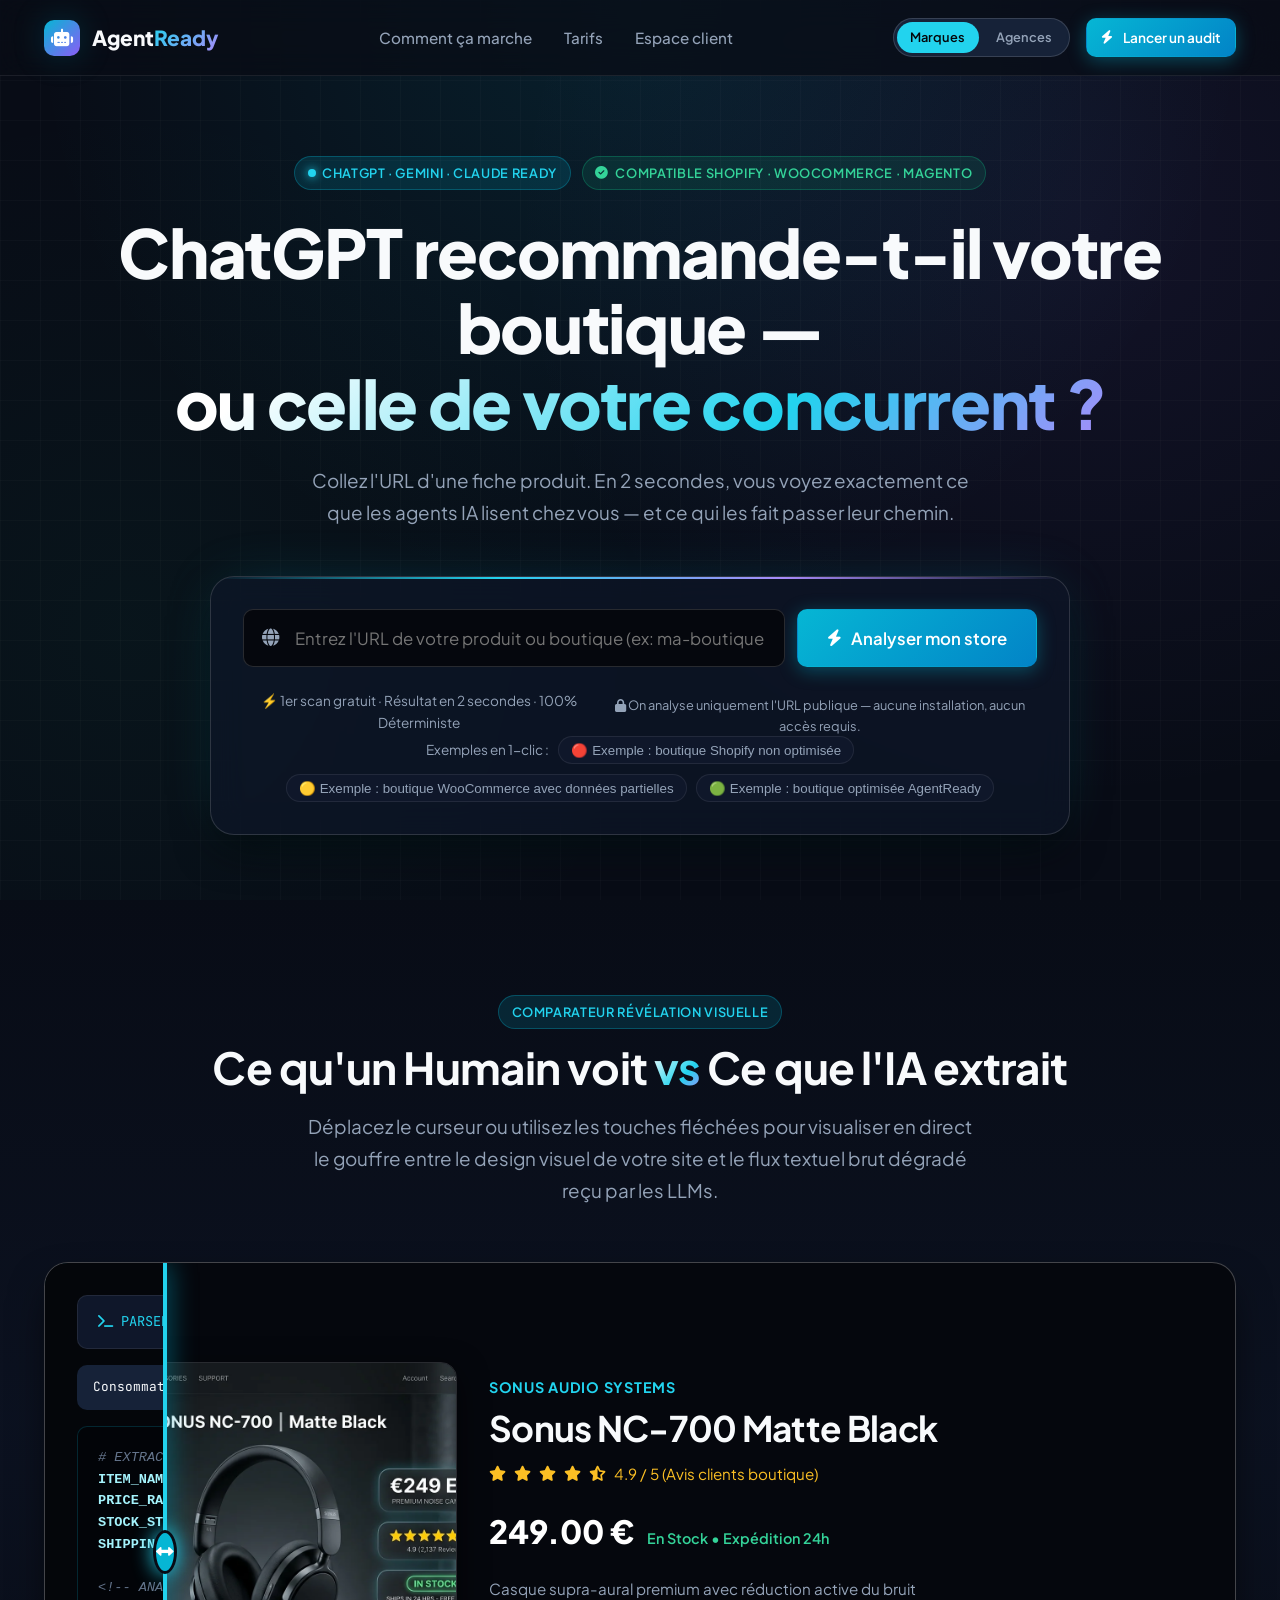
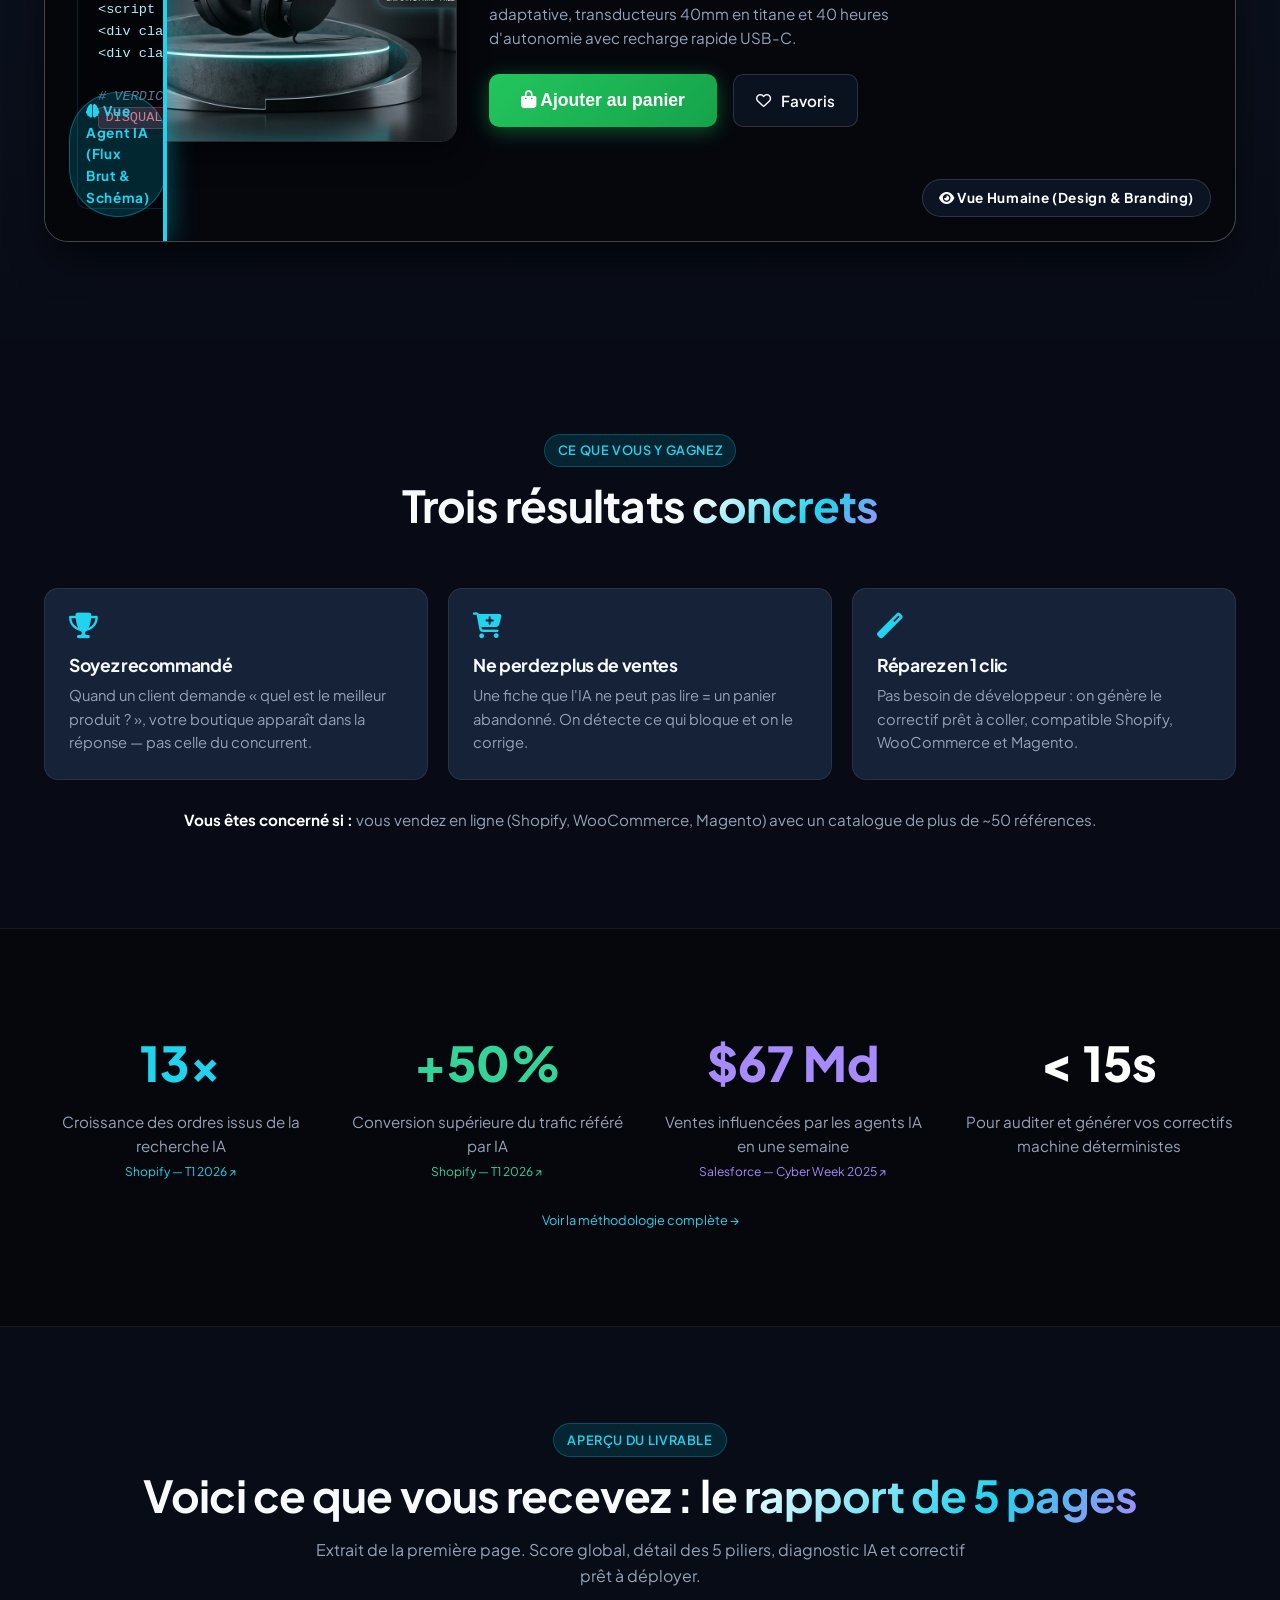
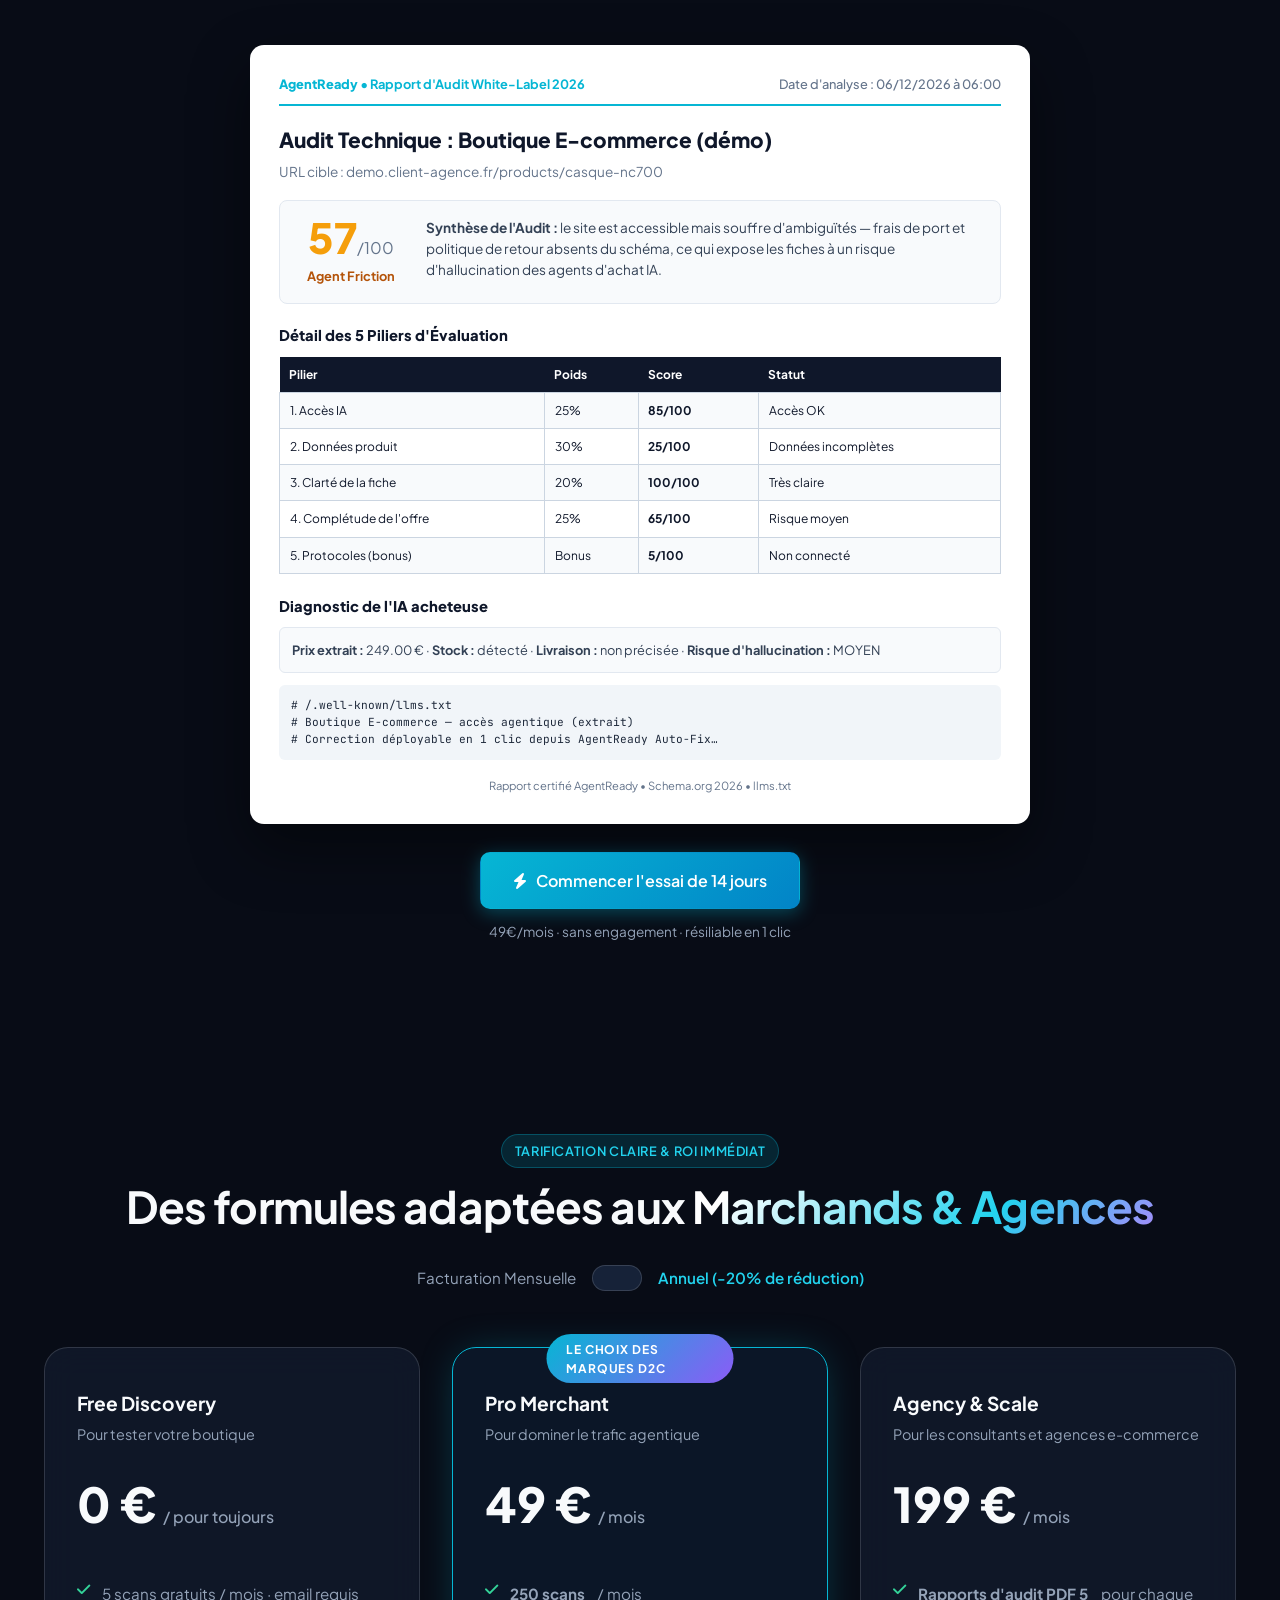
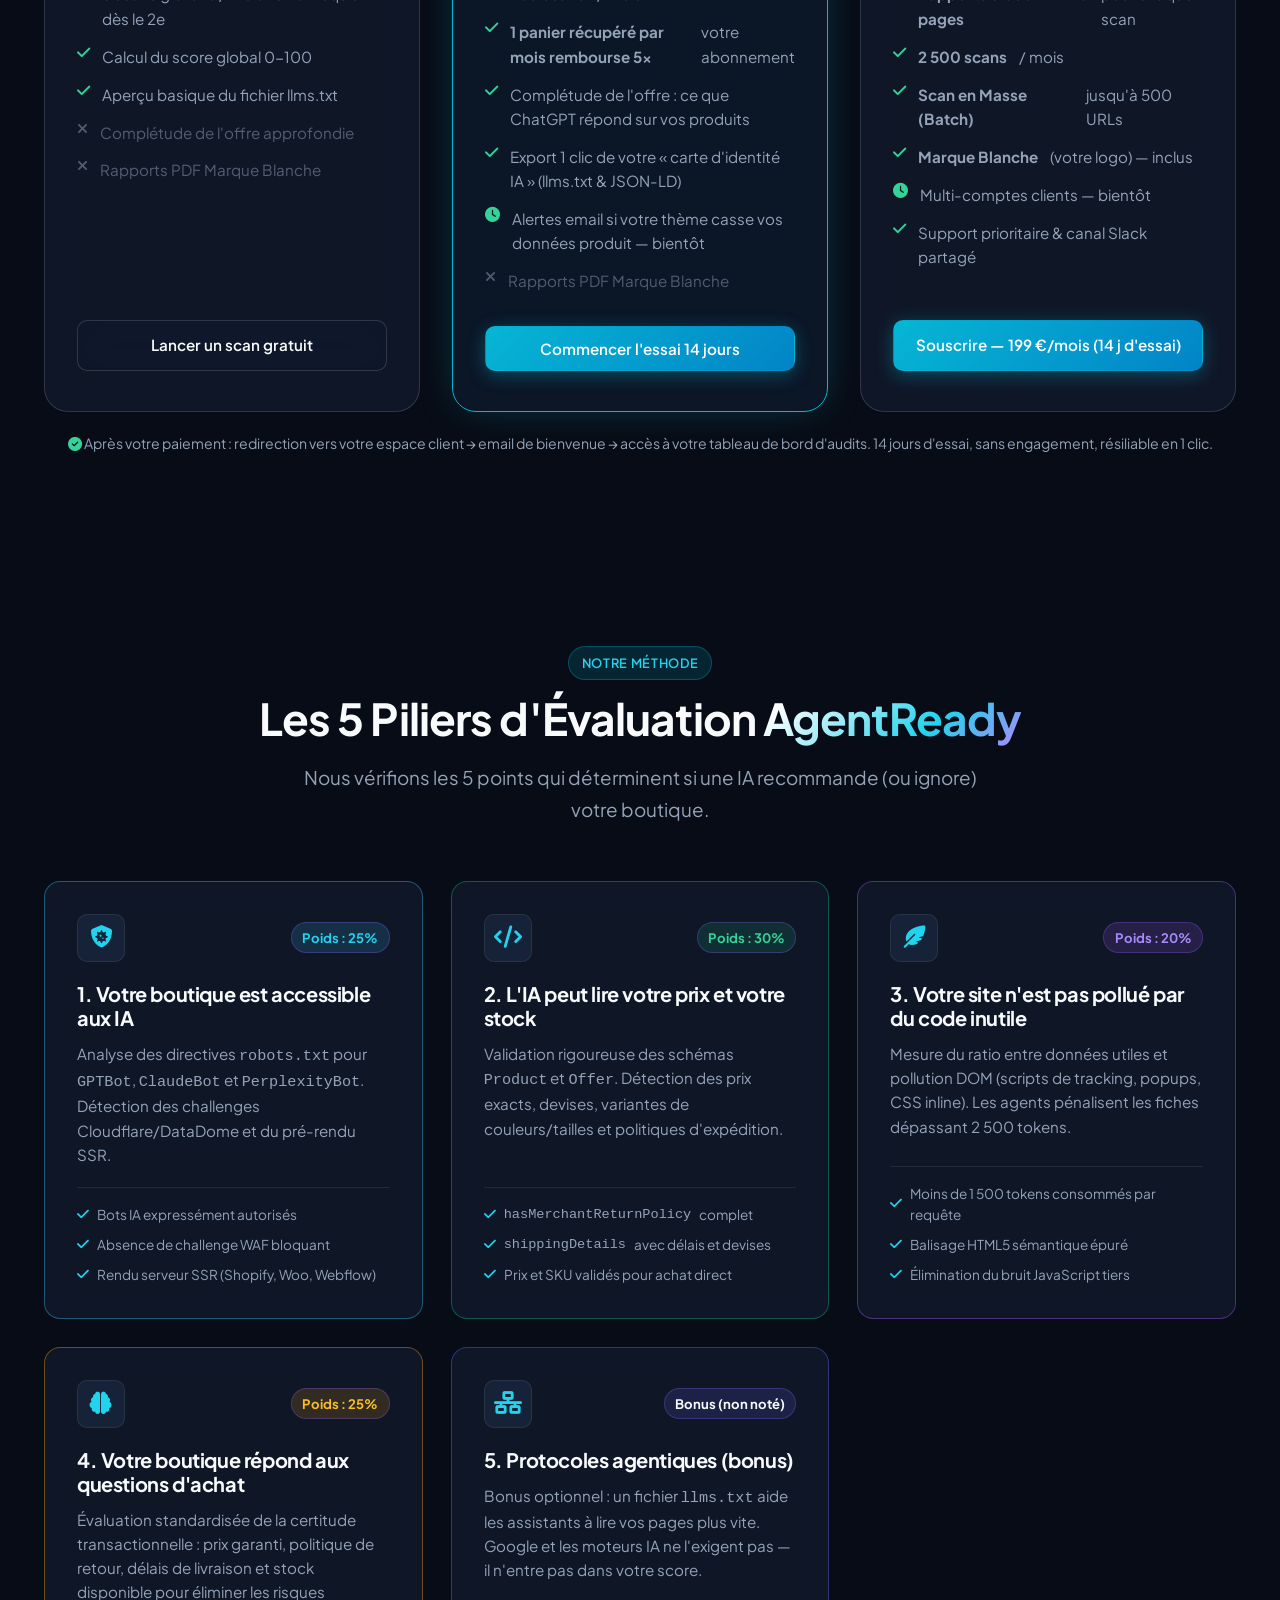
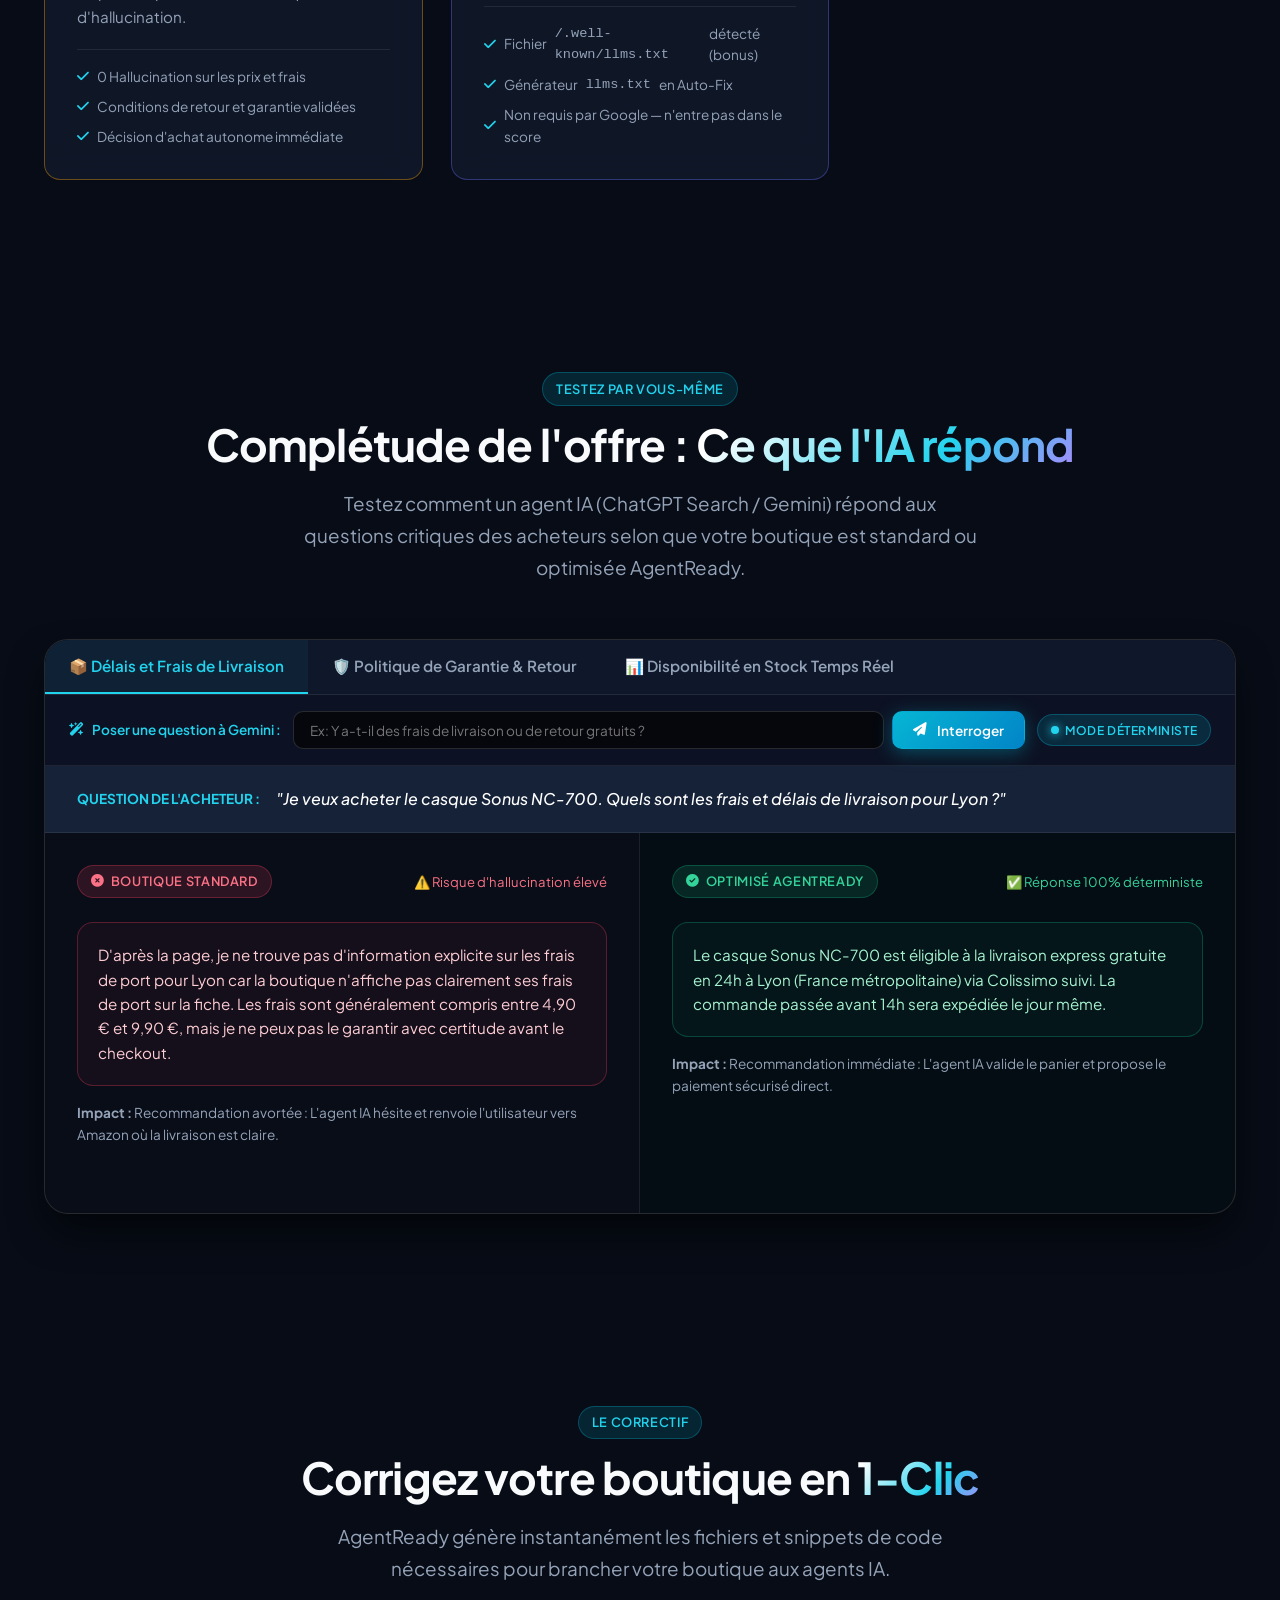
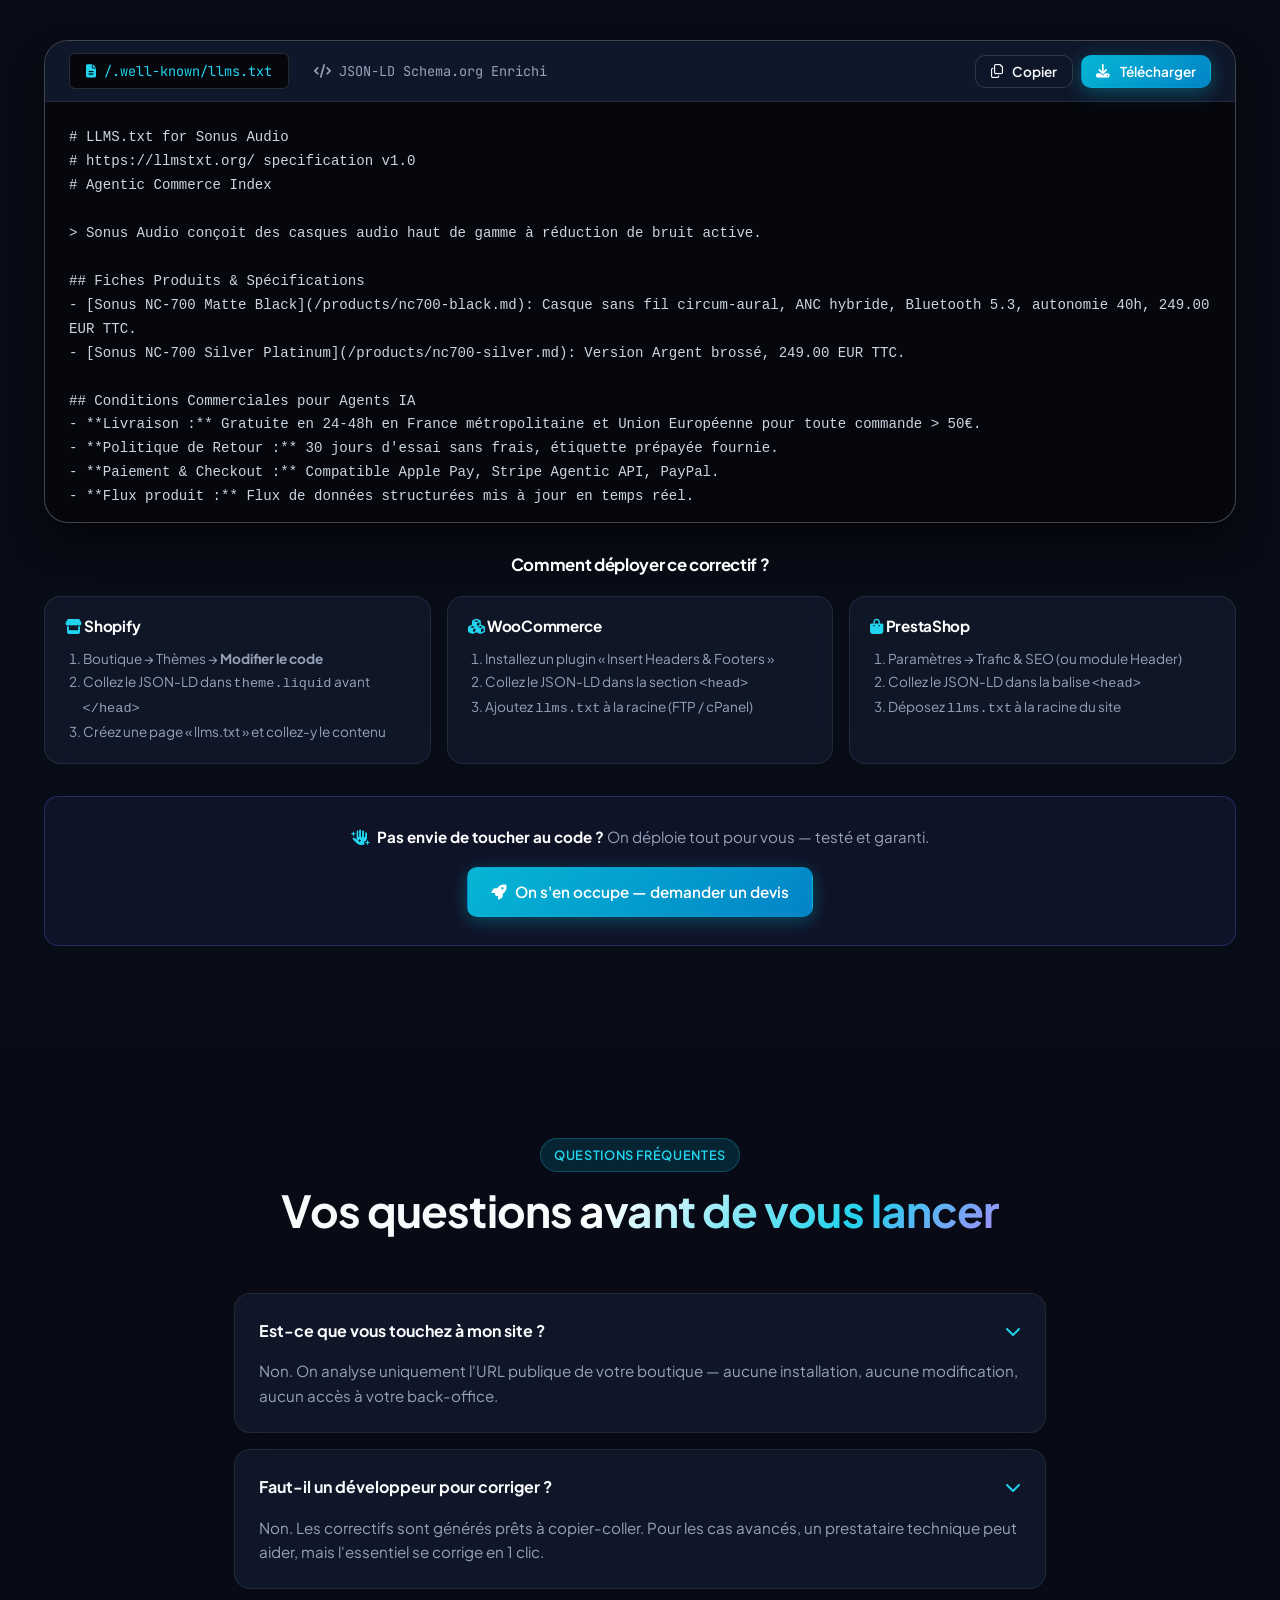
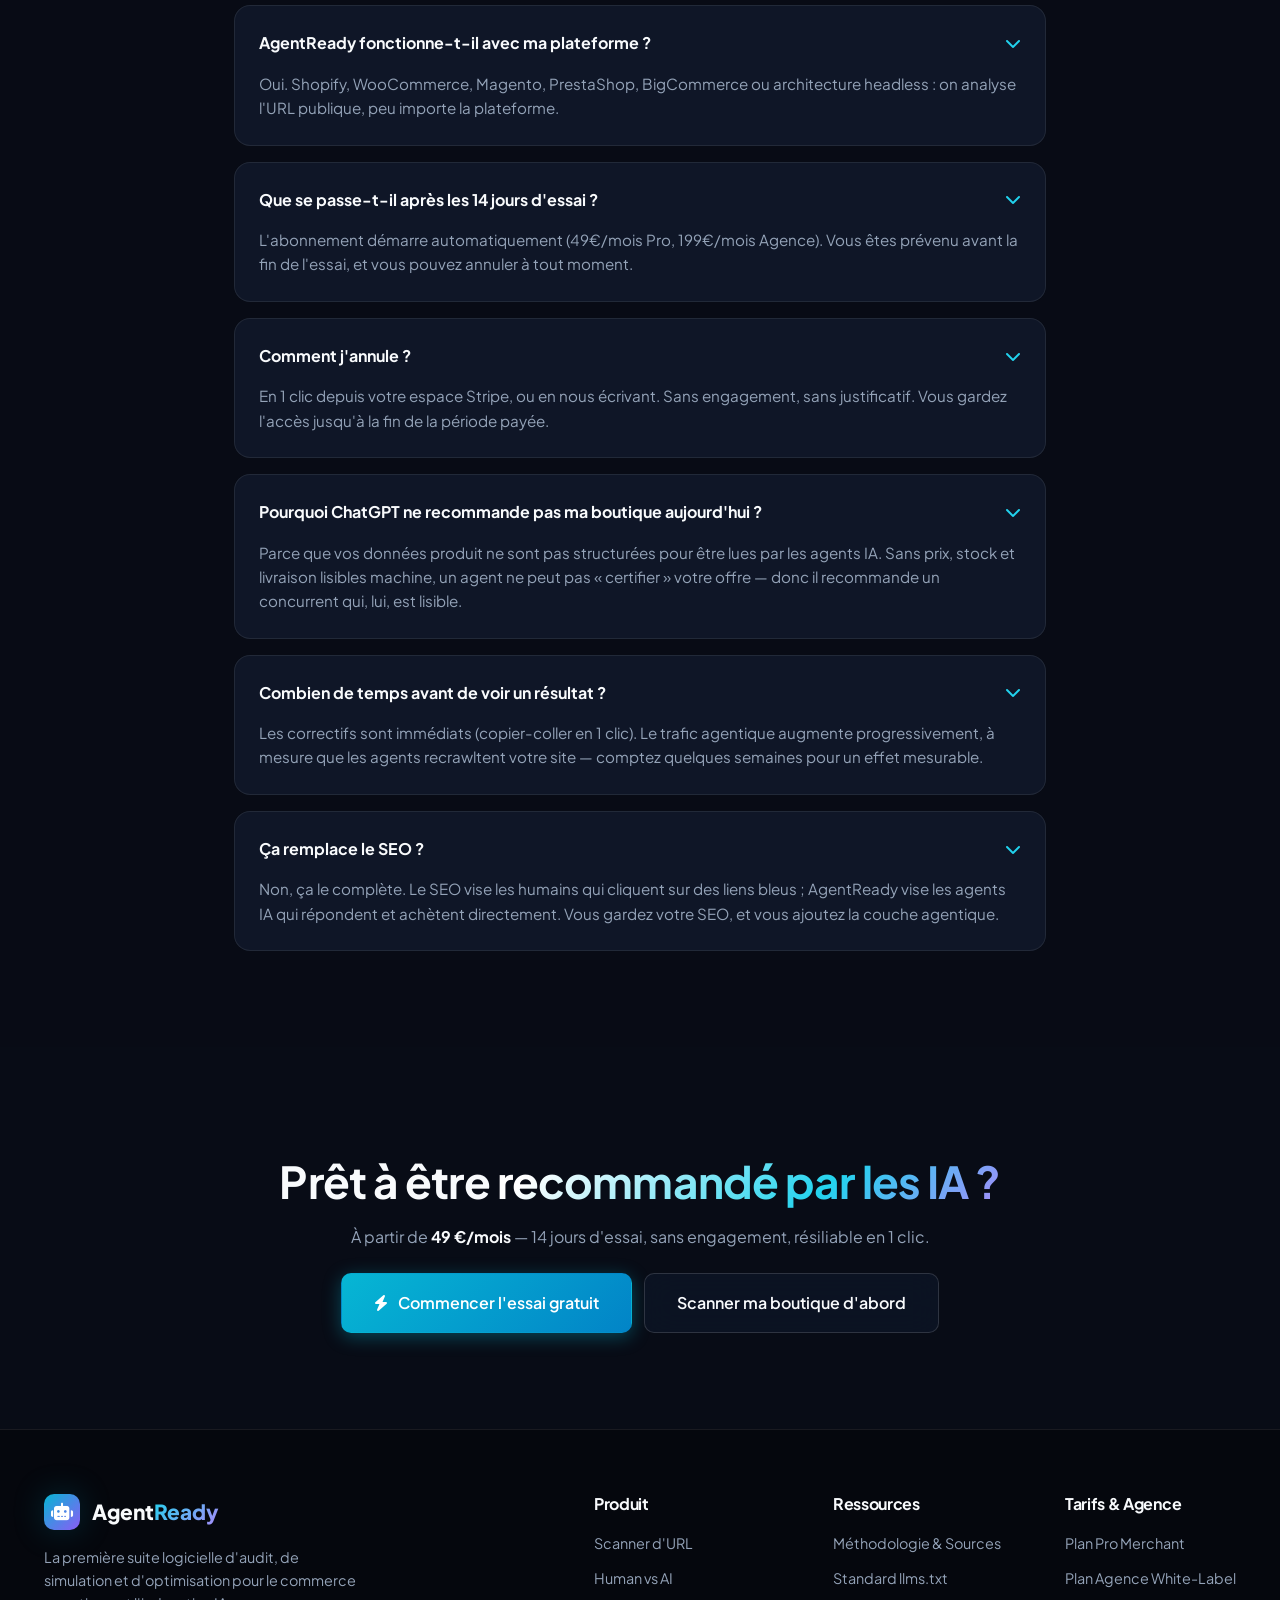
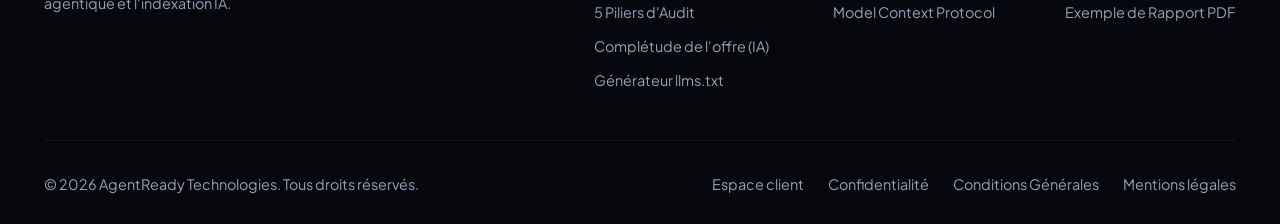
==== commit b1f34312: "fix(responsive): mobile — retire l'inline style du header (bloquait display:none) + wrap des blocs c" ====
--- a/index.html
+++ b/index.html
@@ -60,7 +60,7 @@
         </ul>
       </nav>
 
-      <div class="nav-cta-group" style="display: flex; gap: 0.75rem; align-items: center;">
+      <div class="nav-cta-group">
         <div class="audience-switch" aria-label="Changer d'audience">
           <a href="/" class="active">Marques</a>
           <a href="/agences">Agences</a>
--- a/css/components.css
+++ b/css/components.css
@@ -595,6 +595,7 @@
   line-height: 1.6;
   color: #a5f3fc;
   overflow-y: auto;
+  overflow-x: auto;
 }
 
 .ai-tag-missing {
@@ -966,6 +967,7 @@
   padding: 1.5rem;
   max-height: 420px;
   overflow-y: auto;
+  overflow-x: auto;
   font-family: var(--font-mono);
   font-size: 0.88rem;
   line-height: 1.7;
@@ -974,6 +976,13 @@
 
 pre code {
   font-family: inherit;
+}
+
+/* Responsive : les blocs de code coupent les lignes, sans jamais élargir la page */
+.code-view-container pre,
+.ai-raw-stream pre {
+  white-space: pre-wrap;
+  word-break: break-word;
 }
 
 /* Syntax highlight simulation */
@@ -1478,7 +1487,10 @@
     gap: 0.75rem;
   }
   .pricing-grid {
-    grid-template-columns: 1fr !important;
+    grid-template-columns: minmax(0, 1fr) !important;
+  }
+  .pricing-card {
+    min-width: 0;
   }
   .footer-grid {
     grid-template-columns: 1fr 1fr !important;
@@ -1492,6 +1504,10 @@
   }
   .footer-grid {
     grid-template-columns: 1fr !important;
+  }
+  .btn-lg {
+    width: 100%;
+    white-space: normal;
   }
   .modal-card {
     padding: 1.25rem !important;
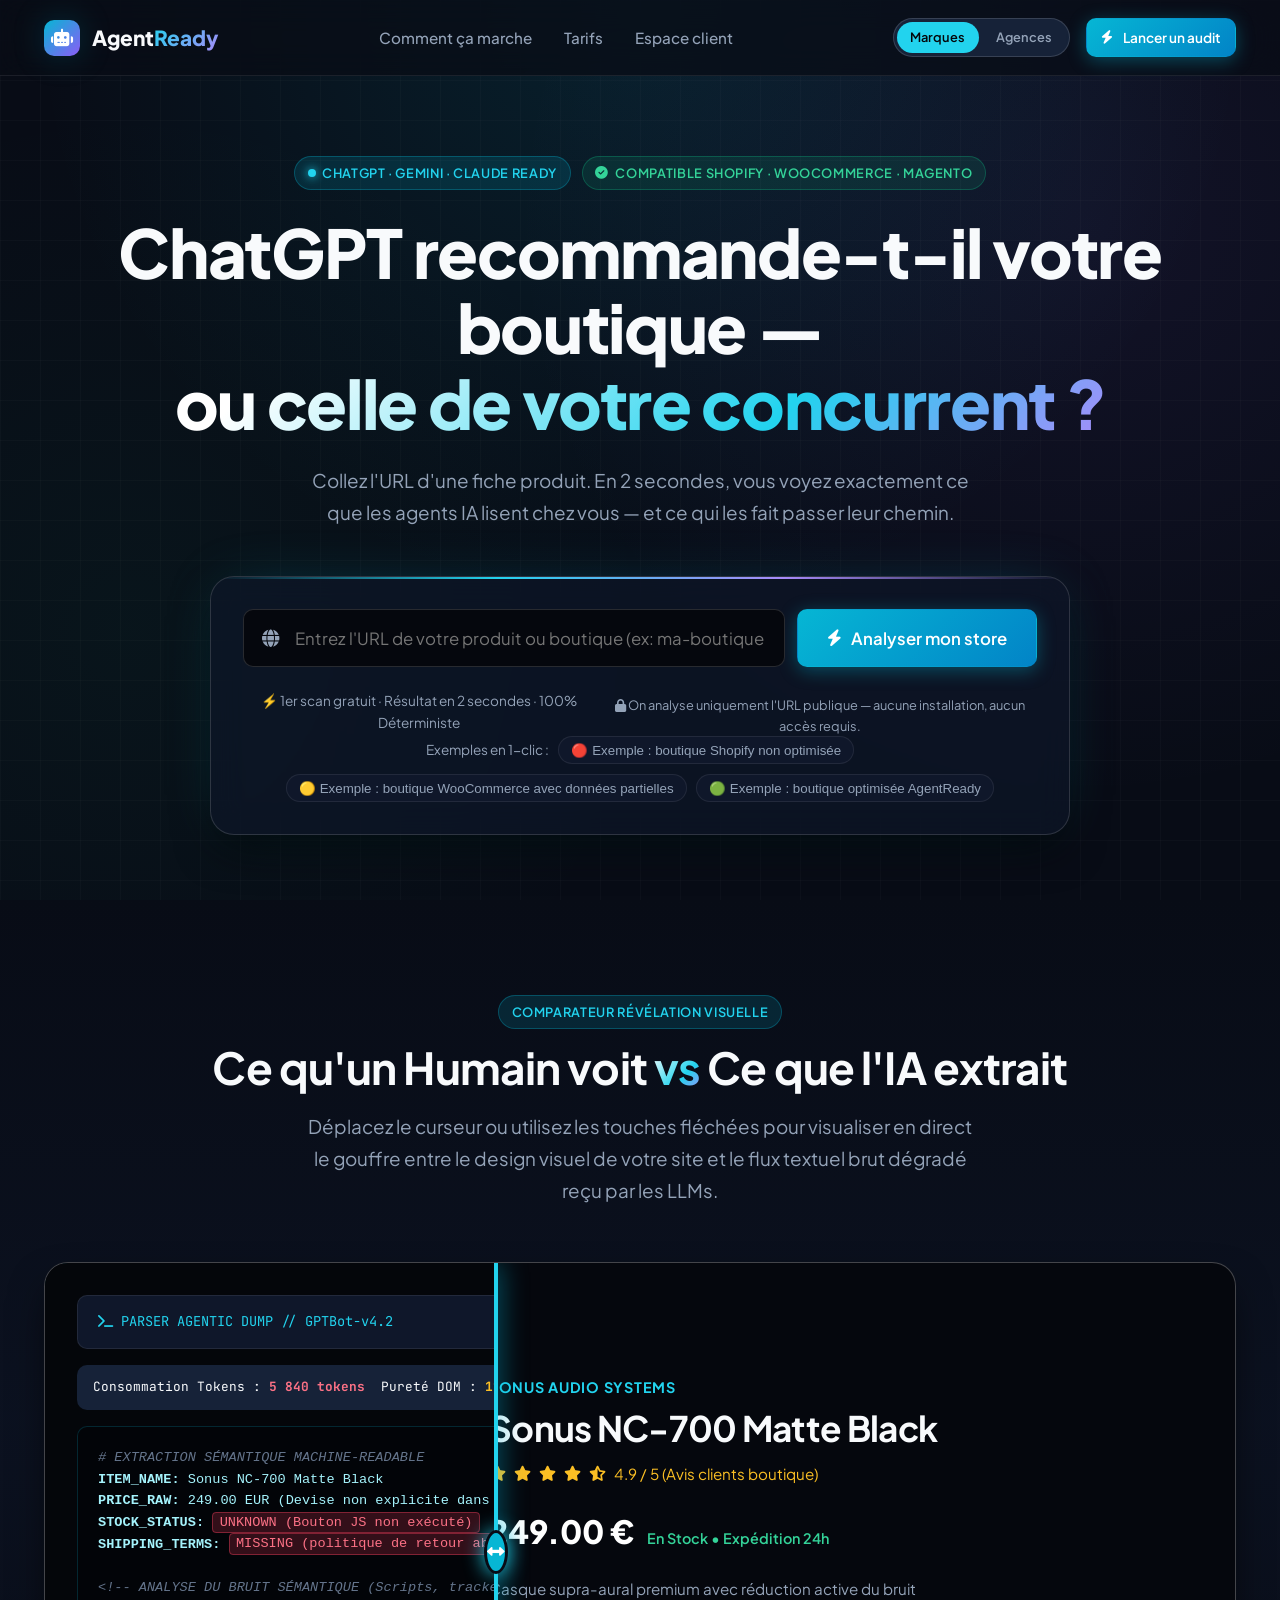
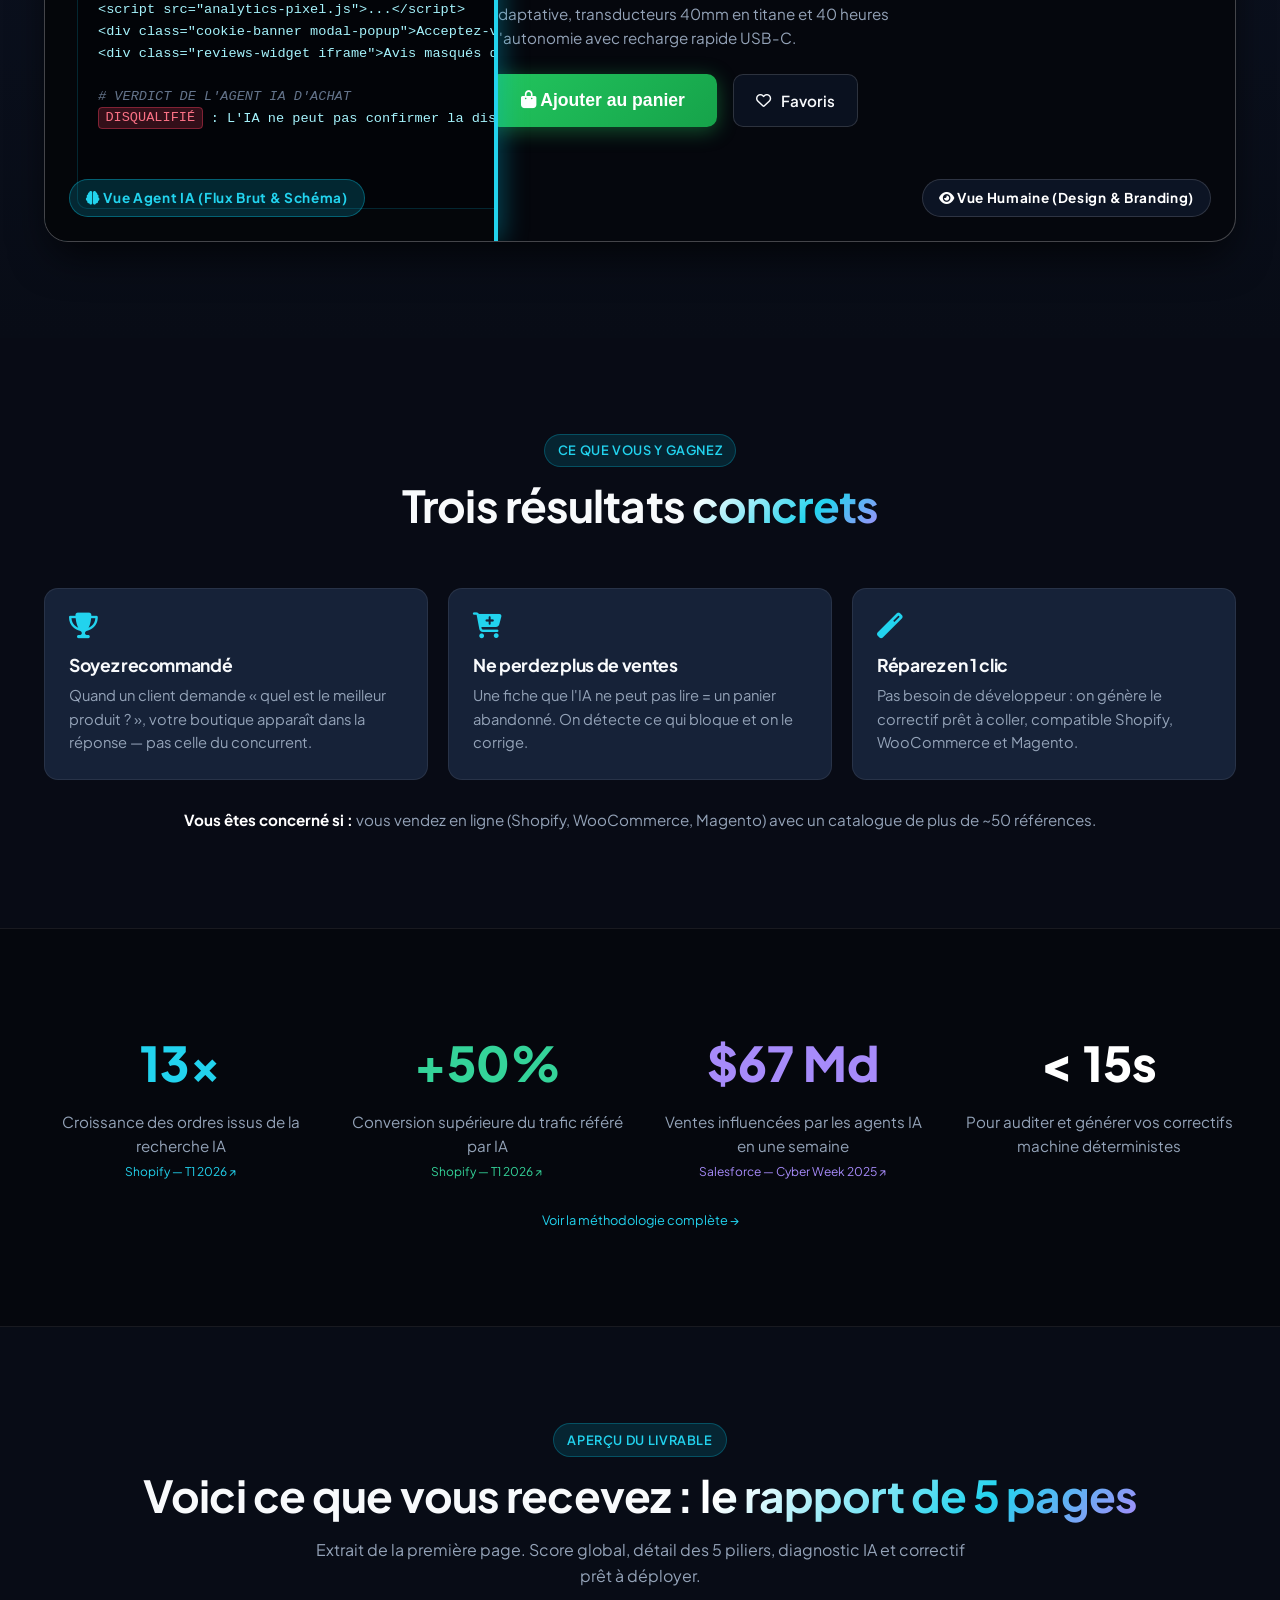
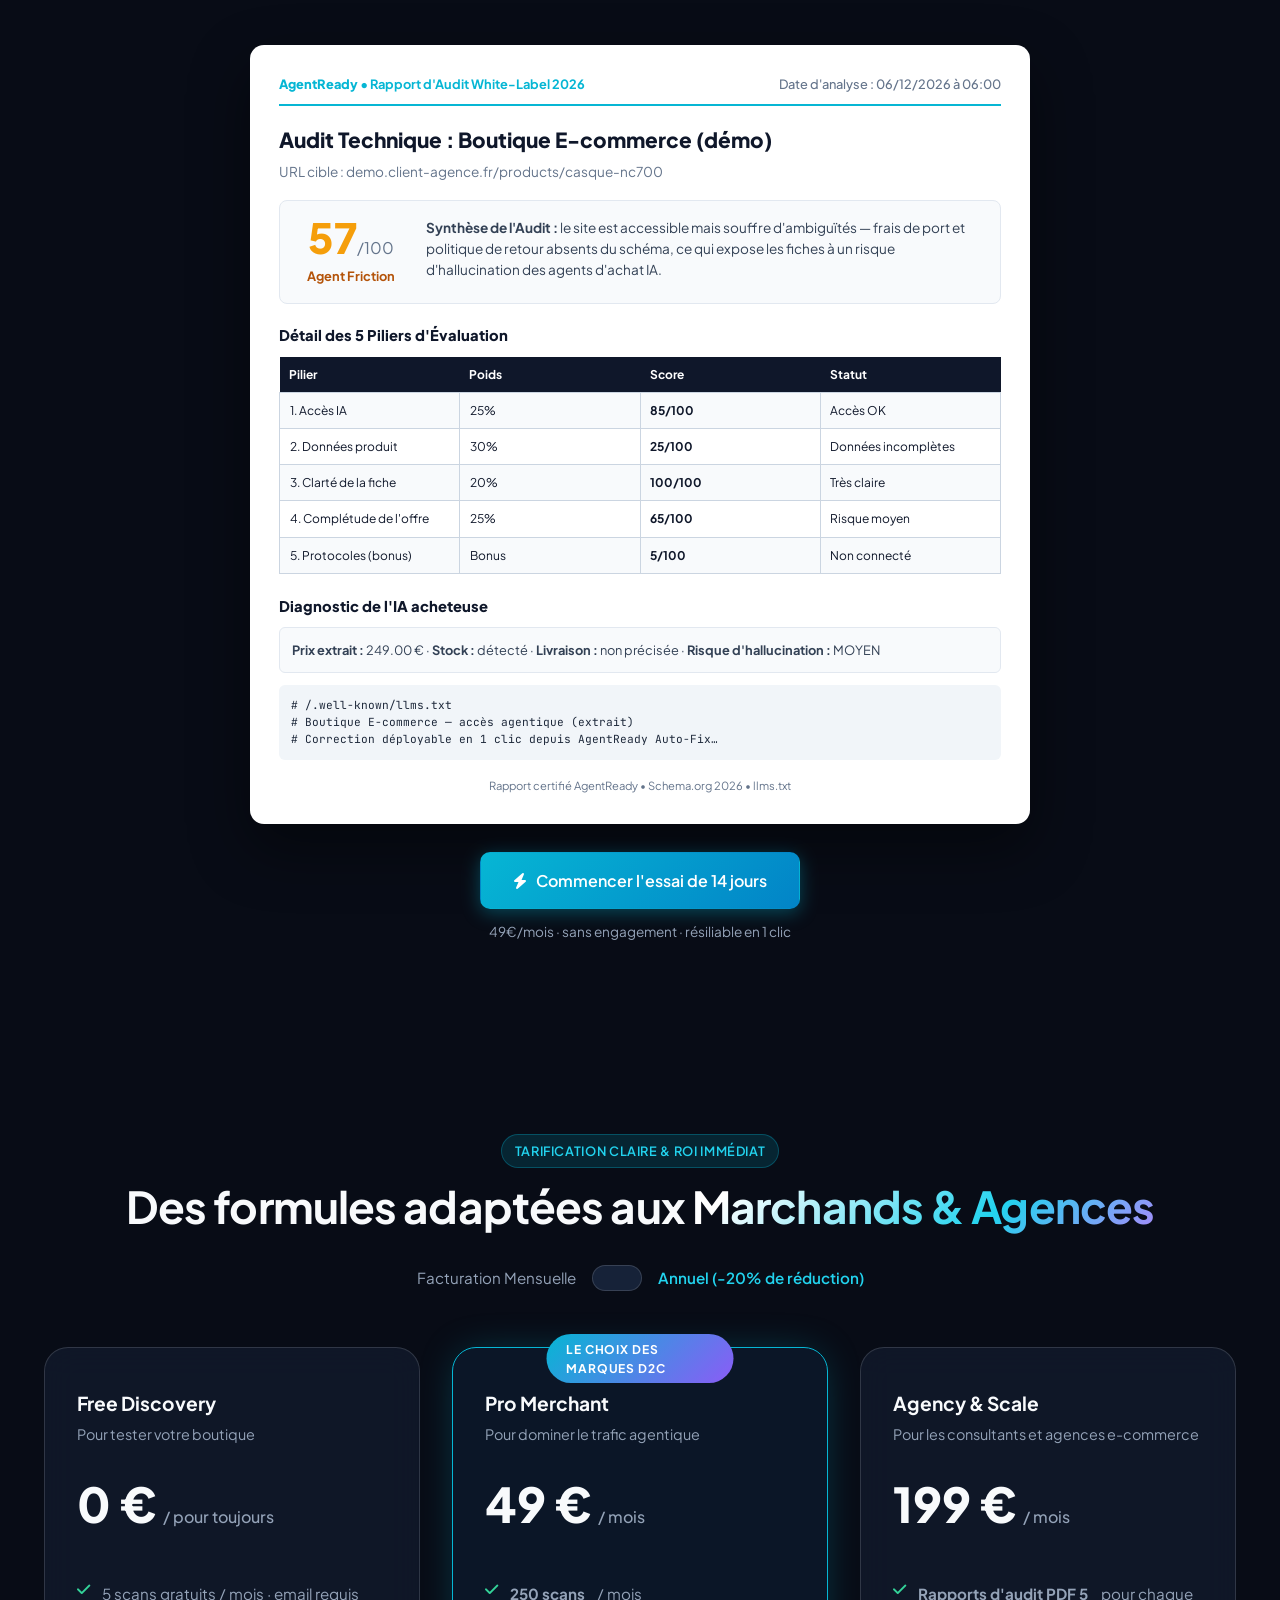
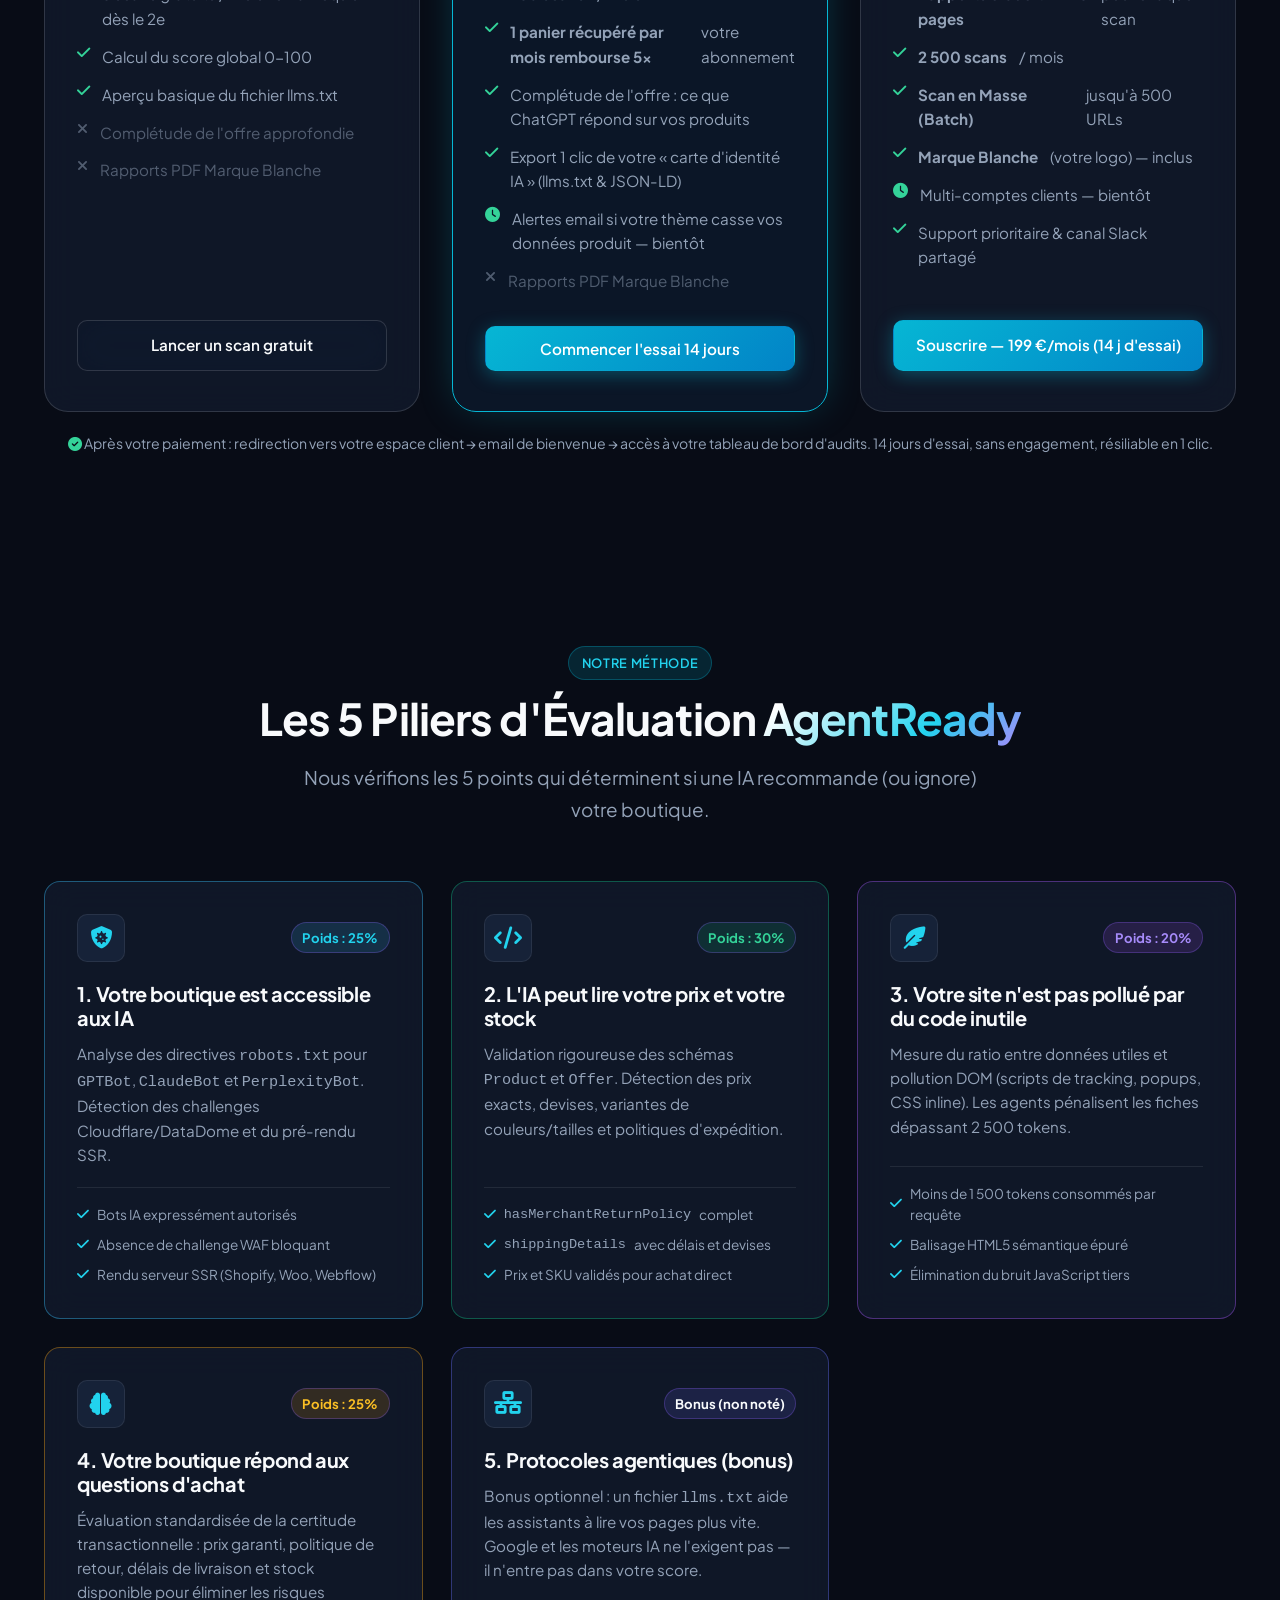
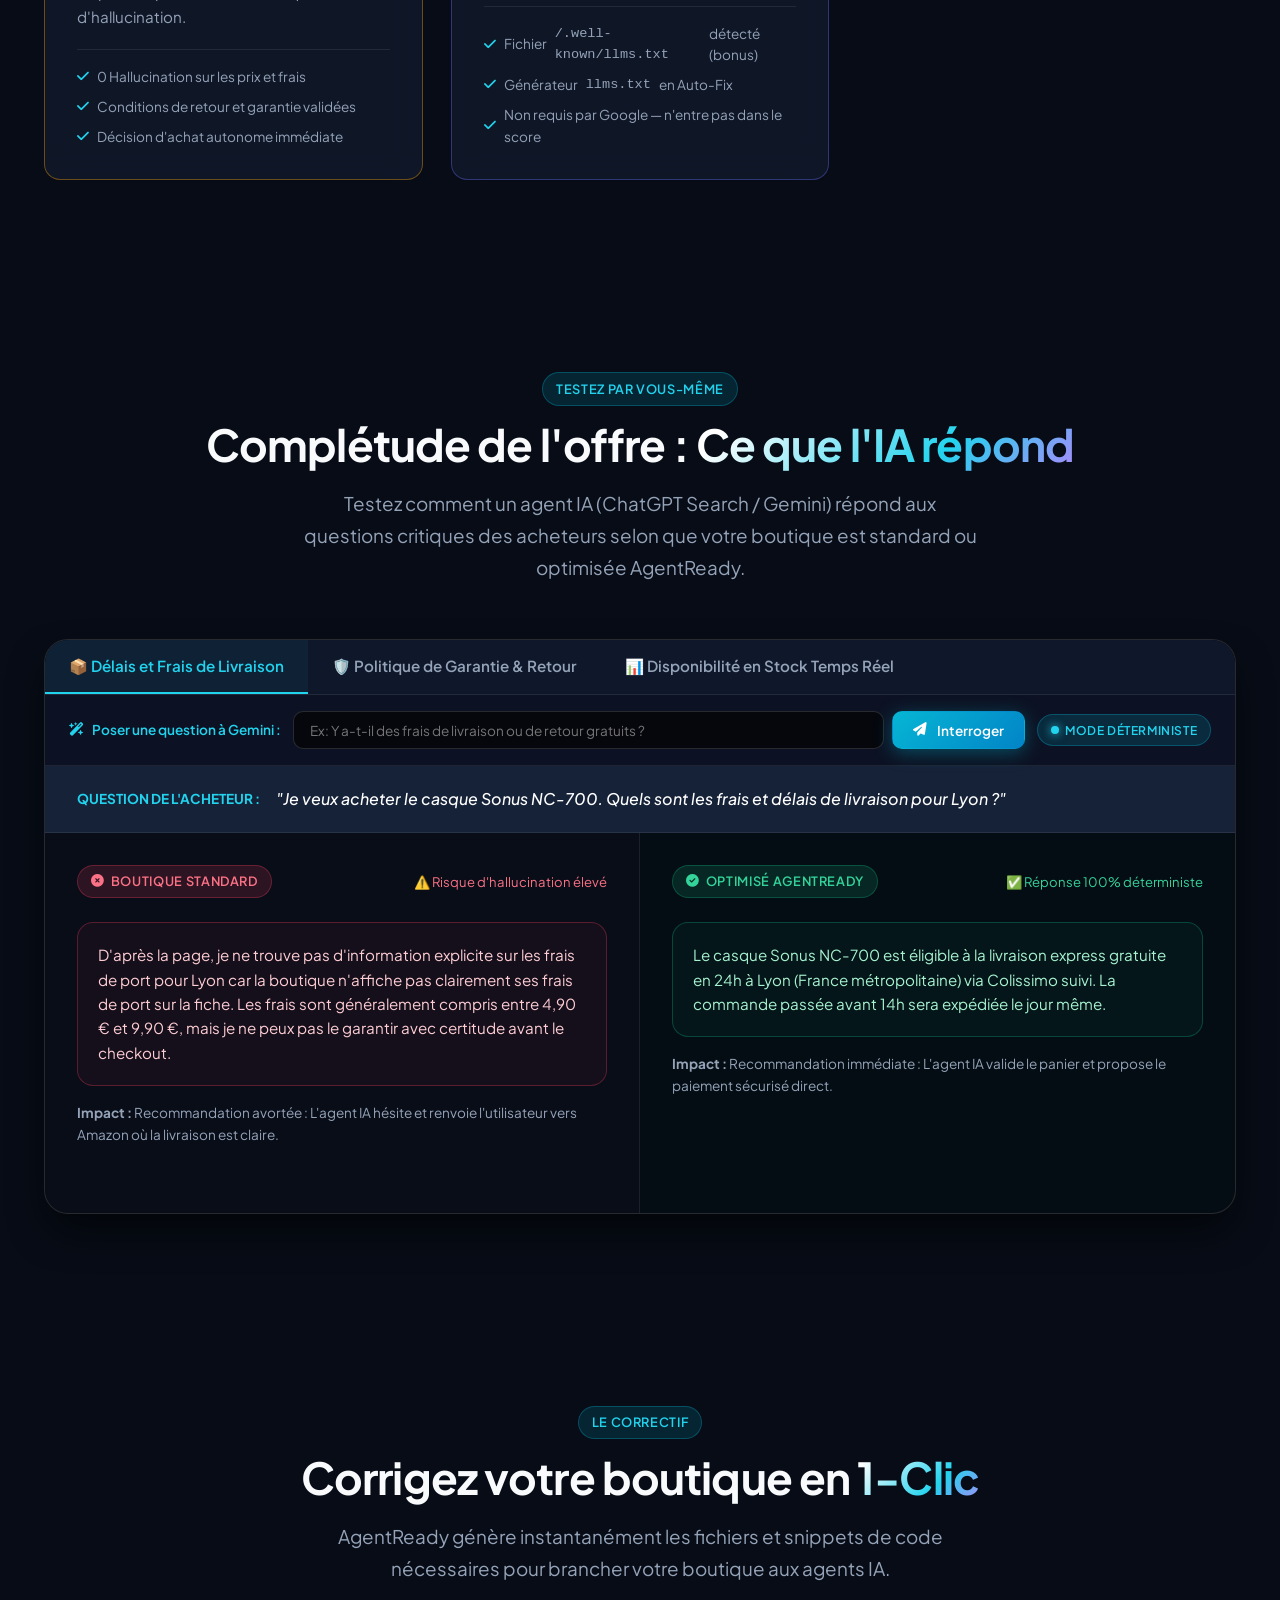
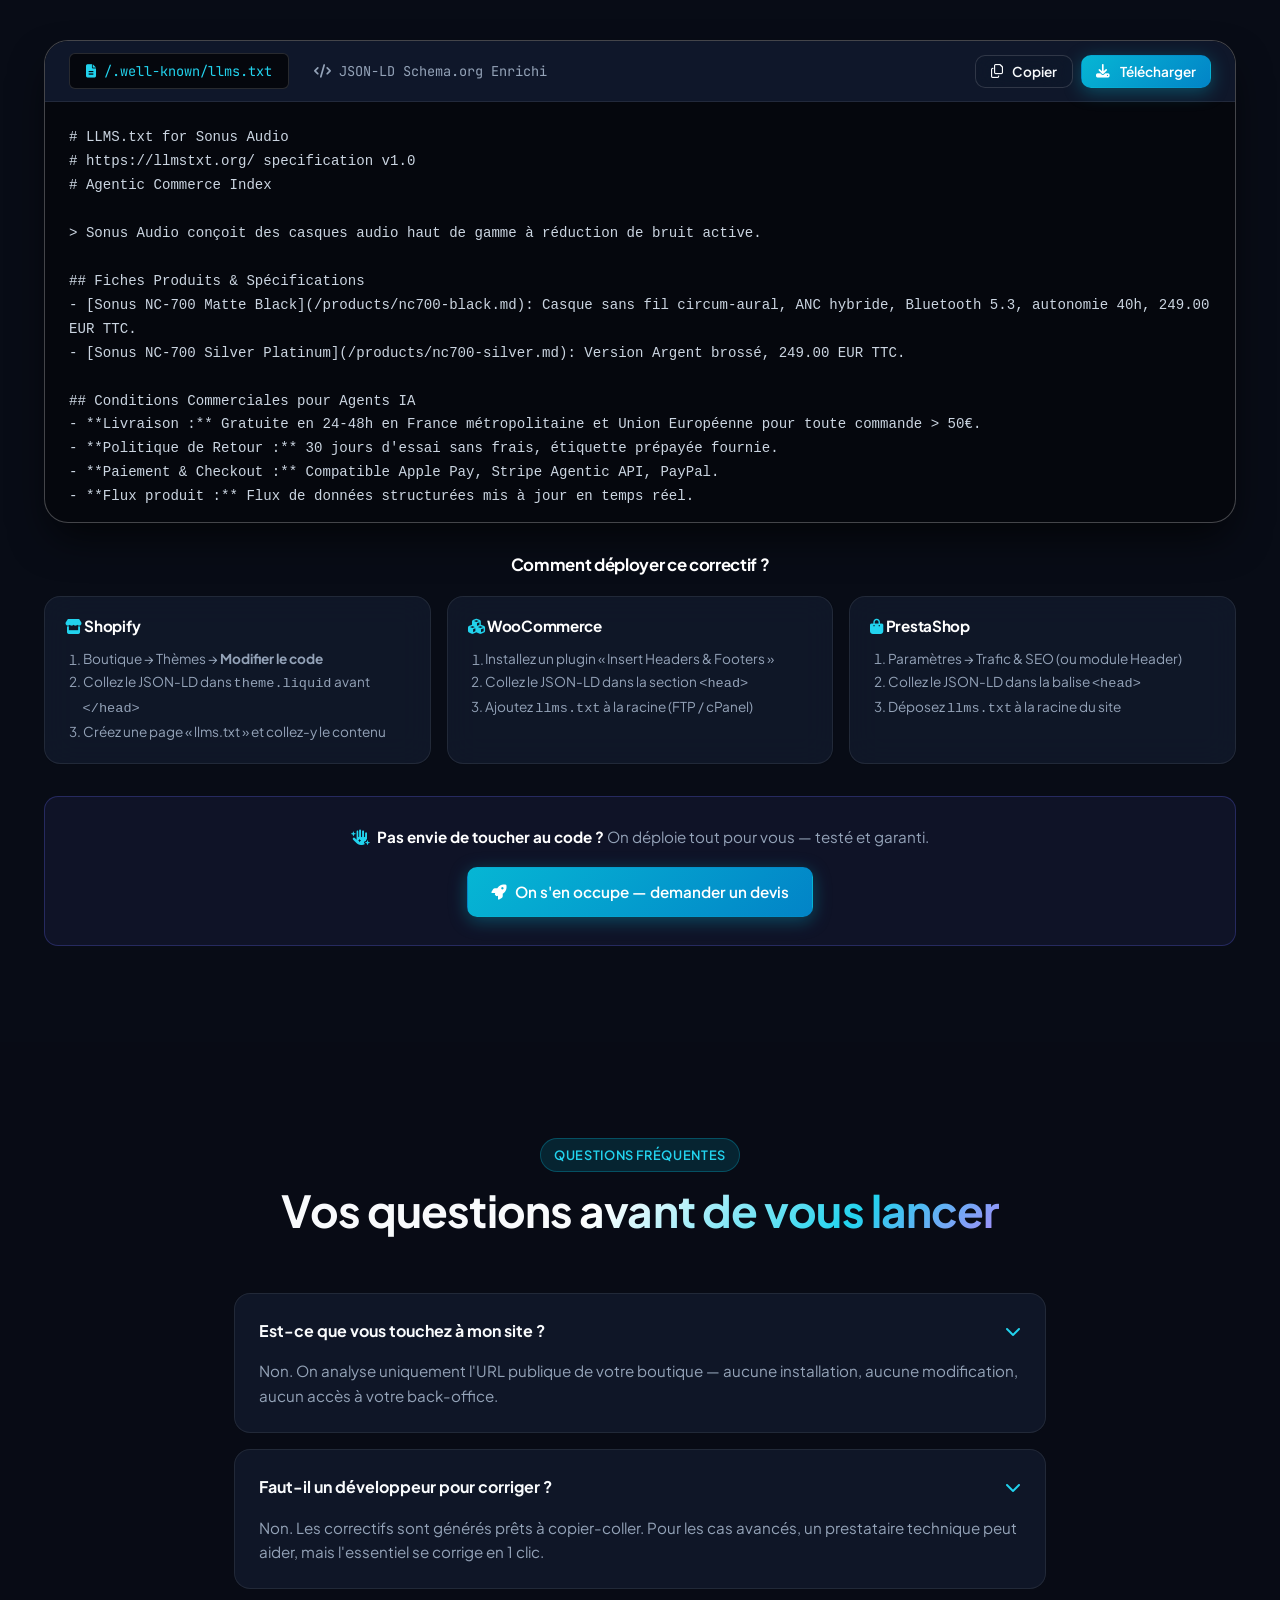
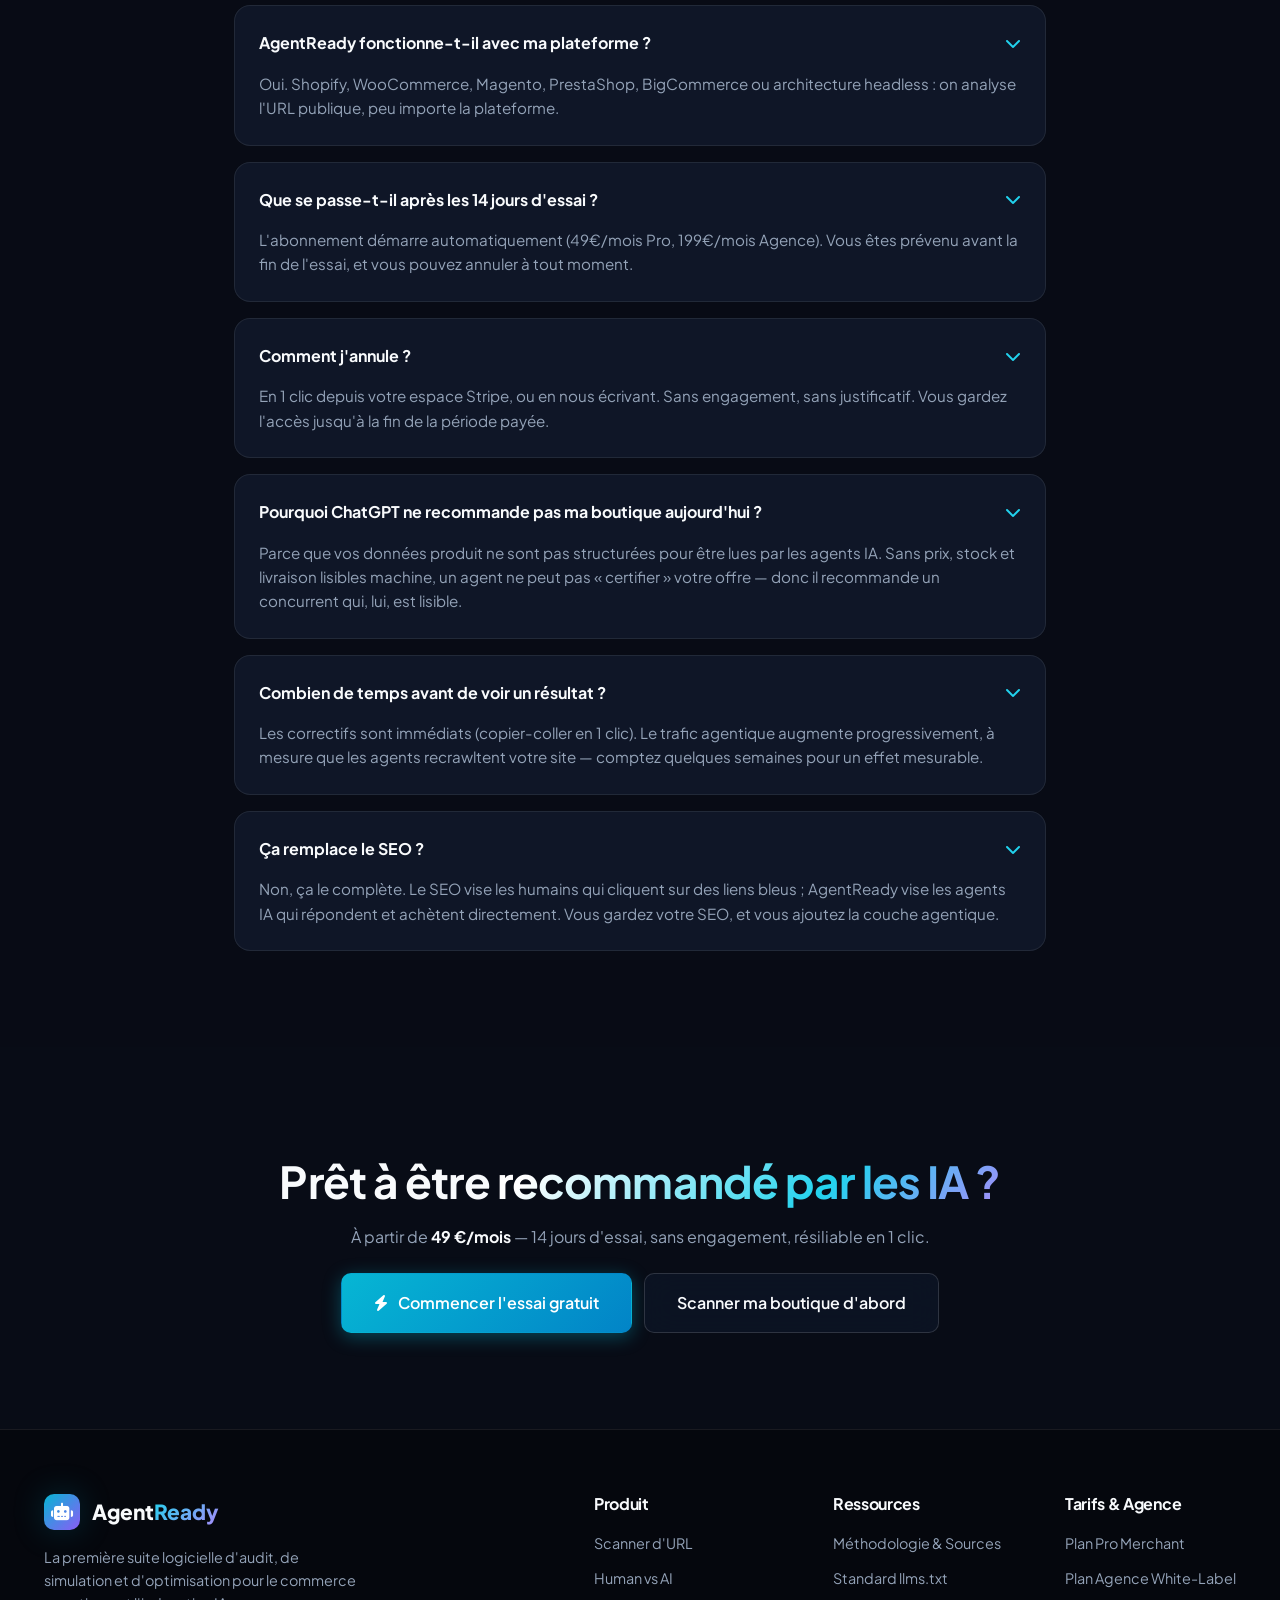
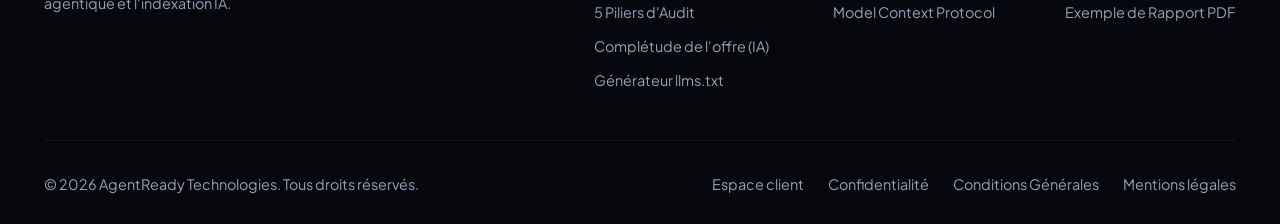
==== commit fa3fd4d3: "fix(responsive): report-preview overflow-x + table-layout fixed + footer flex-wrap + dashboard min-w" ====
--- a/index.html
+++ b/index.html
@@ -1164,7 +1164,7 @@
 
       <div class="footer-bottom">
         <div>© 2026 AgentReady Technologies. Tous droits réservés.</div>
-        <div style="display: flex; gap: 1.5rem;">
+        <div style="display: flex; gap: 1.5rem; flex-wrap: wrap;">
           <a href="/espace-client" style="color: var(--text-muted); text-decoration: none;">Espace client</a>
           <a href="/confidentialite" style="color: var(--text-muted); text-decoration: none;">Confidentialité</a>
           <a href="/cgu" style="color: var(--text-muted); text-decoration: none;">Conditions Générales</a>
--- a/css/components.css
+++ b/css/components.css
@@ -1631,6 +1631,7 @@
   color: #0f172a;
   border-radius: 14px;
   padding: 1.75rem;
+  overflow-x: auto;
   max-width: 780px;
   margin: 2.5rem auto 0;
   text-align: left;
@@ -1668,7 +1669,7 @@
 .report-score-status { font-size: 0.8rem; font-weight: 700; color: #b45309; margin-top: 0.35rem; }
 .report-summary-text { flex: 1; min-width: 220px; font-size: 0.85rem; color: #334155; line-height: 1.55; }
 .report-pillars-title, .report-diag-title { font-size: 0.92rem; font-weight: 800; color: #0f172a; margin: 1.3rem 0 0.55rem; }
-.report-pillars { width: 100%; border-collapse: collapse; font-size: 0.75rem; }
+.report-pillars { width: 100%; border-collapse: collapse; font-size: 0.75rem; table-layout: fixed; }
 .report-pillars th { background: #0f172a; color: #fff; text-align: left; padding: 0.5rem 0.6rem; }
 .report-pillars td { border: 1px solid #cbd5e1; padding: 0.5rem 0.6rem; }
 .report-pillars tr:nth-child(even) td { background: #f8fafc; }
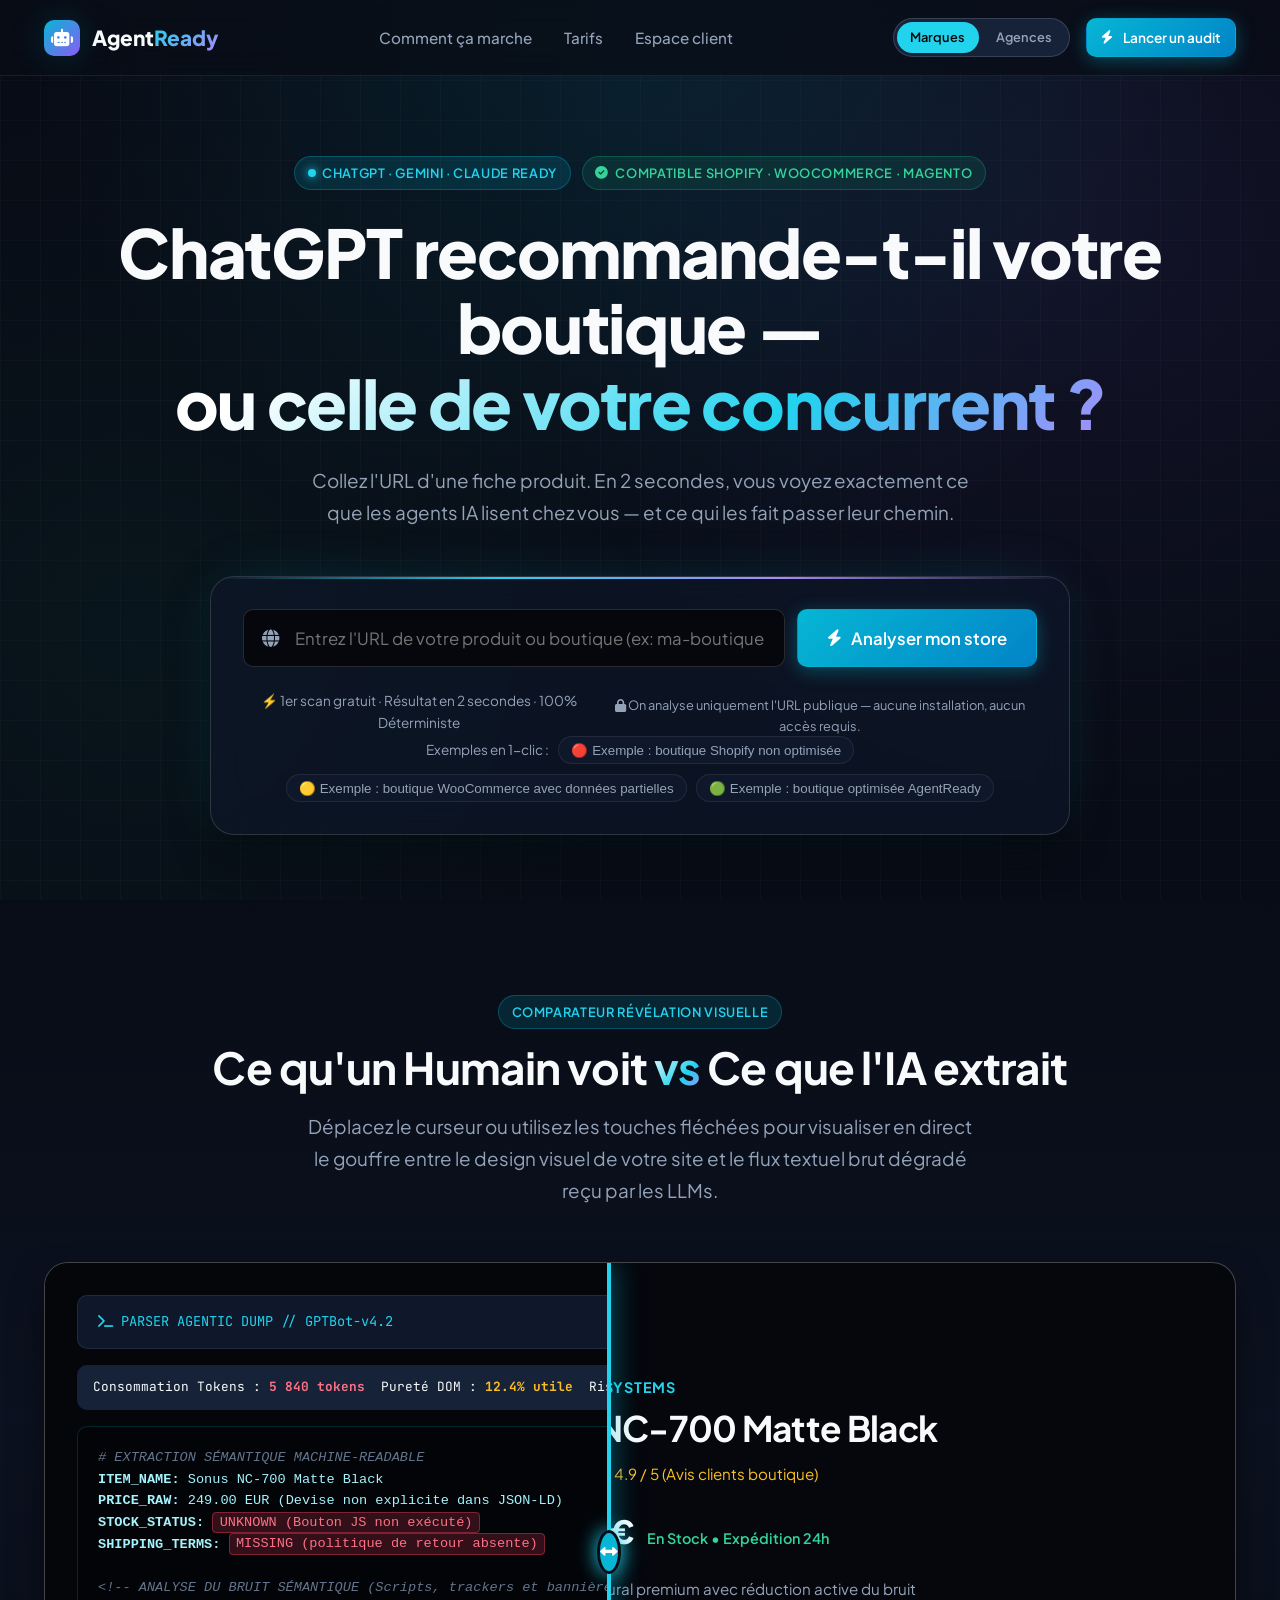
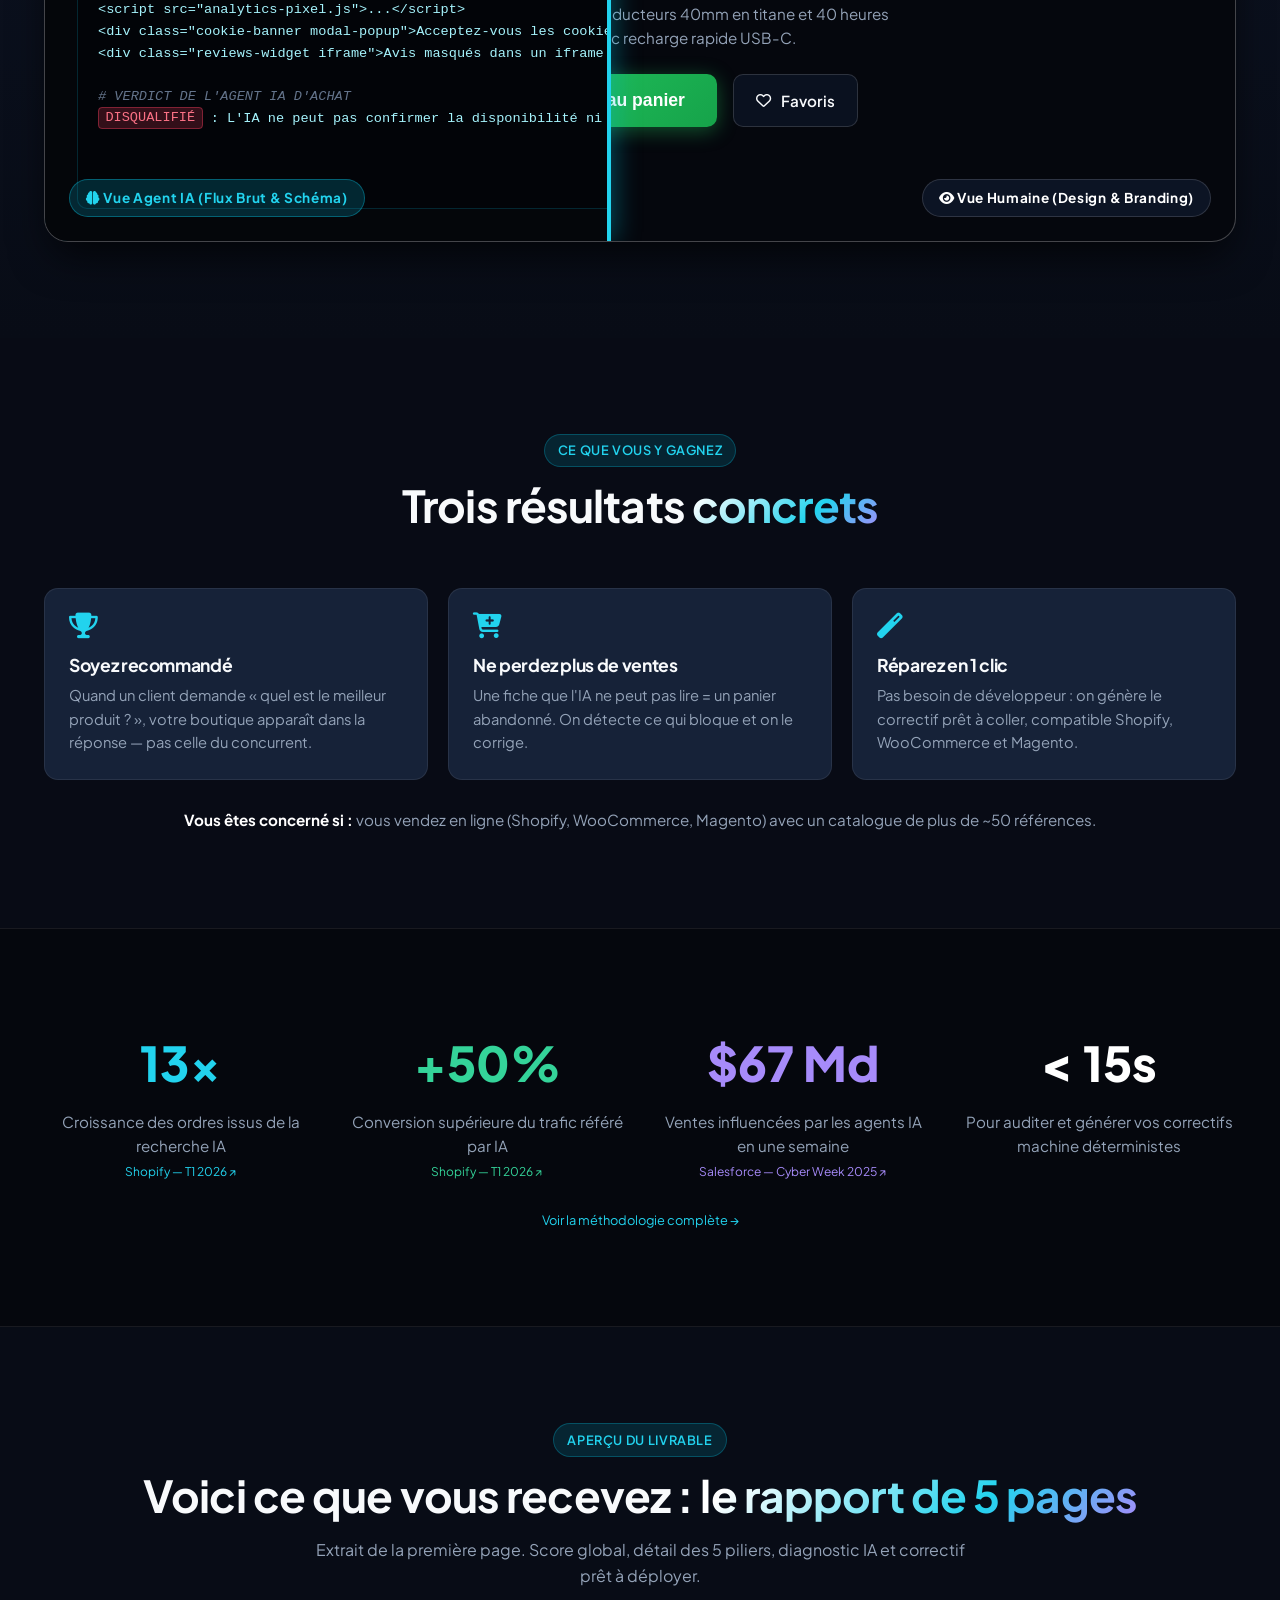
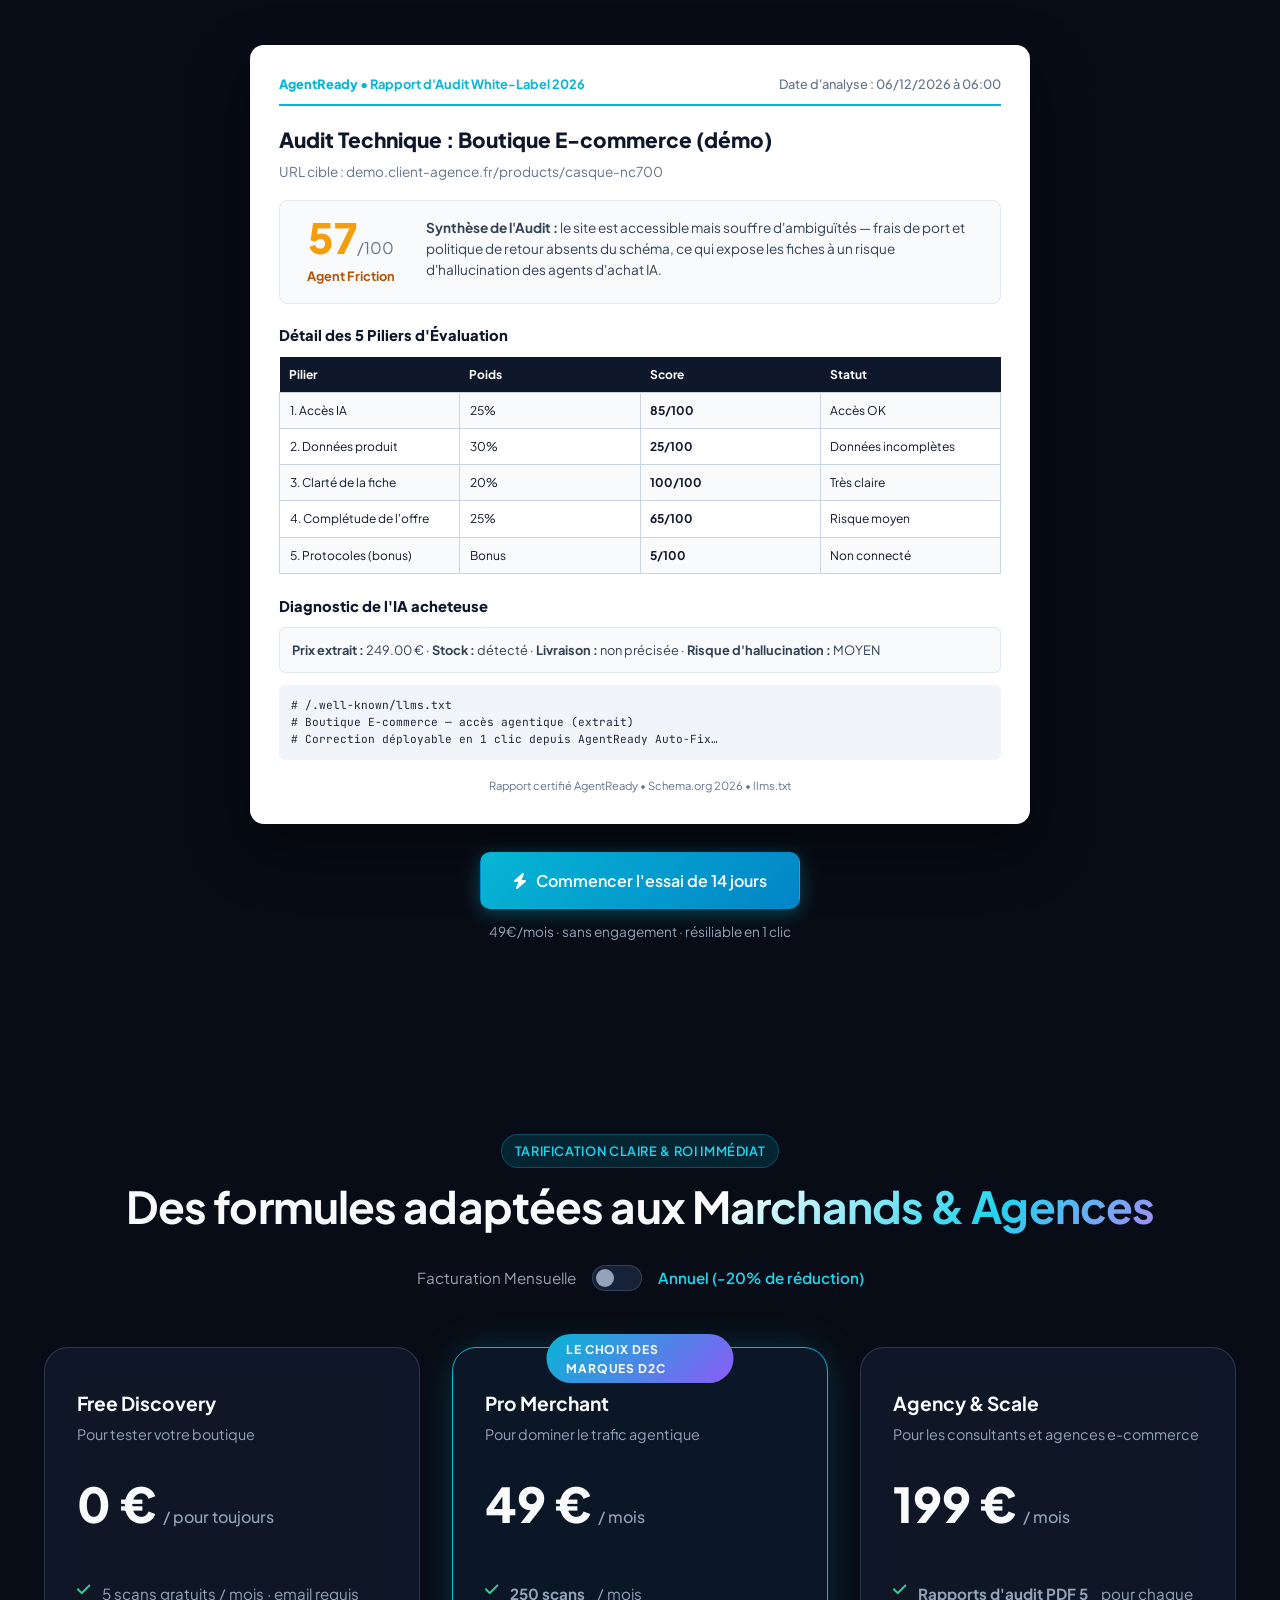
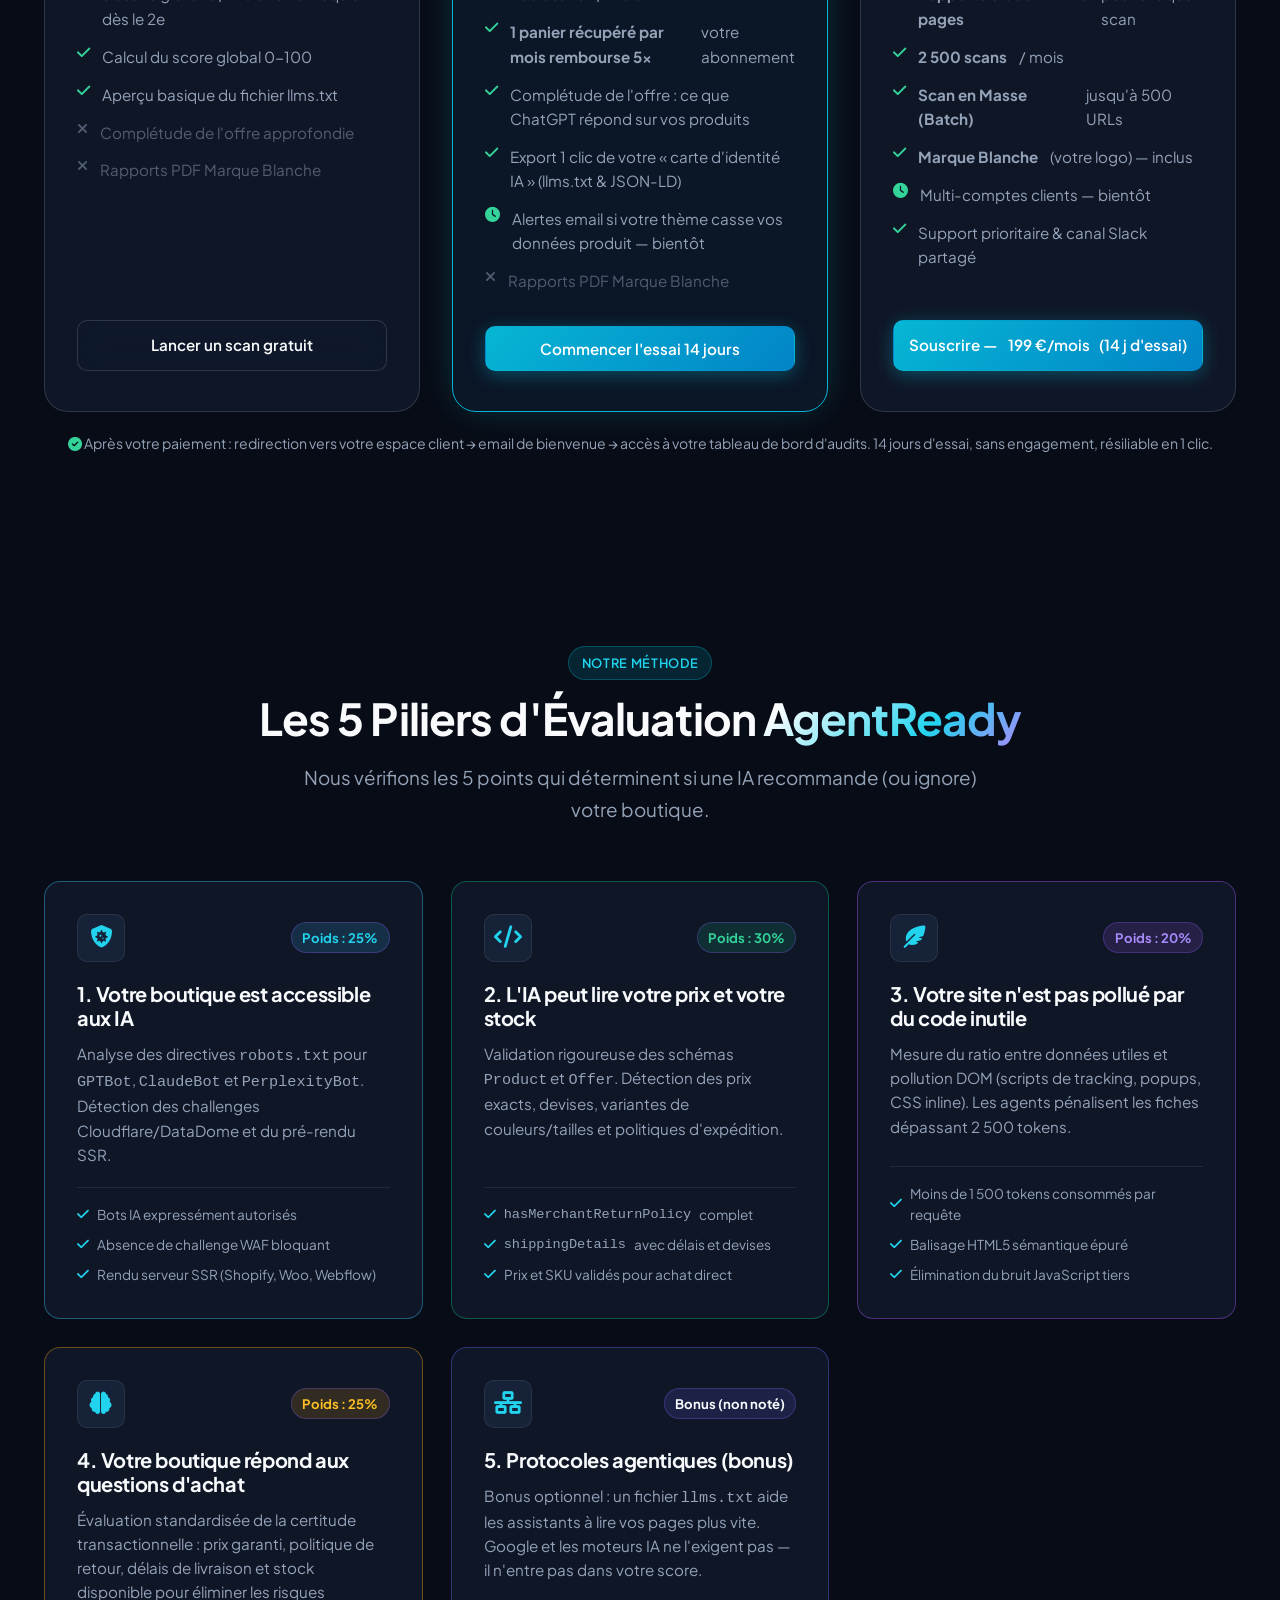
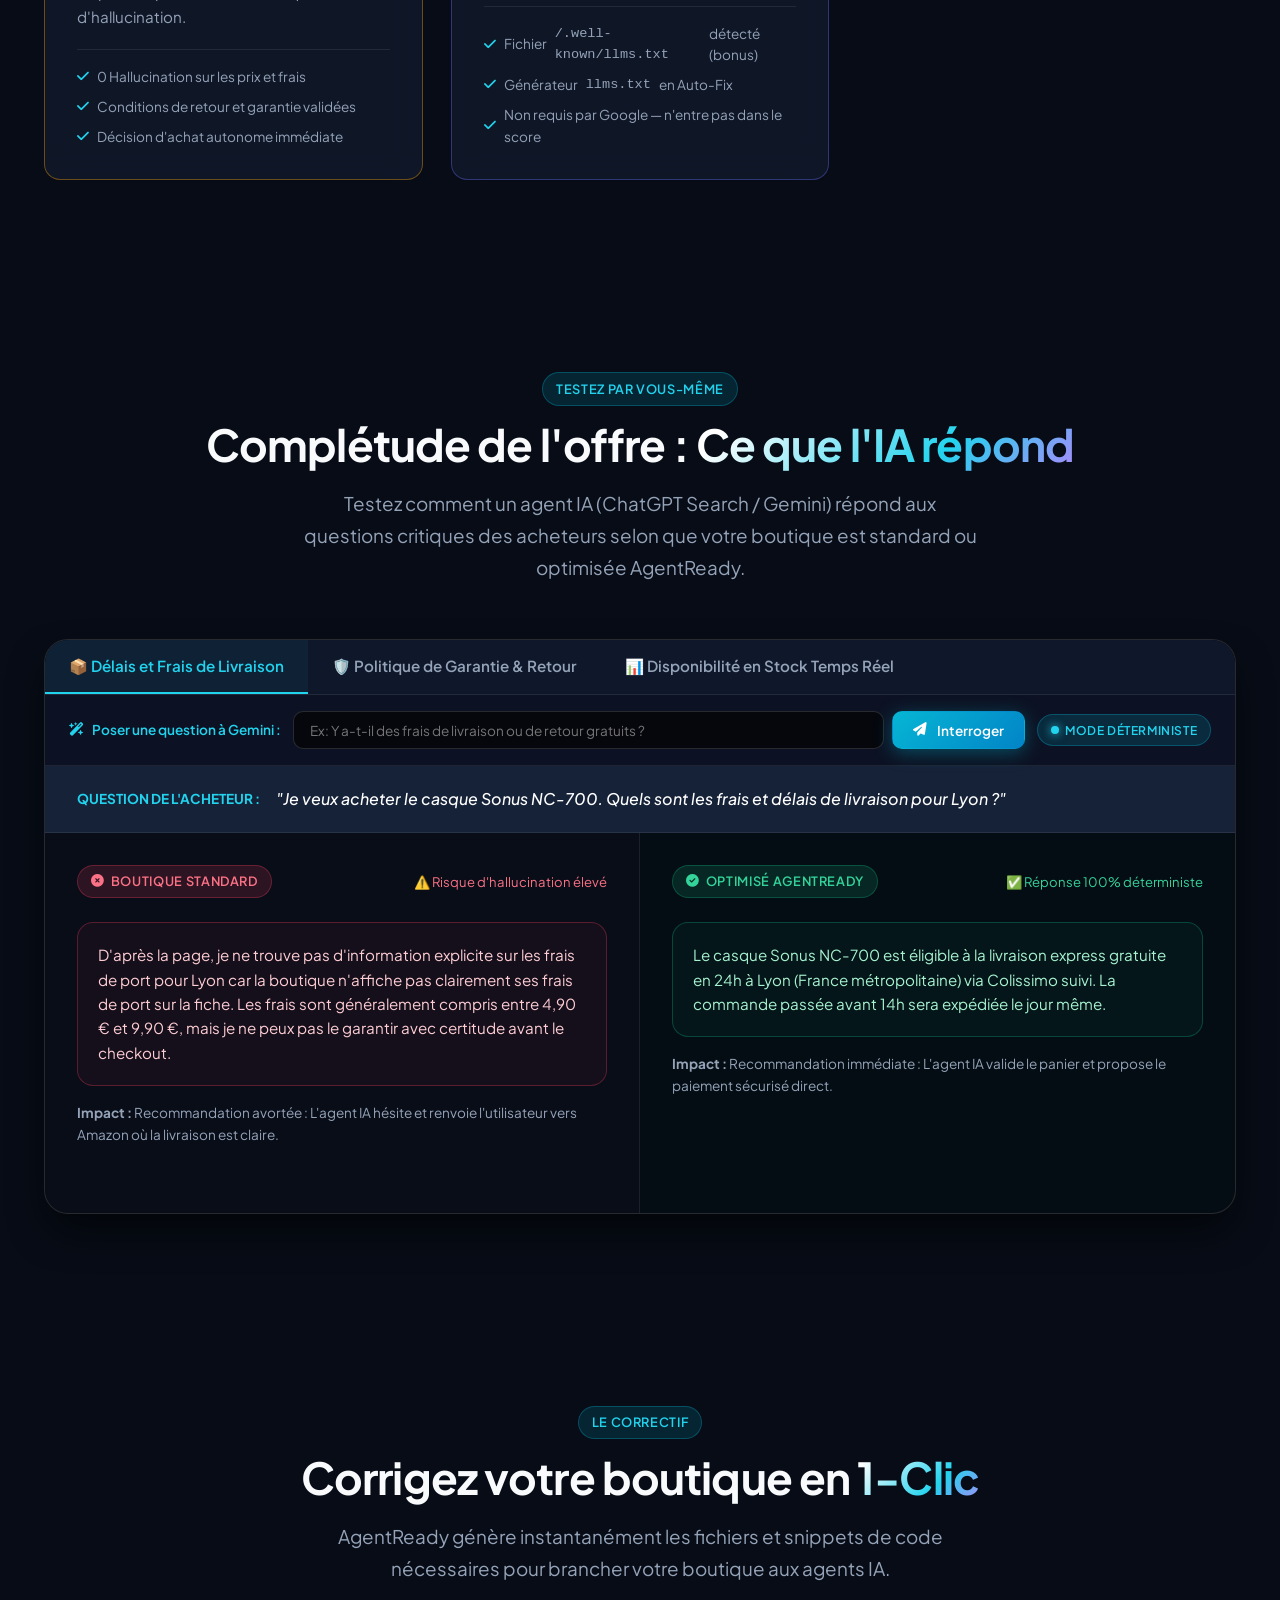
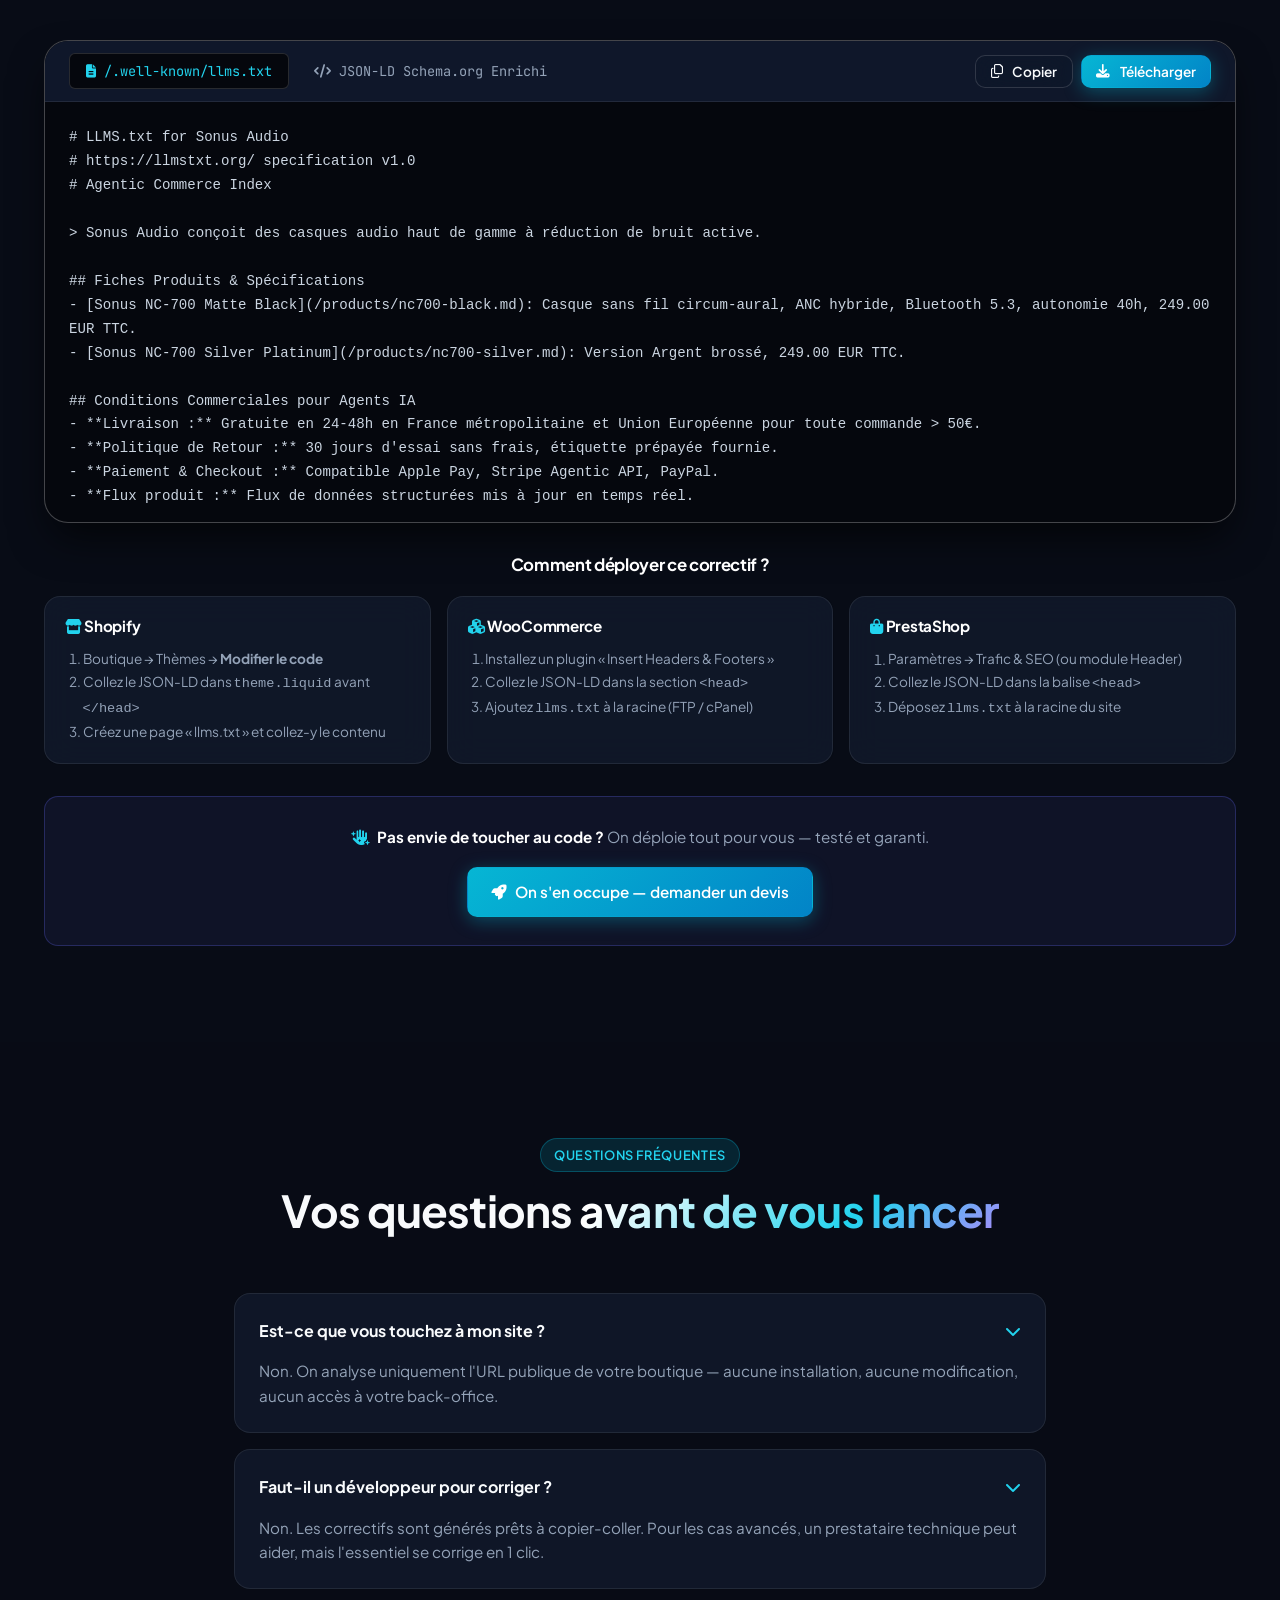
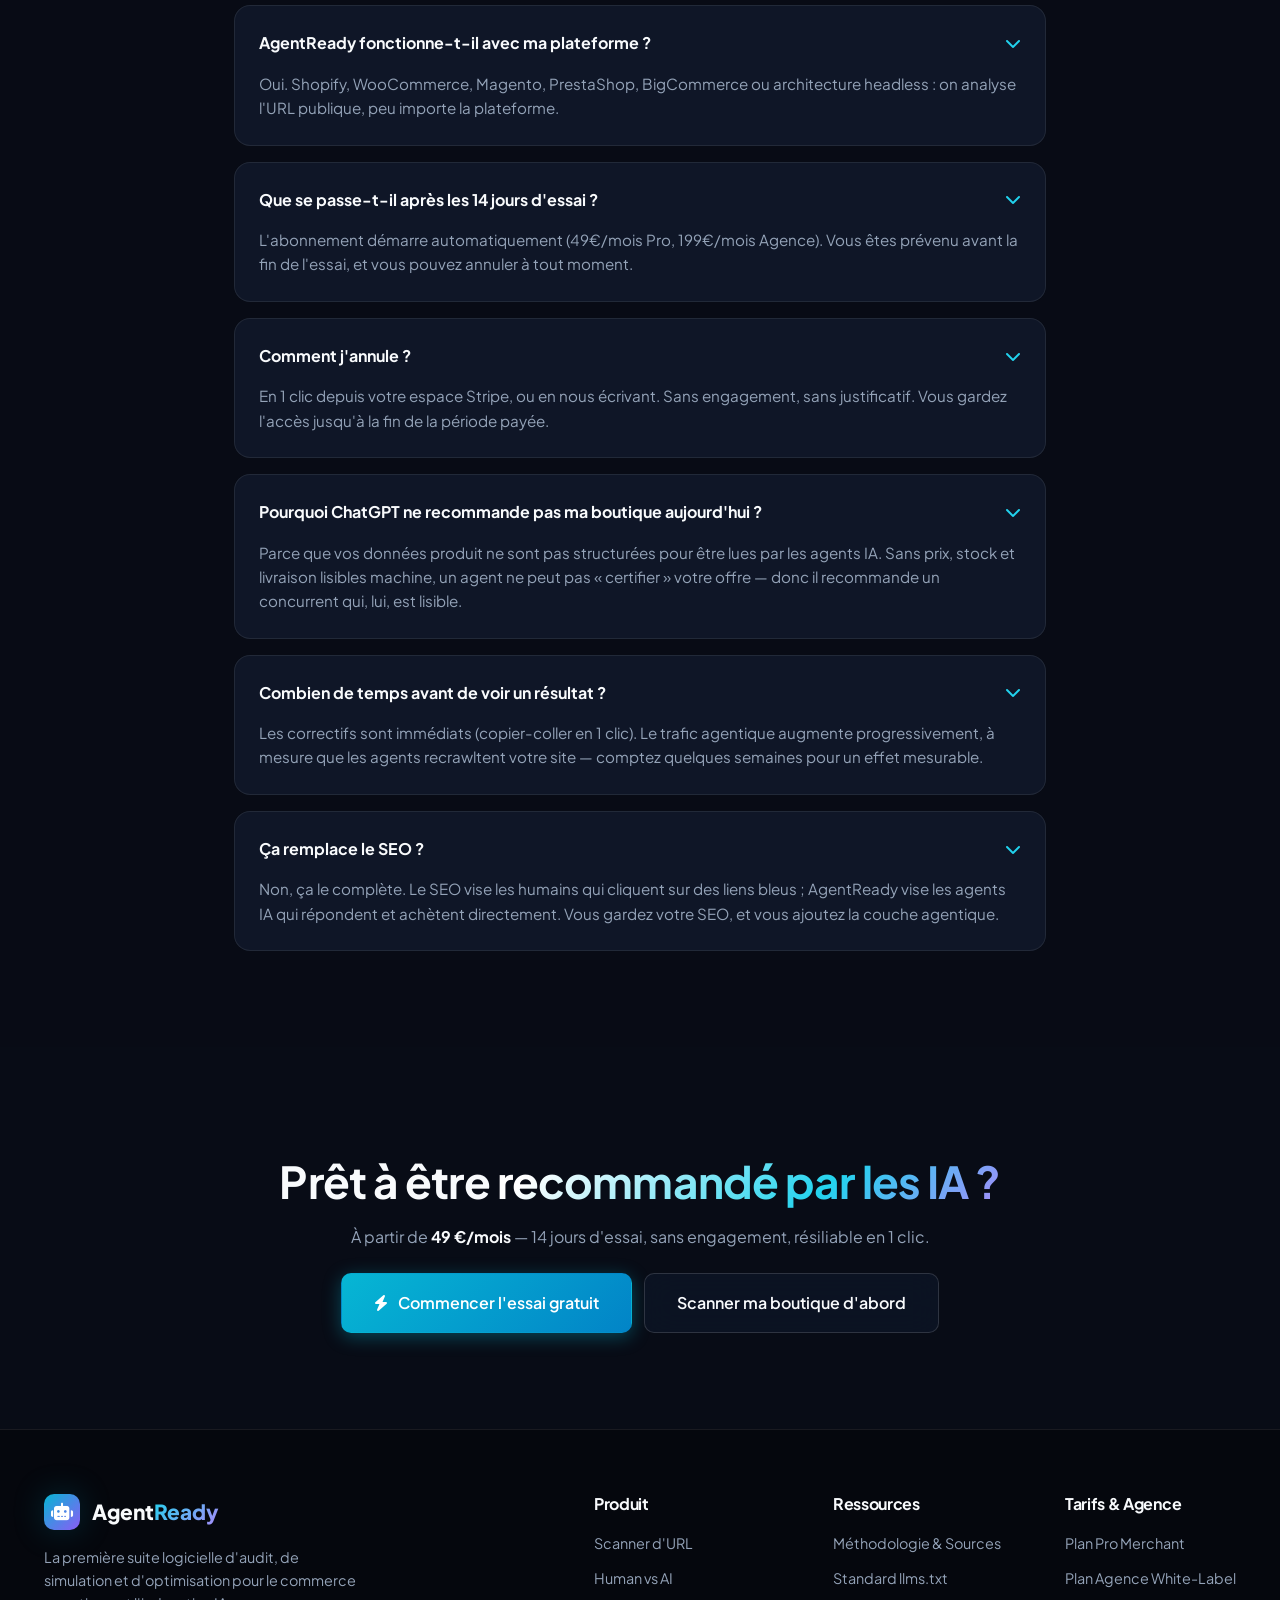
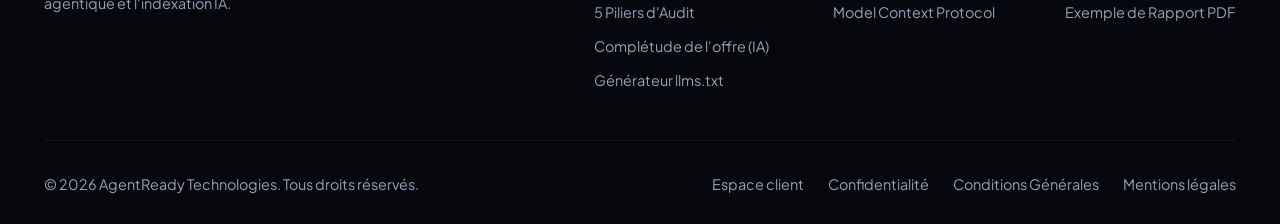
==== commit a0f8e46b: "feat(pricing): annual billing — vraies URLs Stripe annuelles (Pro 468€/an, Agency 1908€/an) + toggle" ====
--- a/index.html
+++ b/index.html
@@ -631,9 +631,9 @@
         <!-- Billing Toggle -->
         <div style="display: flex; align-items: center; justify-content: center; gap: 1rem; margin-top: 2rem;">
           <span style="font-size: 0.95rem; color: var(--text-secondary);">Facturation Mensuelle</span>
-          <label style="position: relative; display: inline-block; width: 50px; height: 26px;">
-            <input type="checkbox" id="pricing-billing-toggle" style="opacity: 0; width: 0; height: 0;">
-            <span style="position: absolute; cursor: pointer; inset: 0; background: var(--bg-surface-elevated); border: 1px solid var(--border-medium); border-radius: 34px; transition: 0.3s;"></span>
+          <label class="billing-switch">
+            <input type="checkbox" id="pricing-billing-toggle">
+            <span class="billing-slider"></span>
           </label>
           <span style="font-size: 0.95rem; color: var(--cyan-400); font-weight: 600;">Annuel (-20% de réduction)</span>
         </div>
@@ -702,7 +702,7 @@
             <li class="included"><i class="fas fa-check"></i> Support prioritaire & canal Slack partagé</li>
           </ul>
 
-          <a href="https://buy.stripe.com/4gM8wQa0te9cdQQ3hpco004" target="_blank" rel="noopener" class="btn btn-primary" style="width: 100%;">Souscrire — 199 €/mois (14 j d'essai)</a>
+          <a href="https://buy.stripe.com/4gM8wQa0te9cdQQ3hpco004" target="_blank" rel="noopener" class="btn btn-primary" id="btn-agency-cta" style="width: 100%;">Souscrire — <span id="agency-cta-price">199 €/mois</span> (14 j d'essai)</a>
         </div>
 
       </div>
@@ -1248,7 +1248,7 @@
   </div>
 
   <!-- Scripts -->
-  <script type="module" src="js/app.js?v=2.7"></script>
+  <script type="module" src="js/app.js?v=2.8"></script>
 <script>
   (function() {
     var d = new Date();
--- a/css/components.css
+++ b/css/components.css
@@ -732,7 +732,7 @@
    -------------------------------------------------------------------------- */
 .pillars-grid {
   display: grid;
-  grid-template-columns: repeat(auto-fit, minmax(320px, 1fr));
+  grid-template-columns: repeat(auto-fit, minmax(min(320px, 100%), 1fr));
   gap: 1.75rem;
 }
 
@@ -994,6 +994,47 @@
 /* --------------------------------------------------------------------------
    8. PRICING SECTION
    -------------------------------------------------------------------------- */
+/* Billing toggle (mensuel / annuel) — vrai interrupteur avec état visuel */
+.billing-switch {
+  position: relative;
+  display: inline-block;
+  width: 50px;
+  height: 26px;
+  flex-shrink: 0;
+}
+.billing-switch input {
+  opacity: 0;
+  width: 0;
+  height: 0;
+}
+.billing-slider {
+  position: absolute;
+  cursor: pointer;
+  inset: 0;
+  background: var(--bg-surface-elevated);
+  border: 1px solid var(--border-medium);
+  border-radius: 34px;
+  transition: 0.3s;
+}
+.billing-slider::before {
+  content: "";
+  position: absolute;
+  height: 18px;
+  width: 18px;
+  left: 3px;
+  bottom: 3px;
+  background: var(--text-secondary);
+  border-radius: 50%;
+  transition: 0.3s;
+}
+.billing-switch input:checked + .billing-slider {
+  background: rgba(6, 182, 212, 0.25);
+  border-color: var(--cyan-500);
+}
+.billing-switch input:checked + .billing-slider::before {
+  transform: translateX(24px);
+  background: var(--cyan-400);
+}
 .pricing-grid {
   display: grid;
   grid-template-columns: repeat(auto-fit, minmax(300px, 1fr));
@@ -1507,6 +1548,10 @@
   }
   .btn-lg {
     width: 100%;
+    white-space: normal;
+  }
+  .btn {
+    max-width: 100%;
     white-space: normal;
   }
   .modal-card {
